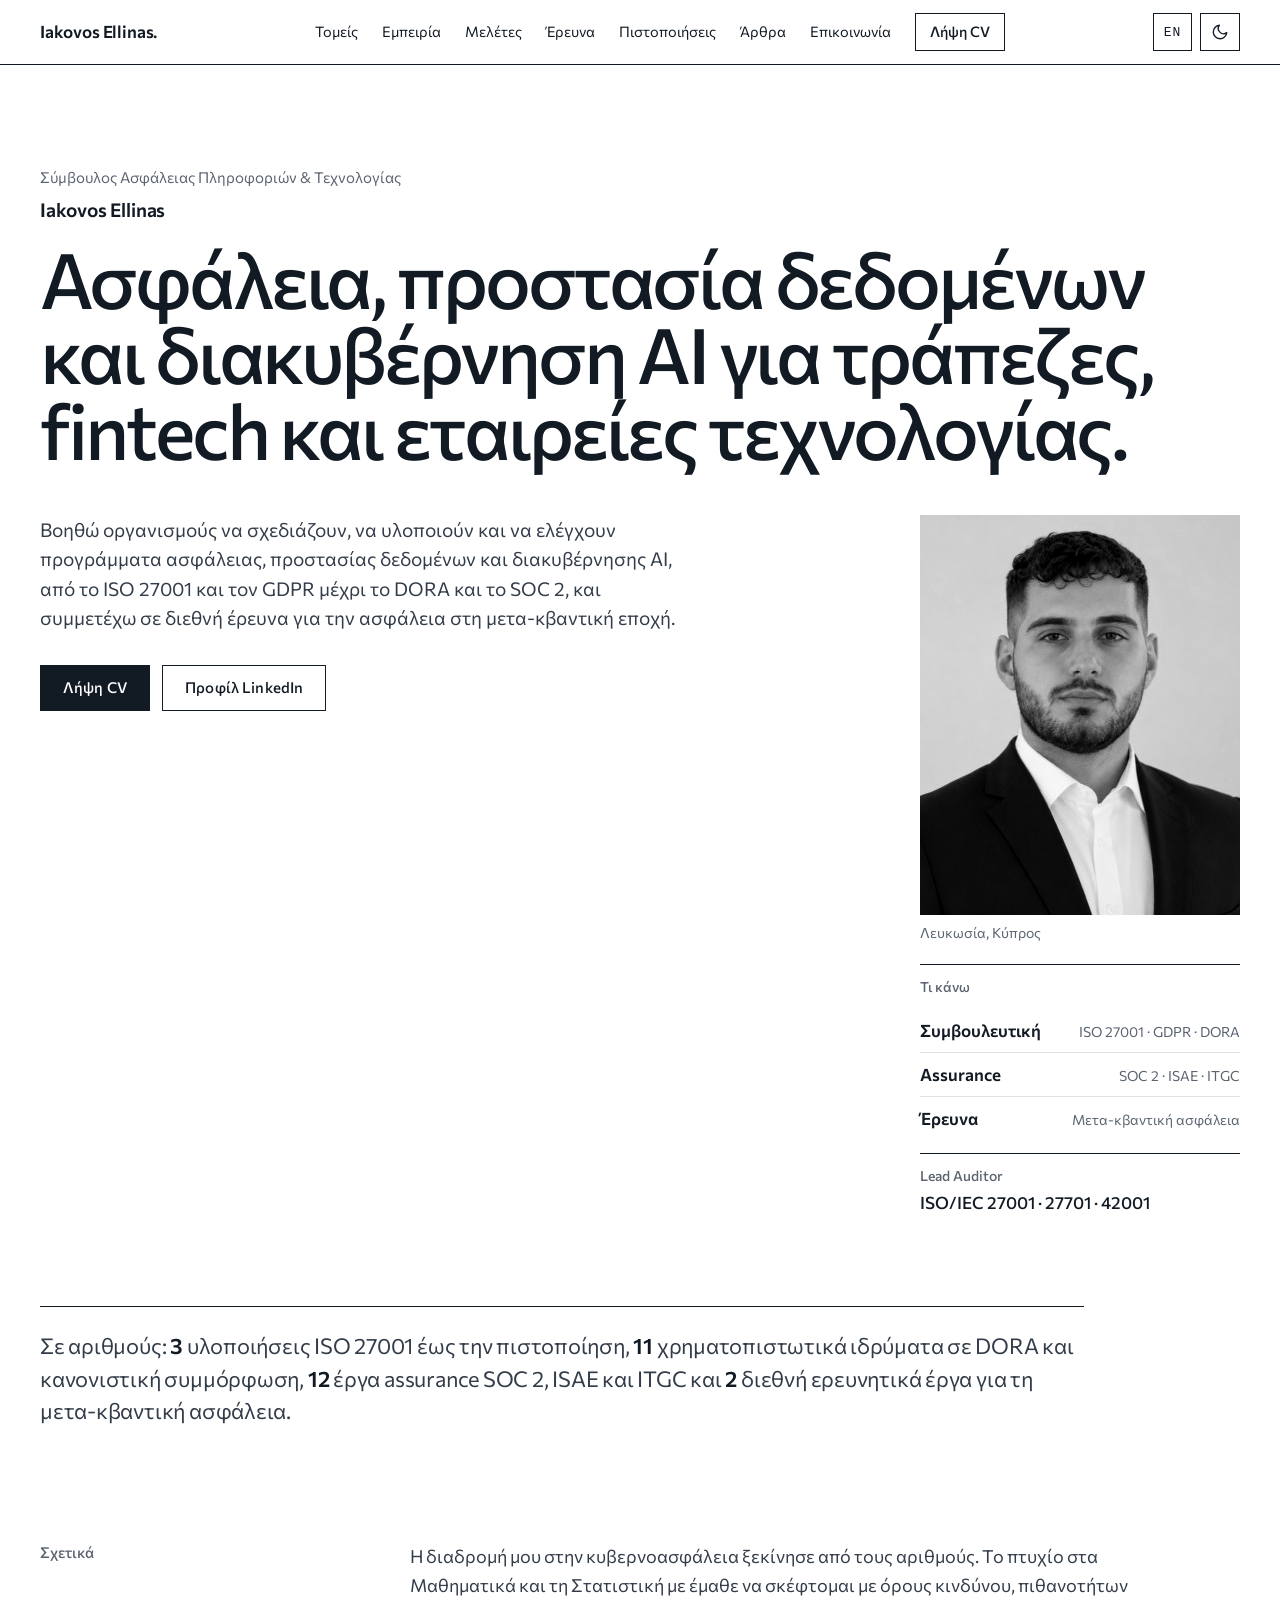
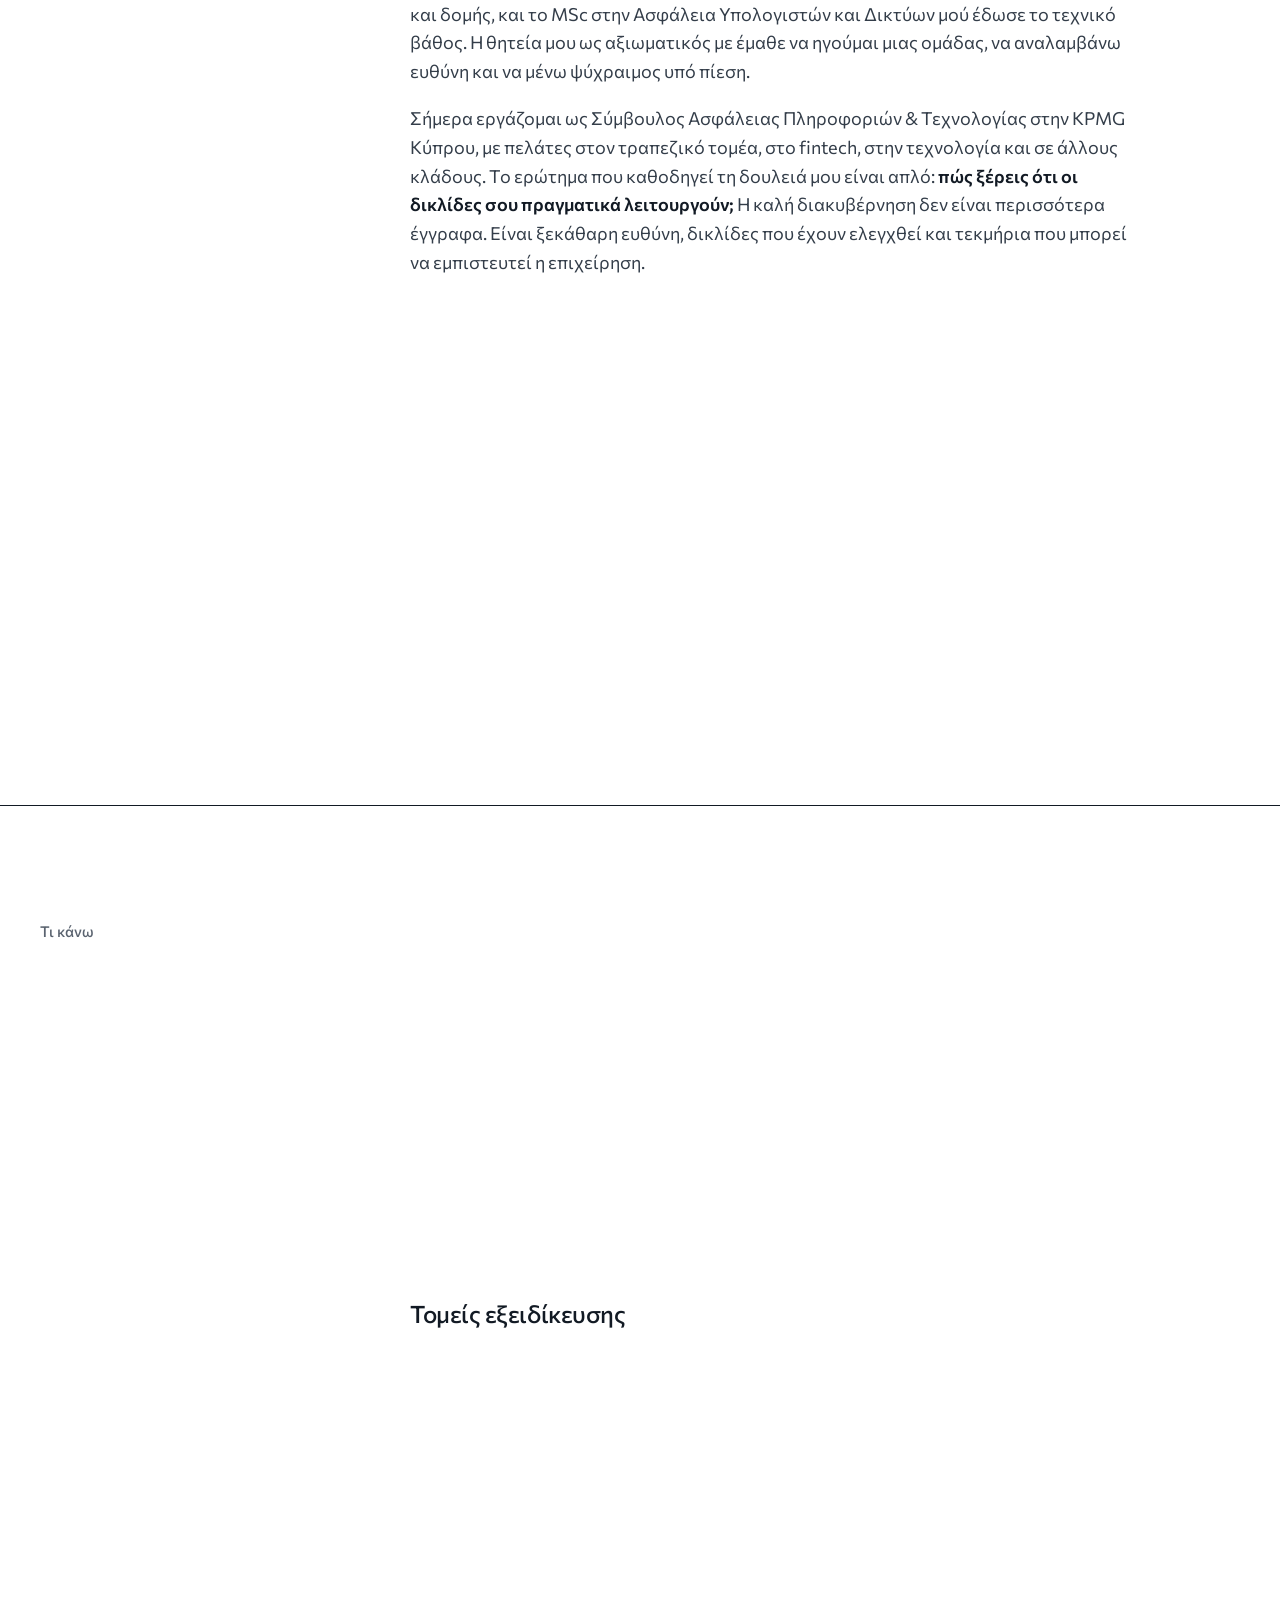
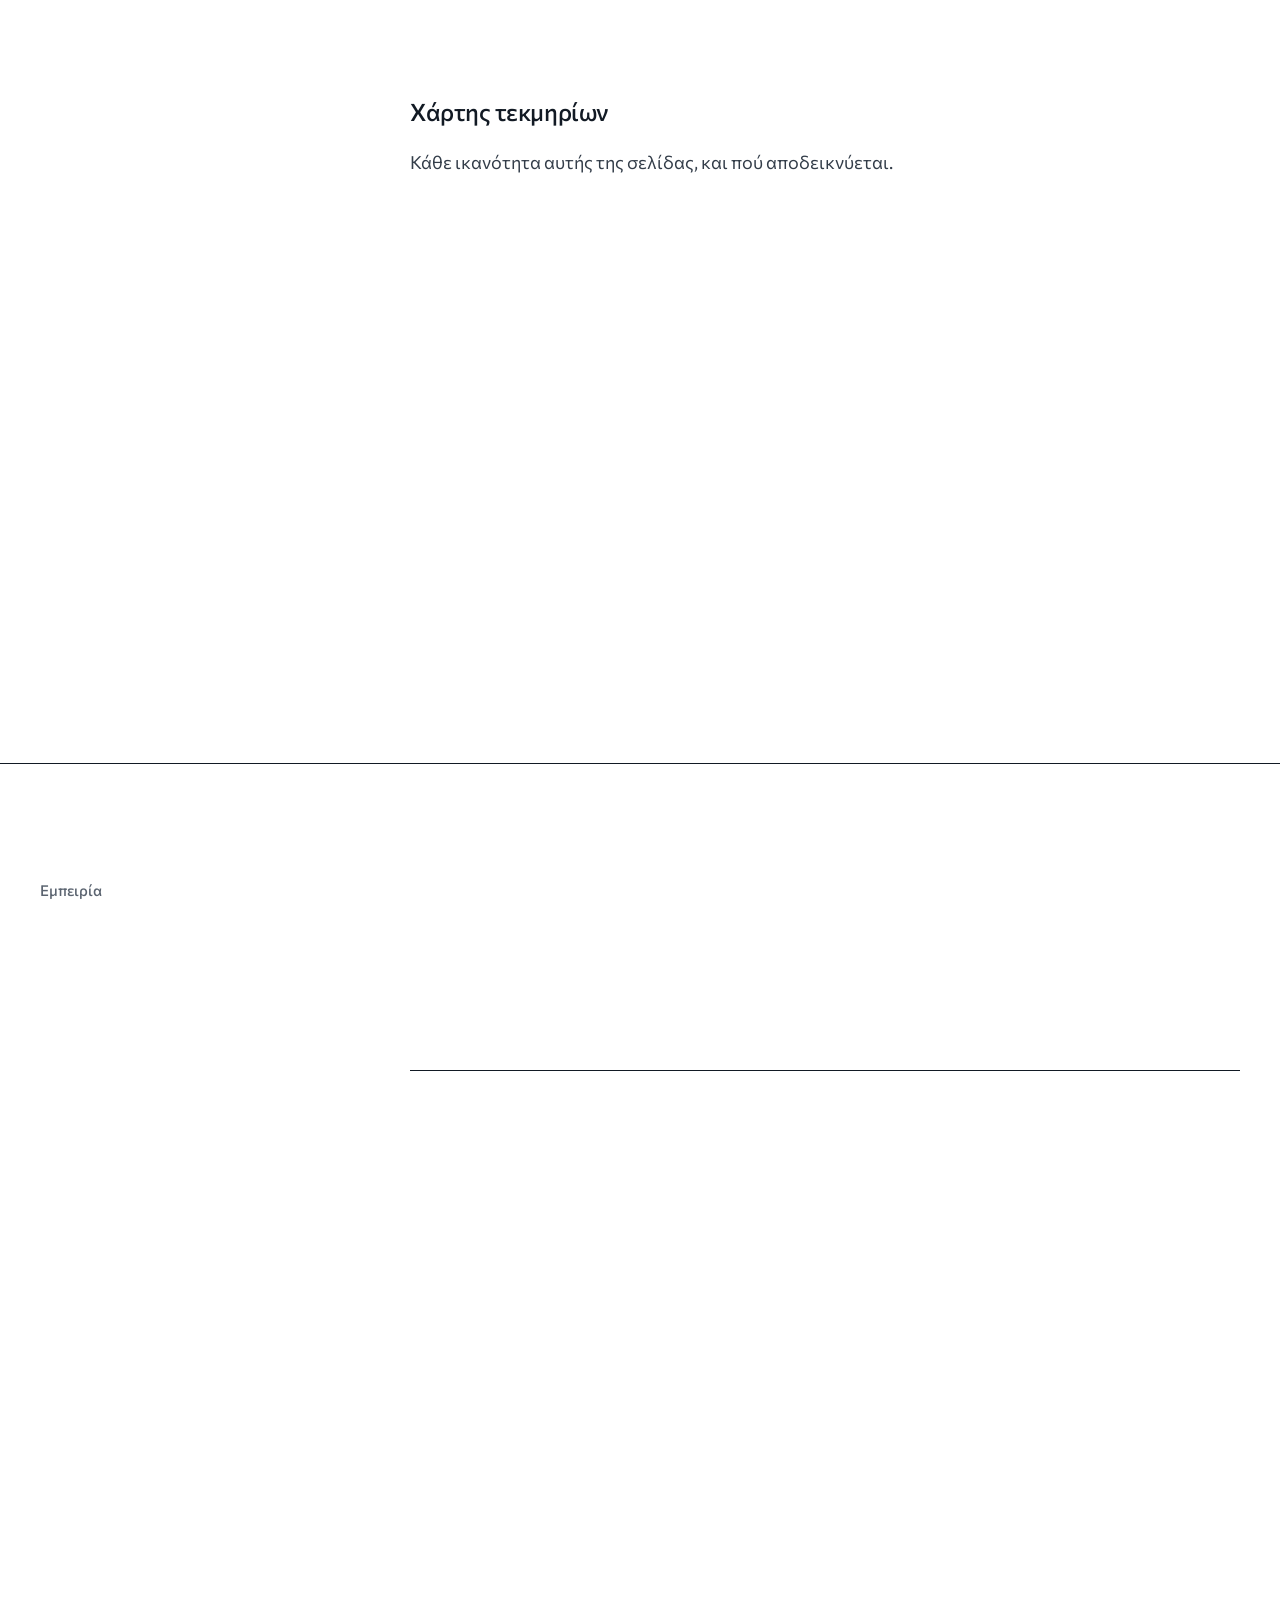
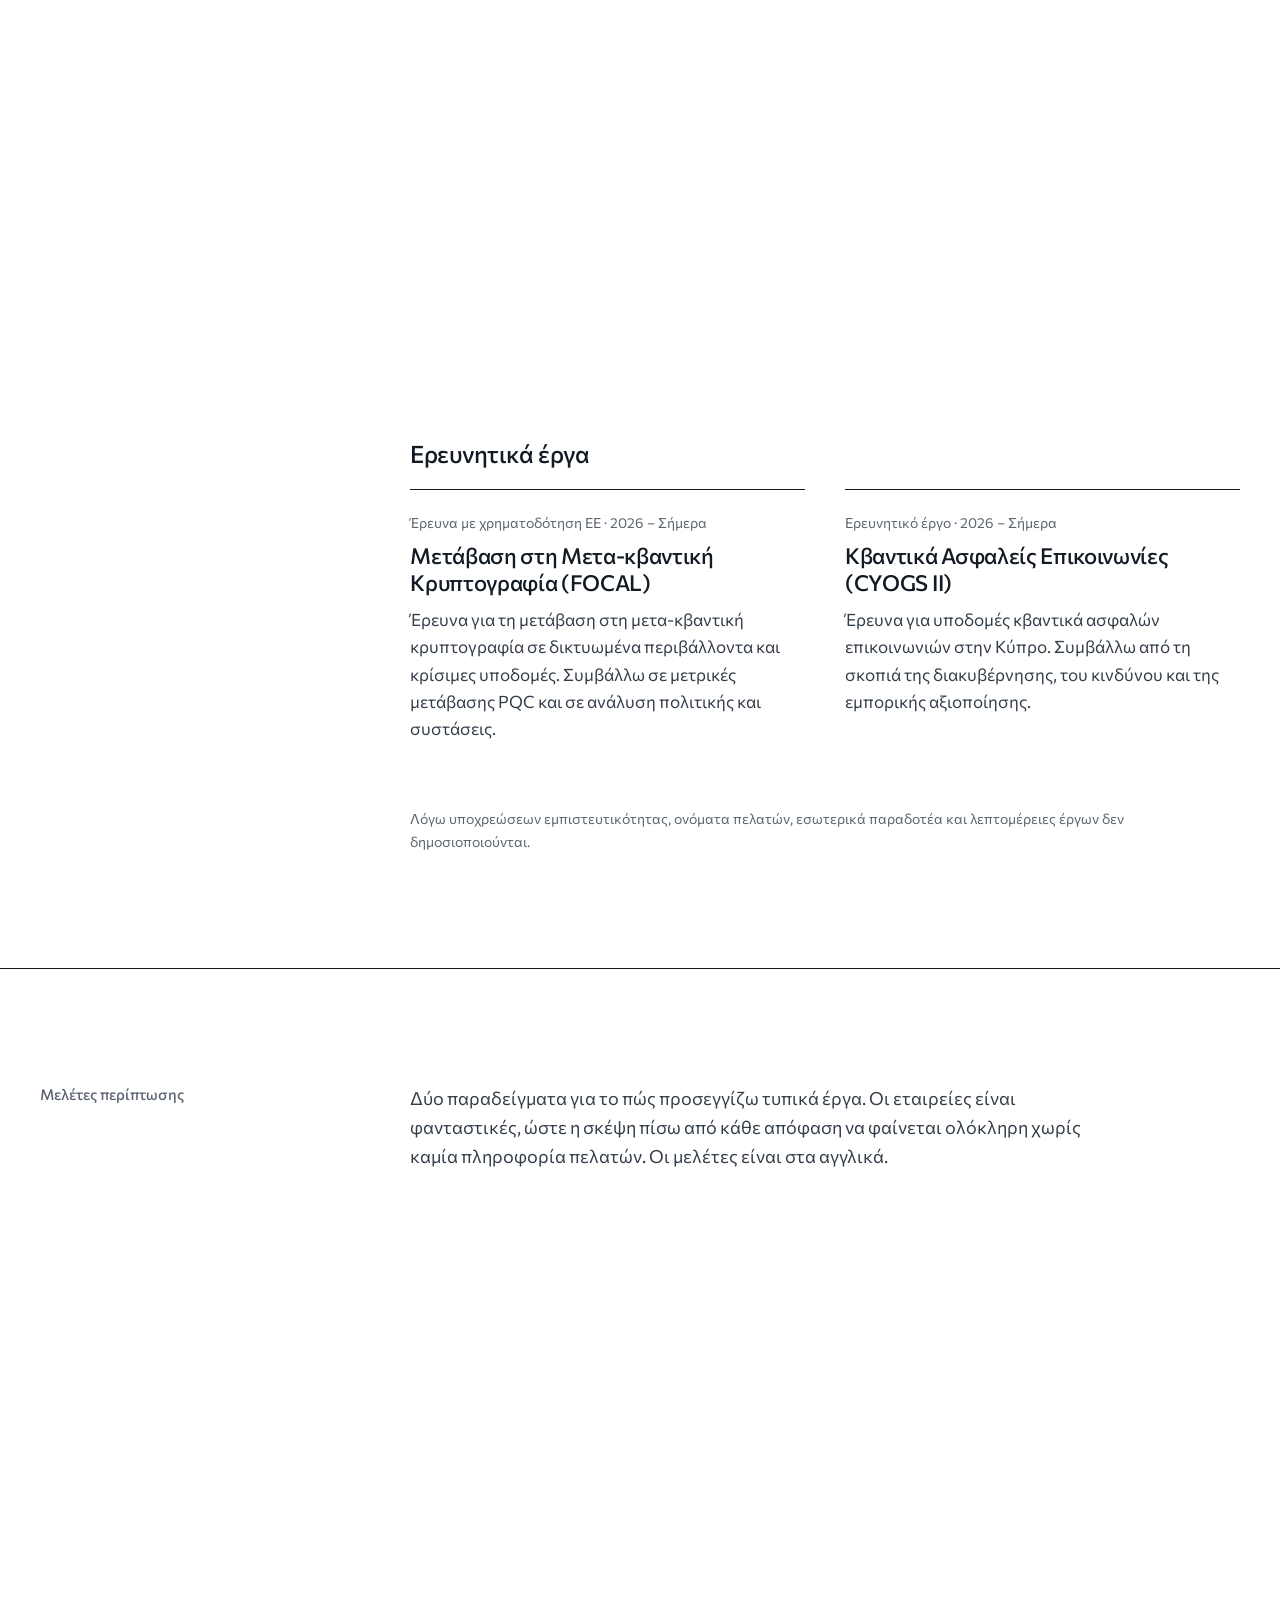
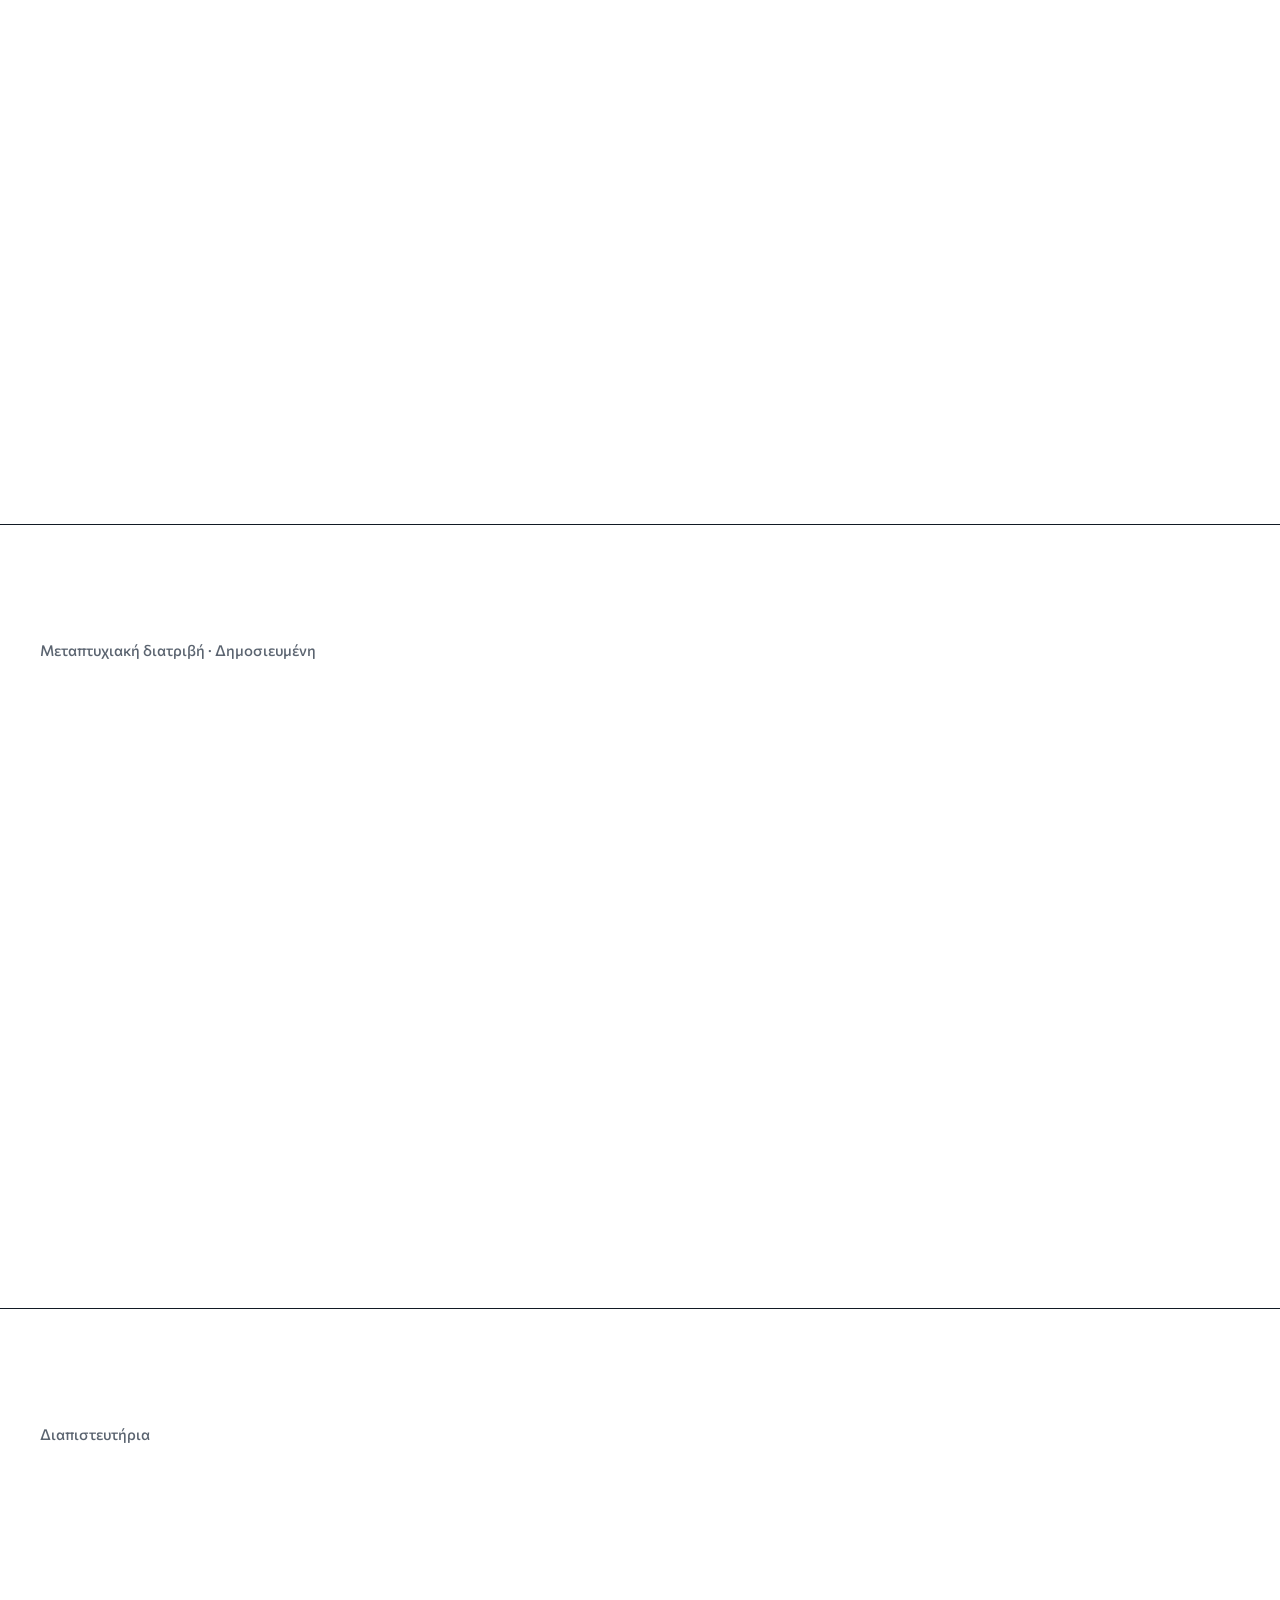
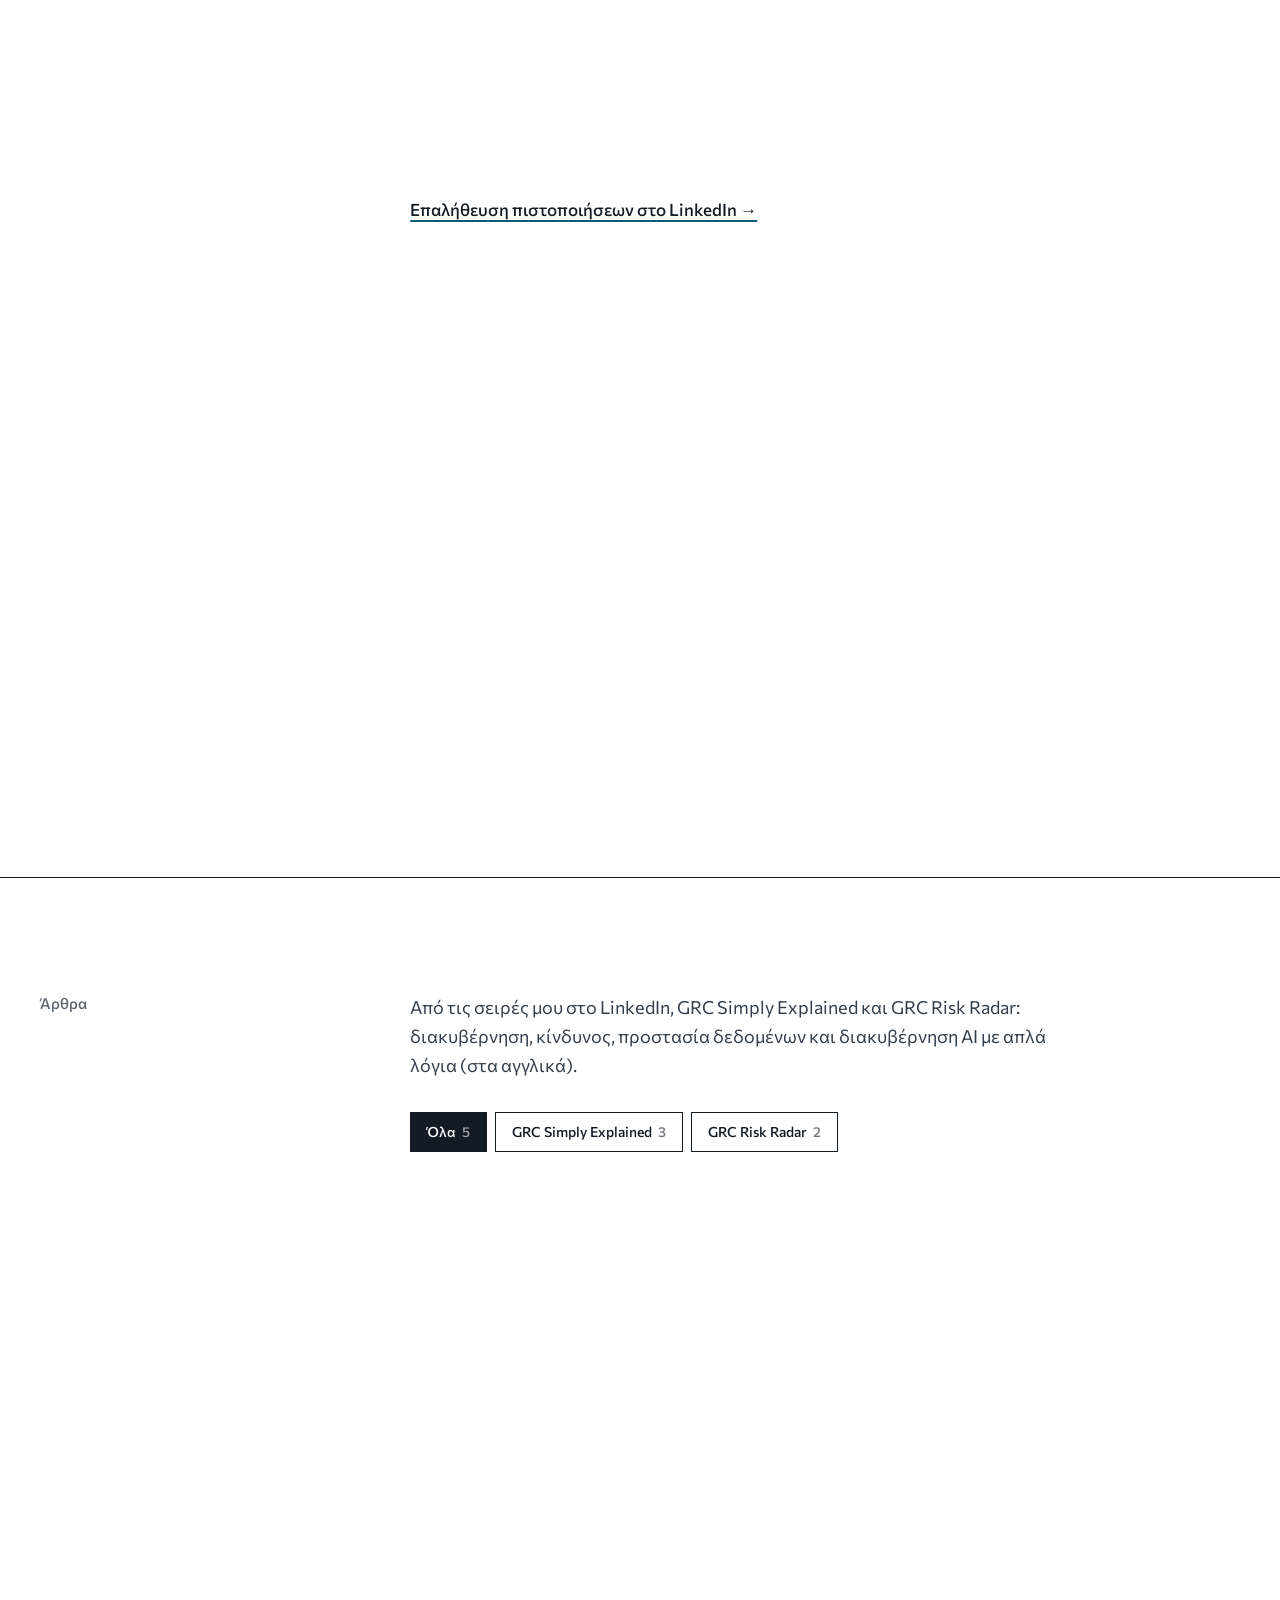
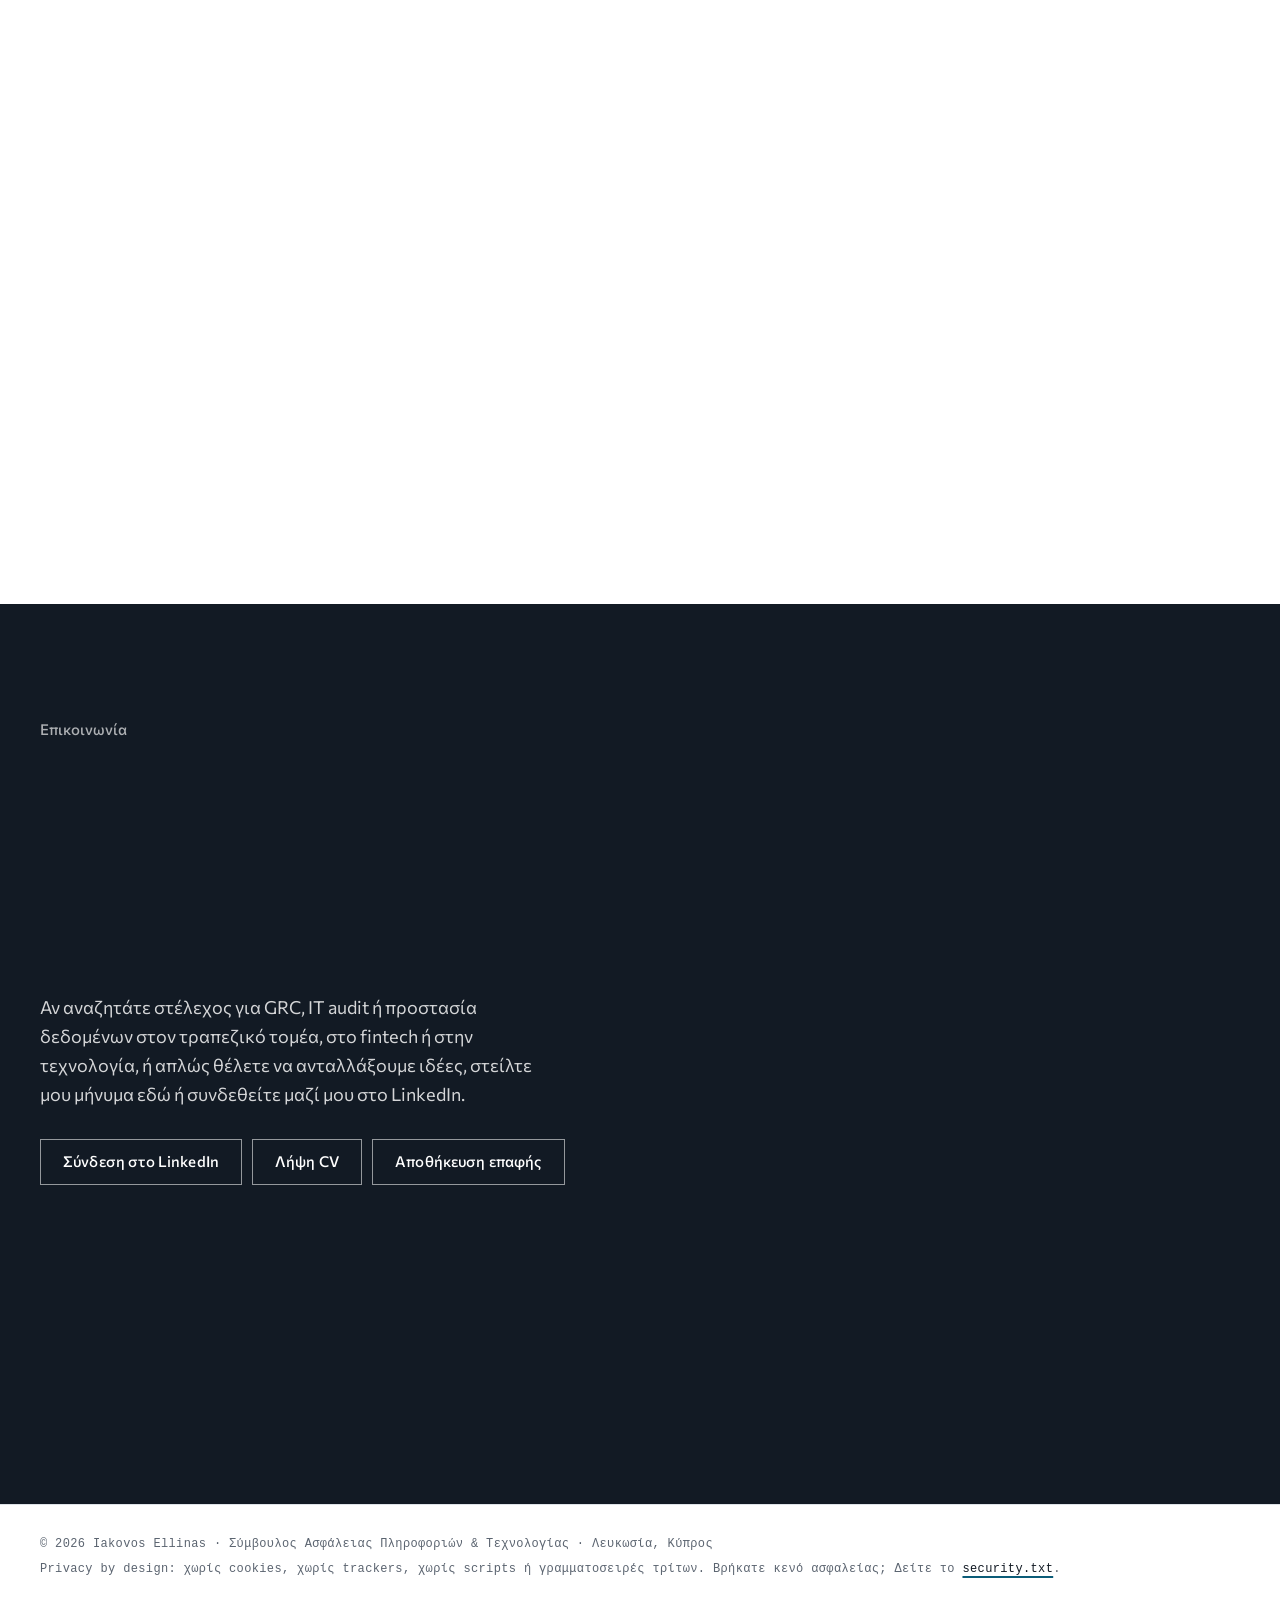
==== el/index.html @ b792b6c9 "New colours and a plainer layout White paper, blue-black ink and one petrol-blue accent replace the " ====
<!DOCTYPE html>
<html lang="el">
<head>
  <meta charset="UTF-8" />
  <meta name="viewport" content="width=device-width, initial-scale=1.0" />

  <title>Iakovos Ellinas | Σύμβουλος Ασφάλειας Πληροφοριών &amp; Τεχνολογίας</title>
  <meta name="description" content="Iakovos Ellinas, Σύμβουλος Ασφάλειας Πληροφοριών &amp; Τεχνολογίας στην KPMG Κύπρου. Συμβουλευτική, assurance και έρευνα στην ασφάλεια πληροφοριών, την προστασία δεδομένων και τη διακυβέρνηση AI, για τράπεζες, fintech και εταιρείες τεχνολογίας. Lead Auditor ISO/IEC 27001, 27701 και 42001." />

  <!-- Open Graph / LinkedIn Preview -->
  <meta property="og:title" content="Iakovos Ellinas | Σύμβουλος Ασφάλειας Πληροφοριών &amp; Τεχνολογίας" />
  <meta property="og:locale" content="el_GR" />
  <meta property="og:description" content="Συμβουλευτική, assurance και έρευνα στην ασφάλεια πληροφοριών, την προστασία δεδομένων και τη διακυβέρνηση AI, για τράπεζες, fintech και εταιρείες τεχνολογίας. Lead Auditor ISO/IEC 27001, 27701 και 42001." />
  <meta property="og:type" content="website" />
  <meta property="og:url" content="https://iakovosellinas.github.io/el/" />
  <meta property="og:image" content="https://iakovosellinas.github.io/og-image.png?v=20261115p" />
  <meta name="twitter:card" content="summary_large_image" />
  <meta name="twitter:title" content="Iakovos Ellinas | Information Security &amp; Technology Consultant" />
  <meta name="twitter:description" content="Συμβουλευτική, assurance και έρευνα στην ασφάλεια πληροφοριών, την προστασία δεδομένων και τη διακυβέρνηση AI, για τράπεζες, fintech και εταιρείες τεχνολογίας. Lead Auditor ISO/IEC 27001, 27701 και 42001." />
  <meta name="twitter:image" content="https://iakovosellinas.github.io/og-image.png?v=20261115p" />

  <link rel="icon" type="image/svg+xml" href="../favicon.svg" />
  <link rel="canonical" href="https://iakovosellinas.github.io/el/" />
  <link rel="alternate" hreflang="en" href="https://iakovosellinas.github.io/" />
  <link rel="alternate" hreflang="el" href="https://iakovosellinas.github.io/el/" />
  <link rel="alternate" hreflang="x-default" href="https://iakovosellinas.github.io/" />
  <meta name="theme-color" content="#ffffff" />
  <meta name="color-scheme" content="light dark" />
  <meta http-equiv="Content-Security-Policy" content="default-src 'self'; script-src 'self' 'sha256-tJe+7gkclHnfP4NzZt9YBlnECq33wnCZb4DhhLHqdos='; style-src 'self'; img-src 'self' data:; font-src 'self'; connect-src 'self' https://api.web3forms.com; form-action 'self'; base-uri 'self'; object-src 'none'; upgrade-insecure-requests" />
  <meta name="referrer" content="strict-origin-when-cross-origin" />

  <script type="application/ld+json">
  {
    "@context": "https://schema.org",
    "@type": "Person",
    "name": "Iakovos Ellinas",
    "jobTitle": "Information Security & Technology Consultant",
    "worksFor": { "@type": "Organization", "name": "KPMG Cyprus" },
    "address": { "@type": "PostalAddress", "addressLocality": "Nicosia", "addressCountry": "CY" },
    "alumniOf": [
      { "@type": "CollegeOrUniversity", "name": "Open University of Cyprus" },
      { "@type": "CollegeOrUniversity", "name": "University of Cyprus" }
    ],
    "description": "Συμβουλευτική, assurance και έρευνα στην ασφάλεια πληροφοριών, την προστασία δεδομένων και τη διακυβέρνηση AI, για τράπεζες, fintech και εταιρείες τεχνολογίας. Lead Auditor ISO/IEC 27001, 27701 και 42001.",
    "knowsAbout": ["Information Security", "GRC", "ISO/IEC 27001", "ISO/IEC 27701", "ISO/IEC 42001", "GDPR", "DORA", "SOC 2", "IT Audit", "AI Governance", "EU AI Act", "Post-Quantum Cryptography"],
    "hasCredential": [
      { "@type": "EducationalOccupationalCredential", "name": "ISO/IEC 27001 Lead Auditor", "credentialCategory": "certification" },
      { "@type": "EducationalOccupationalCredential", "name": "ISO/IEC 27701 Lead Auditor", "credentialCategory": "certification" },
      { "@type": "EducationalOccupationalCredential", "name": "ISO/IEC 42001 Lead Auditor", "credentialCategory": "certification" }
    ],
    "url": "https://iakovosellinas.github.io",
    "sameAs": ["https://www.linkedin.com/in/iakovosellinas"]
  }
  </script>

  <!-- Fonts are self-hosted (fonts/): no request goes to third parties -->
  <link rel="preload" href="../fonts/commissioner-latin-500-normal.woff2?v=4" as="font" type="font/woff2" crossorigin />
  <link rel="preload" href="../fonts/commissioner-greek-400-normal.woff2?v=4" as="font" type="font/woff2" crossorigin />

  <!-- Theme: saved choice, else the visitor's system setting (runs before paint, no flash) -->
  <script>
  (function () {
    var t = null;
    try { t = localStorage.getItem("theme"); } catch (e) {}
    if (t !== "light" && t !== "dark") {
      t = window.matchMedia && window.matchMedia("(prefers-color-scheme: dark)").matches ? "dark" : "light";
    }
    document.documentElement.setAttribute("data-theme", t);
  })();
  </script>

  <!-- ?v= forces browsers to load the new stylesheet instead of a cached old one -->
  <link rel="stylesheet" href="../style.css?v=20261115p" />
</head>

<body>
  <a class="skip-link" href="#main">Μετάβαση στο περιεχόμενο</a>

  <header class="site-header">
    <nav class="navbar">
      <a href="#home" class="logo">Iakovos Ellinas<span>.</span></a>

      <ul class="nav-links">
        <li><a href="#expertise">Τομείς</a></li>
        <li><a href="#experience">Εμπειρία</a></li>
        <li><a href="#case-studies">Μελέτες</a></li>
        <li><a href="#research">Έρευνα</a></li>
        <li><a href="#certifications">Πιστοποιήσεις</a></li>
        <li><a href="#insights">Άρθρα</a></li>
        <li><a href="#contact">Επικοινωνία</a></li>
        <li><a href="../Iakovos_Ellinas_CV.pdf?v=20261108" class="nav-cta" target="_blank" rel="noopener">Λήψη CV</a></li>
      </ul>

      <div class="nav-actions">
        <a class="lang-switch" href="../" hreflang="en" lang="en" title="English">EN</a>
        <button type="button" class="theme-toggle" aria-label="Σκούρο θέμα" title="Φωτεινό / σκούρο θέμα" data-label-dark="Σκούρο θέμα" data-label-light="Φωτεινό θέμα">
          <svg class="icon-moon" viewBox="0 0 24 24" aria-hidden="true"><path d="M21 12.8A9 9 0 1 1 11.2 3a7 7 0 0 0 9.8 9.8z"/></svg>
          <svg class="icon-sun" viewBox="0 0 24 24" aria-hidden="true"><circle cx="12" cy="12" r="4.2"/><path d="M12 2v2.2M12 19.8V22M4.9 4.9l1.6 1.6M17.5 17.5l1.6 1.6M2 12h2.2M19.8 12H22M4.9 19.1l1.6-1.6M17.5 6.5l1.6-1.6"/></svg>
        </button>
        <button type="button" class="menu-toggle" aria-label="Άνοιγμα μενού" aria-expanded="false">
          <span></span>
          <span></span>
          <span></span>
        </button>
      </div>
    </nav>
  </header>

  <main id="main">
    <!-- HERO -->
    <section id="home" class="hero">
      <div class="container">
        <div class="hero-inner">
          <div class="hero-content">
            <p class="eyebrow"><span class="dot"></span>Σύμβουλος Ασφάλειας Πληροφοριών &amp; Τεχνολογίας</p>
            <h1>Iakovos Ellinas</h1>
            <p class="hero-lead">
            Ασφάλεια, προστασία δεδομένων και διακυβέρνηση AI για τράπεζες, fintech και εταιρείες τεχνολογίας.
          </p>
            <p class="hero-text">
            Βοηθώ οργανισμούς να σχεδιάζουν, να υλοποιούν και να ελέγχουν προγράμματα ασφάλειας, προστασίας δεδομένων και διακυβέρνησης AI, από το ISO 27001 και τον GDPR μέχρι το DORA και το SOC 2, και συμμετέχω σε διεθνή έρευνα για την ασφάλεια στη μετα-κβαντική εποχή.
          </p>
            <div class="hero-buttons">
            <a href="../Iakovos_Ellinas_CV.pdf?v=20261108" class="btn btn-primary" target="_blank" rel="noopener">Λήψη CV</a>
            <a href="https://www.linkedin.com/in/iakovosellinas" class="btn btn-ghost" target="_blank" rel="noopener">Προφίλ LinkedIn</a>
          </div>
          </div>
          <div class="hero-side">
            <figure class="exhibit">
              <div class="avatar-wrap">
                <img src="../profile.jpg" alt="Iakovos Ellinas" class="avatar" width="400" height="400" decoding="async" />
            <span class="avatar avatar-fallback" aria-hidden="true">IE</span>
              </div>
              <figcaption>Λευκωσία, Κύπρος</figcaption>
            </figure>
            <aside class="cred-panel" aria-label="Τι κάνω">
          <p class="cred-title">Τι κάνω</p>
          <ul class="cred-list">
            <li><span class="cred-std">Συμβουλευτική</span><span class="cred-area">ISO 27001 · GDPR · DORA</span></li>
            <li><span class="cred-std">Assurance</span><span class="cred-area">SOC 2 · ISAE · ITGC</span></li>
            <li><span class="cred-std">Έρευνα</span><span class="cred-area">Μετα-κβαντική ασφάλεια</span></li>
          </ul>
          <div class="cred-la">
            <p class="cred-title">Lead Auditor</p>
            <p class="cred-la-std">ISO/IEC 27001 · 27701 · 42001</p>
          </div>
        </aside>
          </div>
        </div>
        <p class="facts">Σε αριθμούς: <strong>3</strong> υλοποιήσεις ISO 27001 έως την πιστοποίηση, <strong>11</strong> χρηματοπιστωτικά ιδρύματα σε DORA και κανονιστική συμμόρφωση, <strong>12</strong> έργα assurance SOC 2, ISAE και ITGC και <strong>2</strong> διεθνή ερευνητικά έργα για τη μετα-κβαντική ασφάλεια.</p>
      </div>
    </section>

    <!-- ABOUT -->
    <section id="about" class="section">
      <div class="container about-grid">
        <div>
          <div class="sec-head"><p class="section-label"><span class="num">01</span>Σχετικά</p>
          <h2>Από τους αριθμούς στη διακυβέρνηση</h2></div>
          <p>
            Η διαδρομή μου στην κυβερνοασφάλεια ξεκίνησε από τους αριθμούς. Το πτυχίο στα Μαθηματικά και τη Στατιστική με έμαθε να σκέφτομαι με όρους κινδύνου, πιθανοτήτων και δομής, και το MSc στην Ασφάλεια Υπολογιστών και Δικτύων μού έδωσε το τεχνικό βάθος. Η θητεία μου ως αξιωματικός με έμαθε να ηγούμαι μιας ομάδας, να αναλαμβάνω ευθύνη και να μένω ψύχραιμος υπό πίεση.
          </p>
          <p>
            Σήμερα εργάζομαι ως Σύμβουλος Ασφάλειας Πληροφοριών &amp; Τεχνολογίας στην KPMG Κύπρου, με πελάτες στον τραπεζικό τομέα, στο fintech, στην τεχνολογία και σε άλλους κλάδους. Το ερώτημα που καθοδηγεί τη δουλειά μου είναι απλό: <strong>πώς ξέρεις ότι οι δικλίδες σου πραγματικά λειτουργούν;</strong> Η καλή διακυβέρνηση δεν είναι περισσότερα έγγραφα. Είναι ξεκάθαρη ευθύνη, δικλίδες που έχουν ελεγχθεί και τεκμήρια που μπορεί να εμπιστευτεί η επιχείρηση.
          </p>
        </div>

        <figure class="record" aria-label="Σύνοψη προφίλ">
          <dl class="record-body">
            <div><dt>Κάτοχος</dt><dd>Iakovos Ellinas</dd></div>
            <div><dt>Ρόλος</dt><dd>Σύμβουλος Ασφάλειας Πληροφοριών &amp; Τεχνολογίας, KPMG Κύπρου</dd></div>
            <div><dt>Πεδίο</dt><dd>ISO 27001 · ISO 27701 · ISO 42001 · DORA · GDPR · SOC 2</dd></div>
            <div><dt>Εργασία</dt><dd>Συμβουλευτική · Assurance · Έρευνα</dd></div>
            <div><dt>Ιστορικό</dt><dd>3 υλοποιήσεις ISO 27001 · 11 χρηματοπιστωτικά ιδρύματα · 12 έργα assurance · 2 ερευνητικά έργα</dd></div>
            <div><dt>Σπουδές</dt><dd>MSc Ασφάλεια Υπολογιστών και Δικτύων (9.25/10) · BSc Μαθηματικά και Στατιστική</dd></div>
            <div><dt>Τοποθεσία</dt><dd>Λευκωσία, Κύπρος · δια ζώσης ή εξ αποστάσεως στην ΕΕ</dd></div>
            <div><dt>Γλώσσες</dt><dd>Ελληνικά (μητρική) · Αγγλικά (B2) · Γαλλικά (B1)</dd></div>
          </dl>
        </figure>
      </div>
    </section>


    <!-- EXPERTISE -->
    <section id="expertise" class="section section-alt">
      <div class="container">
        <div class="sec-head"><p class="section-label"><span class="num">02</span>Τι κάνω</p>
        <h2>Συμβουλευτική, assurance και έρευνα</h2></div>

        <div class="modes" data-label="Τρόποι δουλειάς">
          <article class="mode">
            <p class="mode-num">01 / Συμβουλευτική</p>
            <h3>Σχεδιασμός και υλοποίηση</h3>
            <p>Προγράμματα ασφάλειας και προστασίας δεδομένων στα μέτρα της επιχείρησης: υλοποιήσεις ISO 27001 και GDPR, πολιτικές και διαδικασίες, μητρώα κινδύνων, και ετοιμότητα για το DORA και τις εποπτικές απαιτήσεις των χρηματοπιστωτικών ιδρυμάτων.</p>
            <p class="mode-out">Αποτέλεσμα: ένα πρόγραμμα που λειτουργεί, έτοιμο για πιστοποίηση ή εποπτικό έλεγχο.</p>
          </article>
          <article class="mode">
            <p class="mode-num">02 / Assurance</p>
            <h3>Έλεγχος και αναφορά</h3>
            <p>Ανεξάρτητος έλεγχος για το αν οι δικλίδες πραγματικά λειτουργούν: SOC 2, ISAE 3000/3402 και γενικές δικλίδες IT (ITGC), έλεγχοι ασφάλειας cloud και τρίτων παρόχων.</p>
            <p class="mode-out">Αποτέλεσμα: ευρήματα και εκθέσεις στα οποία μπορούν να βασιστούν πελάτες, ελεγκτές και εποπτικές αρχές.</p>
          </article>
          <article class="mode">
            <p class="mode-num">03 / Έρευνα</p>
            <h3>Ό,τι έρχεται μετά</h3>
            <p>Συμμετοχή σε δύο διεθνή ερευνητικά έργα για τη μετάβαση στη μετα-κβαντική κρυπτογραφία και τις κβαντικά ασφαλείς επικοινωνίες, και δημοσιευμένη μεταπτυχιακή έρευνα για την AI και τη διαφάνεια του GDPR.</p>
            <p class="mode-out">Αποτέλεσμα: πρακτική καθοδήγηση για κινδύνους που μόλις αρχίζουν να εμφανίζονται.</p>
          </article>
        </div>

        <h3 class="sub-h">Τομείς εξειδίκευσης</h3>
        <div class="grid-4">
          <article class="card pillar">
            <div class="pillar-icon" aria-hidden="true">
              <svg viewBox="0 0 24 24"><path d="M12 2 4 5v6c0 5 3.4 9.4 8 11 4.6-1.6 8-6 8-11V5l-8-3z"/><path d="m8.5 12 2.5 2.5 4.5-5"/></svg>
            </div>
            <h4>GRC &amp; ISMS</h4>
            <p>Υλοποίηση ISO 27001, πολιτικές και διαδικασίες ασφάλειας, μητρώα κινδύνων και σχεδιασμός δικλίδων.</p>
          </article>
          <article class="card pillar">
            <div class="pillar-icon" aria-hidden="true">
              <svg viewBox="0 0 24 24"><path d="M9 3h6l1 2h3v16H5V5h3l1-2z"/><path d="m9 13 2 2 4-4"/></svg>
            </div>
            <h4>Audit &amp; Assurance</h4>
            <p>SOC 2, ISAE 3000/3402 και γενικές δικλίδες IT: έλεγχος δικλίδων, εξέταση τεκμηρίων και αναφορά.</p>
          </article>
          <article class="card pillar">
            <div class="pillar-icon" aria-hidden="true">
              <svg viewBox="0 0 24 24"><rect x="5" y="10" width="14" height="11" rx="2"/><path d="M8 10V7a4 4 0 0 1 8 0v3"/><circle cx="12" cy="15.5" r="1.5"/></svg>
            </div>
            <h4>Προστασία Δεδομένων &amp; Διακυβέρνηση AI</h4>
            <p>Προγράμματα GDPR, συστήματα διαχείρισης ISO 27701 και ISO 42001, ετοιμότητα για τον Κανονισμό για την AI (EU AI Act).</p>
          </article>
          <article class="card pillar">
            <div class="pillar-icon" aria-hidden="true">
              <svg viewBox="0 0 24 24"><path d="M3 21h18"/><path d="M5 21V10M10 21V10M14 21V10M19 21V10"/><path d="M2 10 12 3l10 7z"/></svg>
            </div>
            <h4>Κανονιστικό Πλαίσιο Χρηματοπιστωτικών</h4>
            <p>DORA, PSD2, CRD VI, SWIFT CSCF και απαιτήσεις της Κεντρικής Τράπεζας της Κύπρου.</p>
          </article>
        </div>

        <h3 class="sub-h" id="evidence">Χάρτης τεκμηρίων</h3>
        <p class="section-intro ev-intro">Κάθε ικανότητα αυτής της σελίδας, και πού αποδεικνύεται.</p>
        <div class="ev-wrap" data-pick="Διαλέξτε ικανότητα" data-for="Τεκμήρια για">
          <table class="ev-table">
            <caption class="sr-only">Ικανότητες και τα τεκμήρια που τις στηρίζουν</caption>
            <thead><tr><th scope="col">Ικανότητα</th><th scope="col">Πιστοποίηση</th><th scope="col">Επαγγελματική εμπειρία</th><th scope="col">Δημοσιευμένη δουλειά</th></tr></thead>
            <tbody>
              <tr><th scope="row">ISO 27001 &amp; ISMS</th><td data-label="Πιστοποίηση">ISO/IEC 27001 Lead Auditor (TÜV AUSTRIA)</td><td data-label="Επαγγελματική εμπειρία">3 υλοποιήσεις, 3 πελάτες έως την πιστοποίηση, 20+ πολιτικές</td><td data-label="Δημοσιευμένη δουλειά"><a href="../case-studies/iso-27001-implementation.html">Μελέτη: ISO 27001 σε εταιρεία SaaS</a> · <a href="https://www.linkedin.com/feed/update/urn:li:activity:7476245719029452801/" target="_blank" rel="noopener">GRC Simply Explained #3</a></td></tr>
              <tr><th scope="row">Προστασία δεδομένων &amp; GDPR</th><td data-label="Πιστοποίηση">ISO/IEC 27701 Lead Auditor (Mastermind Assurance)</td><td data-label="Επαγγελματική εμπειρία">Προγράμματα GDPR: αξιολογήσεις κενών, πολιτικές και διαδικασίες</td><td data-label="Δημοσιευμένη δουλειά"><a href="https://kypseli.ouc.ac.cy/entities/theses/2e19e883-4192-4420-a08a-af963757eb36" target="_blank" rel="noopener">Δημοσιευμένη διατριβή για τη διαφάνεια του GDPR</a> · <a href="https://www.linkedin.com/feed/update/urn:li:activity:7468636923163541504/" target="_blank" rel="noopener">GRC Simply Explained #1</a></td></tr>
              <tr><th scope="row">Διακυβέρνηση AI</th><td data-label="Πιστοποίηση">ISO/IEC 42001 Lead Auditor (BSI)</td><td data-label="Επαγγελματική εμπειρία">Μεταπτυχιακή έρευνα για πολιτικές απορρήτου από AI</td><td data-label="Δημοσιευμένη δουλειά"><a href="https://www.linkedin.com/feed/update/urn:li:activity:7471165964768833536/" target="_blank" rel="noopener">GRC Simply Explained #2</a> · <a href="https://www.linkedin.com/feed/update/urn:li:activity:7468636923163541504/" target="_blank" rel="noopener">#1</a></td></tr>
              <tr><th scope="row">Έλεγχος &amp; assurance</th><td data-label="Πιστοποίηση">Τρεις πιστοποιήσεις ISO Lead Auditor</td><td data-label="Επαγγελματική εμπειρία">12 έργα SOC 2, ISAE και ITGC, 10+ εκθέσεις assurance</td><td data-label="Δημοσιευμένη δουλειά"><a href="https://www.linkedin.com/feed/update/urn:li:activity:7476245719029452801/" target="_blank" rel="noopener">GRC Simply Explained #3</a></td></tr>
              <tr><th scope="row">DORA &amp; χρηματοπιστωτικό πλαίσιο</th><td data-label="Πιστοποίηση"><span class="ev-none" aria-label="κανένα">—</span></td><td data-label="Επαγγελματική εμπειρία">11 χρηματοπιστωτικά ιδρύματα σε DORA, PSD2, CRD VI, SWIFT CSCF</td><td data-label="Δημοσιευμένη δουλειά"><a href="../case-studies/dora-third-party-risk.html">Μελέτη: DORA και τρίτοι πάροχοι ICT</a></td></tr>
              <tr><th scope="row">Κίνδυνος τρίτων &amp; cloud</th><td data-label="Πιστοποίηση"><span class="ev-none" aria-label="κανένα">—</span></td><td data-label="Επαγγελματική εμπειρία">Έλεγχοι ασφάλειας cloud και τρίτων παρόχων</td><td data-label="Δημοσιευμένη δουλειά"><a href="https://www.linkedin.com/feed/update/urn:li:activity:7477650898479992832/" target="_blank" rel="noopener">GRC Risk Radar #1</a> · <a href="https://www.linkedin.com/feed/update/urn:li:activity:7527271626665631744/" target="_blank" rel="noopener">#2</a> · <a href="../case-studies/dora-third-party-risk.html">Μελέτη DORA</a></td></tr>
              <tr><th scope="row">Αναφορά κυβερνοκινδύνου</th><td data-label="Πιστοποίηση">XM Cyber: Risk Reporting to the Board · Exposure Management</td><td data-label="Επαγγελματική εμπειρία">Ευρήματα και αξιολογήσεις κινδύνου προς τη διοίκηση πελατών</td><td data-label="Δημοσιευμένη δουλειά"><span class="ev-none" aria-label="κανένα">—</span></td></tr>
              <tr><th scope="row">Μετα-κβαντική ασφάλεια</th><td data-label="Πιστοποίηση"><span class="ev-none" aria-label="κανένα">—</span></td><td data-label="Επαγγελματική εμπειρία">2 διεθνή ερευνητικά έργα (μετάβαση σε PQC, κβαντικά ασφαλείς επικοινωνίες)</td><td data-label="Δημοσιευμένη δουλειά"><span class="ev-none" aria-label="κανένα">—</span></td></tr>
            </tbody>
          </table>
        </div>
      </div>
    </section>

    <!-- EXPERIENCE -->
    <section id="experience" class="section">
      <div class="container">
        <div class="sec-head"><p class="section-label"><span class="num">03</span>Εμπειρία</p>
        <h2>Επαγγελματική εμπειρία</h2></div>

        <ol class="path" aria-label="Ορόσημα πορείας">
          <li><span class="path-date">2019</span><span class="path-text">Αξιωματικός Εφεδρείας, Εθνική Φρουρά</span></li>
          <li><span class="path-date">2024</span><span class="path-text">BSc Μαθηματικά &amp; Στατιστική</span></li>
          <li><span class="path-date">Φεβ 2025</span><span class="path-text">Ένταξη στην KPMG Κύπρου</span></li>
          <li><span class="path-date">Ιαν 2026</span><span class="path-text">ISO 27001 Lead Auditor</span></li>
          <li><span class="path-date">Μάι 2026</span><span class="path-text">MSc Ασφάλεια Υπολογιστών &amp; Δικτύων, 9.25/10</span></li>
          <li><span class="path-date">Ιούλ 2026</span><span class="path-text">ISO 27701 Lead Auditor</span></li>
          <li class="path-now"><span class="path-date">Αύγ 2026</span><span class="path-text">ISO 42001 Lead Auditor</span></li>
        </ol>

        <div class="timeline">
          <article class="tl-item">
            <div class="tl-meta">
              <p class="tl-date">Φεβ 2025 – Σήμερα</p>
              <p class="tl-place">Λευκωσία, Κύπρος</p>
            </div>
            <div class="tl-body">
              <h3>Σύμβουλος Ασφάλειας Πληροφοριών &amp; Τεχνολογίας</h3>
              <p class="tl-org">KPMG Κύπρου · Technology Consulting</p>
              <p class="tl-intro">Πελάτες σε χρηματοπιστωτικές υπηρεσίες, fintech, νομικές υπηρεσίες, τεχνολογία και πολυεθνικούς ομίλους.</p>
              <ul>
                <li>Ολοκλήρωσα <strong>3 έργα υλοποίησης ISO/IEC 27001</strong>, συντάσσοντας <strong>20+ πολιτικές και διαδικασίες ασφάλειας</strong> και μητρώα κινδύνων, οδηγώντας <strong>3 πελάτες έως την πιστοποίηση</strong>.</li>
                <li>Υποστήριξα <strong>11 χρηματοπιστωτικά ιδρύματα</strong> στην υλοποίηση του DORA και σε ελέγχους κανονιστικής συμμόρφωσης για PSD2, CRD VI, SWIFT CSCF και την Κεντρική Τράπεζα της Κύπρου.</li>
                <li>Πραγματοποίησα έλεγχο δικλίδων και εξέταση τεκμηρίων σε <strong>12 έργα SOC 2, ISAE 3000/3402 και ITGC</strong>, συμβάλλοντας στην έκδοση <strong>10+ εκθέσεων assurance</strong>.</li>
                <li>Υλοποίησα προγράμματα GDPR, από αξιολογήσεις κενών συμμόρφωσης έως πολιτικές και διαδικασίες προστασίας δεδομένων.</li>
                <li>Διενήργησα ελέγχους ασφάλειας cloud και τρίτων παρόχων· παρουσίασα ευρήματα, αξιολογήσεις κινδύνου και πίνακες συμμόρφωσης στη διοίκηση των πελατών.</li>
                <li>Ενεργή συμμετοχή σε <strong>2 διεθνή ερευνητικά έργα</strong> για τη μετα-κβαντική κρυπτογραφία και τις κβαντικά ασφαλείς επικοινωνίες.</li>
              </ul>
            </div>
          </article>

          <article class="tl-item">
            <div class="tl-meta">
              <p class="tl-date">Ιούλ 2019 – Σήμερα</p>
              <p class="tl-place">Κύπρος</p>
            </div>
            <div class="tl-body">
              <h3>Υπολοχαγός (Εφεδρείας)</h3>
              <p class="tl-org">Εθνική Φρουρά</p>
              <p>Εκπαίδευση αξιωματικού στην Κρήτη· ενεργός θητεία Ιούλ 2019 – Σεπ 2020, με διοίκηση μονάδας 30 στρατιωτών. Έκτοτε αξιωματικός εφεδρείας.</p>
            </div>
          </article>
        </div>

        <h3 class="sub-h">Ερευνητικά έργα</h3>
        <div class="grid-2">
          <article class="card">
            <p class="card-tag">Έρευνα με χρηματοδότηση ΕΕ · 2026 – Σήμερα</p>
            <h4>Μετάβαση στη Μετα-κβαντική Κρυπτογραφία (FOCAL)</h4>
            <p>Έρευνα για τη μετάβαση στη μετα-κβαντική κρυπτογραφία σε δικτυωμένα περιβάλλοντα και κρίσιμες υποδομές. Συμβάλλω σε μετρικές μετάβασης PQC και σε ανάλυση πολιτικής και συστάσεις.</p>
          </article>
          <article class="card">
            <p class="card-tag">Ερευνητικό έργο · 2026 – Σήμερα</p>
            <h4>Κβαντικά Ασφαλείς Επικοινωνίες (CYOGS II)</h4>
            <p>Έρευνα για υποδομές κβαντικά ασφαλών επικοινωνιών στην Κύπρο. Συμβάλλω από τη σκοπιά της διακυβέρνησης, του κινδύνου και της εμπορικής αξιοποίησης.</p>
          </article>
        </div>

        <p class="note">Λόγω υποχρεώσεων εμπιστευτικότητας, ονόματα πελατών, εσωτερικά παραδοτέα και λεπτομέρειες έργων δεν δημοσιοποιούνται.</p>
      </div>
    </section>

    <!-- CASE STUDIES -->
    <section id="case-studies" class="section section-alt">
      <div class="container">
        <div class="sec-head"><p class="section-label"><span class="num">04</span>Μελέτες περίπτωσης</p>
        <h2>Δείγματα δουλειάς</h2></div>
        <p class="section-intro">Δύο παραδείγματα για το πώς προσεγγίζω τυπικά έργα. Οι εταιρείες είναι φανταστικές, ώστε η σκέψη πίσω από κάθε απόφαση να φαίνεται ολόκληρη χωρίς καμία πληροφορία πελατών. Οι μελέτες είναι στα αγγλικά.</p>
        <div class="grid-2">
          <a class="card case-card" href="../case-studies/iso-27001-implementation.html">
            <p class="card-tag">ISO/IEC 27001 · Εταιρεία SaaS</p>
            <h4>Πιστοποίηση ISO 27001 για εταιρεία SaaS, χωρίς να πνιγεί στα χαρτιά</h4>
            <p>Καθορισμός πεδίου, αξιολόγηση κινδύνων με σενάρια, Statement of Applicability με βάση τους κινδύνους και τεκμήρια που μένουν επίκαιρα μετά την πιστοποίηση.</p>
            <div class="case-dec"><p class="case-dec-h">Βασικές αποφάσεις</p><ol><li>Πεδίο του ISMS γύρω από το προϊόν, όχι όλη την εταιρεία</li><li>Αξιολόγηση κινδύνων με σενάρια αντί για τεράστιο μητρώο assets</li><li>Κάθε απόφαση του Annex A τεκμηριώνεται από την αξιολόγηση κινδύνων</li></ol></div>
            <p class="case-card-foot"><span class="case-flag">Δείγμα δουλειάς · φανταστική εταιρεία</span><span class="insight-link">Η μελέτη (στα αγγλικά) &rarr;</span></p>
          </a>
          <a class="card case-card" href="../case-studies/dora-third-party-risk.html">
            <p class="card-tag">DORA · Εταιρεία πληρωμών</p>
            <h4>60 πάροχοι ICT υπό έλεγχο για το DORA</h4>
            <p>Μητρώο πληροφοριών, κρίσιμες ή σημαντικές λειτουργίες, κενά συμβάσεων βάσει Άρθρου 30, κίνδυνος συγκέντρωσης και δοκιμασμένες στρατηγικές εξόδου.</p>
            <div class="case-dec"><p class="case-dec-h">Βασικές αποφάσεις</p><ol><li>Απογραφή από τις πληρωμές, όχι από τη μνήμη</li><li>Αφετηρία οι κρίσιμες ή σημαντικές λειτουργίες, όχι οι πάροχοι</li><li>Διόρθωση συμβάσεων κατά προτεραιότητα, με προσθήκες αντί για επαναδιαπραγμάτευση</li></ol></div>
            <p class="case-card-foot"><span class="case-flag">Δείγμα δουλειάς · φανταστική εταιρεία</span><span class="insight-link">Η μελέτη (στα αγγλικά) &rarr;</span></p>
          </a>
        </div>
      </div>
    </section>

    <!-- RESEARCH -->
    <section id="research" class="section">
      <div class="container">
        <div class="sec-head"><p class="section-label"><span class="num">05</span>Μεταπτυχιακή διατριβή · Δημοσιευμένη</p>
        <h2>Έρευνα</h2></div>

        <article class="showcase">
          <div class="showcase-visual" aria-hidden="true">
            <div class="doc">
              <div class="doc-bar"><span></span><span></span><span></span><em>privacy-policy_ai-draft.docx</em></div>
              <div class="doc-body">
                <p class="doc-title">Privacy Policy · AI-generated draft</p>
                <ul class="doc-checks">
                  <li class="ok">Identity of the controller <b>Art. 13(1)(a)</b></li>
                  <li class="ok">Purposes and legal basis <b>Art. 13(1)(c)</b></li>
                  <li class="warn">Retention period: vague wording <b>Art. 13(2)(a)</b></li>
                  <li class="warn">Recipients: generic categories <b>Art. 13(1)(e)</b></li>
                  <li class="ok">Data subject rights <b>Art. 13(2)(b)</b></li>
                </ul>
              </div>
            </div>
            <p class="showcase-caption">Δημιουργία · Αξιολόγηση · Έλεγχος</p>
          </div>

          <div class="showcase-main">
            <div class="showcase-top">
              <p class="card-tag">Μεταπτυχιακή διατριβή · Ανοικτό Πανεπιστήμιο Κύπρου · Μάιος 2026</p>
              <span class="pill-live"><i></i>Δημοσιευμένη</span>
            </div>
            <h3>Evaluation of the Quality of Privacy Policy Templates Generated by AI</h3>
            <p>
              Μπορούν τα εργαλεία AI να δημιουργήσουν πολιτικές απορρήτου που όχι μόνο ευθυγραμμίζονται τυπικά με τον GDPR, αλλά είναι και σαφείς, πλήρεις και κατανοητές;
            </p>
            <div class="tags">
              <span>GDPR Άρθ. 12–14</span><span>Κατευθυντήριες γραμμές EDPB</span><span>Διαφάνεια</span><span>Διακυβέρνηση AI</span>
            </div>

            <details class="inside">
              <summary>Μέσα στην έρευνα</summary>
              <div class="inside-body">
                <p><strong>Εργαλεία:</strong> ChatGPT, Copilot, Gemini και εξειδικευμένοι generators πολιτικών απορρήτου.</p>
                <p><strong>Μέθοδος:</strong> κάθε πολιτική αξιολογήθηκε με βάση τα Άρθρα 12–14 του GDPR και τις κατευθυντήριες γραμμές του EDPB για τη διαφάνεια, σε τρία σενάρια: ηλεκτρονικό κατάστημα, εφαρμογή υγείας και εκπαιδευτική πλατφόρμα.</p>
                <p><strong>Εύρημα:</strong> η AI μπορεί να δώσει ένα καλό πρώτο σχέδιο, ειδικά με καλά δομημένα prompts, αλλά μπορεί να δημιουργήσει ψευδαίσθηση νομικής πληρότητας ενώ βασίζεται σε αόριστες ή γενικόλογες διατυπώσεις. Ο ανθρώπινος νομικός έλεγχος και η λογοδοσία του υπευθύνου επεξεργασίας παραμένουν απαραίτητα.</p>
              </div>
            </details>

            <a href="https://kypseli.ouc.ac.cy/entities/theses/2e19e883-4192-4420-a08a-af963757eb36" class="btn btn-primary showcase-btn" target="_blank" rel="noopener">Διαβάστε τη διατριβή</a>
          </div>
        </article>
      </div>
    </section>

    <!-- CERTIFICATIONS -->
    <section id="certifications" class="section section-alt">
      <div class="container">
        <div class="sec-head"><p class="section-label"><span class="num">06</span>Διαπιστευτήρια</p>
        <h2>Πιστοποιήσεις</h2></div>

        <div class="grid-3">
          <article class="card cert cert-lead">
            <p class="cert-badge">Lead Auditor</p>
            <h4>ISO/IEC 42001:2023</h4>
            <p class="cert-name">Σύστημα Διαχείρισης AI</p>
            <p class="cert-meta">BSI Training Academy · Αύγ 2026</p>
            <p class="cert-id">ID ENR-02040918</p>
          </article>
          <article class="card cert cert-lead">
            <p class="cert-badge">Lead Auditor</p>
            <h4>ISO/IEC 27701:2025</h4>
            <p class="cert-name">Σύστημα Διαχείρισης Πληροφοριών Απορρήτου</p>
            <p class="cert-meta">Mastermind Assurance · Ιούλ 2026</p>
            <p class="cert-id">ID oufglzyovj</p>
          </article>
          <article class="card cert cert-lead">
            <p class="cert-badge">Lead Auditor</p>
            <h4>ISO/IEC 27001:2022</h4>
            <p class="cert-name">Σύστημα Διαχείρισης Ασφάλειας Πληροφοριών</p>
            <p class="cert-meta">TÜV AUSTRIA · Ιαν 2026</p>
            <p class="cert-id">No 2026/469</p>
          </article>
        </div>

        <div class="grid-2 cert-small">
          <article class="card cert">
            <h4>Exposure Management Certification</h4>
            <p class="cert-meta">XM Cyber · Απρ 2026 · ID arpybjhuug</p>
          </article>
          <article class="card cert">
            <h4>Risk Reporting to the Board for Modern CISOs</h4>
            <p class="cert-meta">XM Cyber · Φεβ 2026 · ID ikvctzrawn</p>
          </article>
        </div>

        <p class="more-link"><a href="https://www.linkedin.com/in/iakovosellinas/details/certifications/" target="_blank" rel="noopener">Επαλήθευση πιστοποιήσεων στο LinkedIn →</a></p>
      </div>
    </section>


    <!-- TESTIMONIAL -->
    <section class="section testimonial-section">
      <div class="container">
        <figure class="testimonial">
          <p class="section-label">Σύσταση</p>
          <blockquote>
            &ldquo;His strong analytical skills, attention to detail, and collaborative approach make him a trusted professional and an excellent colleague to work with.&rdquo;
          </blockquote>
          <figcaption>Επικεφαλής Εσωτερικού Ελέγχου, πελάτης από τον τραπεζικό τομέα</figcaption>
          <p class="more-link"><a href="https://www.linkedin.com/in/iakovosellinas/details/recommendations/" target="_blank" rel="noopener">Η πλήρης σύσταση στο LinkedIn &rarr;</a></p>
        </figure>
      </div>
    </section>

    <!-- INSIGHTS -->
    <section id="insights" class="section section-alt">
      <div class="container">
        <div class="sec-head"><p class="section-label"><span class="num">07</span>Άρθρα</p>
        <h2>Γράφοντας για το GRC</h2></div>
        <p class="section-intro">Από τις σειρές μου στο LinkedIn, GRC Simply Explained και GRC Risk Radar: διακυβέρνηση, κίνδυνος, προστασία δεδομένων και διακυβέρνηση AI με απλά λόγια (στα αγγλικά).</p>

        <div class="filters" role="group" aria-label="Φιλτράρισμα άρθρων ανά σειρά" hidden><button type="button" class="chip" data-filter="all" aria-pressed="true">Όλα</button><button type="button" class="chip" data-filter="se" aria-pressed="false">GRC Simply Explained</button><button type="button" class="chip" data-filter="rr" aria-pressed="false">GRC Risk Radar</button></div>

        <div class="grid-2">
          <a data-series="se" class="card insight insight-top" href="https://www.linkedin.com/feed/update/urn:li:activity:7476245719029452801/" target="_blank" rel="noopener">
            <div class="cover" aria-hidden="true"><span class="cover-series">GRC Simply Explained</span><span class="cover-num">#3</span>
              <div class="cover-art art-four"><span>SOC</span><span>COSO</span><span>COBIT</span><span>ISO 27001</span></div></div>
            <p class="card-tag">GRC Simply Explained #3 &middot; 12.000+ προβολές</p>
            <h4>SOC, COSO, COBIT and ISO 27001</h4>
            <p>Τέσσερις έννοιες που συχνά μπερδεύονται, και το ερώτημα που τις ενώνει: πώς ξέρεις ότι οι δικλίδες σου λειτουργούν;</p>
            <span class="insight-link">Ανάγνωση στο LinkedIn &rarr;</span>
          </a>
          <a data-series="rr" class="card insight" href="https://www.linkedin.com/feed/update/urn:li:activity:7527271626665631744/" target="_blank" rel="noopener">
            <div class="cover cover-radar" aria-hidden="true"><span class="cover-series">GRC Risk Radar</span><span class="cover-num">#2</span>
              <div class="cover-art art-flow"><span>Mail · Teams · Files</span><i></i><span class="hl">1 provider</span></div></div>
            <p class="card-tag">GRC Risk Radar #2</p>
            <h4>Microsoft 365 Outage: One Provider, Everyone's Problem</h4>
            <p>Η διακοπή του Microsoft 365 τον Νοέμβριο του 2026 δείχνει στην πράξη τον κίνδυνο συγκέντρωσης, και τι περιμένουν ISO 27001, NIS2 και DORA από τον σχεδιασμό συνέχειας όταν πέφτει ένας πάροχος.</p>
            <span class="insight-link">Ανάγνωση στο LinkedIn &rarr;</span>
          </a>
          <a data-series="se" class="card insight" href="https://www.linkedin.com/feed/update/urn:li:activity:7471165964768833536/" target="_blank" rel="noopener">
            <div class="cover" aria-hidden="true"><span class="cover-series">GRC Simply Explained</span><span class="cover-num">#2</span>
              <div class="cover-art art-flow"><span>Claim</span><i></i><span class="hl">Evidence</span></div></div>
            <p class="card-tag">GRC Simply Explained #2</p>
            <h4>AI Governance Needs Evidence</h4>
            <p>Η υπεύθυνη AI δεν αποδεικνύεται με μια δήλωση. Αποδεικνύεται με απογραφή, αξιολόγηση κινδύνου, σαφή ευθύνη, ανθρώπινη εποπτεία και παρακολούθηση.</p>
            <span class="insight-link">Ανάγνωση στο LinkedIn &rarr;</span>
          </a>
          <a data-series="se" class="card insight" href="https://www.linkedin.com/feed/update/urn:li:activity:7468636923163541504/" target="_blank" rel="noopener">
            <div class="cover" aria-hidden="true"><span class="cover-series">GRC Simply Explained</span><span class="cover-num">#1</span>
              <div class="cover-art art-venn"><span>GDPR</span><span class="hl">EU AI Act</span></div></div>
            <p class="card-tag">GRC Simply Explained #1</p>
            <h4>GDPR vs EU AI Act</h4>
            <p>Σε τι διαφέρουν τα δύο πλαίσια, και γιατί η προστασία δεδομένων και η διακυβέρνηση AI πρέπει να λειτουργούν μαζί όταν η AI επεξεργάζεται προσωπικά δεδομένα.</p>
            <span class="insight-link">Ανάγνωση στο LinkedIn &rarr;</span>
          </a>
          <a data-series="rr" class="card insight" href="https://www.linkedin.com/feed/update/urn:li:activity:7477650898479992832/" target="_blank" rel="noopener">
            <div class="cover cover-radar" aria-hidden="true"><span class="cover-series">GRC Risk Radar</span><span class="cover-num">#1</span>
              <div class="cover-art art-radar"><i></i><i></i><i></i><b></b></div></div>
            <p class="card-tag">GRC Risk Radar #1</p>
            <h4>When Supplier Risk Becomes Business Risk</h4>
            <p>Μια διαρροή δεδομένων από προμηθευτή σε ένα παγκόσμιο βιομηχανικό οικοσύστημα, και οι δικλίδες που μειώνουν την πιθανότητα και τον αντίκτυπο περιστατικών από τρίτους.</p>
            <span class="insight-link">Ανάγνωση στο LinkedIn &rarr;</span>
          </a>
        </div>
      </div>
    </section>

    <!-- CONTACT -->
    <section id="contact" class="section contact">
      <div class="container contact-inner">
        <div class="contact-copy">
          <div class="sec-head"><p class="section-label"><span class="num">08</span>Επικοινωνία</p>
          <h2>Ας μιλήσουμε για ασφάλεια, προστασία δεδομένων και διακυβέρνηση AI</h2></div>
          <p>Αν αναζητάτε στέλεχος για GRC, IT audit ή προστασία δεδομένων στον τραπεζικό τομέα, στο fintech ή στην τεχνολογία, ή απλώς θέλετε να ανταλλάξουμε ιδέες, στείλτε μου μήνυμα εδώ ή συνδεθείτε μαζί μου στο LinkedIn.</p>
          <div class="contact-buttons">
            <a href="https://www.linkedin.com/in/iakovosellinas" class="btn btn-ghost" target="_blank" rel="noopener">Σύνδεση στο LinkedIn</a>
            <a href="../Iakovos_Ellinas_CV.pdf?v=20261108" class="btn btn-ghost" target="_blank" rel="noopener">Λήψη CV</a>
            <a href="../Iakovos_Ellinas.vcf" class="btn btn-ghost" download>Αποθήκευση επαφής</a>
          </div>
        </div>

        <form class="contact-form" id="contact-form" novalidate data-msg-invalid="Συμπληρώστε όνομα, έγκυρο email και μήνυμα." data-msg-mailto="Η εφαρμογή email σας θα ανοίξει με το μήνυμα έτοιμο για αποστολή." data-msg-sent="Ευχαριστώ, το μήνυμά σας στάλθηκε. Θα απαντήσω σύντομα." data-msg-error="Κάτι πήγε στραβά. Δοκιμάστε ξανά ή επικοινωνήστε μαζί μου στο LinkedIn." data-msg-subject="Επικοινωνία από το site: ">
          <div class="field">
            <label for="cf-name">Ονοματεπώνυμο</label>
            <input id="cf-name" name="name" type="text" autocomplete="name" placeholder="Το όνομά σας" required />
          </div>
          <div class="field">
            <label for="cf-email">Email</label>
            <input id="cf-email" name="email" type="email" autocomplete="email" placeholder="you@company.com" required />
          </div>
          <div class="field">
            <label for="cf-company">Εταιρεία <span class="opt">(προαιρετικό)</span></label>
            <input id="cf-company" name="company" type="text" autocomplete="organization" placeholder="Εταιρεία ή οργανισμός" />
          </div>
          <div class="field">
            <label for="cf-message">Μήνυμα</label>
            <textarea id="cf-message" name="message" rows="5" placeholder="Για τι θα θέλατε να μιλήσουμε;" required></textarea>
          </div>
          <!-- spam trap: real visitors never see or fill this -->
          <div class="hp" aria-hidden="true"><label for="cf-website">Website</label><input id="cf-website" name="website" type="text" tabindex="-1" autocomplete="off" /></div>
          <button type="submit" class="btn btn-primary">Αποστολή μηνύματος</button>
          <p class="form-status" role="status" aria-live="polite"></p>
          <p class="form-privacy">Το όνομα, το email και το μήνυμά σας χρησιμοποιούνται μόνο για να σας απαντήσω. Δεν κοινοποιούνται, δεν χρησιμοποιούνται για marketing και δεν διατηρούνται περισσότερο από όσο χρειάζεται για την επικοινωνία μας. Το site δεν χρησιμοποιεί cookies ούτε εργαλεία παρακολούθησης.<span class="w3f-note" hidden> Τα μηνύματα φτάνουν στο email μου μέσω της υπηρεσίας Web3Forms, η οποία τα προωθεί χωρίς να τα αποθηκεύει (οι διακομιστές της βρίσκονται στις ΗΠΑ).</span></p>
        </form>
      </div>
    </section>
  </main>

  <footer>
    <p>© 2026 Iakovos Ellinas · Σύμβουλος Ασφάλειας Πληροφοριών &amp; Τεχνολογίας · Λευκωσία, Κύπρος</p>
    <p class="footer-trust">Privacy by design: χωρίς cookies, χωρίς trackers, χωρίς scripts ή γραμματοσειρές τρίτων. Βρήκατε κενό ασφαλείας; Δείτε το <a href="/.well-known/security.txt">security.txt</a>.</p>
  </footer>

  <script src="../site.js?v=20261115p" defer></script>
</body>
</html>
---- style.css ----
/* =========================================================
   Iakovos Ellinas · "Statement" theme
   Swiss, report-like layout: white paper, blue-black ink, one
   petrol-blue accent, a grotesk for everything, monospaced labels,
   ruled rows instead of cards. Section headings stay pinned
   in a left column while their content scrolls.
   All fonts are self-hosted (fonts/). No third-party requests.
   ========================================================= */

/* ---------- Fonts ---------- */
@font-face { font-family: "Statement Sans"; font-style: normal; font-weight: 400; font-display: swap;
  src: url("fonts/commissioner-latin-400-normal.woff2?v=4") format("woff2");
  unicode-range: U+0000-00FF,U+0131,U+0152-0153,U+02BB-02BC,U+02C6,U+02DA,U+02DC,U+0304,U+0308,U+0329,U+2000-206F,U+20AC,U+2122,U+2191,U+2193,U+2212,U+2215,U+FEFF,U+FFFD; }
@font-face { font-family: "Statement Sans"; font-style: normal; font-weight: 400; font-display: swap;
  src: url("fonts/commissioner-latin-ext-400-normal.woff2?v=4") format("woff2");
  unicode-range: U+0100-02BA,U+02BD-02C5,U+02C7-02CC,U+02CE-02D7,U+02DD-02FF,U+1E00-1E9F,U+20A0-20AB,U+20AD-20C0,U+2113,U+2C60-2C7F,U+A720-A7FF; }
@font-face { font-family: "Statement Sans"; font-style: normal; font-weight: 400; font-display: swap;
  src: url("fonts/commissioner-greek-400-normal.woff2?v=4") format("woff2");
  unicode-range: U+0370-0377,U+037A-037F,U+0384-038A,U+038C,U+038E-03A1,U+03A3-03FF; }
@font-face { font-family: "Statement Sans"; font-style: normal; font-weight: 500; font-display: swap;
  src: url("fonts/commissioner-latin-500-normal.woff2?v=4") format("woff2");
  unicode-range: U+0000-00FF,U+0131,U+0152-0153,U+02BB-02BC,U+02C6,U+02DA,U+02DC,U+0304,U+0308,U+0329,U+2000-206F,U+20AC,U+2122,U+2191,U+2193,U+2212,U+2215,U+FEFF,U+FFFD; }
@font-face { font-family: "Statement Sans"; font-style: normal; font-weight: 500; font-display: swap;
  src: url("fonts/commissioner-latin-ext-500-normal.woff2?v=4") format("woff2");
  unicode-range: U+0100-02BA,U+02BD-02C5,U+02C7-02CC,U+02CE-02D7,U+02DD-02FF,U+1E00-1E9F,U+20A0-20AB,U+20AD-20C0,U+2113,U+2C60-2C7F,U+A720-A7FF; }
@font-face { font-family: "Statement Sans"; font-style: normal; font-weight: 500; font-display: swap;
  src: url("fonts/commissioner-greek-500-normal.woff2?v=4") format("woff2");
  unicode-range: U+0370-0377,U+037A-037F,U+0384-038A,U+038C,U+038E-03A1,U+03A3-03FF; }
@font-face { font-family: "Statement Sans"; font-style: normal; font-weight: 600; font-display: swap;
  src: url("fonts/commissioner-latin-600-normal.woff2?v=4") format("woff2");
  unicode-range: U+0000-00FF,U+0131,U+0152-0153,U+02BB-02BC,U+02C6,U+02DA,U+02DC,U+0304,U+0308,U+0329,U+2000-206F,U+20AC,U+2122,U+2191,U+2193,U+2212,U+2215,U+FEFF,U+FFFD; }
@font-face { font-family: "Statement Sans"; font-style: normal; font-weight: 600; font-display: swap;
  src: url("fonts/commissioner-latin-ext-600-normal.woff2?v=4") format("woff2");
  unicode-range: U+0100-02BA,U+02BD-02C5,U+02C7-02CC,U+02CE-02D7,U+02DD-02FF,U+1E00-1E9F,U+20A0-20AB,U+20AD-20C0,U+2113,U+2C60-2C7F,U+A720-A7FF; }
@font-face { font-family: "Statement Sans"; font-style: normal; font-weight: 600; font-display: swap;
  src: url("fonts/commissioner-greek-600-normal.woff2?v=4") format("woff2");
  unicode-range: U+0370-0377,U+037A-037F,U+0384-038A,U+038C,U+038E-03A1,U+03A3-03FF; }
@font-face { font-family: "Statement Mono"; font-style: normal; font-weight: 400; font-display: swap;
  src: url("fonts/jetbrains-mono-latin-400-normal.woff2?v=4") format("woff2");
  unicode-range: U+0000-00FF,U+0131,U+0152-0153,U+02BB-02BC,U+02C6,U+02DA,U+02DC,U+0304,U+0308,U+0329,U+2000-206F,U+20AC,U+2122,U+2191,U+2193,U+2212,U+2215,U+FEFF,U+FFFD; }
@font-face { font-family: "Statement Mono"; font-style: normal; font-weight: 400; font-display: swap;
  src: url("fonts/jetbrains-mono-latin-ext-400-normal.woff2?v=4") format("woff2");
  unicode-range: U+0100-02BA,U+02BD-02C5,U+02C7-02CC,U+02CE-02D7,U+02DD-02FF,U+1E00-1E9F,U+20A0-20AB,U+20AD-20C0,U+2113,U+2C60-2C7F,U+A720-A7FF; }
@font-face { font-family: "Statement Mono"; font-style: normal; font-weight: 400; font-display: swap;
  src: url("fonts/jetbrains-mono-greek-400-normal.woff2?v=4") format("woff2");
  unicode-range: U+0370-0377,U+037A-037F,U+0384-038A,U+038C,U+038E-03A1,U+03A3-03FF; }
@font-face { font-family: "Statement Mono"; font-style: normal; font-weight: 500; font-display: swap;
  src: url("fonts/jetbrains-mono-latin-500-normal.woff2?v=4") format("woff2");
  unicode-range: U+0000-00FF,U+0131,U+0152-0153,U+02BB-02BC,U+02C6,U+02DA,U+02DC,U+0304,U+0308,U+0329,U+2000-206F,U+20AC,U+2122,U+2191,U+2193,U+2212,U+2215,U+FEFF,U+FFFD; }
@font-face { font-family: "Statement Mono"; font-style: normal; font-weight: 500; font-display: swap;
  src: url("fonts/jetbrains-mono-latin-ext-500-normal.woff2?v=4") format("woff2");
  unicode-range: U+0100-02BA,U+02BD-02C5,U+02C7-02CC,U+02CE-02D7,U+02DD-02FF,U+1E00-1E9F,U+20A0-20AB,U+20AD-20C0,U+2113,U+2C60-2C7F,U+A720-A7FF; }
@font-face { font-family: "Statement Mono"; font-style: normal; font-weight: 500; font-display: swap;
  src: url("fonts/jetbrains-mono-greek-500-normal.woff2?v=4") format("woff2");
  unicode-range: U+0370-0377,U+037A-037F,U+0384-038A,U+038C,U+038E-03A1,U+03A3-03FF; }

/* ---------- Colours ---------- */
:root {
  --paper: #ffffff;
  --paper-2: #f2f4f6;
  --card: #ffffff;
  --ink: #121a24;         /* blue-black */
  --ink-2: #333d49;
  --muted: #5b6470;
  --line: #dde2e7;
  --accent: #0b5c78;      /* petrol blue */
  --link: #121a24;
  --ok: #1f6b4a;
  --warn: #9a3412;
  --warn-bg: rgba(154, 52, 18, 0.06);
  --on-ink: #ffffff;
  --shadow: none;

  --sans: "Statement Sans", "Segoe UI", Arial, sans-serif;
  --serif: "Statement Sans", "Segoe UI", Arial, sans-serif;
  --mono: "Statement Mono", ui-monospace, Menlo, Consolas, monospace;

  --wrap: 1320px;
  --pad: 40px;
  --header-h: 64px;
  color-scheme: light;
}

[data-theme="dark"] {
  --paper: #0e141b;
  --paper-2: #151d26;
  --card: #151d26;
  --ink: #e6ebf0;
  --ink-2: #c3ccd5;
  --muted: #8f9aa6;
  --line: #27313c;
  --accent: #6cc0dc;
  --link: #e6ebf0;
  --ok: #7cc39b;
  --warn: #f0a07a;
  --warn-bg: rgba(240, 160, 122, 0.08);
  --on-ink: #0e141b;
  --shadow: none;
  color-scheme: dark;
}

/* ---------- Base ---------- */
*, *::before, *::after { box-sizing: border-box; }
html { scroll-behavior: smooth; scroll-padding-top: calc(var(--header-h) + 12px); -webkit-text-size-adjust: 100%; }
body {
  margin: 0;
  background: var(--paper);
  color: var(--ink);
  font-family: var(--sans);
  font-size: 17px;
  line-height: 1.65;
  -webkit-font-smoothing: antialiased;
  text-rendering: optimizeLegibility;
  transition: background-color 0.25s ease, color 0.25s ease;
}
h1, h2, h3, h4 { font-family: var(--serif); font-weight: 500; color: var(--ink); margin: 0; line-height: 1.15; letter-spacing: -0.01em; }
p, ul, ol, dl, dd, figure, blockquote { margin: 0; }
img { max-width: 100%; display: block; }
a { color: var(--link); text-underline-offset: 3px; text-decoration-thickness: 1px; }
a:hover { color: var(--accent); }
strong { font-weight: 600; }
::selection { background: var(--accent); color: var(--on-ink); }
:focus-visible { outline: 2px solid var(--accent); outline-offset: 3px; }

.container { max-width: var(--wrap); margin: 0 auto; padding: 0 var(--pad); }
.sr-only { position: absolute; width: 1px; height: 1px; padding: 0; margin: -1px; overflow: hidden; clip: rect(0 0 0 0); white-space: nowrap; border: 0; }
.skip-link { position: absolute; left: 12px; top: -60px; z-index: 200; background: var(--ink); color: var(--on-ink); padding: 10px 16px; font-weight: 600; text-decoration: none; }
.skip-link:focus { top: 12px; color: var(--on-ink); }

/* ---------- Buttons ---------- */
.btn {
  display: inline-flex; align-items: center; justify-content: center; gap: 8px;
  min-height: 48px; padding: 0 24px;
  font: 600 15px/1 var(--sans); letter-spacing: 0.01em;
  text-decoration: none; cursor: pointer;
  border: 1px solid var(--ink); border-radius: 0;
  transition: background-color 0.2s ease, color 0.2s ease, border-color 0.2s ease, transform 0.2s ease;
}
.btn-primary { background: var(--ink); color: var(--on-ink); }
.btn-primary:hover { background: var(--accent); border-color: var(--accent); color: var(--on-ink); }
.btn-ghost { background: transparent; color: var(--ink); }
.btn-ghost:hover { background: var(--ink); color: var(--on-ink); }
.btn:active { transform: translateY(1px); }
.btn[disabled] { opacity: 0.55; cursor: wait; }

/* ---------- Header ---------- */
.site-header {
  position: sticky; top: 0; z-index: 100;
  background: color-mix(in srgb, var(--paper) 94%, transparent);
  border-bottom: 1px solid var(--ink);
  -webkit-backdrop-filter: saturate(1.2) blur(8px); backdrop-filter: saturate(1.2) blur(8px);
}
@supports not (background: color-mix(in srgb, red 50%, blue)) { .site-header { background: var(--paper); } }
.navbar {
  max-width: 1280px; margin: 0 auto; padding: 0 var(--pad);
  min-height: var(--header-h);
  display: flex; align-items: center; justify-content: space-between; gap: 20px;
}
.logo { display: inline-flex; align-items: baseline; gap: 10px; text-decoration: none; color: var(--ink); font-family: var(--serif); font-size: 21px; font-weight: 500; white-space: nowrap; }
.logo::before { content: "IE"; font-family: var(--mono); font-size: 12px; letter-spacing: 0.08em; color: var(--on-ink); background: var(--accent); padding: 3px 6px 2px; transform: translateY(-2px); }
.logo span { display: none; }
.logo:hover { color: var(--ink); }

.nav-links { list-style: none; margin: 0; padding: 0; display: flex; align-items: center; gap: 4px; }
.nav-links a { display: inline-flex; align-items: center; min-height: 44px; padding: 0 11px; color: var(--ink); text-decoration: none; font-size: 15px; position: relative; }
.nav-links a::after { content: ""; position: absolute; left: 11px; right: 11px; bottom: 9px; height: 2px; background: var(--accent); transform: scaleX(0); transform-origin: left; transition: transform 0.25s ease; }
.nav-links a:hover::after, .nav-links a.is-active::after { transform: scaleX(1); }
.nav-links a.is-active { color: var(--accent); }
.nav-links .nav-cta { margin-left: 10px; background: var(--ink); color: var(--on-ink); padding: 0 16px; font-weight: 600; }
.nav-links .nav-cta::after { display: none; }
.nav-links .nav-cta:hover { background: var(--accent); color: var(--on-ink); }

.nav-actions { display: flex; align-items: center; gap: 8px; }
.lang-switch, .theme-toggle, .menu-toggle, .case-back {
  display: inline-flex; align-items: center; justify-content: center; gap: 8px;
  min-width: 44px; min-height: 44px; padding: 0 10px;
  border: 1px solid var(--line); background: transparent; color: var(--ink);
  font: 500 13px/1 var(--mono); letter-spacing: 0.06em; text-decoration: none; cursor: pointer;
  transition: border-color 0.2s ease, color 0.2s ease;
}
.lang-switch:hover, .theme-toggle:hover, .menu-toggle:hover, .case-back:hover { border-color: var(--ink); color: var(--accent); }
.case-back { padding: 0 14px; letter-spacing: 0.02em; white-space: nowrap; }
.theme-toggle svg { width: 18px; height: 18px; fill: none; stroke: currentColor; stroke-width: 1.8; stroke-linecap: round; stroke-linejoin: round; }
.theme-toggle .icon-sun { display: none; }
[data-theme="dark"] .theme-toggle .icon-sun { display: block; }
[data-theme="dark"] .theme-toggle .icon-moon { display: none; }
.menu-toggle { display: none; flex-direction: column; gap: 5px; padding: 0; width: 44px; }
.menu-toggle span { display: block; width: 20px; height: 2px; background: currentColor; transition: transform 0.25s ease, opacity 0.2s ease; }
.menu-toggle.active span:nth-child(1) { transform: translateY(7px) rotate(45deg); }
.menu-toggle.active span:nth-child(2) { opacity: 0; }
.menu-toggle.active span:nth-child(3) { transform: translateY(-7px) rotate(-45deg); }

@media (max-width: 1120px) {
  .menu-toggle { display: inline-flex; }
  .nav-links {
    position: absolute; left: 0; right: 0; top: 100%;
    flex-direction: column; align-items: stretch; gap: 0;
    background: var(--paper); border-bottom: 1px solid var(--ink);
    padding: 8px var(--pad) 20px;
    max-height: calc(100vh - var(--header-h)); overflow-y: auto;
    visibility: hidden; opacity: 0; transform: translateY(-8px);
    transition: opacity 0.2s ease, transform 0.2s ease, visibility 0s linear 0.2s;
  }
  .nav-links.open { visibility: visible; opacity: 1; transform: none; transition: opacity 0.2s ease, transform 0.2s ease; }
  .nav-links li { border-bottom: 1px solid var(--line); }
  .nav-links li:last-child { border-bottom: 0; padding-top: 14px; }
  .nav-links a { min-height: 52px; padding: 0; font-size: 17px; }
  .nav-links a::after { left: 0; right: auto; width: 28px; bottom: 12px; }
  .nav-links .nav-cta { margin: 0; justify-content: center; }
}

/* ---------- Hero ---------- */
.hero { padding: 36px 0 0; }
.file-strip {
  display: flex; flex-wrap: wrap; gap: 6px 28px;
  padding: 0 0 14px; margin-bottom: 44px; border-bottom: 1px solid var(--line);
  font: 400 12px/1.5 var(--mono); letter-spacing: 0.09em; text-transform: uppercase; color: var(--muted);
}
.file-strip b { color: var(--ink); font-weight: 500; }
.file-strip .live b { color: var(--ok); }
.file-strip .live b::before { content: ""; display: inline-block; width: 7px; height: 7px; border-radius: 50%; background: var(--ok); margin-right: 7px; transform: translateY(-1px); box-shadow: 0 0 0 3px color-mix(in srgb, var(--ok) 22%, transparent); }

.hero-inner { display: grid; grid-template-columns: minmax(0, 1fr) 320px; gap: 64px; align-items: start; }
.hero-content { display: flex; flex-direction: column; gap: 24px; min-width: 0; }
.eyebrow { display: inline-flex; align-items: center; gap: 10px; font: 500 13px/1.4 var(--mono); letter-spacing: 0.1em; text-transform: uppercase; color: var(--accent); }
.eyebrow .dot { width: 18px; height: 1px; background: var(--accent); display: inline-block; }
.hero h1 { font-size: clamp(54px, 8.6vw, 116px); line-height: 0.92; letter-spacing: -0.035em; }
.hero-lead { font-family: var(--serif); font-size: clamp(23px, 2.5vw, 31px); line-height: 1.25; color: var(--ink); max-width: 760px; }
.hero-text { color: var(--ink-2); max-width: 660px; font-size: 18px; }
.hero-buttons { display: flex; flex-wrap: wrap; gap: 12px; padding-top: 4px; }

.hero-side { display: flex; flex-direction: column; gap: 18px; }
.exhibit { background: var(--card); border: 1px solid var(--line); padding: 10px; box-shadow: var(--shadow); position: relative; }
.exhibit::before { content: ""; position: absolute; top: -9px; left: 50%; width: 64px; height: 18px; transform: translateX(-50%) rotate(-2deg); background: color-mix(in srgb, var(--paper-2) 80%, transparent); border: 1px solid var(--line); }
.avatar-wrap { position: relative; aspect-ratio: 1 / 1; background: var(--paper-2); overflow: hidden; }
.avatar { width: 100%; height: 100%; object-fit: cover; filter: grayscale(1) contrast(1.06); transition: filter 0.6s ease; }
.exhibit:hover .avatar { filter: grayscale(0.15) contrast(1.02); }
.avatar-fallback { display: none; position: absolute; inset: 0; align-items: center; justify-content: center; font: 500 64px/1 var(--serif); color: var(--muted); }
.exhibit figcaption { display: flex; justify-content: space-between; gap: 10px; padding-top: 9px; font: 400 11px/1.4 var(--mono); letter-spacing: 0.08em; text-transform: uppercase; color: var(--muted); }

.cred-panel { border: 1px dashed var(--muted); padding: 18px 20px; display: flex; flex-direction: column; gap: 12px; }
.cred-title { font: 500 11px/1.4 var(--mono); letter-spacing: 0.12em; text-transform: uppercase; color: var(--accent); }
.cred-list { list-style: none; padding: 0; margin: 0; display: flex; flex-direction: column; }
.cred-list li { display: flex; justify-content: space-between; align-items: baseline; gap: 12px; padding: 8px 0; border-bottom: 1px solid var(--line); }
.cred-list li:last-child { border-bottom: 0; }
.cred-std { font-weight: 600; }
.cred-area { font: 400 12px/1.4 var(--mono); color: var(--muted); text-align: right; }
.cred-la { border-top: 1px solid var(--ink); padding-top: 12px; display: flex; flex-direction: column; gap: 4px; }
.cred-la-std { font-family: var(--serif); font-size: 19px; }

.stats { display: grid; grid-template-columns: repeat(4, minmax(0, 1fr)); margin-top: 64px; border-top: 1px solid var(--ink); border-bottom: 1px solid var(--line); }
.stat { display: flex; flex-direction: column; gap: 8px; padding: 24px 24px 26px 0; }
.stat + .stat { padding-left: 24px; border-left: 1px solid var(--line); }
.stat-num { font: 500 clamp(48px, 6vw, 76px)/0.95 var(--serif); letter-spacing: -0.03em; color: var(--ink); }
.stat-num::after { content: ""; display: inline-block; width: 9px; height: 9px; background: var(--accent); margin-left: 6px; vertical-align: top; transform: translateY(10px); }
.stat-label { font-size: 14px; line-height: 1.45; color: var(--muted); max-width: 230px; }

/* ---------- Sections ---------- */
main { display: block; }
.section { padding: 104px 0; position: relative; }
.section-alt { background: var(--paper-2); }
.section-label { display: flex; align-items: center; gap: 12px; font: 500 12px/1.4 var(--mono); letter-spacing: 0.12em; text-transform: uppercase; color: var(--accent); margin-bottom: 14px; }
.section-label .num { color: var(--ink); }
.section-label .num::before { content: "§ "; color: var(--accent); }
.section-label::after { content: ""; flex: 1; height: 1px; background: var(--line); max-width: 240px; }
.section h2 { font-size: clamp(34px, 4.4vw, 52px); letter-spacing: -0.025em; margin-bottom: 28px; max-width: 860px; }
.section-intro { color: var(--muted); max-width: 720px; margin: -10px 0 36px; font-size: 18px; }
.sub-h { font-size: 26px; margin: 72px 0 24px; display: flex; align-items: baseline; gap: 14px; }
.sub-h::before { content: ""; width: 22px; height: 2px; background: var(--accent); transform: translateY(-7px); flex: none; }
.note { margin-top: 32px; font-size: 14px; color: var(--muted); display: flex; flex-wrap: wrap; align-items: center; gap: 12px; }
.redact { display: inline-flex; gap: 6px; }
.redact i { display: inline-block; height: 12px; background: var(--ink); border-radius: 1px; }
.redact i:nth-child(1) { width: 68px; } .redact i:nth-child(2) { width: 44px; } .redact i:nth-child(3) { width: 86px; }

.grid-2 { display: grid; grid-template-columns: repeat(2, minmax(0, 1fr)); gap: 24px; }
.grid-3 { display: grid; grid-template-columns: repeat(3, minmax(0, 1fr)); gap: 24px; }
.grid-4 { display: grid; grid-template-columns: repeat(4, minmax(0, 1fr)); gap: 20px; }

.card {
  background: var(--card); border: 1px solid var(--line); padding: 28px;
  display: flex; flex-direction: column; gap: 10px; position: relative;
  transition: border-color 0.2s ease, transform 0.25s ease, box-shadow 0.25s ease;
}
.card h4 { font-size: 22px; line-height: 1.2; }
.card p { color: var(--ink-2); }
.card-tag { font: 400 12px/1.5 var(--mono); letter-spacing: 0.06em; text-transform: uppercase; color: var(--muted) !important; }
a.card { text-decoration: none; color: var(--ink); }
a.card:hover { border-color: var(--ink); transform: translateY(-3px); box-shadow: var(--shadow); color: var(--ink); }

/* ---------- About ---------- */
.about-grid { display: grid; grid-template-columns: minmax(0, 1.15fr) minmax(0, 1fr); gap: 64px; align-items: start; }
.about-grid > div > p { font-size: 18px; color: var(--ink-2); margin-bottom: 18px; }
.about-grid > div > p strong { font-family: var(--serif); font-weight: 500; color: var(--ink); background: linear-gradient(transparent 62%, color-mix(in srgb, var(--accent) 18%, transparent) 62%); }

.record { background: var(--card); border: 1px solid var(--ink); box-shadow: var(--shadow); }
.record-bar { display: flex; justify-content: space-between; align-items: center; gap: 12px; background: var(--ink); color: var(--on-ink); padding: 11px 18px; font: 500 12px/1.4 var(--mono); letter-spacing: 0.1em; }
.record-status { display: inline-flex; align-items: center; gap: 8px; text-transform: uppercase; }
.record-status i { width: 8px; height: 8px; border-radius: 50%; background: #5fd08c; box-shadow: 0 0 0 3px rgba(95, 208, 140, 0.25); }
.record-body { padding: 6px 18px; }
.record-body > div { display: grid; grid-template-columns: 112px minmax(0, 1fr); gap: 14px; padding: 11px 0; border-bottom: 1px dashed var(--line); }
.record-body > div:last-child { border-bottom: 0; }
.record-body dt { font: 400 11px/1.9 var(--mono); letter-spacing: 0.1em; text-transform: uppercase; color: var(--muted); }
.record-body dd { font-size: 15px; line-height: 1.5; }
.record-foot { display: flex; justify-content: space-between; padding: 10px 18px; border-top: 1px solid var(--ink); font: 400 11px/1.4 var(--mono); letter-spacing: 0.08em; text-transform: uppercase; color: var(--muted); }

/* ---------- Ways of working (tabs when JS runs) ---------- */
.modes { display: grid; grid-template-columns: repeat(3, minmax(0, 1fr)); gap: 24px; }
.mode { background: var(--card); border: 1px solid var(--line); border-top: 3px solid var(--ink); padding: 28px; display: flex; flex-direction: column; gap: 12px; }
.mode-num { font: 500 12px/1.4 var(--mono); letter-spacing: 0.1em; text-transform: uppercase; color: var(--accent); }
.mode h3 { font-size: 28px; }
.mode p { color: var(--ink-2); }
.mode-out { margin-top: auto; padding-top: 14px; border-top: 1px dashed var(--line); font-weight: 600; color: var(--ink) !important; }

.mode-tabs { display: flex; gap: 0; border-bottom: 1px solid var(--ink); overflow-x: auto; scrollbar-width: none; }
.mode-tabs::-webkit-scrollbar { display: none; }
.mode-tab {
  flex: 0 0 auto; display: inline-flex; align-items: baseline; gap: 10px;
  min-height: 56px; padding: 14px 26px 12px; margin-bottom: -1px;
  background: transparent; border: 1px solid transparent; border-bottom: 0;
  font: 500 22px/1.1 var(--serif); color: var(--muted); cursor: pointer;
  transition: color 0.2s ease, background-color 0.2s ease;
}
.mode-tab small { font: 500 11px/1 var(--mono); letter-spacing: 0.1em; color: var(--accent); }
.mode-tab:hover { color: var(--ink); }
.mode-tab[aria-selected="true"] { color: var(--ink); background: var(--card); border-color: var(--ink); border-bottom: 1px solid var(--card); }
.modes.is-tabs { display: block; }
.modes.is-tabs .mode { border: 1px solid var(--ink); border-top: 0; padding: 40px; display: grid; grid-template-columns: minmax(0, 1.4fr) minmax(0, 1fr); gap: 12px 48px; animation: tabIn 0.35s ease; }
.modes.is-tabs .mode[hidden] { display: none; }
.modes.is-tabs .mode > * { grid-column: 1; }
.modes.is-tabs .mode .mode-num { display: none; }
.modes.is-tabs .mode h3 { font-size: 36px; }
.modes.is-tabs .mode p:not(.mode-out) { font-size: 18px; }
.modes.is-tabs .mode .mode-out { grid-column: 2; grid-row: 1 / span 3; align-self: start; margin: 0; padding: 22px 24px; border: 1px dashed var(--muted); font-family: var(--serif); font-weight: 500; font-size: 21px; line-height: 1.35; }
@keyframes tabIn { from { opacity: 0; transform: translateY(6px); } to { opacity: 1; transform: none; } }

/* ---------- Areas ---------- */
.pillar { padding: 26px 24px; }
.pillar-icon { width: 46px; height: 46px; display: inline-flex; align-items: center; justify-content: center; border: 1px solid var(--ink); color: var(--accent); margin-bottom: 8px; }
.pillar-icon svg { width: 22px; height: 22px; fill: none; stroke: currentColor; stroke-width: 1.6; stroke-linecap: round; stroke-linejoin: round; }
.pillar h4 { font-size: 20px; }
.pillar p { font-size: 15px; }

/* ---------- Evidence map / explorer ---------- */
.ev-intro { margin-top: -12px; }
.ev-wrap { overflow-x: auto; border: 1px solid var(--ink); background: var(--card); }
.ev-table { width: 100%; min-width: 820px; border-collapse: collapse; font-size: 15px; }
.ev-table thead th { text-align: left; font: 500 11px/1.4 var(--mono); letter-spacing: 0.1em; text-transform: uppercase; color: var(--on-ink); background: var(--ink); padding: 12px 16px; }
.ev-table tbody th, .ev-table td { text-align: left; vertical-align: top; padding: 14px 16px; border-bottom: 1px solid var(--line); }
.ev-table tbody th { font-family: var(--serif); font-weight: 500; font-size: 17px; white-space: nowrap; }
.ev-table tbody tr:hover { background: var(--paper-2); }
.ev-none { color: var(--muted); }

.ev-explorer { display: grid; grid-template-columns: 320px minmax(0, 1fr); border: 1px solid var(--ink); background: var(--card); }
.ev-explorer[hidden] { display: none; }
.ev-caps { display: flex; flex-direction: column; border-right: 1px solid var(--ink); }
.ev-cap {
  display: flex; align-items: center; justify-content: space-between; gap: 12px;
  min-height: 52px; padding: 12px 18px; text-align: left;
  background: transparent; border: 0; border-bottom: 1px solid var(--line);
  font: 500 16px/1.3 var(--serif); color: var(--ink); cursor: pointer;
  transition: background-color 0.2s ease, color 0.2s ease;
}
.ev-cap:last-child { border-bottom: 0; }
.ev-cap::after { content: "→"; font-family: var(--mono); font-size: 14px; color: var(--muted); transition: transform 0.2s ease; }
.ev-cap:hover { background: var(--paper-2); }
.ev-cap[aria-selected="true"] { background: var(--ink); color: var(--on-ink); }
.ev-cap[aria-selected="true"]::after { color: var(--on-ink); transform: translateX(3px); }
.ev-detail { padding: 34px 38px; display: flex; flex-direction: column; gap: 26px; }
.ev-detail.is-new { animation: tabIn 0.3s ease; }
.ev-list { margin: 0; display: flex; flex-direction: column; gap: 18px; }
.ev-detail h4 { font-size: 30px; padding-bottom: 16px; border-bottom: 1px solid var(--line); display: flex; justify-content: space-between; align-items: baseline; gap: 12px; flex-wrap: wrap; }
.ev-detail h4 small { font: 500 11px/1 var(--mono); letter-spacing: 0.1em; text-transform: uppercase; color: var(--accent); }
.ev-row { display: grid; grid-template-columns: 170px minmax(0, 1fr); gap: 18px; }
.ev-row dt { font: 400 11px/1.9 var(--mono); letter-spacing: 0.1em; text-transform: uppercase; color: var(--muted); }
.ev-row dd { font-size: 18px; line-height: 1.5; }
.ev-row dd::before { content: "✓"; display: inline-block; width: 22px; color: var(--ok); font-family: var(--mono); }
.ev-row dd.is-none::before { content: "–"; color: var(--muted); }
.ev-row dd.is-none { color: var(--muted); }
.has-explorer .ev-wrap { display: none; }

/* ---------- Experience ---------- */
.path { list-style: none; padding: 0; margin: 0 0 64px; display: grid; grid-template-columns: repeat(7, minmax(0, 1fr)); gap: 14px; position: relative; }
.path::before { content: ""; position: absolute; left: 0; right: 0; top: 6px; height: 1px; background: var(--ink); }
.path li { position: relative; display: flex; flex-direction: column; gap: 6px; padding-top: 26px; font-size: 14px; line-height: 1.4; }
.path li::before { content: ""; position: absolute; top: 0; left: 0; width: 13px; height: 13px; border-radius: 50%; background: var(--paper); border: 2px solid var(--ink); }
.path li.path-now::before { background: var(--accent); border-color: var(--accent); box-shadow: 0 0 0 4px color-mix(in srgb, var(--accent) 22%, transparent); }
.path-date { font: 500 12px/1.3 var(--mono); letter-spacing: 0.06em; text-transform: uppercase; color: var(--accent); }
.path-text { color: var(--ink-2); }

.timeline { display: flex; flex-direction: column; border-top: 1px solid var(--ink); }
.tl-item { display: grid; grid-template-columns: 220px minmax(0, 1fr); gap: 40px; padding: 36px 0; border-bottom: 1px solid var(--line); }
.tl-meta { display: flex; flex-direction: column; gap: 4px; }
.tl-date { font: 500 13px/1.5 var(--mono); color: var(--ink); }
.tl-place { font: 400 12px/1.5 var(--mono); color: var(--muted); text-transform: uppercase; letter-spacing: 0.06em; }
.tl-body { display: flex; flex-direction: column; gap: 8px; }
.tl-body h3 { font-size: 28px; }
.tl-org { font: 500 13px/1.5 var(--mono); letter-spacing: 0.04em; color: var(--accent); }
.tl-intro { color: var(--muted); }
.tl-body > p { color: var(--ink-2); }
.tl-body ul { margin: 10px 0 0; padding: 0; list-style: none; display: flex; flex-direction: column; gap: 10px; }
.tl-body li { position: relative; padding-left: 26px; color: var(--ink-2); }
.tl-body li::before { content: ""; position: absolute; left: 0; top: 0.72em; width: 12px; height: 1px; background: var(--accent); }
.tl-body li strong { color: var(--ink); }

/* ---------- Case studies ---------- */
.case-card { padding: 34px; gap: 14px; }
.case-card h4 { font-size: 27px; }
.case-dec { border-top: 1px dashed var(--line); padding-top: 16px; margin-top: 4px; }
.case-dec-h { font: 500 11px/1.4 var(--mono); letter-spacing: 0.1em; text-transform: uppercase; color: var(--muted); margin-bottom: 10px; }
.case-dec ol { margin: 0; padding: 0; list-style: none; counter-reset: dec; display: flex; flex-direction: column; gap: 8px; }
.case-dec li { counter-increment: dec; display: grid; grid-template-columns: 34px minmax(0, 1fr); font-size: 15px; color: var(--ink-2); }
.case-dec li::before { content: "D" counter(dec); font: 500 12px/1.9 var(--mono); color: var(--accent); }
.case-card-foot { margin-top: auto; padding-top: 16px; display: flex; justify-content: space-between; align-items: center; gap: 10px; flex-wrap: wrap; }
.case-flag { font: 500 11px/1 var(--mono); letter-spacing: 0.1em; text-transform: uppercase; color: var(--accent); border: 1px solid var(--accent); padding: 6px 8px; transform: rotate(-2deg); }
.insight-link { font-weight: 600; font-size: 15px; color: var(--link); }
a.card:hover .insight-link { color: var(--accent); }

/* ---------- Research showcase ---------- */
.showcase { display: grid; grid-template-columns: minmax(0, 0.9fr) minmax(0, 1.1fr); gap: 64px; align-items: start; }
.showcase-visual { position: relative; padding: 16px 0 0 16px; }
.showcase-visual::before { content: ""; position: absolute; inset: 0 16px 16px 0; border: 1px solid var(--line); background: var(--paper-2); transform: rotate(-2deg); }
.doc { position: relative; background: var(--card); border: 1px solid var(--ink); box-shadow: var(--shadow); }
.doc-bar { display: flex; align-items: center; gap: 6px; padding: 10px 14px; border-bottom: 1px solid var(--line); }
.doc-bar span { width: 9px; height: 9px; border-radius: 50%; background: var(--line); }
.doc-bar em { font: 400 11px/1 var(--mono); font-style: normal; color: var(--muted); margin-left: 8px; overflow: hidden; text-overflow: ellipsis; white-space: nowrap; }
.doc-body { padding: 24px; }
.doc-title { font: 500 19px/1.3 var(--serif); margin-bottom: 14px; }
.doc-checks { list-style: none; padding: 0; margin: 0; display: flex; flex-direction: column; gap: 8px; }
.doc-checks li { display: flex; justify-content: space-between; gap: 12px; padding: 9px 12px; font-size: 14px; border-left: 3px solid var(--ok); background: color-mix(in srgb, var(--ok) 6%, transparent); }
.doc-checks li.warn { border-left-color: var(--warn); background: var(--warn-bg); }
.doc-checks b { font: 400 11px/1.9 var(--mono); color: var(--muted); white-space: nowrap; }
.showcase-caption { position: relative; margin-top: 16px; font: 500 11px/1 var(--mono); letter-spacing: 0.14em; text-transform: uppercase; color: var(--muted); text-align: center; }
.showcase-main { display: flex; flex-direction: column; gap: 18px; align-items: flex-start; }
.showcase-top { display: flex; flex-wrap: wrap; align-items: center; gap: 14px; }
.pill-live { display: inline-flex; align-items: center; gap: 8px; font: 500 11px/1 var(--mono); letter-spacing: 0.12em; text-transform: uppercase; color: var(--ok); border: 1.5px solid var(--ok); padding: 6px 9px; transform: rotate(-3deg); }
.pill-live i { width: 6px; height: 6px; border-radius: 50%; background: var(--ok); }
.showcase-main h3 { font-size: clamp(28px, 3vw, 38px); line-height: 1.15; }
.showcase-main > p { font-size: 19px; color: var(--ink-2); font-style: normal; }
.tags { display: flex; flex-wrap: wrap; gap: 8px; }
.tags span { font: 400 12px/1 var(--mono); padding: 8px 10px; border: 1px solid var(--line); color: var(--ink-2); }
.inside { width: 100%; border-top: 1px solid var(--ink); border-bottom: 1px solid var(--line); }
.inside summary { cursor: pointer; list-style: none; min-height: 52px; display: flex; align-items: center; justify-content: space-between; font: 500 13px/1 var(--mono); letter-spacing: 0.08em; text-transform: uppercase; }
.inside summary::-webkit-details-marker { display: none; }
.inside summary::after { content: "+"; font: 400 22px/1 var(--mono); color: var(--accent); transition: transform 0.2s ease; }
.inside[open] summary::after { transform: rotate(45deg); }
.inside-body { padding: 4px 0 20px; display: flex; flex-direction: column; gap: 12px; color: var(--ink-2); }
.showcase-btn { margin-top: 6px; }

/* ---------- Certifications ---------- */
.cert { padding: 30px 28px; overflow: hidden; }
.cert h4 { font-size: 25px; }
.cert-badge {
  align-self: flex-start; font: 500 11px/1 var(--mono); letter-spacing: 0.14em; text-transform: uppercase;
  color: var(--accent); border: 2px solid var(--accent); padding: 7px 10px 6px; transform: rotate(-4deg); margin-bottom: 8px;
  position: relative;
}
.cert-badge::after { content: ""; position: absolute; inset: 2px; border: 1px solid var(--accent); opacity: 0.4; }
.cert-name { color: var(--ink-2); }
.cert-meta { font-size: 14px; color: var(--muted) !important; }
.cert-id { margin-top: auto; padding-top: 12px; border-top: 1px dashed var(--line); font: 400 12px/1.5 var(--mono); color: var(--muted) !important; }
.cert-lead::before { content: ""; position: absolute; right: -28px; top: -28px; width: 96px; height: 96px; border-radius: 50%; border: 1px solid var(--line); }
.cert-small { margin-top: 20px; }
.cert-small .cert { padding: 22px 24px; }
.cert-small .cert h4 { font-size: 19px; }
.more-link { margin-top: 26px; font-weight: 600; }

/* ---------- Testimonial ---------- */
.testimonial-section { padding-top: 0; }
.testimonial { border-top: 1px solid var(--ink); padding-top: 48px; display: grid; grid-template-columns: 220px minmax(0, 1fr); gap: 12px 40px; }
.testimonial > * { grid-column: 2; }
.testimonial .section-label { grid-column: 1; grid-row: 1 / span 3; align-self: start; }
.testimonial .section-label::after { display: none; }
.testimonial blockquote { font: 500 clamp(24px, 2.8vw, 36px)/1.3 var(--serif); letter-spacing: -0.015em; position: relative; }
.testimonial blockquote::before { content: "“"; position: absolute; left: -0.62em; top: -0.1em; font-size: 2.2em; line-height: 1; color: var(--accent); }
.testimonial figcaption { font: 400 13px/1.5 var(--mono); letter-spacing: 0.06em; text-transform: uppercase; color: var(--muted); }
.testimonial .more-link { margin-top: 6px; }

/* ---------- Insights ---------- */
.filters { display: flex; flex-wrap: wrap; gap: 8px; margin: -8px 0 28px; }
.filters[hidden] { display: none; }
.chip {
  min-height: 44px; padding: 0 16px; cursor: pointer;
  background: transparent; color: var(--ink); border: 1px solid var(--line);
  font: 500 13px/1 var(--mono); letter-spacing: 0.04em;
  transition: background-color 0.2s ease, color 0.2s ease, border-color 0.2s ease;
}
.chip:hover { border-color: var(--ink); }
.chip[aria-pressed="true"] { background: var(--ink); color: var(--on-ink); border-color: var(--ink); }
.chip .count { opacity: 0.6; margin-left: 6px; }

.insight { padding: 0 0 26px; overflow: hidden; }
.insight > *:not(.cover) { margin-left: 26px; margin-right: 26px; }
.insight[hidden] { display: none; }
.insight-top { grid-column: 1 / -1; }
.insight h4 { font-size: 25px; }
.insight p:not(.card-tag) { flex: 1; font-size: 15.5px; }
.insight .insight-link { margin-top: 6px; }

.cover {
  position: relative; height: 176px; margin-bottom: 18px; overflow: hidden;
  background:
    repeating-linear-gradient(0deg, transparent 0 27px, color-mix(in srgb, var(--ink) 7%, transparent) 27px 28px),
    var(--paper-2);
  border-bottom: 1px solid var(--ink);
  padding: 18px 22px; color: var(--ink);
}
.cover::before { content: ""; position: absolute; top: 0; bottom: 0; left: 64px; width: 1px; background: color-mix(in srgb, var(--accent) 35%, transparent); }
.cover-series { position: relative; display: block; padding-left: 52px; font: 500 11px/1.4 var(--mono); letter-spacing: 0.14em; text-transform: uppercase; color: var(--accent); }
.cover-num { position: relative; display: block; padding-left: 52px; font: 500 64px/1 var(--serif); letter-spacing: -0.03em; color: var(--ink); transition: color 0.2s ease; }
.insight:hover .cover-num { color: var(--accent); }
.insight-top .cover { height: 210px; }
.insight-top .cover-num { font-size: 92px; }
.cover-art { position: absolute; right: 22px; bottom: 20px; display: flex; align-items: center; gap: 8px; }
.cover-art span { white-space: nowrap; font: 500 12px/1 var(--mono); letter-spacing: 0.04em; color: var(--ink); border: 1px solid var(--ink); background: var(--card); padding: 8px 10px; }
.cover-art span.hl { background: var(--ink); color: var(--on-ink); }
.art-four { display: grid; grid-template-columns: auto auto; gap: 6px; }
.art-flow i { width: 38px; height: 1px; background: var(--ink); position: relative; }
.art-flow i::after { content: ""; position: absolute; right: -1px; top: -4px; border: 4.5px solid transparent; border-left: 7px solid var(--ink); border-right: 0; }
.art-venn { gap: 0; }
.art-venn span { width: 92px; height: 92px; border-radius: 50%; display: flex; align-items: center; justify-content: center; padding: 0; text-align: center; background: transparent; }
.art-venn span:first-child { justify-content: flex-start; padding-left: 16px; }
.art-venn span + span { margin-left: -26px; background: color-mix(in srgb, var(--accent) 16%, transparent); color: var(--ink); border-color: var(--accent); }
.art-radar { width: 112px; height: 112px; }
.art-radar i { position: absolute; border: 1px solid color-mix(in srgb, var(--ink) 45%, transparent); border-radius: 50%; inset: 0; }
.art-radar i:nth-child(2) { inset: 19px; }
.art-radar i:nth-child(3) { inset: 38px; }
.art-radar::after { content: ""; position: absolute; left: 50%; top: 50%; width: 56px; height: 1px; background: var(--accent); transform-origin: 0 50%; transform: rotate(-35deg); }
.art-radar b { position: absolute; width: 9px; height: 9px; border-radius: 50%; background: var(--accent); left: 76px; top: 26px; }

/* ---------- Contact ---------- */
.contact { background: var(--ink); color: var(--on-ink); }
.contact .section-label, .contact .section-label .num { color: color-mix(in srgb, var(--on-ink) 70%, var(--accent)); }
.contact .section-label .num::before { color: inherit; }
.contact .section-label::after { background: color-mix(in srgb, var(--on-ink) 25%, transparent); }
.contact h2 { color: var(--on-ink); }
.contact-inner { display: grid; grid-template-columns: minmax(0, 1fr) minmax(0, 1fr); gap: 72px; align-items: start; }
.contact-copy > p { font-size: 18px; color: color-mix(in srgb, var(--on-ink) 82%, transparent); max-width: 520px; }
.contact-buttons { display: flex; flex-wrap: wrap; gap: 10px; margin-top: 30px; }
.contact .btn-ghost { color: var(--on-ink); border-color: color-mix(in srgb, var(--on-ink) 55%, transparent); }
.contact .btn-ghost:hover { background: var(--on-ink); color: var(--ink); border-color: var(--on-ink); }
.contact a:not(.btn) { color: var(--on-ink); }

.contact-form { background: var(--paper); color: var(--ink); padding: 34px; display: flex; flex-direction: column; gap: 16px; position: relative; box-shadow: 0 30px 60px -30px rgba(0, 0, 0, 0.6); }
.contact-form::before { content: "FORM IE-01 · CONTACT"; position: absolute; top: -11px; left: 24px; background: var(--accent); color: #fff; font: 500 10px/1 var(--mono); letter-spacing: 0.14em; padding: 6px 8px; }
:lang(el) .contact-form::before { content: "ΕΝΤΥΠΟ IE-01 · ΕΠΙΚΟΙΝΩΝΙΑ"; }
.field { display: flex; flex-direction: column; gap: 6px; }
.field label { font: 500 11px/1.4 var(--mono); letter-spacing: 0.1em; text-transform: uppercase; color: var(--muted); }
.field .opt { text-transform: none; letter-spacing: 0; }
.field input, .field textarea {
  width: 100%; font: 400 16px/1.5 var(--sans); color: var(--ink);
  background: var(--card); border: 0; border-bottom: 1px solid var(--ink); border-radius: 0;
  padding: 12px 12px 10px; transition: background-color 0.2s ease, border-color 0.2s ease;
}
.field input::placeholder, .field textarea::placeholder { color: color-mix(in srgb, var(--muted) 75%, transparent); }
.field input:focus, .field textarea:focus { outline: none; background: var(--paper-2); border-bottom: 2px solid var(--accent); }
.field textarea { resize: vertical; min-height: 130px; }
.hp { position: absolute !important; left: -9999px !important; width: 1px; height: 1px; overflow: hidden; }
.contact-form .btn { align-self: flex-start; }
.form-status { font-size: 15px; font-weight: 600; min-height: 1px; }
.form-status.ok { color: var(--ok); }
.form-status.err { color: var(--warn); }
.form-privacy { font-size: 13px; line-height: 1.55; color: var(--muted); border-top: 1px dashed var(--line); padding-top: 14px; }

/* ---------- Footer ---------- */
footer { border-top: 1px solid var(--line); padding: 30px var(--pad) 36px; max-width: var(--wrap); margin: 0 auto; display: flex; flex-direction: column; gap: 6px; font: 400 12px/1.6 var(--mono); letter-spacing: 0.03em; color: var(--muted); }
footer a { color: var(--ink); }

/* ---------- Case study pages ---------- */
.case-hero { padding: 72px 0 72px; border-bottom: 1px solid var(--ink); }
.case-hero .container { display: flex; flex-direction: column; gap: 22px; }
.case-hero h1 { font-size: clamp(38px, 5.4vw, 68px); line-height: 1.02; letter-spacing: -0.03em; max-width: 980px; }
.case-hero .hero-lead { font-size: clamp(20px, 2vw, 25px); }
.case-disclaimer { align-self: flex-start; max-width: 760px; font-size: 14px; color: var(--ink-2); border: 1px dashed var(--accent); padding: 14px 18px; background: var(--warn-bg); }
.case-facts { display: grid; grid-template-columns: repeat(4, minmax(0, 1fr)); border-top: 1px solid var(--ink); margin-top: 10px; }
.case-facts > div { padding: 16px 18px 6px 0; }
.case-facts > div + div { padding-left: 18px; border-left: 1px solid var(--line); }
.case-facts dt { font: 400 11px/1.6 var(--mono); letter-spacing: 0.1em; text-transform: uppercase; color: var(--accent); }
.case-facts dd { font-size: 15px; line-height: 1.5; margin-top: 4px; }
.case-section { padding: 80px 0; }
.case-container { max-width: 900px; }
.case-container > p { font-size: 18px; color: var(--ink-2); margin-bottom: 16px; }
.decisions { list-style: none; padding: 0; margin: 0; counter-reset: d; display: flex; flex-direction: column; gap: 18px; }
.decision { counter-increment: d; background: var(--card); border: 1px solid var(--line); border-left: 3px solid var(--ink); padding: 26px 28px 24px 84px; position: relative; display: flex; flex-direction: column; gap: 10px; }
.decision::before { content: "D" counter(d); position: absolute; left: 24px; top: 24px; font: 500 15px/1 var(--mono); color: var(--accent); border: 1.5px solid var(--accent); padding: 7px 7px 6px; }
.decision h3 { font-size: 23px; }
.decision p { color: var(--ink-2); }
.trade { border-top: 1px dashed var(--line); padding-top: 10px; color: var(--muted) !important; font-size: 15px; }
.table-wrap { overflow-x: auto; border: 1px solid var(--ink); background: var(--card); }
.case-table { width: 100%; min-width: 640px; border-collapse: collapse; font-size: 15px; }
.case-table caption { text-align: left; padding: 12px 16px; font: 400 12px/1.4 var(--mono); color: var(--muted); caption-side: bottom; border-top: 1px solid var(--line); }
.case-table th { text-align: left; font: 500 11px/1.4 var(--mono); letter-spacing: 0.1em; text-transform: uppercase; color: var(--on-ink); background: var(--ink); padding: 12px 16px; }
.case-table td { text-align: left; vertical-align: top; padding: 13px 16px; border-bottom: 1px solid var(--line); }
.table-note { margin-top: 14px; font-size: 14px !important; color: var(--muted) !important; }
.case-list { list-style: none; padding: 0; margin: 0; display: flex; flex-direction: column; gap: 12px; }
.case-list li { position: relative; padding-left: 28px; color: var(--ink-2); }
.case-list li::before { content: "✓"; position: absolute; left: 0; top: 0; font-family: var(--mono); color: var(--ok); }
.case-takeaway { margin-top: 36px !important; font: 500 clamp(22px, 2.4vw, 28px)/1.3 var(--serif) !important; color: var(--ink) !important; border-left: 3px solid var(--accent); padding-left: 22px; }
.case-sources { margin-top: 26px; font-size: 14px !important; color: var(--muted) !important; }

/* ---------- 404 ---------- */
.notfound { min-height: 100vh; display: flex; align-items: center; padding: 60px 0; }
.notfound .container { display: flex; flex-direction: column; gap: 20px; }
.notfound .code { font: 500 13px/1 var(--mono); letter-spacing: 0.14em; color: var(--accent); border: 2px solid var(--accent); padding: 8px 10px; align-self: flex-start; transform: rotate(-3deg); }
.notfound h1 { font-size: clamp(40px, 6vw, 72px); letter-spacing: -0.03em; }
.notfound p { max-width: 620px; color: var(--ink-2); font-size: 18px; }

/* ---------- Reveal on scroll ---------- */
.reveal { transition: opacity 0.6s ease, transform 0.6s ease; }
.reveal-wait { opacity: 0; transform: translateY(14px); }
@media (prefers-reduced-motion: reduce) {
  html { scroll-behavior: auto; }
  *, *::before, *::after { transition-duration: 0.01ms !important; animation-duration: 0.01ms !important; }
  .reveal-wait { opacity: 1; transform: none; }
}

/* ---------- Responsive ---------- */
@media (max-width: 1080px) {
  .hero-inner { grid-template-columns: minmax(0, 1fr) 280px; gap: 40px; }
  .grid-4 { grid-template-columns: repeat(2, minmax(0, 1fr)); }
  .path { grid-template-columns: repeat(4, minmax(0, 1fr)); row-gap: 28px; }
  .path::before { display: none; }
  .path li { border-top: 1px solid var(--ink); }
  .path li::before { top: -7px; }
  .ev-explorer { grid-template-columns: 260px minmax(0, 1fr); }
  .showcase { gap: 40px; }
}

@media (max-width: 860px) {
  :root { --pad: 22px; --header-h: 62px; }
  body { font-size: 16.5px; }
  .section { padding: 72px 0; }
  .file-strip { margin-bottom: 30px; gap: 4px 18px; font-size: 11px; }
  .hero-inner { grid-template-columns: 1fr; gap: 36px; }
  .hero-side { display: grid; grid-template-columns: minmax(0, 1fr) minmax(0, 1fr); gap: 18px; align-items: start; }
  .stats { grid-template-columns: repeat(2, minmax(0, 1fr)); margin-top: 44px; }
  .stat:nth-child(3) { padding-left: 0; border-left: 0; }
  .stat:nth-child(n + 3) { border-top: 1px solid var(--line); }
  .about-grid, .showcase, .contact-inner { grid-template-columns: 1fr; gap: 40px; }
  .modes { grid-template-columns: 1fr; }
  .modes.is-tabs .mode { grid-template-columns: 1fr; padding: 26px 22px; }
  .modes.is-tabs .mode .mode-out { grid-column: 1; grid-row: auto; margin-top: 10px; }
  .mode-tab { padding: 14px 18px 12px; font-size: 19px; }
  .grid-2, .grid-3 { grid-template-columns: 1fr; }
  .ev-explorer { grid-template-columns: 1fr; }
  .ev-caps { flex-direction: row; overflow-x: auto; border-right: 0; border-bottom: 1px solid var(--ink); scroll-snap-type: x mandatory; scrollbar-width: thin; }
  .ev-cap { flex: 0 0 auto; scroll-snap-align: start; border-bottom: 0; border-right: 1px solid var(--line); white-space: nowrap; font-size: 15px; }
  .ev-cap::after { display: none; }
  .ev-detail { padding: 24px 22px; }
  .ev-detail h4 { font-size: 24px; }
  .ev-row { grid-template-columns: 1fr; gap: 4px; }
  .tl-item { grid-template-columns: 1fr; gap: 12px; padding: 28px 0; }
  .tl-body h3 { font-size: 24px; }
  .testimonial { grid-template-columns: 1fr; padding-top: 36px; }
  .testimonial > *, .testimonial .section-label { grid-column: 1; grid-row: auto; }
  .testimonial blockquote::before { position: static; display: block; height: 0.5em; }
  .case-facts { grid-template-columns: repeat(2, minmax(0, 1fr)); }
  .case-facts > div:nth-child(3) { padding-left: 0; border-left: 0; }
  .decision { padding: 70px 22px 22px; }
  .decision::before { left: 22px; top: 22px; }
  .contact-form { padding: 28px 22px; }
  .cover-art { transform: scale(0.88); transform-origin: right bottom; }
}

@media (max-width: 560px) {
  .hero-side { grid-template-columns: 1fr; }
  .exhibit { max-width: 320px; }
  .path { grid-template-columns: repeat(2, minmax(0, 1fr)); }
  .grid-4 { grid-template-columns: 1fr; }
  .record-body > div { grid-template-columns: 1fr; gap: 2px; }
  .hero-buttons .btn, .contact-buttons .btn { flex: 1 1 auto; }
  .navbar { gap: 10px; }
  .logo { font-size: 18px; }
  .lang-switch, .theme-toggle { min-width: 44px; padding: 0 8px; }
  .insight > *:not(.cover) { margin-left: 20px; margin-right: 20px; }
  .cover-num, .cover-series { padding-left: 46px; }
  .cover::before { left: 56px; }
  .insight-top .cover-num { font-size: 72px; }
  .art-venn span { width: 76px; height: 76px; }
  .case-facts { grid-template-columns: 1fr; }
  .case-facts > div, .case-facts > div + div { padding-left: 0; border-left: 0; border-bottom: 1px solid var(--line); }
}

@media (max-width: 560px) {
  .mode-tabs { display: grid; grid-template-columns: repeat(3, minmax(0, 1fr)); overflow: visible; }
  .mode-tab { flex-direction: column; align-items: center; gap: 4px; padding: 12px 2px 10px; font-size: clamp(13px, 3.8vw, 16px); letter-spacing: -0.01em; min-height: 60px; text-align: center; min-width: 0; overflow-wrap: anywhere; }
  .modes.is-tabs .mode h3 { font-size: 27px; }
  .modes.is-tabs .mode p:not(.mode-out) { font-size: 16.5px; }
  .modes.is-tabs .mode .mode-out { font-size: 18px; padding: 18px; }
  .ev-caps { flex-wrap: wrap; overflow: visible; gap: 6px; padding: 12px; }
  .ev-cap { border: 1px solid var(--line); min-height: 44px; padding: 8px 12px; font-size: 14px; white-space: normal; }
  .ev-cap[aria-selected="true"] { border-color: var(--ink); }
  .case-card { padding: 26px 22px; }
  .case-card h4, .insight h4 { font-size: 22px; }
  .cover-art { transform: scale(0.8); }
  .art-venn span:first-child { padding-left: 12px; }
  .case-back { padding: 0 10px; font-size: 12px; }
}

/* =========================================================
   Statement layer
   Restyles the shared components into the Statement look.
   Kept in one block so the component rules above stay readable.
   ========================================================= */

/* ---------- Type ---------- */
body { font-size: 17px; line-height: 1.6; }
h1, h2, h3, h4 { font-family: var(--sans); font-weight: 500; letter-spacing: -0.02em; line-height: 1.12; }
strong { font-weight: 600; }
a { color: var(--ink); text-decoration-color: var(--accent); text-decoration-thickness: 1.5px; text-underline-offset: 4px; }
a:hover { color: var(--accent); }

/* ---------- Header ---------- */
.site-header { background: var(--paper); -webkit-backdrop-filter: none; backdrop-filter: none; border-bottom: 1px solid var(--ink); }
@supports (background: color-mix(in srgb, red 50%, blue)) { .site-header { background: color-mix(in srgb, var(--paper) 96%, transparent); } }
.navbar { max-width: var(--wrap); }
.logo { font-family: var(--sans); font-size: 17px; font-weight: 600; letter-spacing: -0.01em; gap: 0; }
.logo::before { display: none; }
.logo span { display: inline; color: var(--accent); }
.nav-links a { font-size: 14.5px; padding: 0 10px; }
.nav-links a::after { left: 10px; right: 10px; bottom: 12px; height: 1.5px; }
.nav-links a.is-active { color: var(--ink); }
.nav-links .nav-cta { background: transparent; color: var(--ink); border: 1px solid var(--ink); font-weight: 500; padding: 0 14px; min-height: 38px; }
.nav-links .nav-cta:hover { background: var(--ink); color: var(--on-ink); }
.lang-switch, .theme-toggle, .menu-toggle, .case-back { border-color: var(--ink); min-height: 38px; min-width: 38px; }
.menu-toggle { width: 38px; }

/* ---------- Buttons ---------- */
.btn { font-family: var(--sans); font-weight: 500; min-height: 46px; padding: 0 22px; }
.btn-primary:hover { background: var(--accent); border-color: var(--accent); }

/* ---------- Hero: one large statement ---------- */
.hero { padding: 28px 0 0; }
.file-strip { margin-bottom: clamp(48px, 7vw, 96px); border-bottom: 0; padding: 0; font-size: 11.5px; gap: 6px 26px; }
.file-strip .live b::before { border-radius: 0; box-shadow: none; width: 6px; height: 6px; }
.hero-inner { grid-template-columns: minmax(0, 1fr) minmax(0, 1fr) 260px; grid-template-rows: auto auto auto auto 1fr; column-gap: 48px; row-gap: 0; align-items: start; }
.hero-content { display: contents; }
.eyebrow { grid-column: 1 / -1; grid-row: 1; color: var(--muted); font-weight: 400; font-size: 12px; }
.eyebrow .dot { display: none; }
.hero h1 { grid-column: 1 / -1; grid-row: 2; font-size: 19px; font-weight: 600; letter-spacing: -0.01em; line-height: 1.3; margin-top: 10px; }
.hero-lead {
  grid-column: 1 / -1; grid-row: 3; margin-top: 18px; max-width: 15.5em;
  font-family: var(--sans); font-weight: 500; font-size: clamp(40px, 6vw, 92px); line-height: 0.98; letter-spacing: -0.04em;
}
.hero-text { grid-column: 1 / 3; grid-row: 4; margin-top: 48px; max-width: 34em; font-size: 19px; line-height: 1.55; color: var(--ink-2); }
.hero-buttons { grid-column: 1 / 3; grid-row: 5; margin-top: 28px; }
.hero-side { grid-column: 3; grid-row: 4 / span 2; margin-top: 52px; gap: 22px; }
.exhibit { background: transparent; border: 0; padding: 0; box-shadow: none; }
.exhibit::before { display: none; }
.avatar-wrap { aspect-ratio: 4 / 5; }
.exhibit figcaption { padding-top: 8px; }
.cred-panel { border: 0; border-top: 1px solid var(--ink); padding: 12px 0 0; }
.cred-title { color: var(--muted); }
.cred-la-std { font-family: var(--sans); font-weight: 500; font-size: 17px; }

.stats { margin-top: clamp(64px, 8vw, 104px); border-bottom: 1px solid var(--ink); }
.stat { padding: 22px 22px 26px 0; }
.stat + .stat { padding-left: 22px; }
.stat-num { font-family: var(--sans); font-weight: 500; font-size: clamp(46px, 5.4vw, 76px); letter-spacing: -0.045em; }
.stat-num::after { display: none; }

/* ---------- Sections: label pinned left, content right ---------- */
.section { padding: clamp(72px, 9vw, 120px) 0; }
.section-alt { background: transparent; }
main > .section + .section:not(.contact) { border-top: 1px solid var(--ink); }
.testimonial-section { border-top: 0 !important; }
.section-label { color: var(--ink); font-weight: 500; font-size: 12px; letter-spacing: 0.08em; gap: 10px; margin-bottom: 12px; }
.section-label .num { color: var(--accent); }
.section-label .num::before { content: none; }
.section-label::after { display: none; }
.section h2 { font-size: clamp(34px, 3.6vw, 50px); letter-spacing: -0.03em; line-height: 1.04; margin-bottom: 28px; }

main > .section:not(.testimonial-section):not(.contact):not(.case-section) > .container {
  display: grid; grid-template-columns: minmax(0, 1fr) minmax(0, 2.6fr); column-gap: clamp(32px, 4vw, 72px); row-gap: 0; align-items: start;
}
main > .section:not(.testimonial-section):not(.contact):not(.case-section) > .container > * { grid-column: 2; min-width: 0; }
main > .section:not(.testimonial-section):not(.contact):not(.case-section) > .container > .sec-head,
.about-grid > div > .sec-head {
  grid-column: 1; grid-row: 1 / span 40; align-self: start;
  position: sticky; top: calc(var(--header-h) + 28px);
}
.sec-head h2 { font-size: clamp(26px, 2.3vw, 34px); line-height: 1.08; margin-bottom: 0; max-width: 12em; }
.section-intro { margin: 0 0 40px; font-size: 18px; color: var(--ink-2); max-width: 38em; }
.ev-intro { margin-top: 0; }
.sub-h { font-size: 22px; margin: 80px 0 22px; }
.sub-h::before { width: 10px; height: 10px; background: var(--accent); transform: translateY(-2px); }

/* About: text and profile record share the right column */
.about-grid > div { display: contents; }
.about-grid > div > p { grid-column: 2; font-size: 18px; max-width: 40em; margin-bottom: 18px; }
.about-grid > div > p strong { font-family: var(--sans); font-weight: 500; background: none; color: var(--accent); }
.about-grid > .record { grid-column: 2; margin-top: 30px; }
.record { background: transparent; border: 0; border-top: 1px solid var(--ink); box-shadow: none; }
.record-bar { background: transparent; color: var(--muted); padding: 10px 0; border-bottom: 1px solid var(--line); }
.record-status { color: var(--ok); }
.record-status i { border-radius: 0; box-shadow: none; background: var(--ok); width: 6px; height: 6px; }
.record-body { padding: 0; }
.record-body > div { grid-template-columns: 150px minmax(0, 1fr); border-bottom: 1px solid var(--line); }
.record-body > div:last-child { border-bottom: 1px solid var(--line); }
.record-foot { padding: 10px 0; border-top: 0; }

/* ---------- Ruled rows instead of cards ---------- */
.grid-2, .grid-3 { gap: 0 40px; }
.grid-4 { gap: 0 32px; }
.card { background: transparent; border: 0; border-top: 1px solid var(--ink); padding: 22px 0 30px; gap: 10px; }
.card h4 { font-size: 22px; letter-spacing: -0.015em; }
a.card:hover { transform: none; box-shadow: none; border-color: var(--ink); }
a.card:hover h4 { color: var(--accent); }
.card-tag { font-size: 11.5px; }

/* Ways of working */
.modes { gap: 0 32px; }
.mode { background: transparent; border: 0; border-top: 1px solid var(--ink); padding: 22px 0 28px; }
.mode-num { color: var(--accent); }
.mode h3 { font-size: 26px; }
.mode-out { border-top: 1px solid var(--line); font-weight: 500; }
.mode-tabs { border-bottom: 1px solid var(--ink); }
.mode-tab { font: 500 21px/1.1 var(--sans); letter-spacing: -0.015em; padding: 14px 28px 14px 0; margin-right: 8px; border: 0; border-bottom: 2px solid transparent; margin-bottom: -1px; }
.mode-tab small { color: var(--muted); font-weight: 400; }
.mode-tab[aria-selected="true"] { background: transparent; border: 0; border-bottom: 2px solid var(--accent); }
.mode-tab[aria-selected="true"] small { color: var(--accent); }
.modes.is-tabs .mode { border: 0; padding: 34px 0 6px; grid-template-columns: minmax(0, 1.5fr) minmax(0, 1fr); }
.modes.is-tabs .mode h3 { font-size: 32px; }
.modes.is-tabs .mode .mode-out { border: 0; border-left: 2px solid var(--accent); padding: 4px 0 4px 20px; font-family: var(--sans); font-weight: 500; font-size: 20px; line-height: 1.35; }

/* Areas of expertise */
.pillar { padding: 20px 0 26px; }
.pillar-icon { border: 0; width: auto; height: auto; justify-content: flex-start; margin-bottom: 6px; }
.pillar h4 { font-size: 19px; }

/* Evidence map */
.ev-wrap { border: 0; border-top: 1px solid var(--ink); background: transparent; }
.ev-table thead th { background: transparent; color: var(--muted); border-bottom: 1px solid var(--ink); padding-left: 0; }
.ev-table tbody th, .ev-table td { padding-left: 0; }
.ev-table tbody th { font-family: var(--sans); font-weight: 500; font-size: 16px; }
.ev-explorer { border: 0; border-top: 1px solid var(--ink); border-bottom: 1px solid var(--ink); background: transparent; grid-template-columns: 280px minmax(0, 1fr); }
.ev-caps { border-right: 1px solid var(--line); }
.ev-cap { font: 500 15.5px/1.3 var(--sans); padding: 12px 16px 12px 0; }
.ev-cap:hover { background: transparent; color: var(--accent); }
.ev-cap[aria-selected="true"] { background: transparent; color: var(--accent); }
.ev-cap[aria-selected="true"]::after { color: var(--accent); }
.ev-detail { padding: 26px 0 30px 34px; }
.ev-detail h4 { font-size: 28px; }

/* Experience */
.path::before { top: 5px; }
.path li::before { width: 11px; height: 11px; border-radius: 0; }
.path li.path-now::before { box-shadow: none; }
.tl-body h3 { font-size: 26px; }
.tl-item { grid-template-columns: 190px minmax(0, 1fr); gap: 32px; }
.tl-org { color: var(--muted); }
.note { margin-top: 36px; }

/* Case studies: meta column + body, one per row */
#case-studies .grid-2 { grid-template-columns: 1fr; }
.case-card { display: grid; grid-template-columns: 170px minmax(0, 1fr); column-gap: 32px; row-gap: 10px; padding: 26px 0 32px; }
.case-card > * { grid-column: 2; }
.case-card > .card-tag { grid-column: 1; grid-row: 1 / span 4; align-self: start; padding-top: 6px; line-height: 1.7; }
.case-card h4 { font-size: clamp(24px, 2.4vw, 31px); line-height: 1.12; letter-spacing: -0.02em; }
.case-dec { border-top: 1px solid var(--line); }
.case-flag { border: 0; padding: 0; transform: none; color: var(--muted); }
.insight-link { color: var(--ink); font-weight: 500; text-decoration: underline; text-decoration-color: var(--accent); text-decoration-thickness: 1.5px; text-underline-offset: 4px; }
a.card:hover .insight-link { color: var(--accent); }

/* Research */
.showcase { gap: 48px; grid-template-columns: minmax(0, 0.85fr) minmax(0, 1.15fr); }
.showcase-visual { padding: 0; }
.showcase-visual::before { display: none; }
.doc { background: var(--card); box-shadow: none; }
.doc-title { font-family: var(--sans); }
.pill-live { transform: none; border-width: 1px; }
.showcase-main h3 { font-size: clamp(26px, 2.6vw, 34px); letter-spacing: -0.02em; }

/* Certifications */
.cert { padding: 22px 0 26px; }
.cert h4 { font-size: 24px; }
.cert-badge { transform: none; border: 0; padding: 0; margin-bottom: 4px; letter-spacing: 0.1em; }
.cert-badge::after { display: none; }
.cert-lead::before { display: none; }
.cert-id { border-top: 1px solid var(--line); }
.cert-small { margin-top: 8px; }
.cert-small .cert { padding: 18px 0 20px; }
.more-link { font-weight: 500; }

/* Testimonial */
.testimonial { grid-template-columns: minmax(0, 1fr) minmax(0, 2.6fr); column-gap: clamp(32px, 4vw, 72px); }
.testimonial blockquote { font-family: var(--sans); font-weight: 500; font-size: clamp(26px, 3vw, 40px); letter-spacing: -0.025em; line-height: 1.18; }

/* Insights */
.chip { border-color: var(--ink); min-height: 40px; }
.cover { background: var(--paper-2); border-bottom: 1px solid var(--line); margin-bottom: 16px; }
.cover::before { display: none; }
.cover-series, .cover-num { padding-left: 0; }
.cover-num { font-family: var(--sans); font-weight: 500; letter-spacing: -0.04em; }
.cover-art span { background: var(--paper); }
.insight { padding: 0 0 26px; border-top: 0; }
.insight > *:not(.cover) { margin-left: 0; margin-right: 0; }
.insight h4 { font-size: 23px; }

/* Contact */
.contact .section-label { color: var(--on-ink); }
.contact .section-label .num { color: var(--accent); }
.contact h2, .contact .sec-head h2 { font-size: clamp(34px, 4vw, 56px); max-width: 11em; margin-bottom: 24px; }
.contact-form { background: transparent; color: var(--on-ink); padding: 0; box-shadow: none; gap: 20px; }
.contact-form::before { position: static; background: none; color: color-mix(in srgb, var(--on-ink) 60%, transparent); padding: 0; font-size: 11px; }
.contact .field label { color: color-mix(in srgb, var(--on-ink) 62%, transparent); }
.contact .field input, .contact .field textarea { background: transparent; color: var(--on-ink); border-bottom-color: color-mix(in srgb, var(--on-ink) 45%, transparent); padding-left: 0; }
.contact .field input::placeholder, .contact .field textarea::placeholder { color: color-mix(in srgb, var(--on-ink) 40%, transparent); }
.contact .field input:focus, .contact .field textarea:focus { background: transparent; border-bottom-color: var(--accent); }
.contact-form .btn-primary { background: var(--on-ink); border-color: var(--on-ink); color: var(--ink); }
.contact-form .btn-primary:hover { background: transparent; color: var(--on-ink); }
.contact .form-privacy { color: color-mix(in srgb, var(--on-ink) 60%, transparent); border-top-color: color-mix(in srgb, var(--on-ink) 25%, transparent); }
.contact .form-status.ok { color: #7cc39b; }
.contact .form-status.err { color: #f0a07a; }
[data-theme="dark"] .contact { background: #151d26; color: var(--ink); }
[data-theme="dark"] .contact h2, [data-theme="dark"] .contact .section-label { color: var(--ink); }
[data-theme="dark"] .contact-copy > p { color: var(--ink-2); }
[data-theme="dark"] .contact .btn-ghost { color: var(--ink); border-color: var(--line); }
[data-theme="dark"] .contact .btn-ghost:hover { background: var(--ink); color: var(--paper); }
[data-theme="dark"] .contact-form { color: var(--ink); }
[data-theme="dark"] .contact .field label, [data-theme="dark"] .contact .form-privacy, [data-theme="dark"] .contact-form::before { color: var(--muted); }
[data-theme="dark"] .contact .field input, [data-theme="dark"] .contact .field textarea { color: var(--ink); border-bottom-color: var(--line); }
[data-theme="dark"] .contact .field input::placeholder, [data-theme="dark"] .contact .field textarea::placeholder { color: var(--muted); }
[data-theme="dark"] .contact a:not(.btn) { color: var(--ink); }

/* Footer */
footer { max-width: var(--wrap); }

/* Case-study pages */
.case-hero { padding: 64px 0 0; }
.case-hero h1 { font-size: clamp(38px, 5.4vw, 72px); font-weight: 500; line-height: 1.02; letter-spacing: -0.035em; margin-top: 0; max-width: 16em; }
.case-hero .hero-lead { font-size: clamp(20px, 2vw, 25px); font-weight: 400; line-height: 1.4; letter-spacing: -0.01em; max-width: 38em; margin-top: 0; color: var(--ink-2); }
.notfound h1 { font-size: clamp(40px, 6vw, 80px); font-weight: 500; letter-spacing: -0.035em; line-height: 1.02; margin-top: 0; }
.case-hero h1 { font-weight: 500; letter-spacing: -0.035em; }
.case-disclaimer { border: 0; border-left: 2px solid var(--accent); background: transparent; padding: 4px 0 4px 18px; }
.decision { background: transparent; border: 0; border-top: 1px solid var(--ink); padding: 22px 0 24px 72px; }
.decision::before { left: 0; top: 24px; border: 0; padding: 0; font-size: 14px; }
.table-wrap { border: 0; border-top: 1px solid var(--ink); background: transparent; }
.case-table th { background: transparent; color: var(--muted); border-bottom: 1px solid var(--ink); padding-left: 0; }
.case-table td { padding-left: 0; }
.case-takeaway { font-family: var(--sans) !important; }

/* 404 */
.notfound .code { transform: none; border-width: 1px; }

/* ---------- Responsive ---------- */
@media (max-width: 1080px) {
  .hero-inner { grid-template-columns: minmax(0, 1fr) 240px; }
  .hero-text, .hero-buttons { grid-column: 1; }
  .hero-side { grid-column: 2; }
}
@media (max-width: 860px) {
  .file-strip { margin-bottom: 40px; }
  .hero-inner { grid-template-columns: 1fr; }
  .hero-lead { font-size: clamp(36px, 10.5vw, 56px); max-width: none; }
  .hero-text, .hero-buttons, .hero-side { grid-column: 1; grid-row: auto; }
  .hero-text { margin-top: 28px; }
  .hero-side { margin-top: 40px; display: grid; grid-template-columns: minmax(0, 0.8fr) minmax(0, 1fr); gap: 18px; }
  .stats { margin-top: 56px; }
  main > .section:not(.testimonial-section):not(.contact):not(.case-section) > .container { grid-template-columns: 1fr; }
  main > .section:not(.testimonial-section):not(.contact):not(.case-section) > .container > *,
  main > .section:not(.testimonial-section):not(.contact):not(.case-section) > .container > .sec-head,
  .about-grid > div > .sec-head, .about-grid > div > p, .about-grid > .record { grid-column: 1; grid-row: auto; position: static; }
  .sec-head { margin-bottom: 26px; }
  .sec-head h2 { font-size: clamp(30px, 8vw, 40px); max-width: none; }
  .testimonial { grid-template-columns: 1fr; }
  .ev-explorer { grid-template-columns: 1fr; }
  .ev-caps { border-right: 0; }
  .ev-detail { padding: 22px 0 26px; }
  .case-card { grid-template-columns: 1fr; }
  .case-card > .card-tag { grid-column: 1; grid-row: auto; padding-top: 0; }
  .case-card > * { grid-column: 1; }
  .tl-item { grid-template-columns: 1fr; gap: 10px; }
  .modes.is-tabs .mode { grid-template-columns: 1fr; padding: 26px 0 4px; }
  .mode-tab { padding: 14px 18px 12px 0; }
  .contact-form { padding: 0; }
  .decision { padding: 54px 0 22px; }
  .decision::before { top: 22px; }
}
@media (max-width: 560px) {
  .hero-side { grid-template-columns: 1fr 1fr; }
  .exhibit { max-width: none; }
  .case-card { padding: 22px 0 28px; }
  .mode-tab { padding: 12px 2px 10px; margin-right: 0; }
  .ev-caps { padding: 12px 0; }
  .ev-cap { padding: 8px 12px; }
  .ev-cap[aria-selected="true"] { border-color: var(--accent); }
  .record-body > div { grid-template-columns: 1fr; }
  .hero-side { grid-template-columns: minmax(0, 0.85fr) minmax(0, 1.15fr); }
  .cred-list li { flex-direction: column; align-items: flex-start; gap: 2px; }
  .cred-area { text-align: left; }
  .exhibit figcaption { flex-direction: column; gap: 2px; }
}

/* =========================================================
   Plain layer
   Fewer devices: labels are ordinary text, monospaced type only
   for dates and IDs, no numbered sections, no decorative marks.
   ========================================================= */

/* Labels: ordinary sentence-case text */
.eyebrow, .section-label, .card-tag, .cred-title, .mode-num, .record-body dt, .ev-row dt,
.ev-table thead th, .case-table th, .field label, .case-dec-h, .cert-badge, .tl-place,
.exhibit figcaption, .testimonial figcaption, .showcase-caption, .case-facts dt, .ev-detail h4 small,
.cover-series, .contact-form::before, .chip, .case-flag, .inside summary, .tags span, .tl-org, .cred-area {
  font-family: var(--sans) !important; text-transform: none !important; letter-spacing: 0 !important;
}
.eyebrow { font-size: 15px; font-weight: 400; color: var(--muted); }
.section-label { font-size: 15px; font-weight: 500; color: var(--muted); margin-bottom: 8px; }
.section-label .num { display: none; }
.card-tag { font-size: 14px; color: var(--muted) !important; }
.cred-title { font-size: 14px; font-weight: 500; color: var(--muted); }
.cred-area { font-size: 14px; }
.mode-num { font-size: 14px; color: var(--muted); }
.record-body dt, .ev-row dt { font-size: 14px; line-height: 1.6; color: var(--muted); }
.ev-table thead th, .case-table th { font-size: 14px; font-weight: 500; }
.field label { font-size: 14px; font-weight: 500; }
.case-dec-h { font-size: 14px; font-weight: 500; }
.cert-badge { font-size: 14px; font-weight: 500; color: var(--accent); }
.tl-place, .tl-org { font-size: 14px; }
.exhibit figcaption, .testimonial figcaption { font-size: 14px; color: var(--muted); }
.case-facts dt { font-size: 14px; font-weight: 500; color: var(--muted); }
.chip { font-size: 14px; }
.tags span { font-size: 13.5px; }
.inside summary { font-size: 16px; font-weight: 500; }
.case-flag { font-size: 14px; }
.contact-form::before { display: none; }
.mode-tab small { display: none; }
.ev-detail h4 small { font-size: 14px; color: var(--muted); }

/* No decorative marks */
.logo span { color: inherit; }
.sub-h::before { display: none; }
.sub-h { font-size: 24px; }
.testimonial blockquote::before { display: none; }
.pillar-icon { display: none; }
.doc-bar span { display: none; }
.doc-bar em { margin-left: 0; }
.pill-live { border: 0; padding: 0; font-family: var(--sans); text-transform: none; letter-spacing: 0; font-size: 14px; }
.pill-live i { display: none; }
.about-grid > div > p strong { color: var(--ink); font-weight: 600; }
.path li::before { width: 9px; height: 9px; top: 1px; }
.path::before { top: 5px; }

/* Hero: larger photo, facts as a sentence */
.hero { padding-top: clamp(56px, 8vw, 104px); }
.hero-inner { grid-template-columns: minmax(0, 1fr) minmax(0, 1fr) 320px; }
.hero-side { margin-top: 48px; }
.facts {
  margin-top: clamp(56px, 7vw, 96px); padding-top: 22px; border-top: 1px solid var(--ink);
  font-size: clamp(19px, 1.7vw, 23px); line-height: 1.5; letter-spacing: -0.01em; color: var(--ink-2); max-width: 48em;
}
.facts strong { color: var(--ink); font-weight: 600; }

/* Insights: a plain reading list, no drawn covers */
.cover { display: none; }
#insights .grid-2 { grid-template-columns: 1fr; }
.insight { display: grid; grid-template-columns: 220px minmax(0, 1fr); column-gap: 32px; row-gap: 6px; padding: 22px 0 26px; border-top: 1px solid var(--line); }
.insight:first-child { border-top: 1px solid var(--ink); }
.insight > * { grid-column: 2; }
.insight > .card-tag { grid-column: 1; grid-row: 1 / span 3; padding-top: 4px; }
.insight h4 { font-size: 22px; }
.insight-top { grid-column: auto; }

/* Contact headline in the light colour, accent kept quiet */
.contact .section-label { color: color-mix(in srgb, var(--on-ink) 65%, transparent); }

@media (max-width: 1080px) {
  .hero-inner { grid-template-columns: minmax(0, 1fr) 260px; }
}
@media (max-width: 860px) {
  .hero-inner { grid-template-columns: 1fr; }
  .hero-side { grid-template-columns: 1fr; max-width: 420px; }
  .insight { grid-template-columns: 1fr; }
  .insight > .card-tag { grid-column: 2; grid-row: auto; }
  .insight > * , .insight > .card-tag { grid-column: 1; }
}
@media (max-width: 560px) {
  .hero-side { grid-template-columns: 1fr; }
  .cred-list li { flex-direction: row; align-items: baseline; }
  .cred-area { text-align: right; }
}

/* ---------- Print ---------- */
@media print {
  :root, [data-theme="dark"] { --paper: #fff; --paper-2: #fff; --card: #fff; --ink: #000; --ink-2: #222; --muted: #444; --line: #bbb; --accent: #0b5c78; --link: #000; --on-ink: #fff; --shadow: none; }
  body { font-size: 11pt; background: #fff; }
  .site-header, .skip-link, .menu-toggle, .theme-toggle, .lang-switch, .hero-buttons, .contact-buttons, .contact-form, .filters, .ev-explorer, .mode-tabs, .showcase-btn, .more-link, .insight-link, .cover, .showcase-visual, .exhibit::before { display: none !important; }
  .sec-head, .about-grid > div > .sec-head { position: static !important; }
  .has-explorer .ev-wrap { display: block !important; }
  .modes.is-tabs { display: grid !important; grid-template-columns: 1fr; }
  .modes.is-tabs .mode, .modes.is-tabs .mode[hidden] { display: block !important; border: 1px solid #000; }
  .insight[hidden] { display: flex !important; }
  .section, .case-section { padding: 18pt 0; break-inside: auto; }
  .section-alt { background: #fff; }
  .card, .record, .decision, .tl-item, .cert { break-inside: avoid; box-shadow: none; }
  .contact { background: #fff; color: #000; }
  .contact h2, .contact-copy > p { color: #000; }
  .reveal-wait { opacity: 1 !important; transform: none !important; }
  a { color: #000; text-decoration: underline; }
  footer { border-top: 1px solid #000; }
}
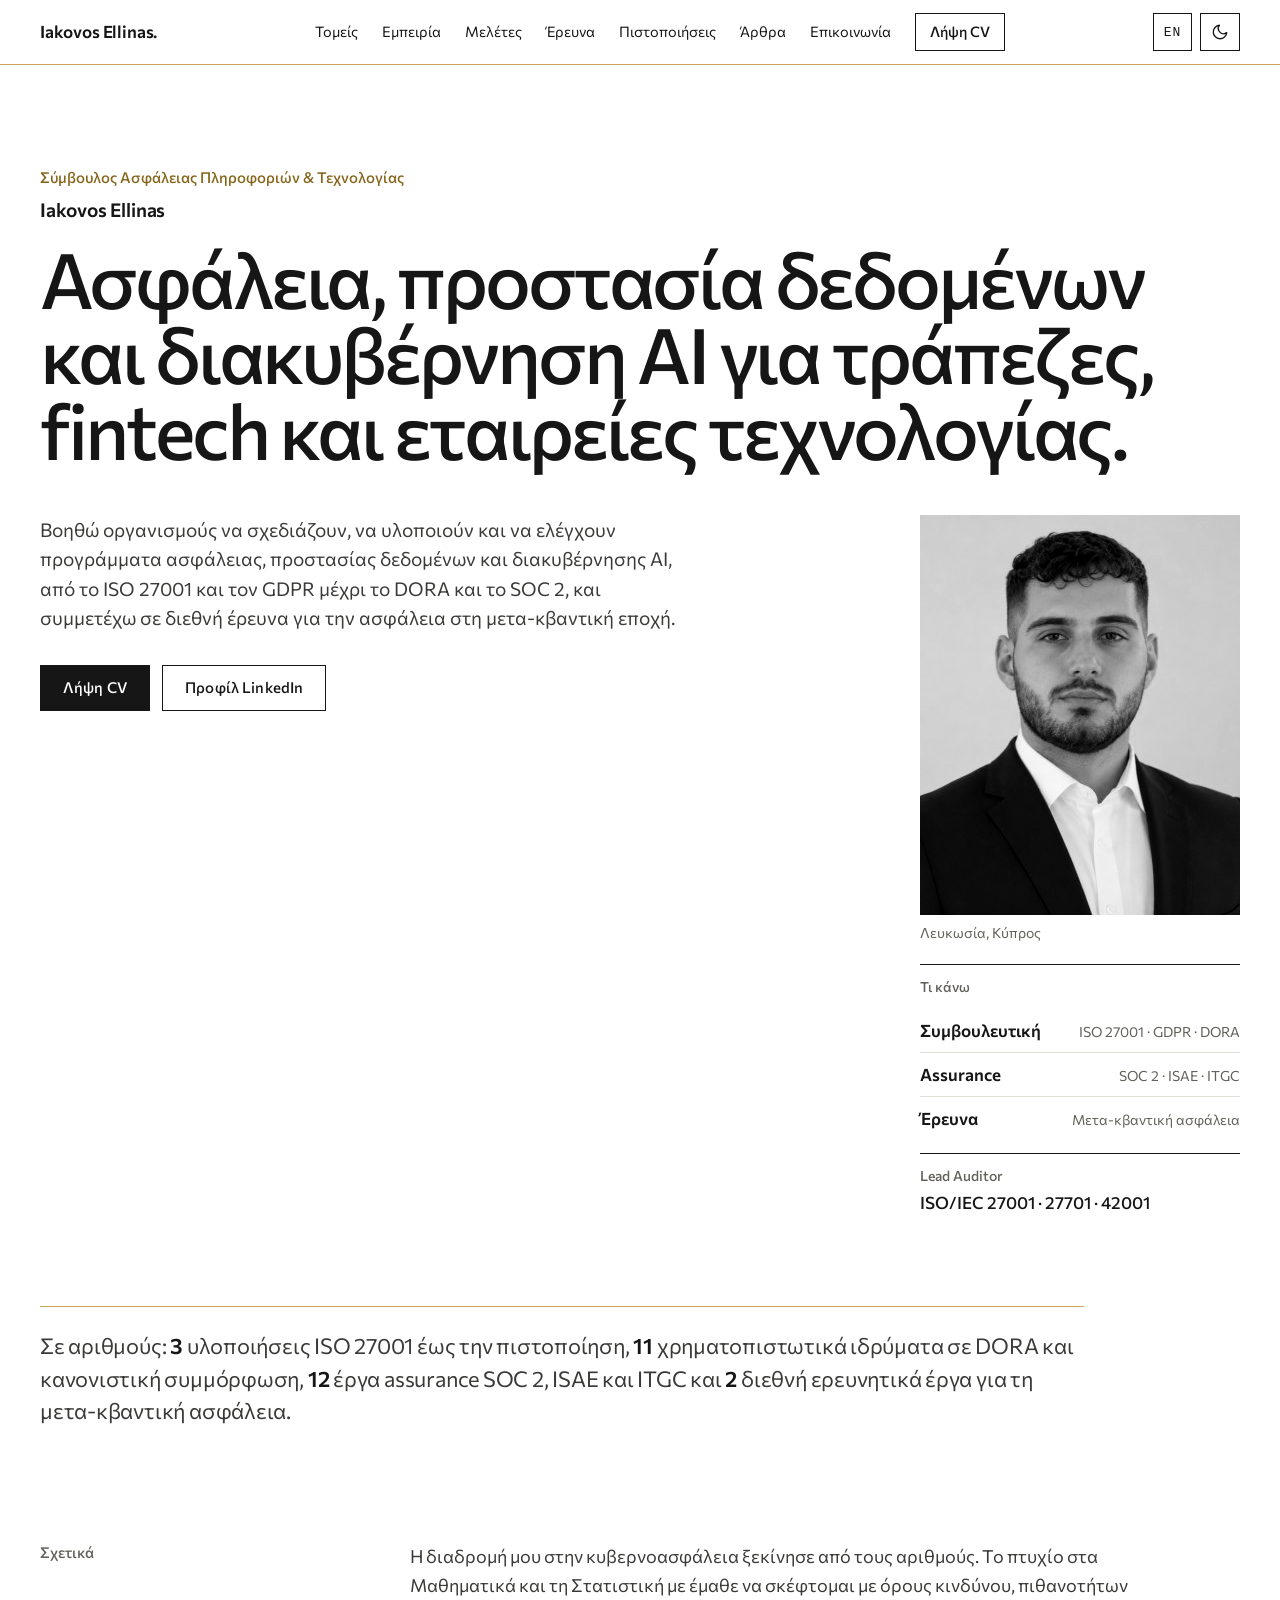
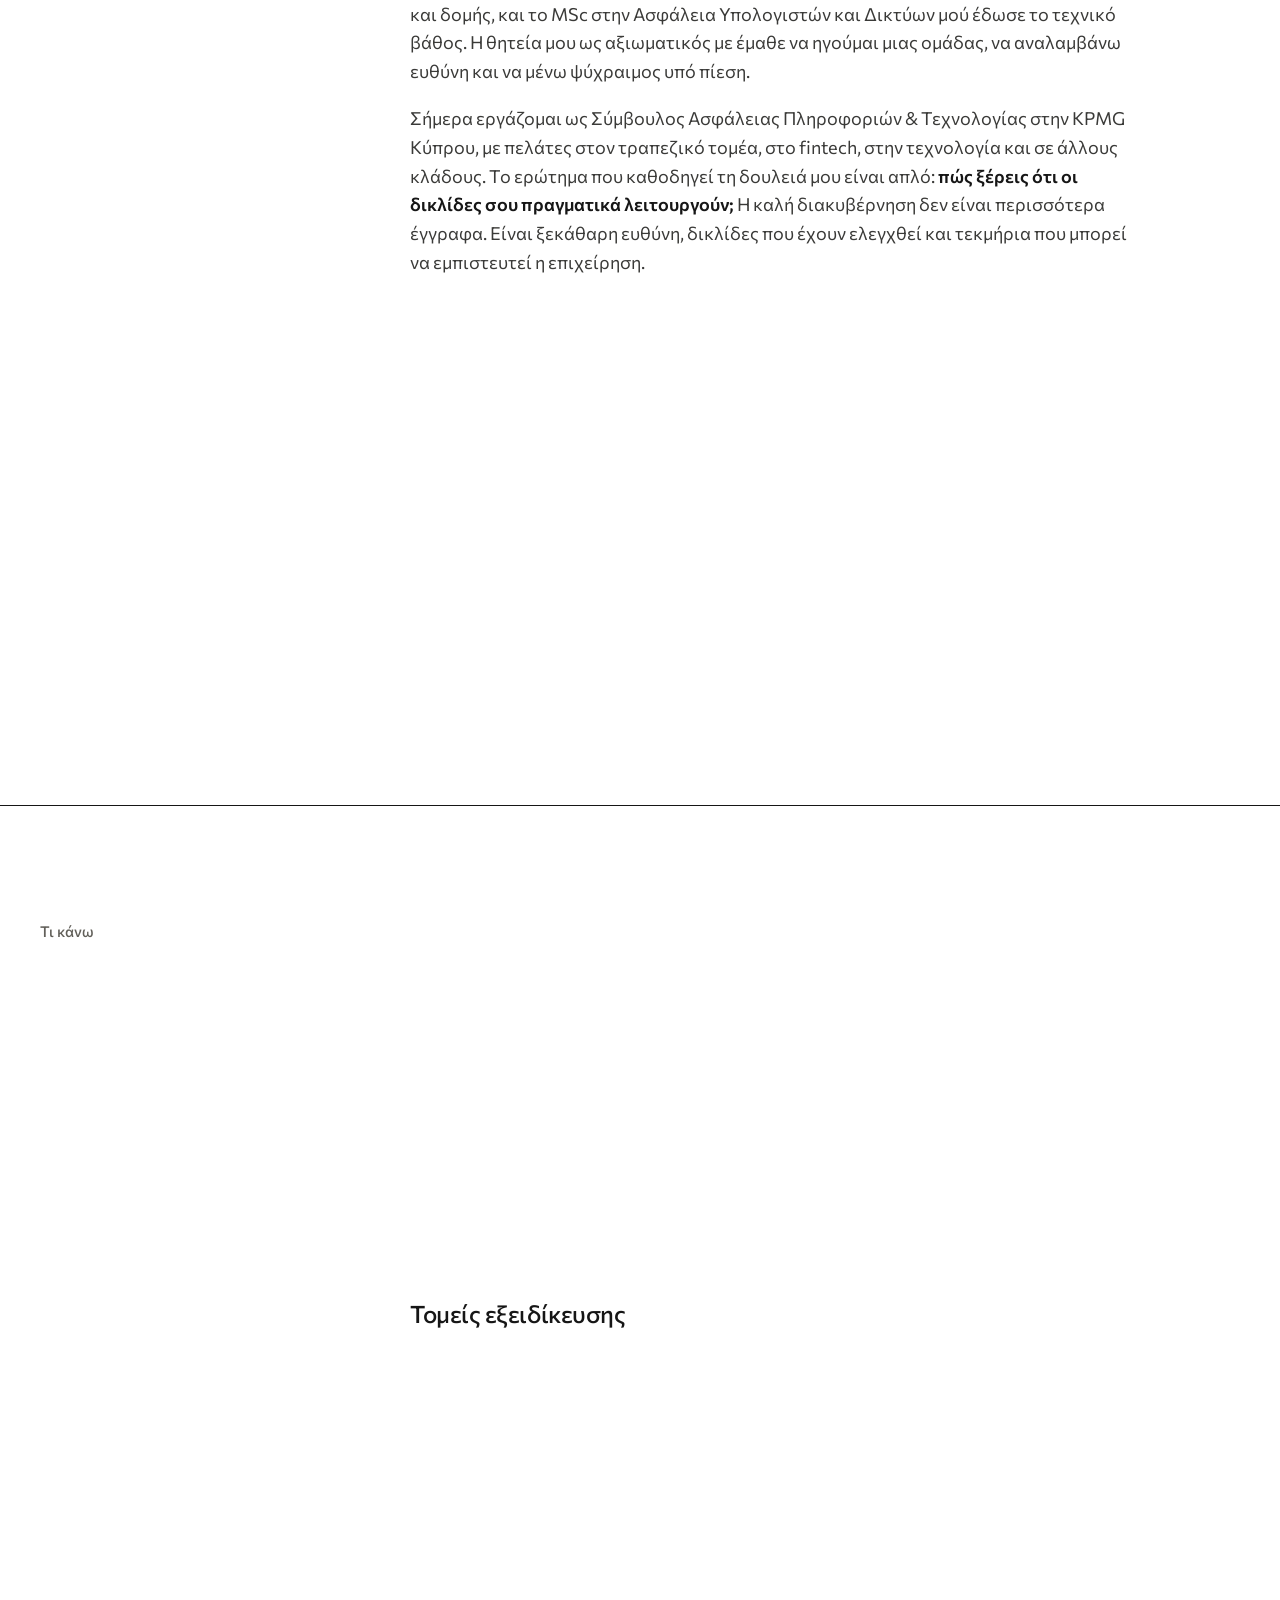
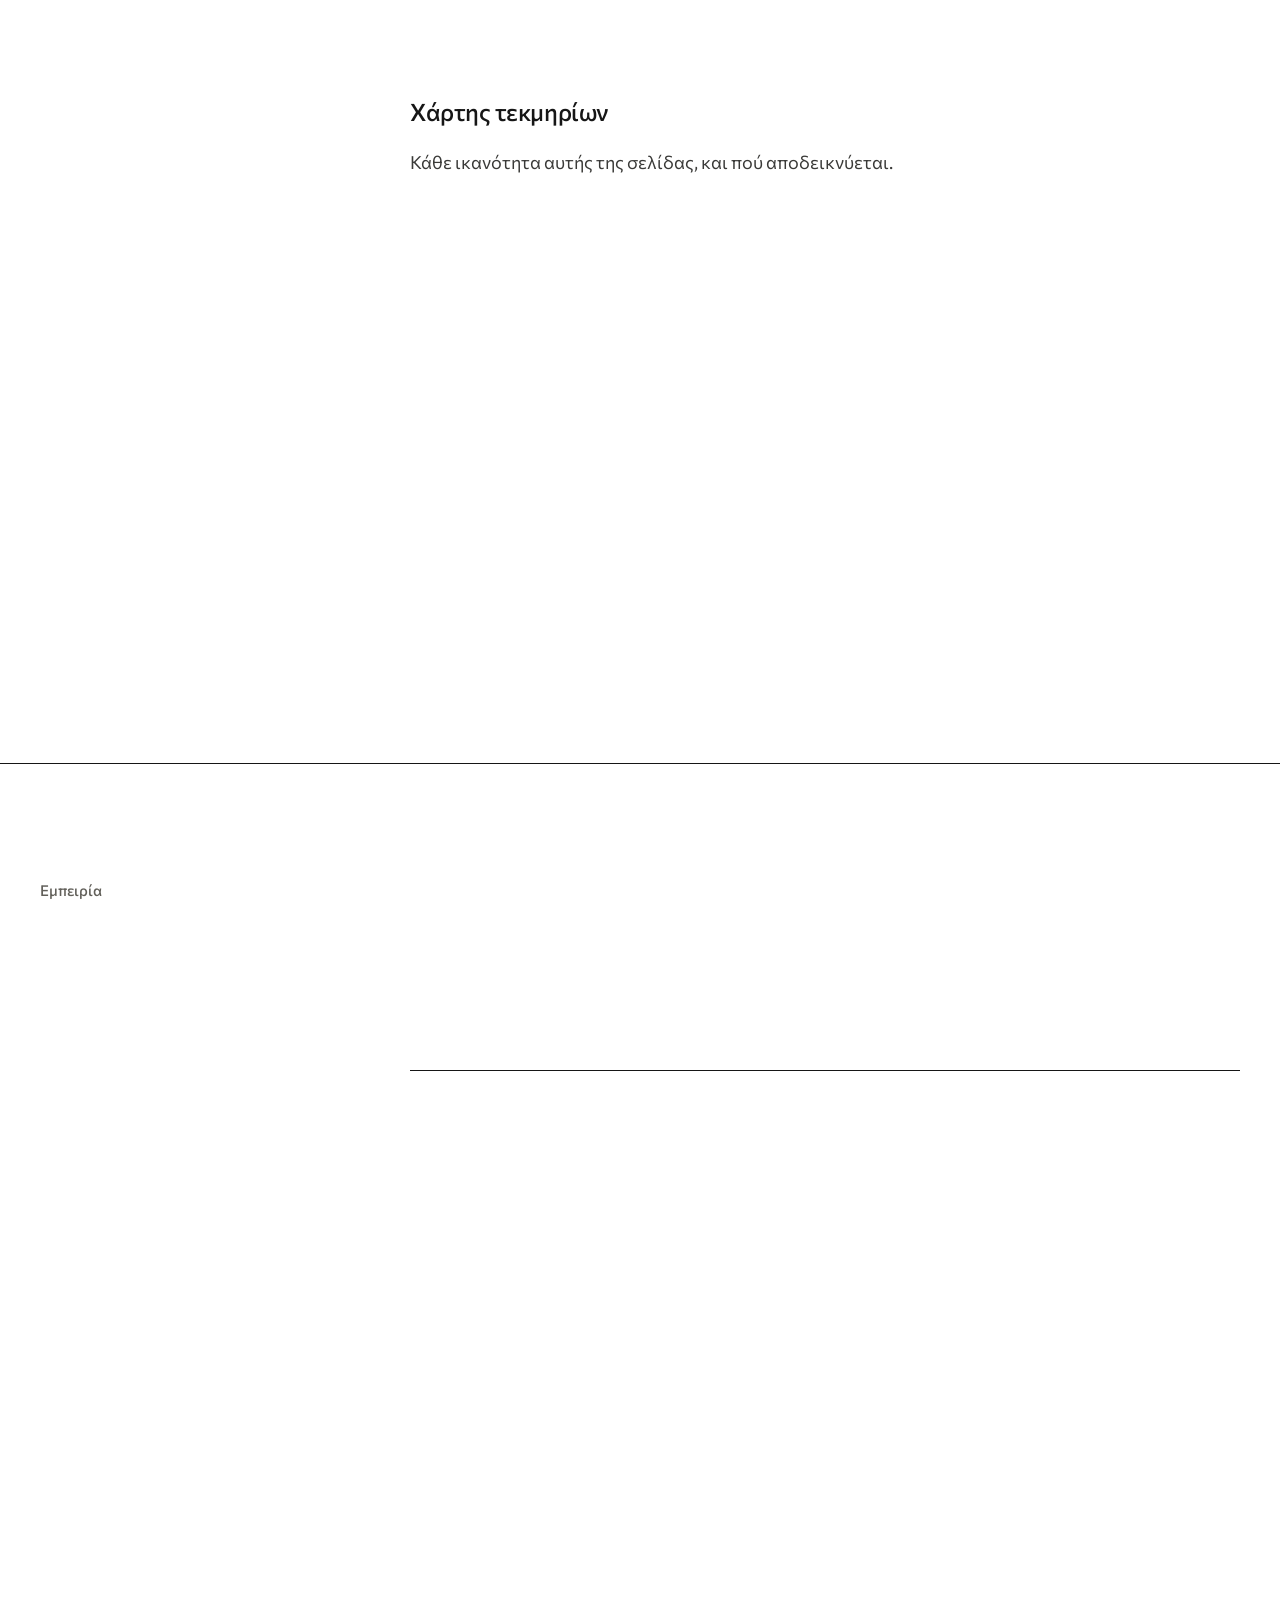
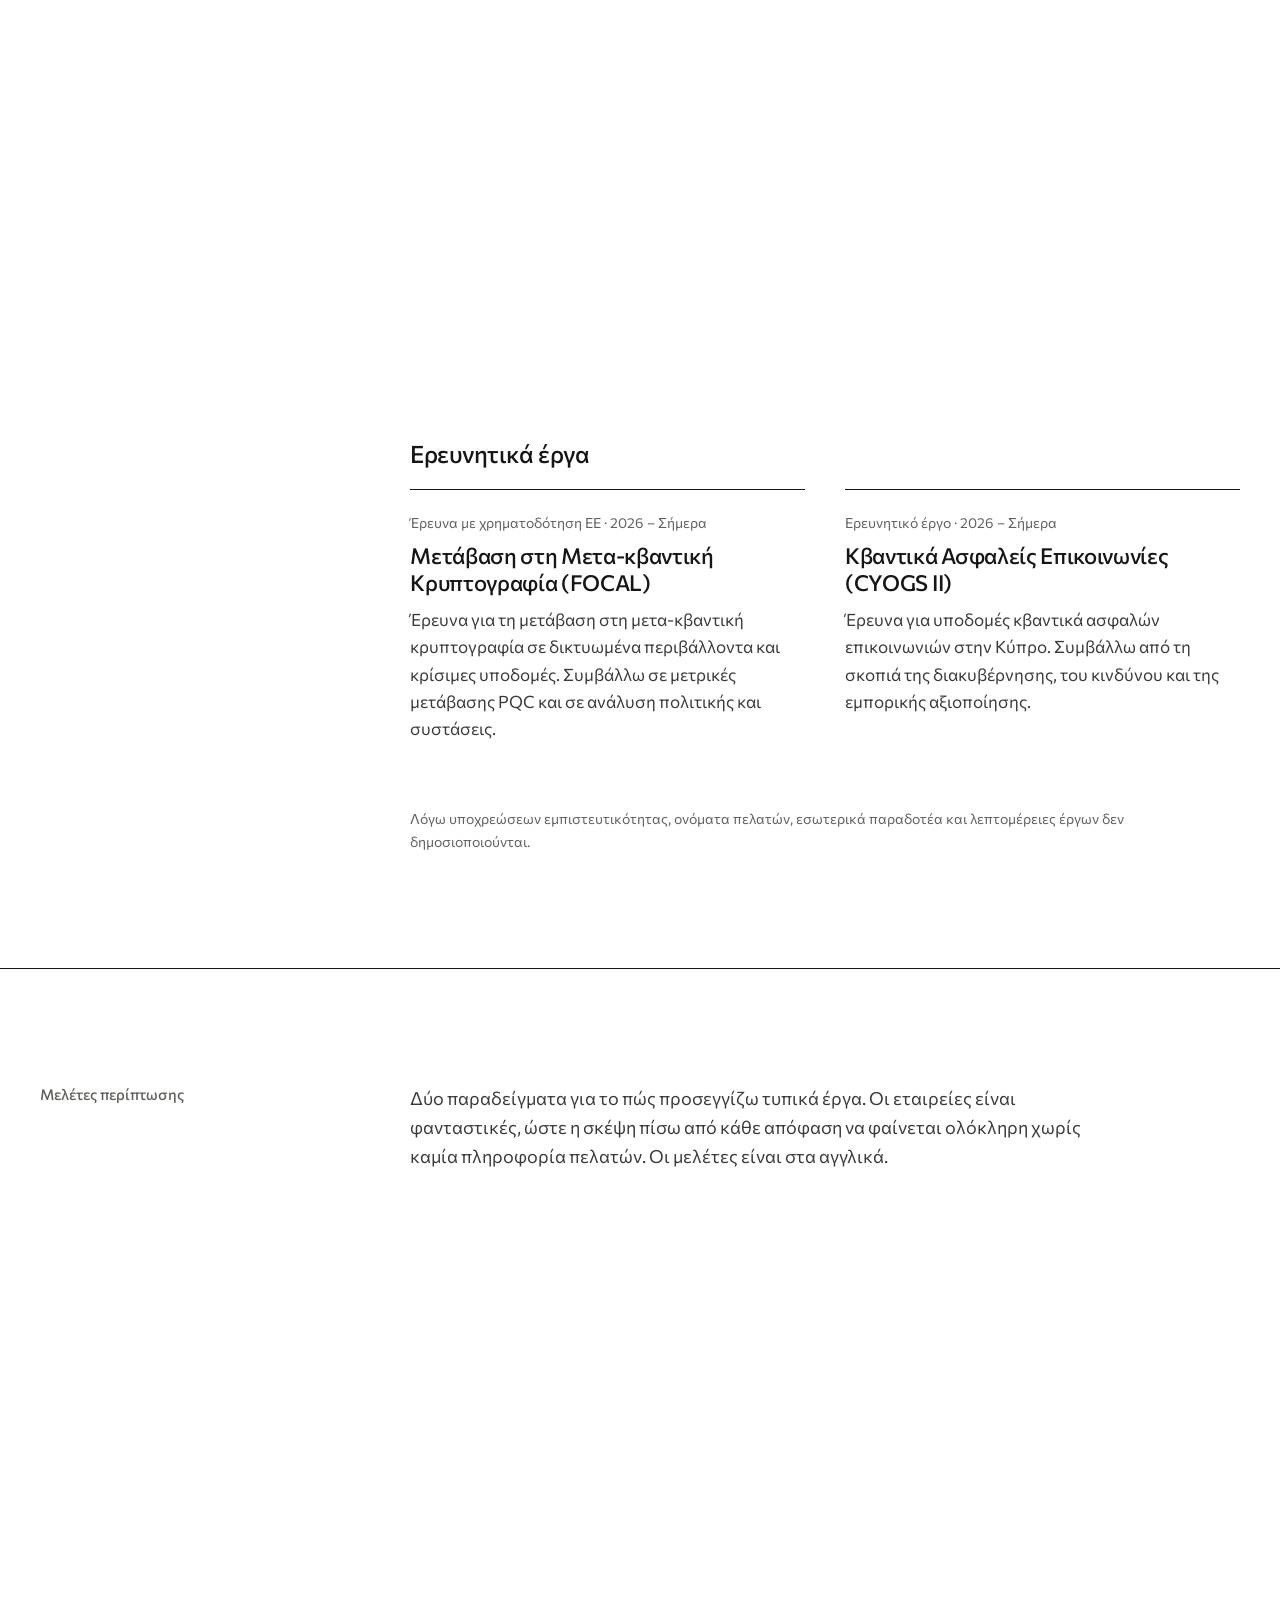
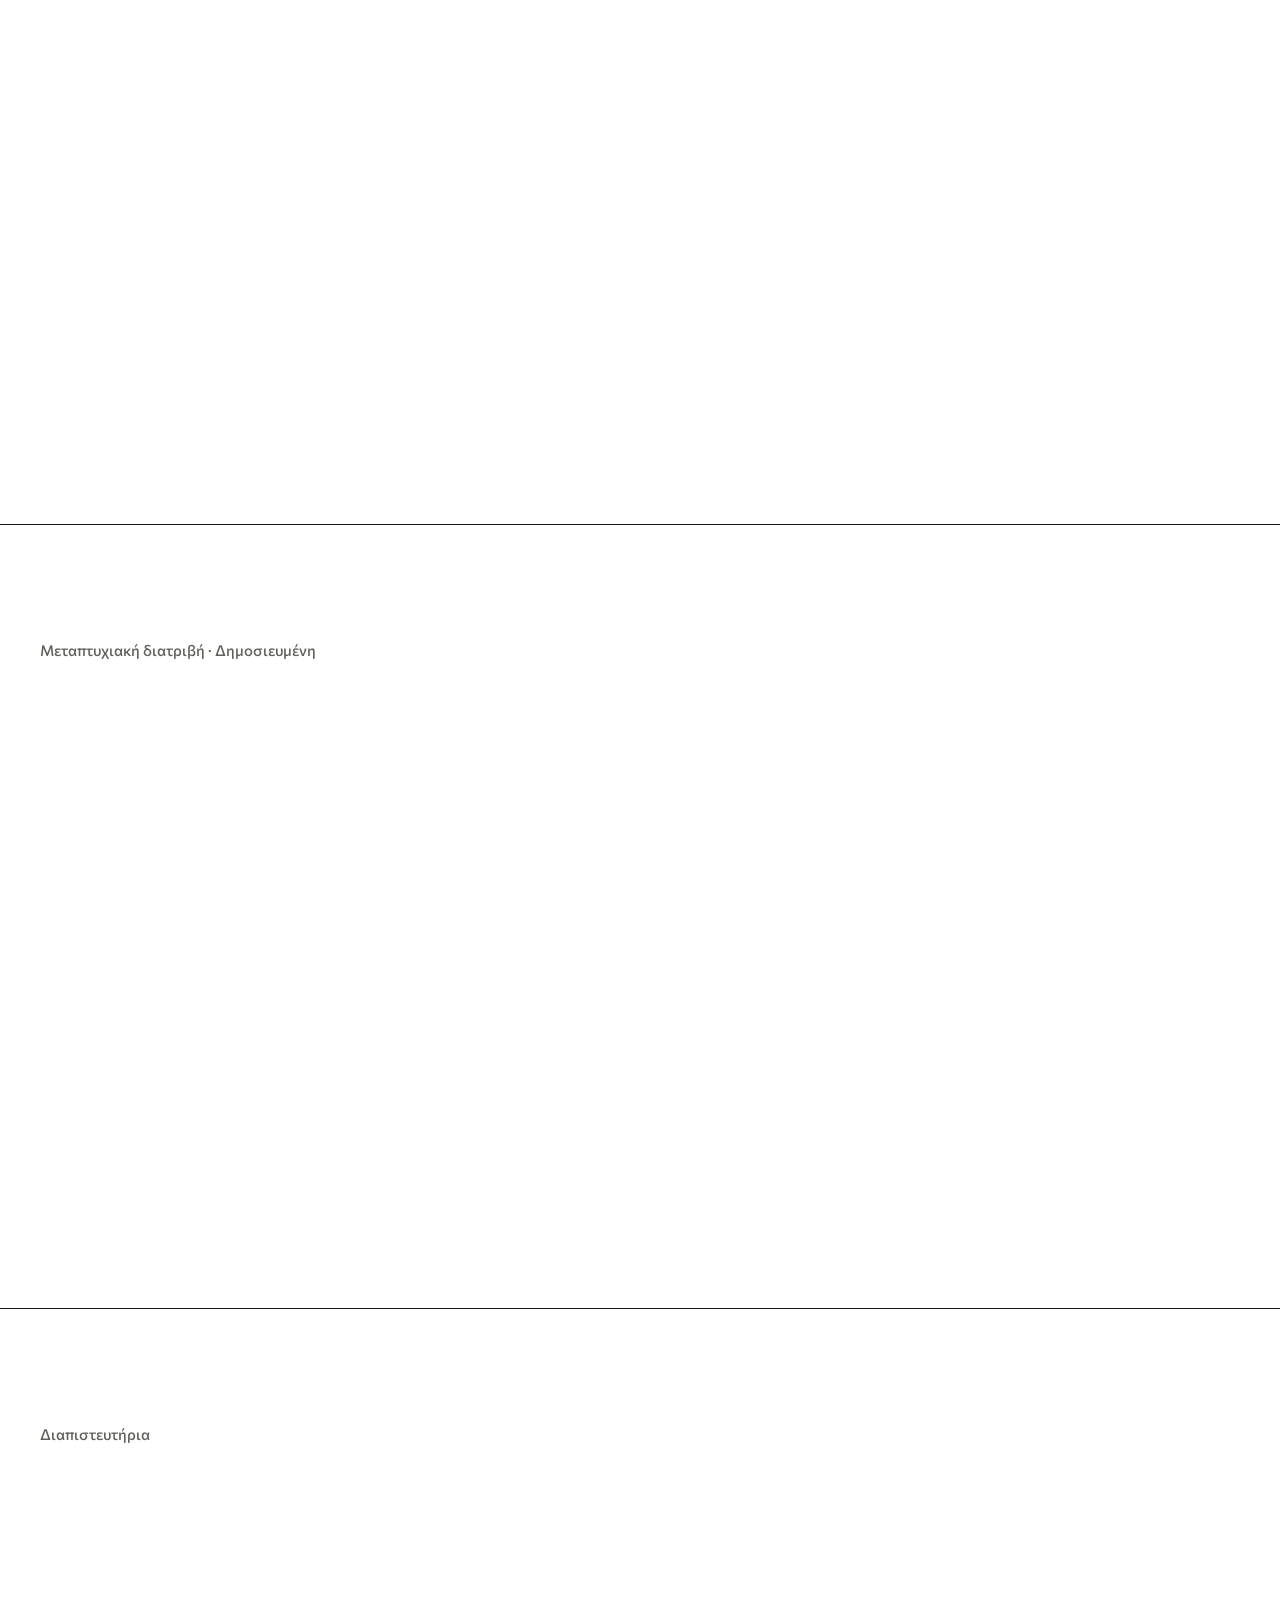
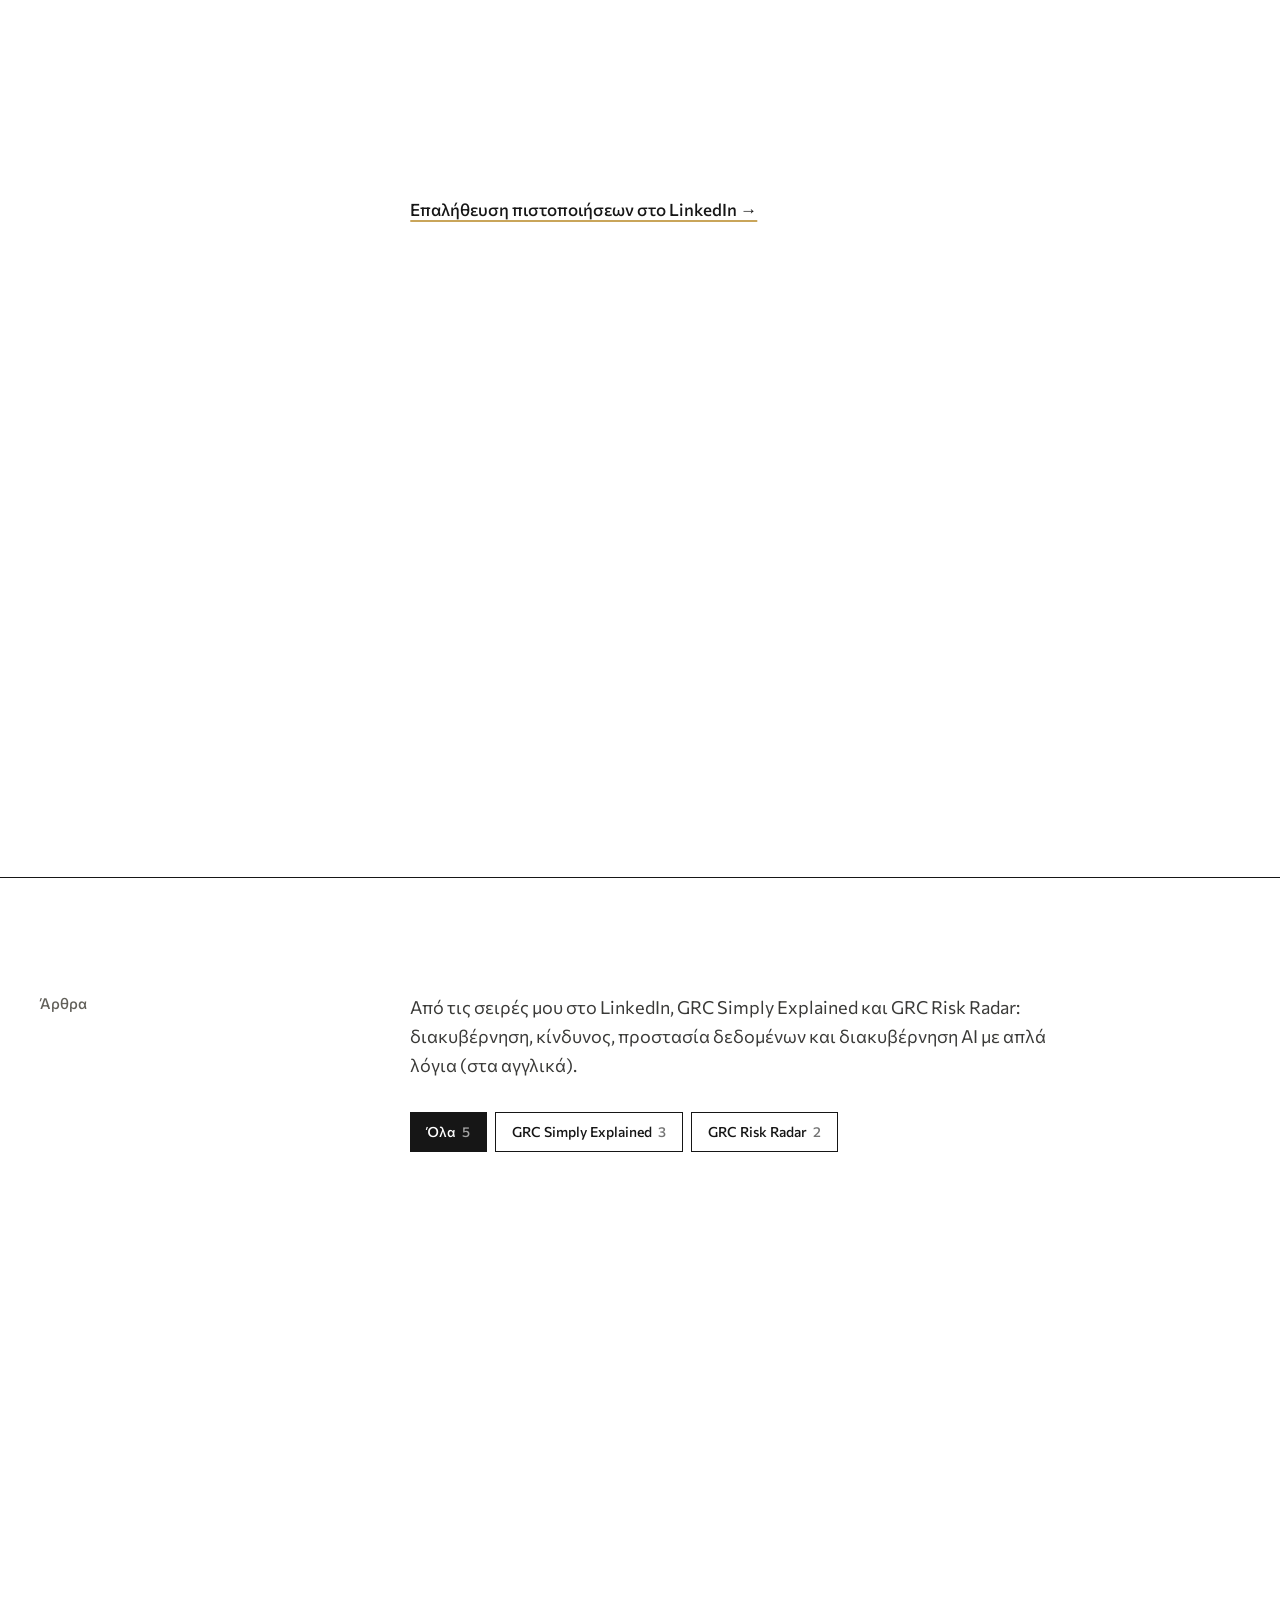
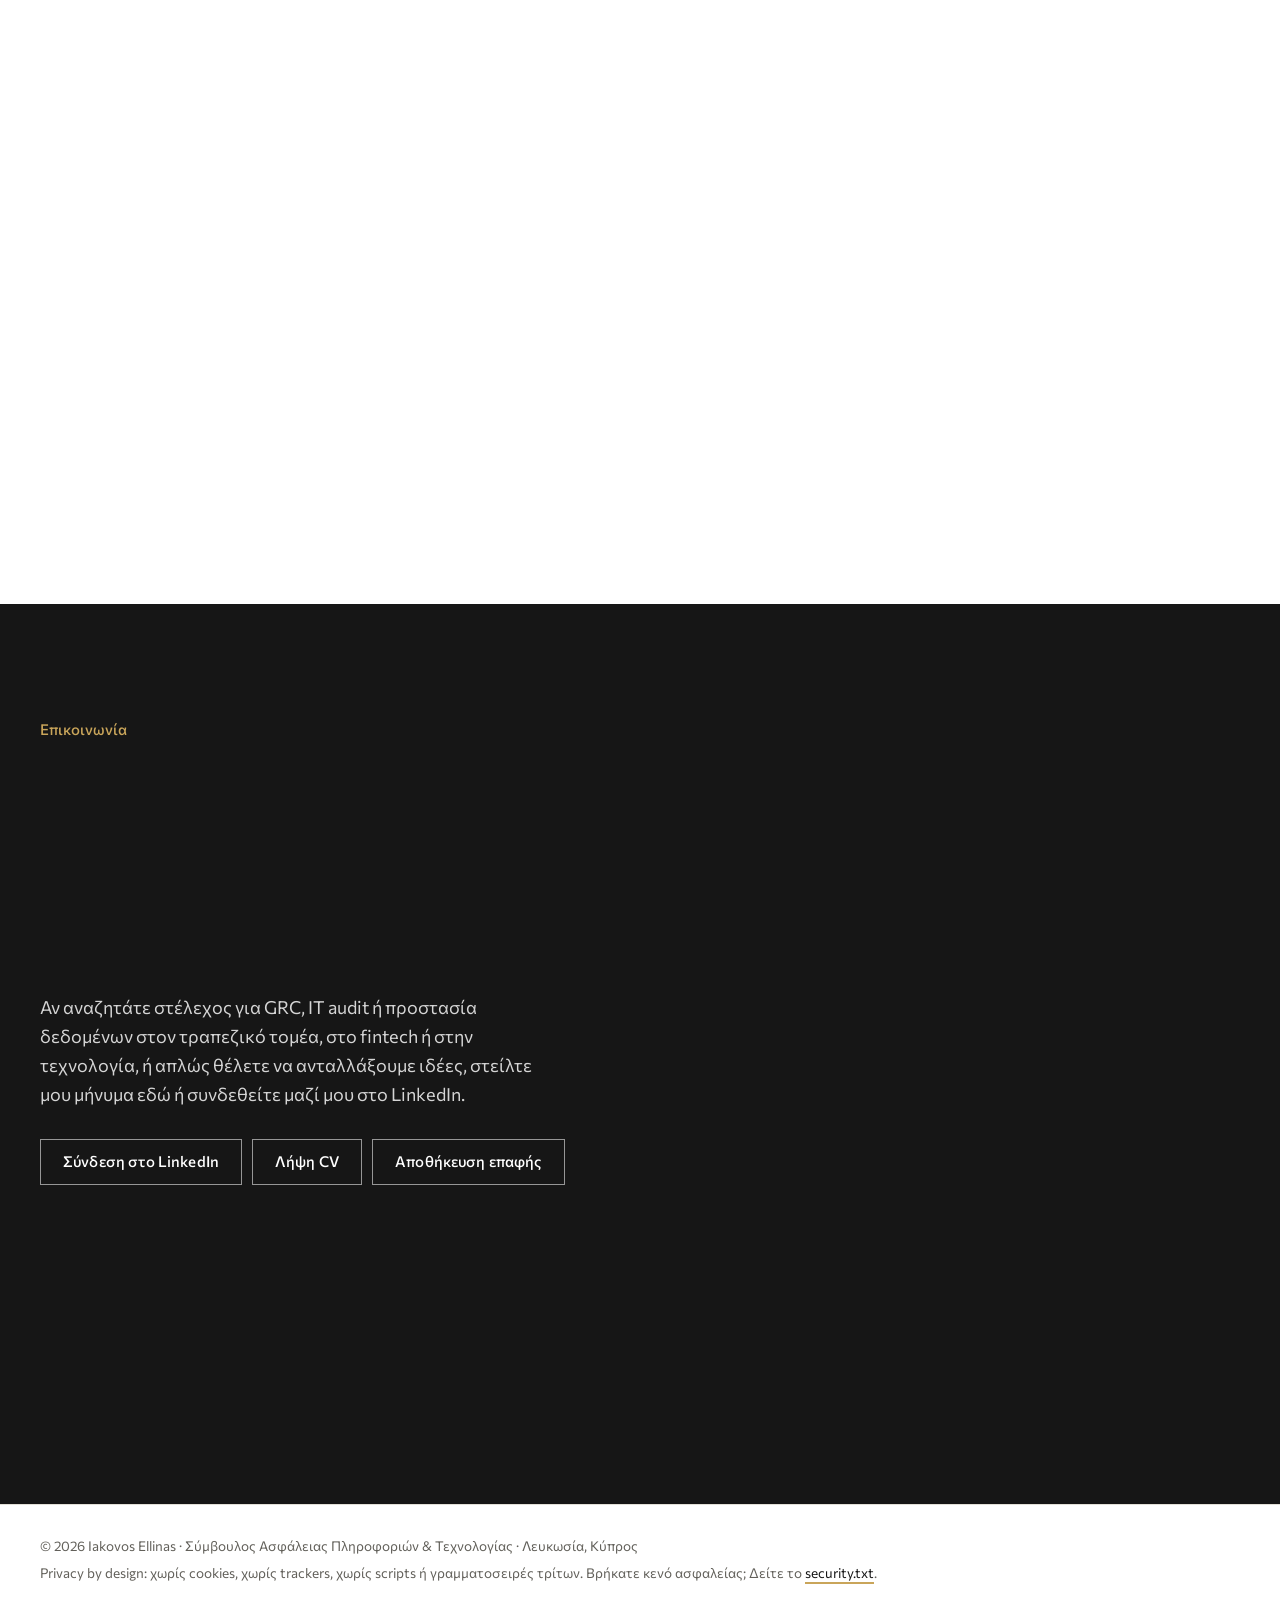
==== commit 97d99dcb: "Gold on white, black in dark mode Black ink on white with a gold accent (deep gold for text, brighte" ====
--- a/el/index.html
+++ b/el/index.html
@@ -13,11 +13,11 @@
   <meta property="og:description" content="Συμβουλευτική, assurance και έρευνα στην ασφάλεια πληροφοριών, την προστασία δεδομένων και τη διακυβέρνηση AI, για τράπεζες, fintech και εταιρείες τεχνολογίας. Lead Auditor ISO/IEC 27001, 27701 και 42001." />
   <meta property="og:type" content="website" />
   <meta property="og:url" content="https://iakovosellinas.github.io/el/" />
-  <meta property="og:image" content="https://iakovosellinas.github.io/og-image.png?v=20261115p" />
+  <meta property="og:image" content="https://iakovosellinas.github.io/og-image.png?v=20261115g" />
   <meta name="twitter:card" content="summary_large_image" />
   <meta name="twitter:title" content="Iakovos Ellinas | Information Security &amp; Technology Consultant" />
   <meta name="twitter:description" content="Συμβουλευτική, assurance και έρευνα στην ασφάλεια πληροφοριών, την προστασία δεδομένων και τη διακυβέρνηση AI, για τράπεζες, fintech και εταιρείες τεχνολογίας. Lead Auditor ISO/IEC 27001, 27701 και 42001." />
-  <meta name="twitter:image" content="https://iakovosellinas.github.io/og-image.png?v=20261115p" />
+  <meta name="twitter:image" content="https://iakovosellinas.github.io/og-image.png?v=20261115g" />
 
   <link rel="icon" type="image/svg+xml" href="../favicon.svg" />
   <link rel="canonical" href="https://iakovosellinas.github.io/el/" />
@@ -70,7 +70,7 @@
   </script>
 
   <!-- ?v= forces browsers to load the new stylesheet instead of a cached old one -->
-  <link rel="stylesheet" href="../style.css?v=20261115p" />
+  <link rel="stylesheet" href="../style.css?v=20261115g" />
 </head>
 
 <body>
@@ -566,6 +566,6 @@
     <p class="footer-trust">Privacy by design: χωρίς cookies, χωρίς trackers, χωρίς scripts ή γραμματοσειρές τρίτων. Βρήκατε κενό ασφαλείας; Δείτε το <a href="/.well-known/security.txt">security.txt</a>.</p>
   </footer>
 
-  <script src="../site.js?v=20261115p" defer></script>
+  <script src="../site.js?v=20261115g" defer></script>
 </body>
 </html>
--- a/style.css
+++ b/style.css
@@ -1,7 +1,7 @@
 /* =========================================================
    Iakovos Ellinas · "Statement" theme
-   Swiss, report-like layout: white paper, blue-black ink, one
-   petrol-blue accent, a grotesk for everything, monospaced labels,
+   Swiss, report-like layout: white paper, black ink, one
+   gold accent (black paper in dark mode), a grotesk for everything, monospaced labels,
    ruled rows instead of cards. Section headings stay pinned
    in a left column while their content scrolls.
    All fonts are self-hosted (fonts/). No third-party requests.
@@ -57,15 +57,16 @@
 /* ---------- Colours ---------- */
 :root {
   --paper: #ffffff;
-  --paper-2: #f2f4f6;
+  --paper-2: #f5f4f0;
   --card: #ffffff;
-  --ink: #121a24;         /* blue-black */
-  --ink-2: #333d49;
-  --muted: #5b6470;
-  --line: #dde2e7;
-  --accent: #0b5c78;      /* petrol blue */
-  --link: #121a24;
-  --ok: #1f6b4a;
+  --ink: #161616;
+  --ink-2: #3a3a38;
+  --muted: #62605a;
+  --line: #e2dfd7;
+  --accent: #86651b;      /* deep gold, readable on white */
+  --gold: #c9a55a;        /* bright gold for rules and dark surfaces */
+  --link: #161616;
+  --ok: #2f6b45;
   --warn: #9a3412;
   --warn-bg: rgba(154, 52, 18, 0.06);
   --on-ink: #ffffff;
@@ -82,19 +83,20 @@
 }
 
 [data-theme="dark"] {
-  --paper: #0e141b;
-  --paper-2: #151d26;
-  --card: #151d26;
-  --ink: #e6ebf0;
-  --ink-2: #c3ccd5;
-  --muted: #8f9aa6;
-  --line: #27313c;
-  --accent: #6cc0dc;
-  --link: #e6ebf0;
+  --paper: #0a0a0a;
+  --paper-2: #141414;
+  --card: #141414;
+  --ink: #ededea;
+  --ink-2: #c9c8c3;
+  --muted: #94928b;
+  --line: #2a2926;
+  --accent: #c9a55a;
+  --gold: #c9a55a;
+  --link: #ededea;
   --ok: #7cc39b;
   --warn: #f0a07a;
   --warn-bg: rgba(240, 160, 122, 0.08);
-  --on-ink: #0e141b;
+  --on-ink: #0a0a0a;
   --shadow: none;
   color-scheme: dark;
 }
@@ -906,12 +908,12 @@
 .contact .field input, .contact .field textarea { background: transparent; color: var(--on-ink); border-bottom-color: color-mix(in srgb, var(--on-ink) 45%, transparent); padding-left: 0; }
 .contact .field input::placeholder, .contact .field textarea::placeholder { color: color-mix(in srgb, var(--on-ink) 40%, transparent); }
 .contact .field input:focus, .contact .field textarea:focus { background: transparent; border-bottom-color: var(--accent); }
-.contact-form .btn-primary { background: var(--on-ink); border-color: var(--on-ink); color: var(--ink); }
-.contact-form .btn-primary:hover { background: transparent; color: var(--on-ink); }
+.contact-form .btn-primary { background: var(--gold); border-color: var(--gold); color: #0a0a0a; }
+.contact-form .btn-primary:hover { background: transparent; color: var(--gold); }
 .contact .form-privacy { color: color-mix(in srgb, var(--on-ink) 60%, transparent); border-top-color: color-mix(in srgb, var(--on-ink) 25%, transparent); }
 .contact .form-status.ok { color: #7cc39b; }
 .contact .form-status.err { color: #f0a07a; }
-[data-theme="dark"] .contact { background: #151d26; color: var(--ink); }
+[data-theme="dark"] .contact { background: #141414; color: var(--ink); }
 [data-theme="dark"] .contact h2, [data-theme="dark"] .contact .section-label { color: var(--ink); }
 [data-theme="dark"] .contact-copy > p { color: var(--ink-2); }
 [data-theme="dark"] .contact .btn-ghost { color: var(--ink); border-color: var(--line); }
@@ -1080,9 +1082,24 @@
   .cred-area { text-align: right; }
 }
 
+/* Gold details */
+.facts { border-top-color: var(--gold); }
+.contact .section-label { color: var(--gold); }
+.mode-tab[aria-selected="true"] { border-bottom-color: var(--gold); }
+.modes.is-tabs .mode .mode-out { border-left-color: var(--gold); }
+.path li.path-now::before { background: var(--gold); border-color: var(--gold); }
+.case-disclaimer { border-left-color: var(--gold); }
+a, .insight-link { text-decoration-color: var(--gold); }
+::selection { background: var(--gold); color: #0a0a0a; }
+.site-header { border-bottom-color: var(--gold); }
+.eyebrow { color: var(--accent); font-weight: 500; }
+.btn-primary:hover { background: var(--gold); border-color: var(--gold); color: #0a0a0a; }
+.nav-links .nav-cta:hover { background: var(--gold); border-color: var(--gold); color: #0a0a0a; }
+footer { font-family: var(--sans); font-size: 13.5px; letter-spacing: 0; }
+
 /* ---------- Print ---------- */
 @media print {
-  :root, [data-theme="dark"] { --paper: #fff; --paper-2: #fff; --card: #fff; --ink: #000; --ink-2: #222; --muted: #444; --line: #bbb; --accent: #0b5c78; --link: #000; --on-ink: #fff; --shadow: none; }
+  :root, [data-theme="dark"] { --paper: #fff; --paper-2: #fff; --card: #fff; --ink: #000; --ink-2: #222; --muted: #444; --line: #bbb; --accent: #86651b; --link: #000; --on-ink: #fff; --shadow: none; }
   body { font-size: 11pt; background: #fff; }
   .site-header, .skip-link, .menu-toggle, .theme-toggle, .lang-switch, .hero-buttons, .contact-buttons, .contact-form, .filters, .ev-explorer, .mode-tabs, .showcase-btn, .more-link, .insight-link, .cover, .showcase-visual, .exhibit::before { display: none !important; }
   .sec-head, .about-grid > div > .sec-head { position: static !important; }
@@ -1099,3 +1116,4 @@
   a { color: #000; text-decoration: underline; }
   footer { border-top: 1px solid #000; }
 }
+
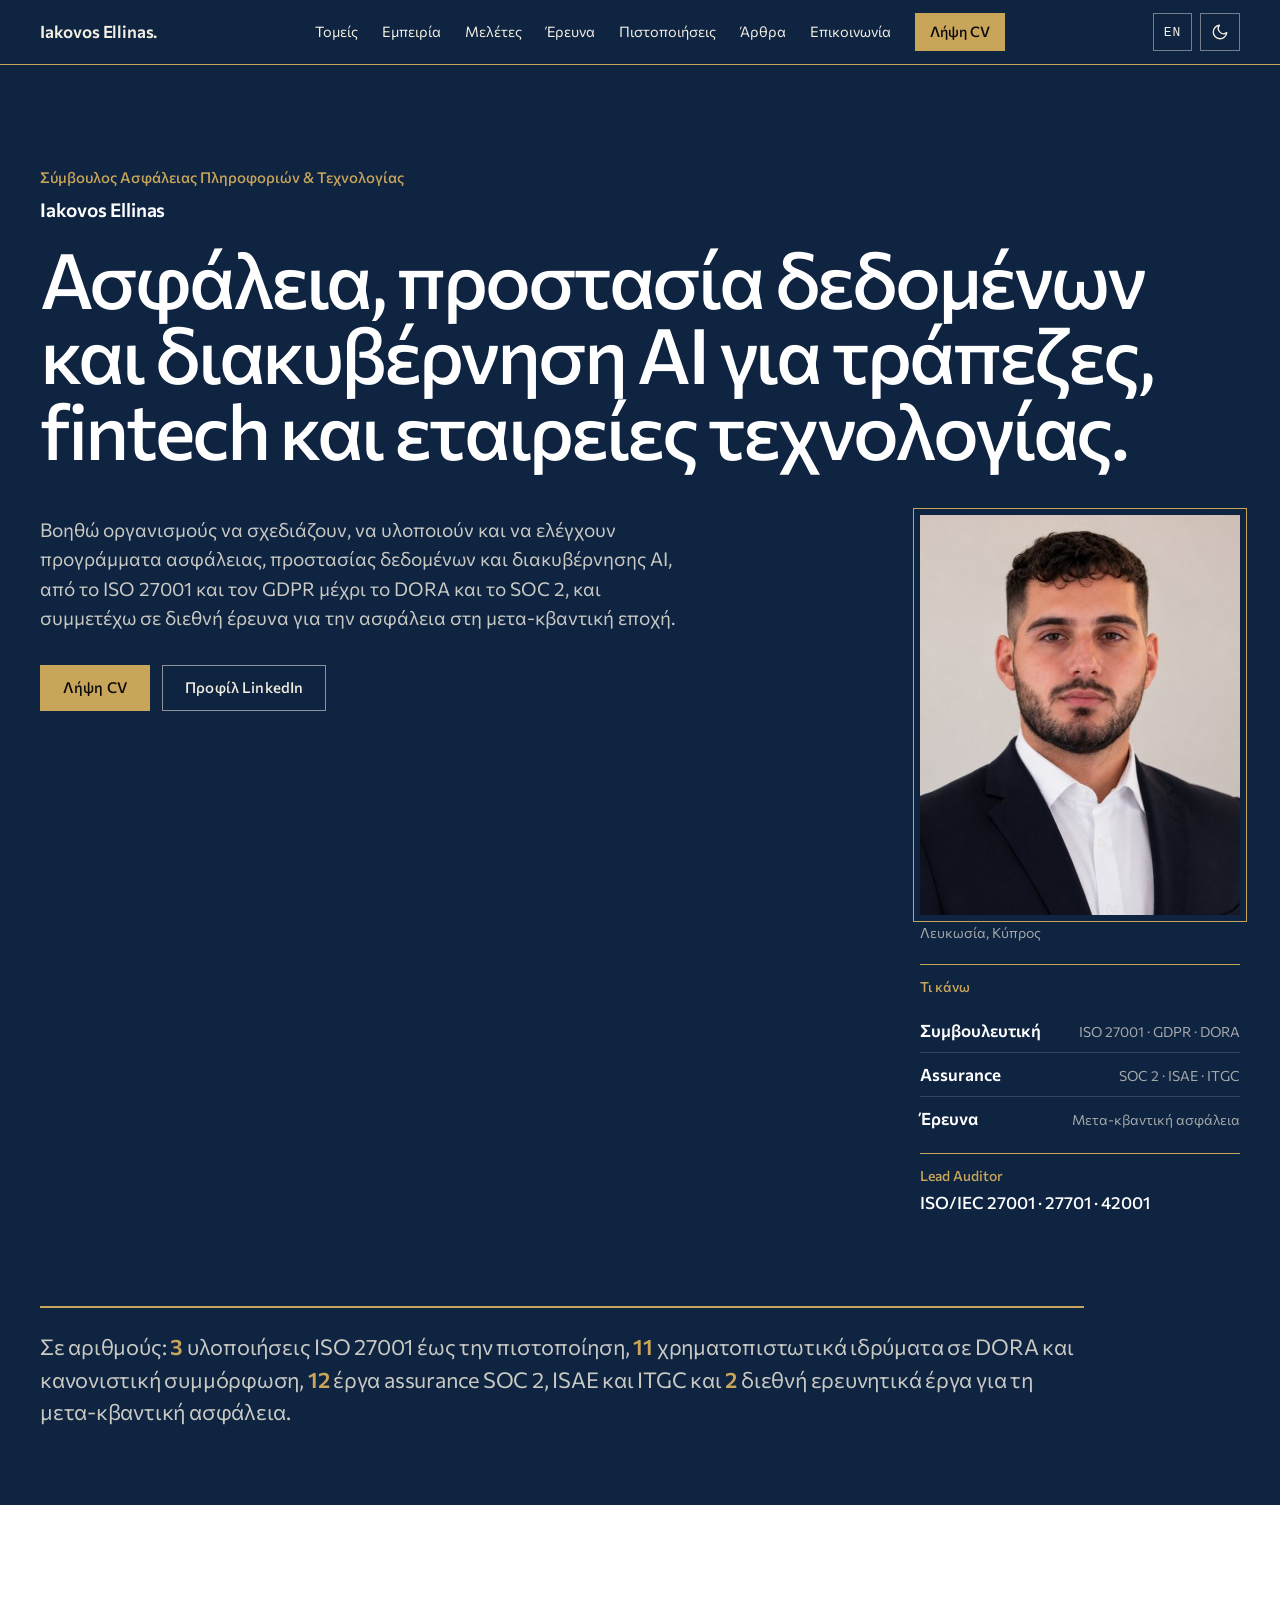
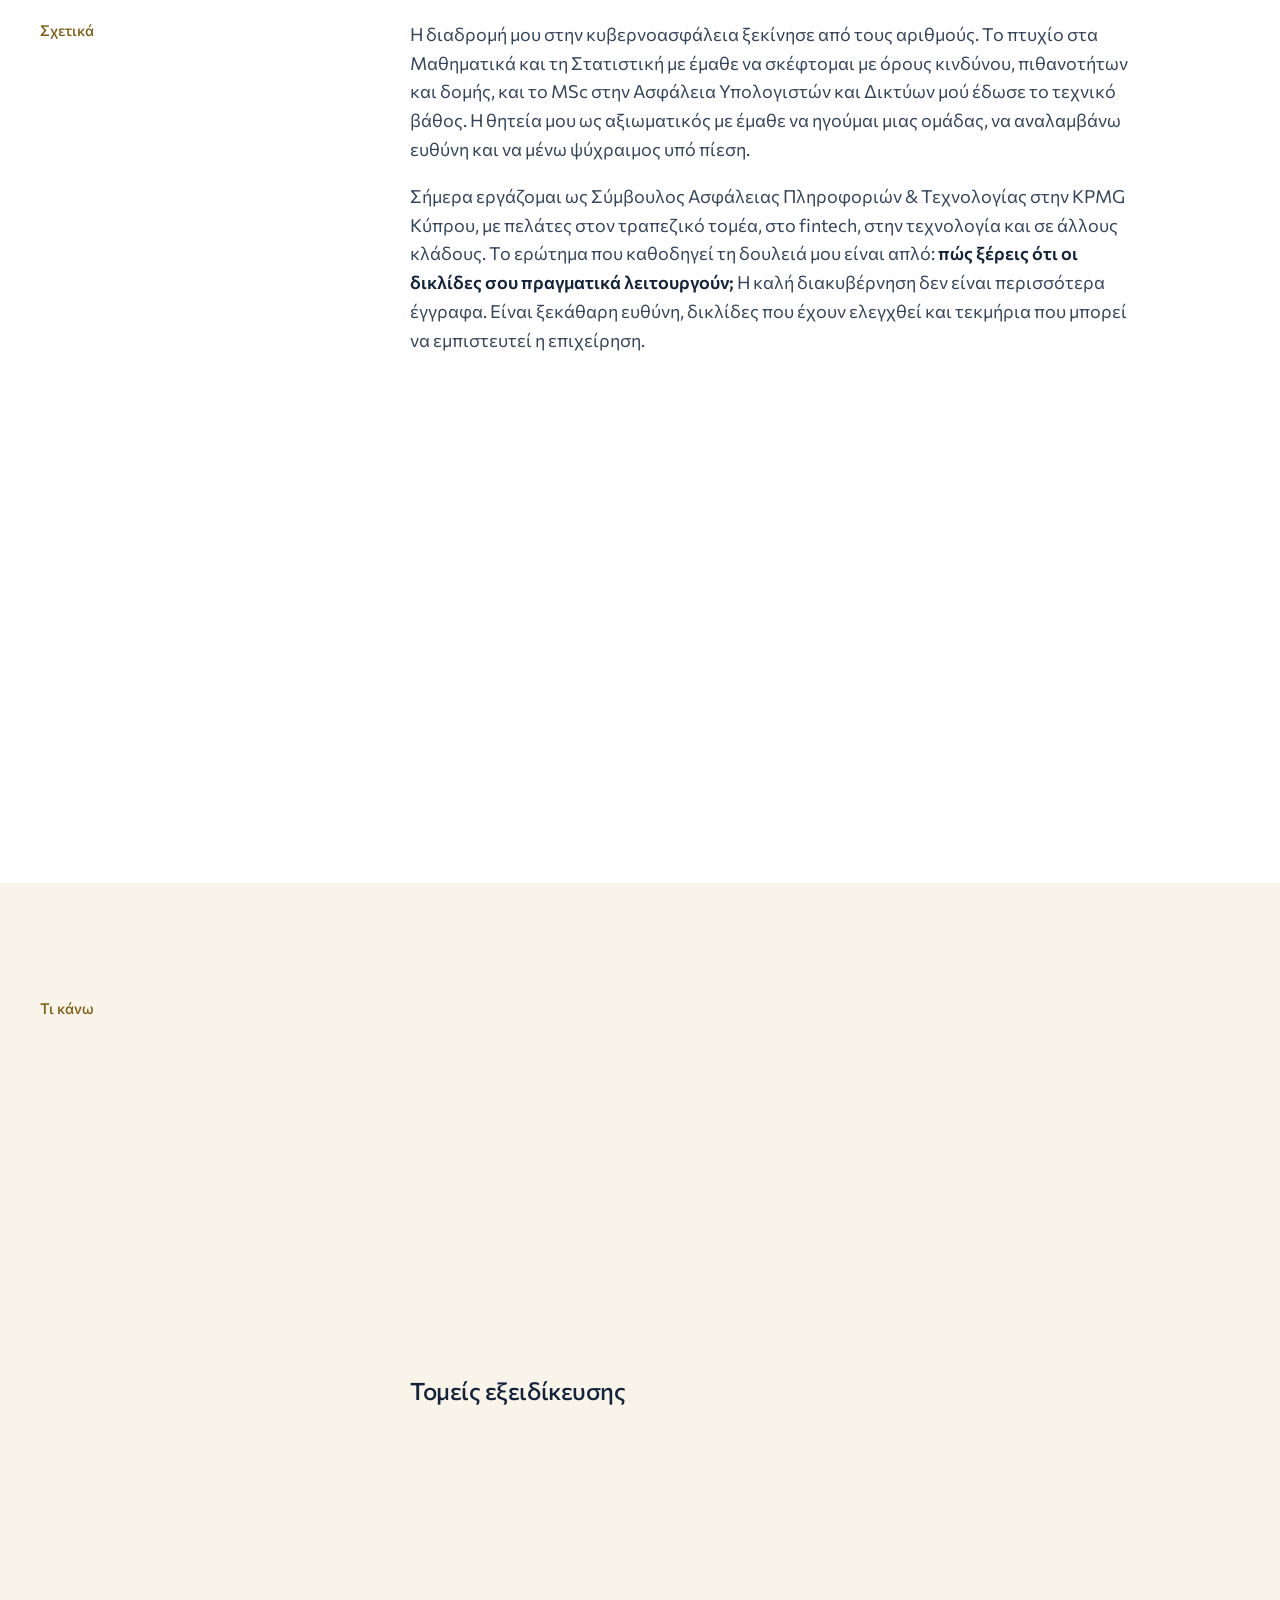
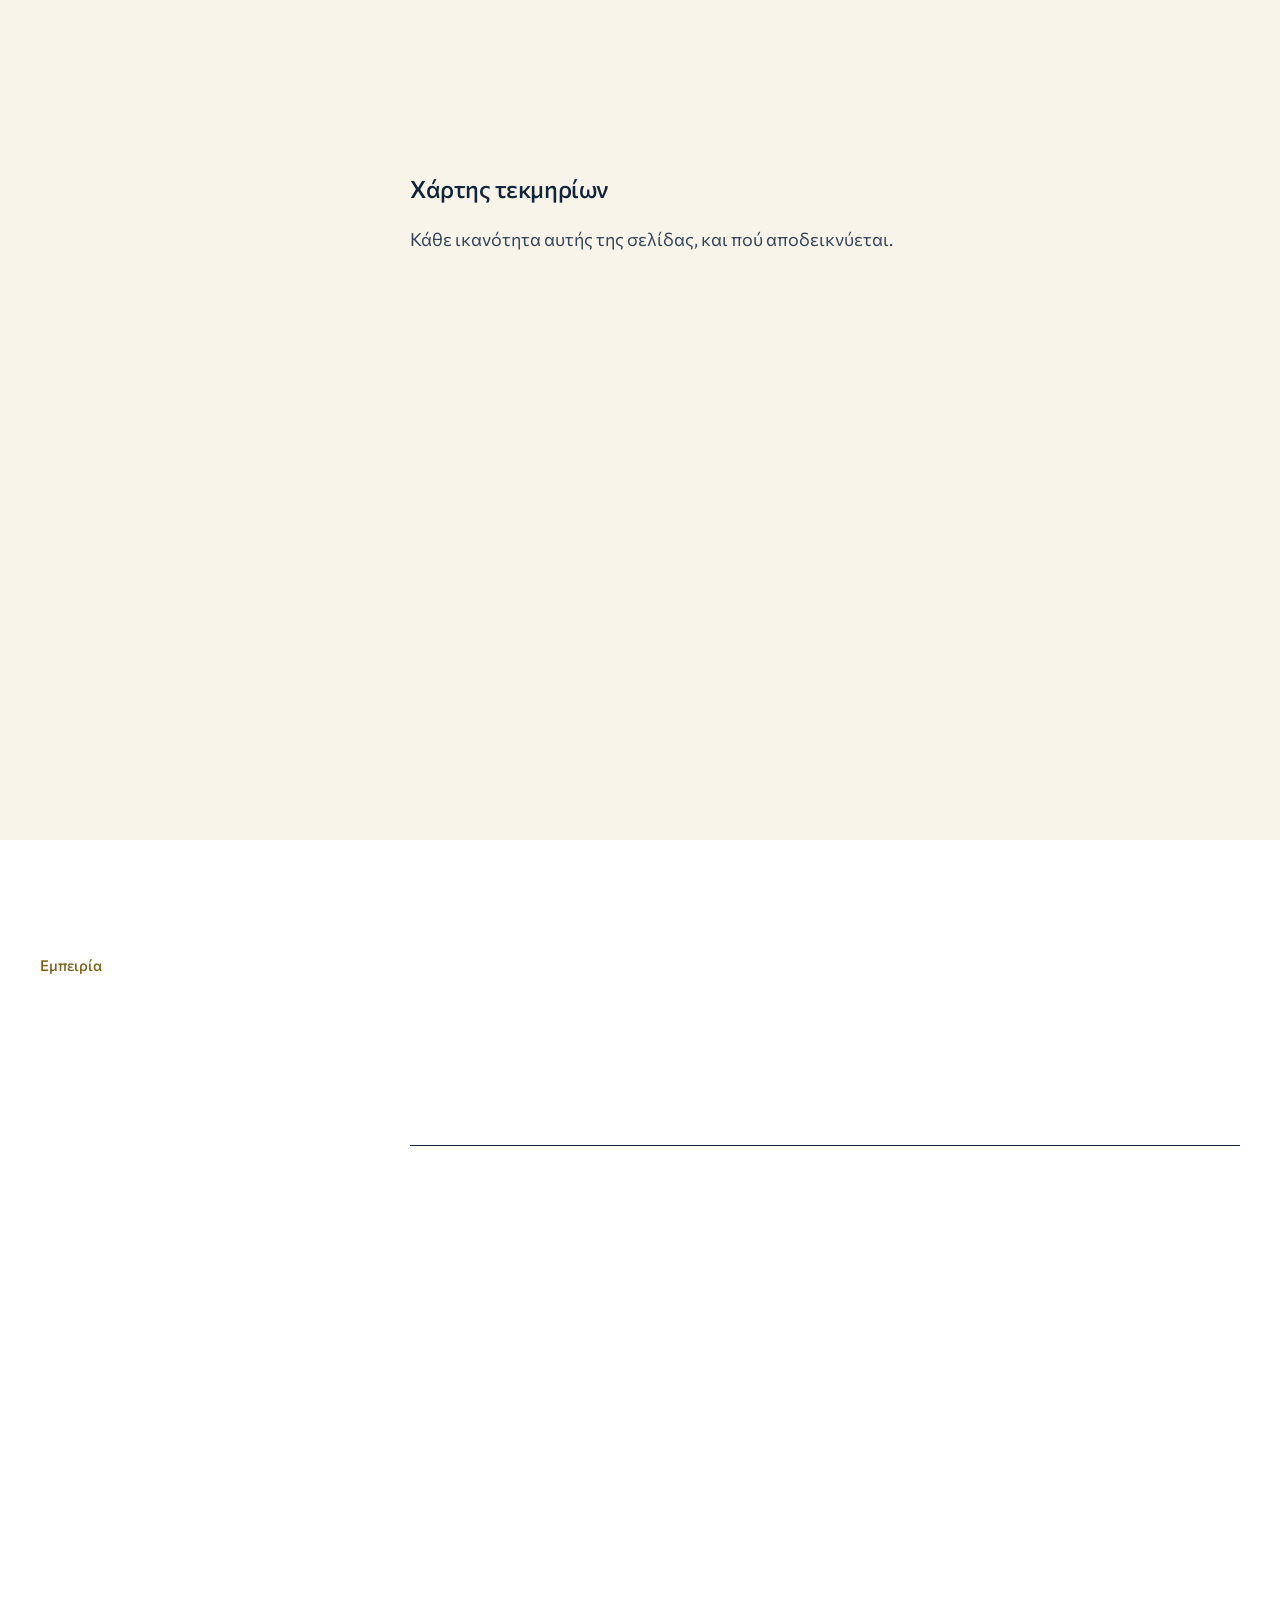
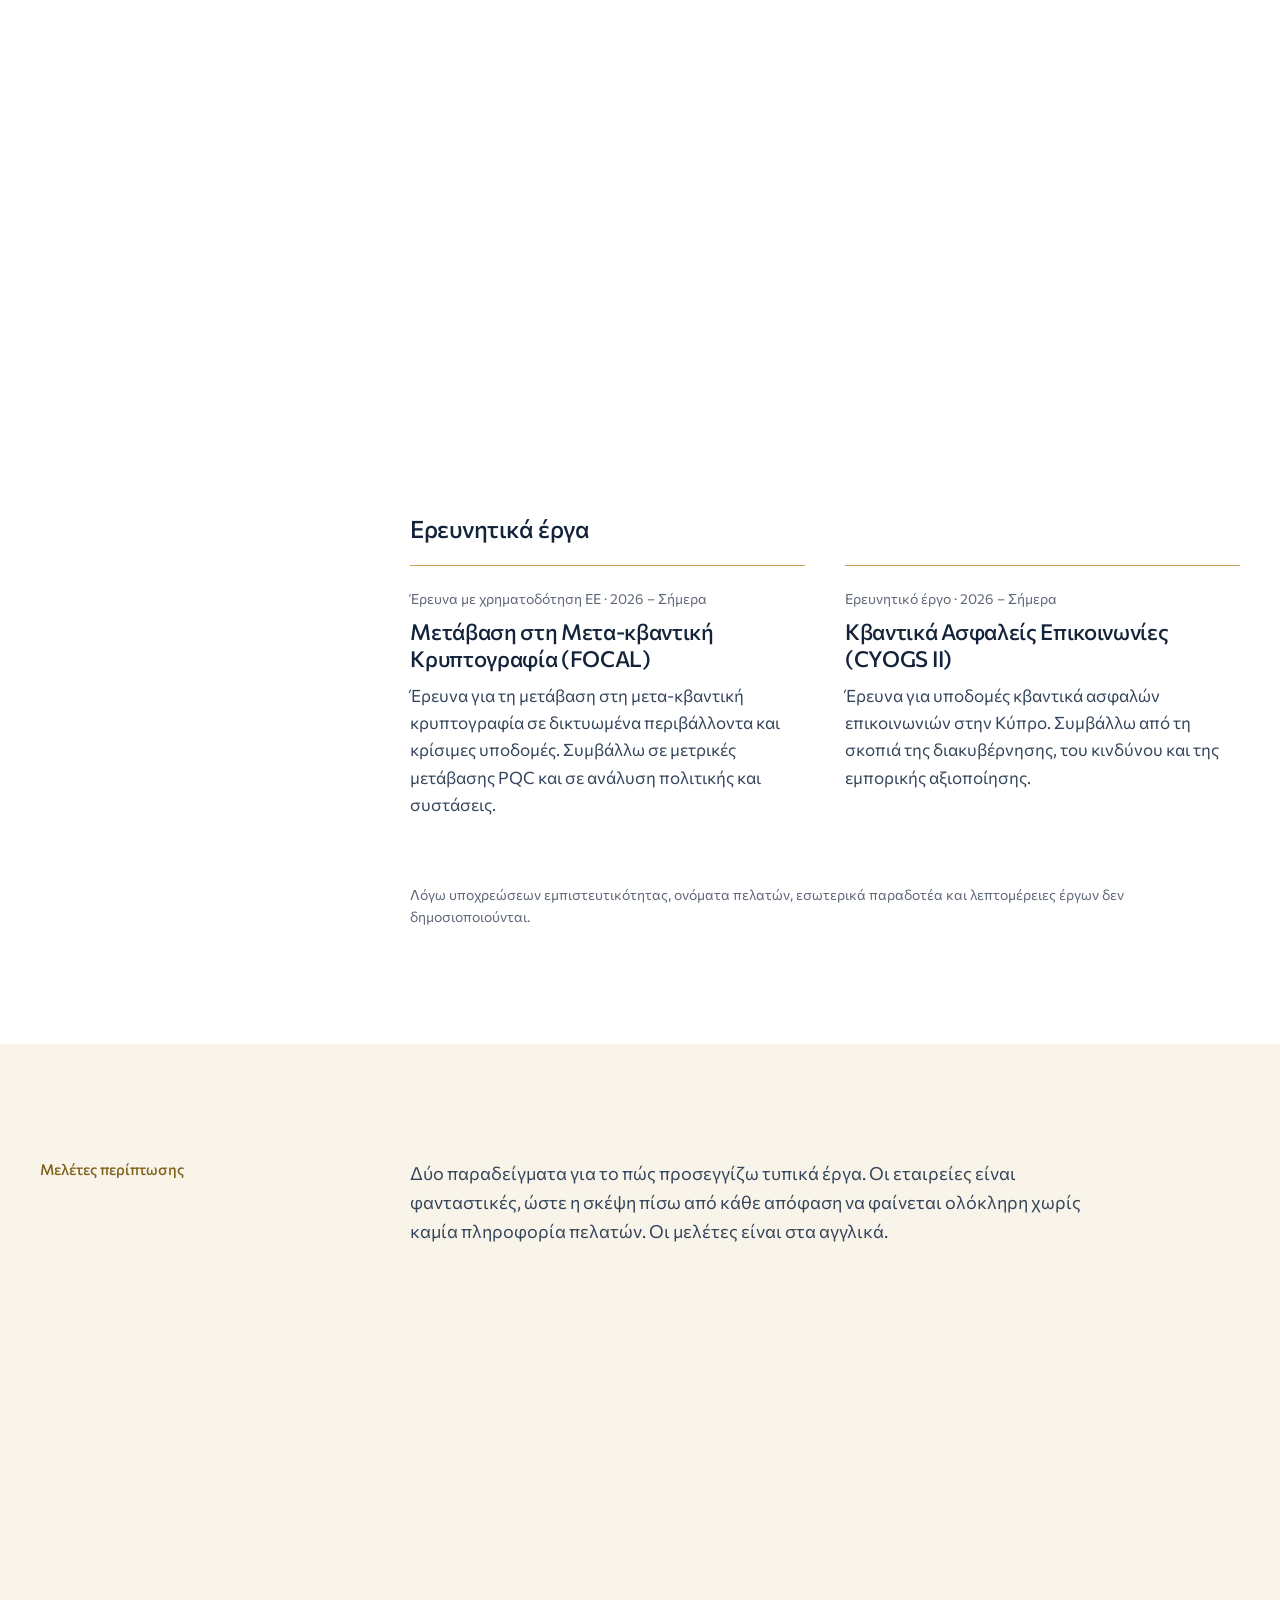
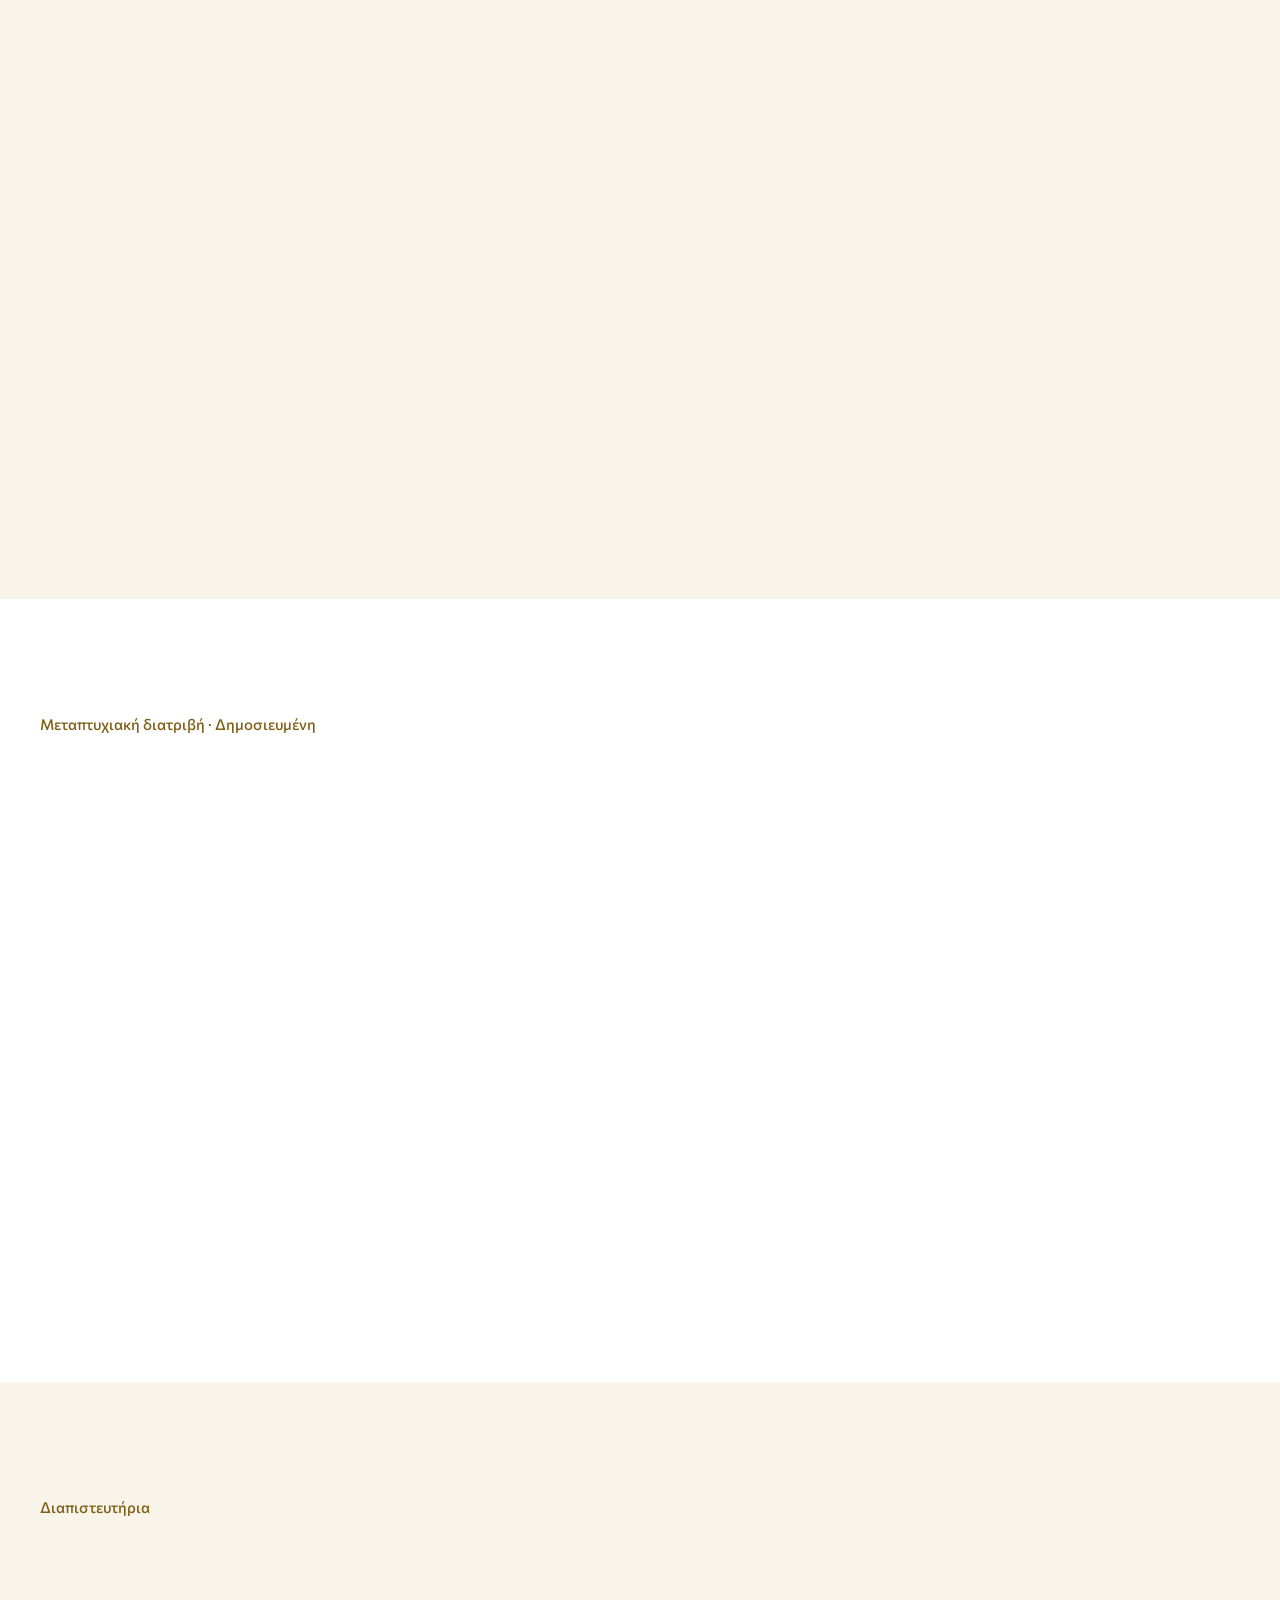
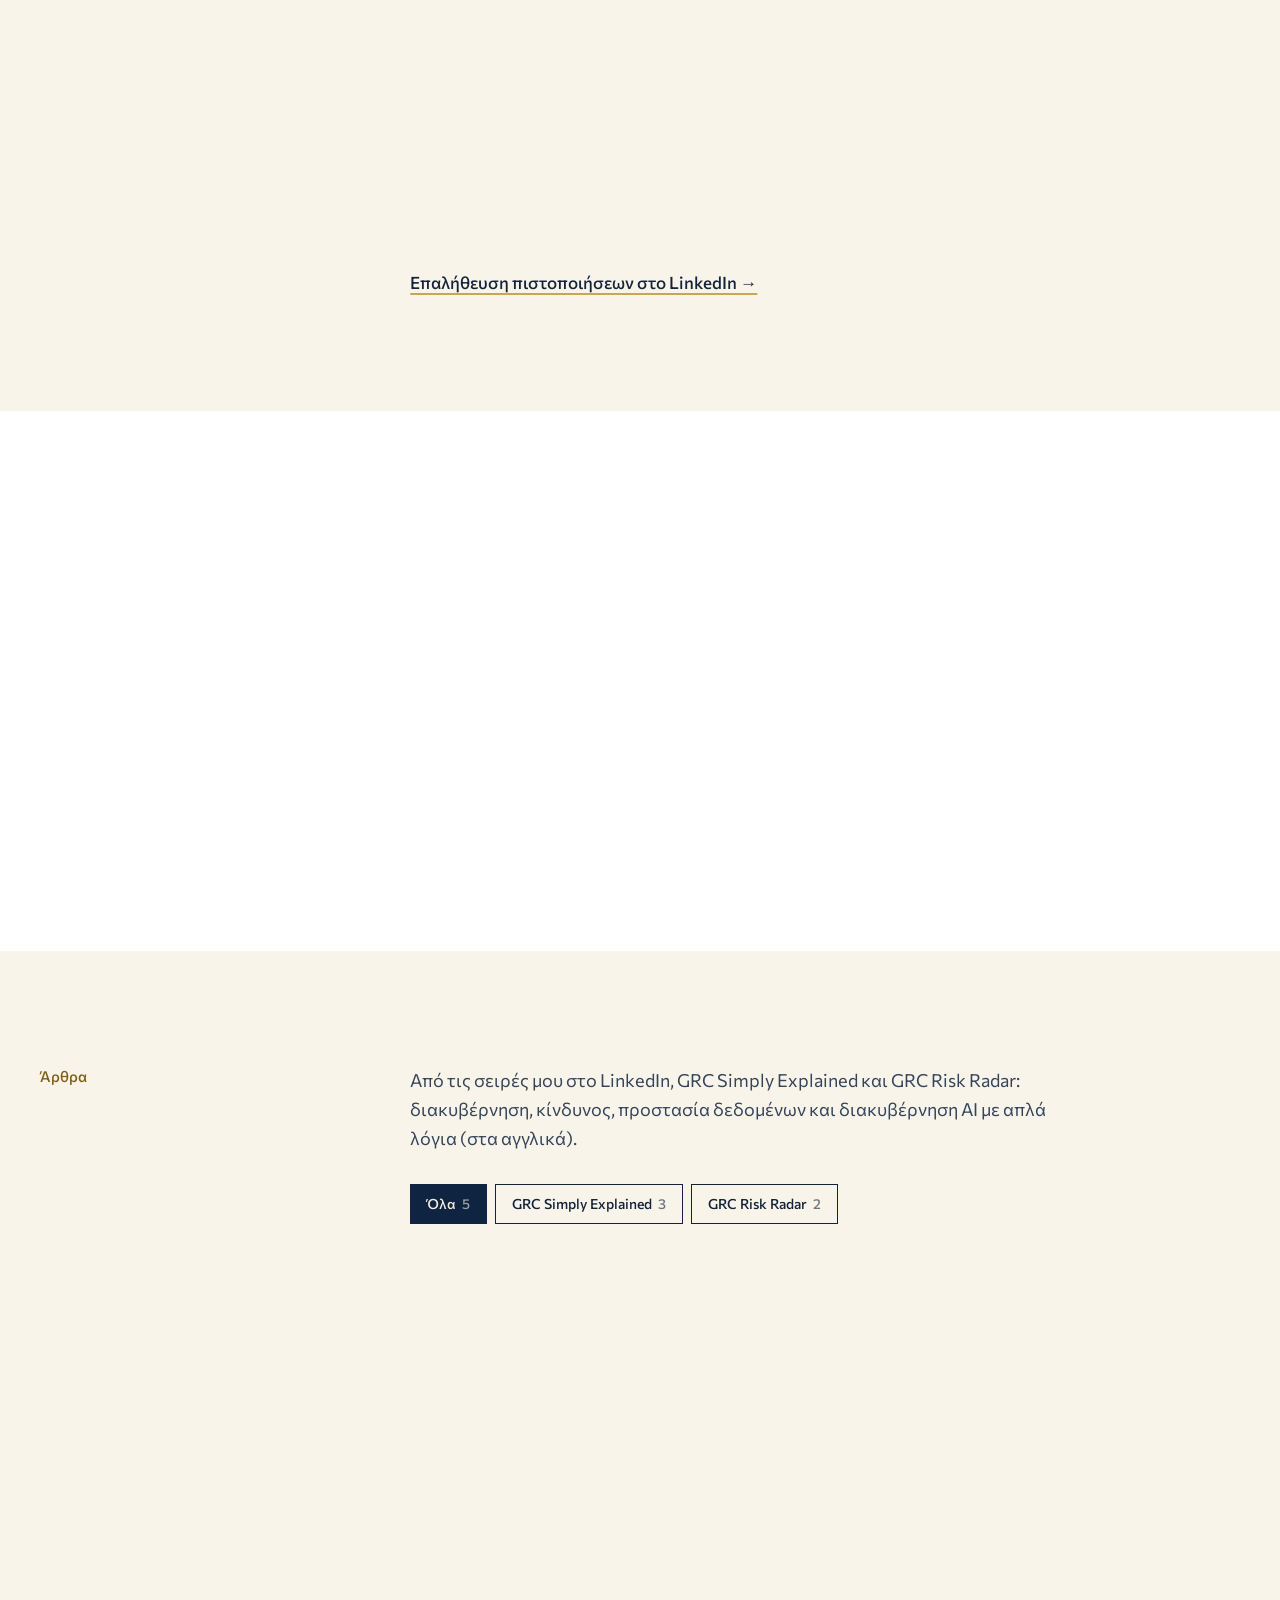
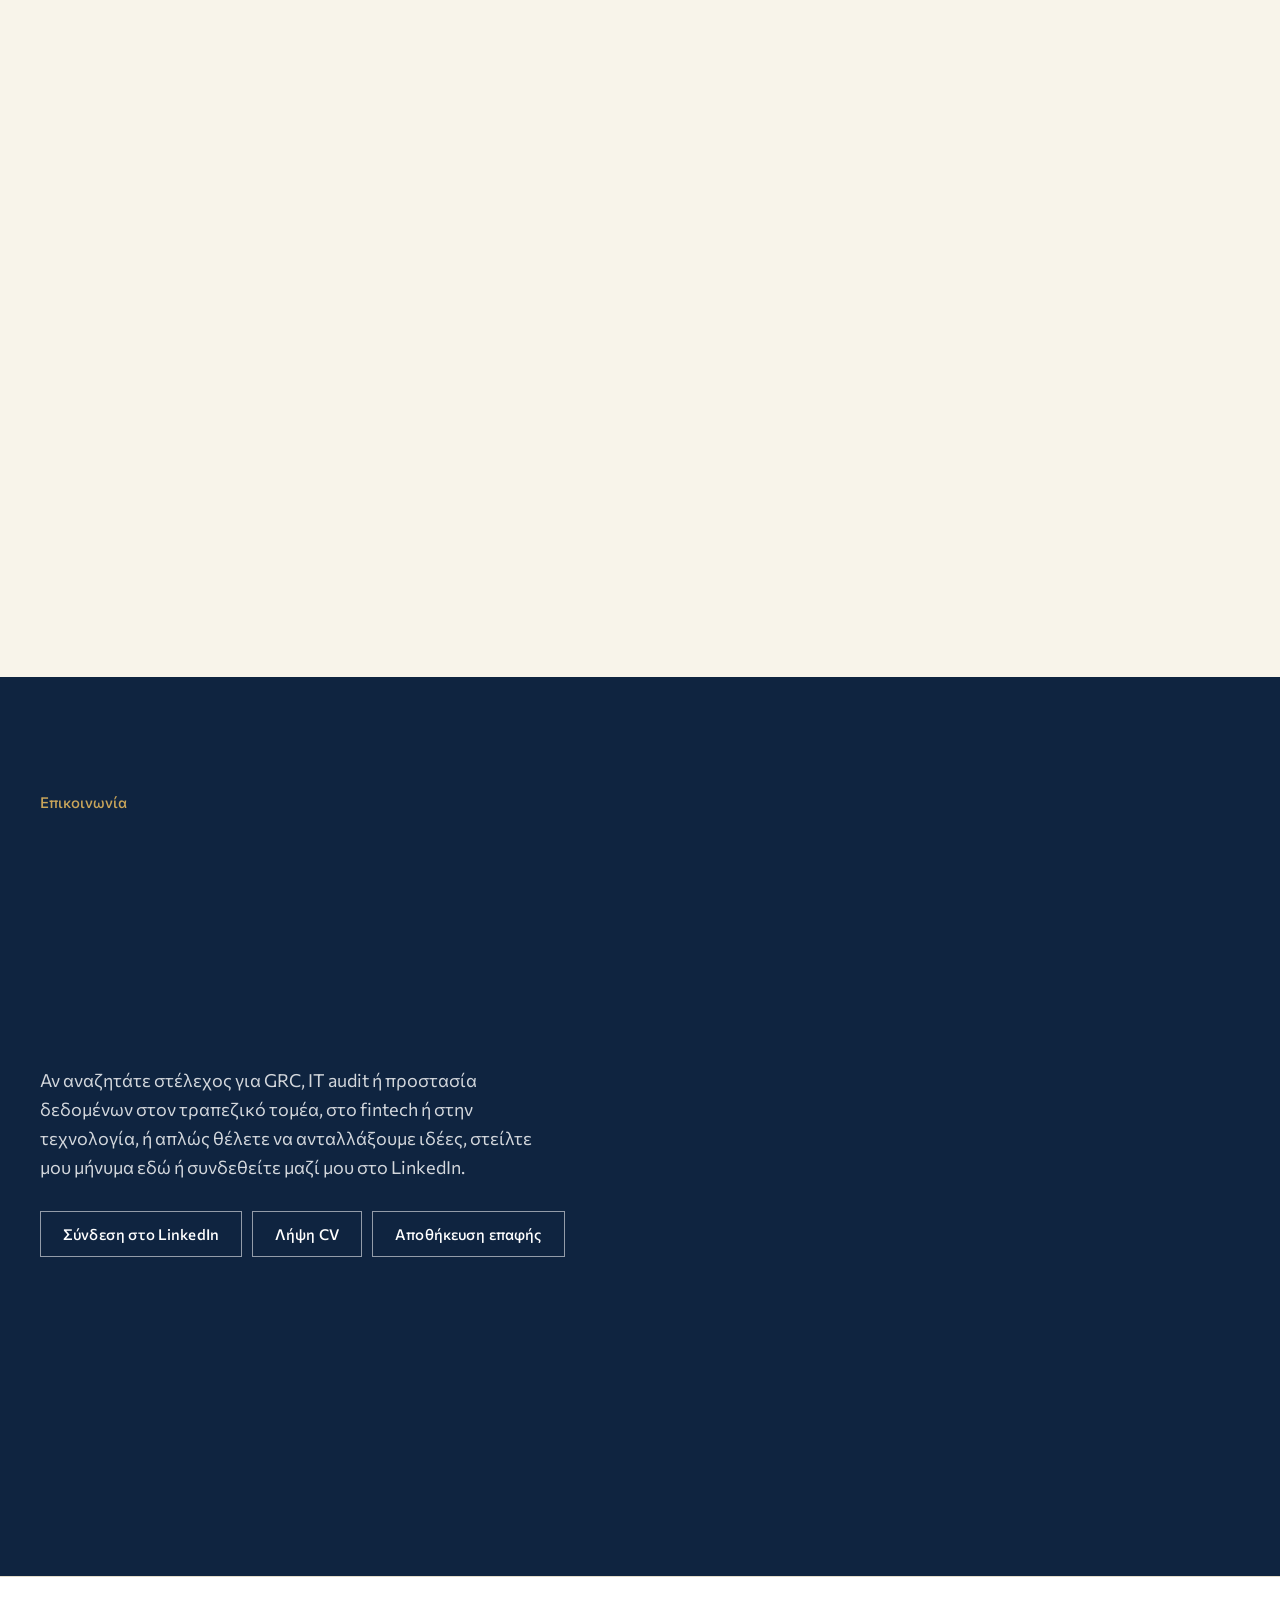
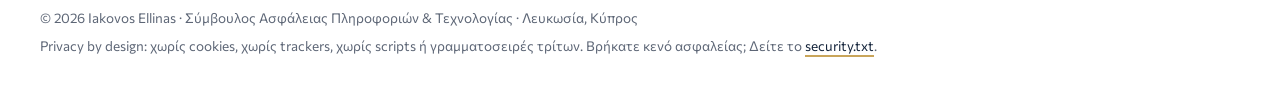
==== commit a7e54e04: "Navy, ivory and gold colour scheme Navy header, hero and contact with gold details, ivory bands for " ====
--- a/el/index.html
+++ b/el/index.html
@@ -13,18 +13,18 @@
   <meta property="og:description" content="Συμβουλευτική, assurance και έρευνα στην ασφάλεια πληροφοριών, την προστασία δεδομένων και τη διακυβέρνηση AI, για τράπεζες, fintech και εταιρείες τεχνολογίας. Lead Auditor ISO/IEC 27001, 27701 και 42001." />
   <meta property="og:type" content="website" />
   <meta property="og:url" content="https://iakovosellinas.github.io/el/" />
-  <meta property="og:image" content="https://iakovosellinas.github.io/og-image.png?v=20261115g" />
+  <meta property="og:image" content="https://iakovosellinas.github.io/og-image.png?v=20261115n" />
   <meta name="twitter:card" content="summary_large_image" />
   <meta name="twitter:title" content="Iakovos Ellinas | Information Security &amp; Technology Consultant" />
   <meta name="twitter:description" content="Συμβουλευτική, assurance και έρευνα στην ασφάλεια πληροφοριών, την προστασία δεδομένων και τη διακυβέρνηση AI, για τράπεζες, fintech και εταιρείες τεχνολογίας. Lead Auditor ISO/IEC 27001, 27701 και 42001." />
-  <meta name="twitter:image" content="https://iakovosellinas.github.io/og-image.png?v=20261115g" />
+  <meta name="twitter:image" content="https://iakovosellinas.github.io/og-image.png?v=20261115n" />
 
   <link rel="icon" type="image/svg+xml" href="../favicon.svg" />
   <link rel="canonical" href="https://iakovosellinas.github.io/el/" />
   <link rel="alternate" hreflang="en" href="https://iakovosellinas.github.io/" />
   <link rel="alternate" hreflang="el" href="https://iakovosellinas.github.io/el/" />
   <link rel="alternate" hreflang="x-default" href="https://iakovosellinas.github.io/" />
-  <meta name="theme-color" content="#ffffff" />
+  <meta name="theme-color" content="#0f2440" />
   <meta name="color-scheme" content="light dark" />
   <meta http-equiv="Content-Security-Policy" content="default-src 'self'; script-src 'self' 'sha256-tJe+7gkclHnfP4NzZt9YBlnECq33wnCZb4DhhLHqdos='; style-src 'self'; img-src 'self' data:; font-src 'self'; connect-src 'self' https://api.web3forms.com; form-action 'self'; base-uri 'self'; object-src 'none'; upgrade-insecure-requests" />
   <meta name="referrer" content="strict-origin-when-cross-origin" />
@@ -70,7 +70,7 @@
   </script>
 
   <!-- ?v= forces browsers to load the new stylesheet instead of a cached old one -->
-  <link rel="stylesheet" href="../style.css?v=20261115g" />
+  <link rel="stylesheet" href="../style.css?v=20261115n" />
 </head>
 
 <body>
@@ -566,6 +566,6 @@
     <p class="footer-trust">Privacy by design: χωρίς cookies, χωρίς trackers, χωρίς scripts ή γραμματοσειρές τρίτων. Βρήκατε κενό ασφαλείας; Δείτε το <a href="/.well-known/security.txt">security.txt</a>.</p>
   </footer>
 
-  <script src="../site.js?v=20261115g" defer></script>
+  <script src="../site.js?v=20261115n" defer></script>
 </body>
 </html>
--- a/style.css
+++ b/style.css
@@ -59,11 +59,13 @@
   --paper: #ffffff;
   --paper-2: #f5f4f0;
   --card: #ffffff;
-  --ink: #161616;
-  --ink-2: #3a3a38;
-  --muted: #62605a;
-  --line: #e2dfd7;
-  --accent: #86651b;      /* deep gold, readable on white */
+  --ink: #13233a;         /* navy ink */
+  --ink-2: #34445a;
+  --muted: #5d6676;
+  --line: #e3dccb;
+  --navy: #0f2440;
+  --tint: #f8f4ea;        /* ivory */
+  --accent: #7f5f17;      /* deep gold, readable on white and ivory */
   --gold: #c9a55a;        /* bright gold for rules and dark surfaces */
   --link: #161616;
   --ok: #2f6b45;
@@ -93,6 +95,8 @@
   --accent: #c9a55a;
   --gold: #c9a55a;
   --link: #ededea;
+  --navy: #111111;
+  --tint: #121212;
   --ok: #7cc39b;
   --warn: #f0a07a;
   --warn-bg: rgba(240, 160, 122, 0.08);
@@ -1091,11 +1095,73 @@
 .case-disclaimer { border-left-color: var(--gold); }
 a, .insight-link { text-decoration-color: var(--gold); }
 ::selection { background: var(--gold); color: #0a0a0a; }
-.site-header { border-bottom-color: var(--gold); }
-.eyebrow { color: var(--accent); font-weight: 500; }
+.eyebrow { font-weight: 500; }
 .btn-primary:hover { background: var(--gold); border-color: var(--gold); color: #0a0a0a; }
 .nav-links .nav-cta:hover { background: var(--gold); border-color: var(--gold); color: #0a0a0a; }
 footer { font-family: var(--sans); font-size: 13.5px; letter-spacing: 0; }
+
+
+/* ---------- Colour: navy, ivory and gold ---------- */
+.site-header { background: var(--navy) !important; border-bottom: 1px solid var(--gold); }
+.site-header .logo, .site-header .nav-links a, .site-header .lang-switch, .site-header .theme-toggle, .site-header .menu-toggle { color: #f3eee2; }
+.site-header .lang-switch, .site-header .theme-toggle, .site-header .menu-toggle { border-color: rgba(243, 238, 226, 0.45); }
+.site-header .lang-switch:hover, .site-header .theme-toggle:hover, .site-header .menu-toggle:hover { color: var(--gold); border-color: var(--gold); }
+.site-header .nav-links a.is-active, .site-header .nav-links a:hover { color: var(--gold); }
+.site-header .nav-links a::after { background: var(--gold); }
+.site-header .nav-links .nav-cta { color: #0a0a0a; background: var(--gold); border-color: var(--gold); }
+.site-header .nav-links .nav-cta:hover { background: #f3eee2; border-color: #f3eee2; color: #0a0a0a; }
+@media (max-width: 1120px) { .site-header .nav-links { background: var(--navy); border-bottom-color: var(--gold); } .site-header .nav-links li { border-bottom-color: rgba(243, 238, 226, 0.15); } }
+
+.hero { background: var(--navy); color: #f3eee2; padding-bottom: clamp(48px, 6vw, 80px); }
+.hero h1, .hero .hero-lead, .hero .cred-std, .hero .cred-la-std { color: #ffffff; }
+.hero .eyebrow, .hero .cred-title { color: var(--gold); }
+.hero .hero-text, .hero .facts { color: rgba(243, 238, 226, 0.82); }
+.hero .facts strong { color: var(--gold); }
+.hero .facts, .hero .cred-panel, .hero .cred-la { border-top-color: var(--gold); }
+.hero .cred-list li { border-bottom-color: rgba(243, 238, 226, 0.16); }
+.hero .cred-area, .hero .exhibit figcaption { color: rgba(243, 238, 226, 0.65); }
+.hero .btn-primary { background: var(--gold); border-color: var(--gold); color: #0a0a0a; }
+.hero .btn-primary:hover { background: #f3eee2; border-color: #f3eee2; }
+.hero .btn-ghost { color: #f3eee2; border-color: rgba(243, 238, 226, 0.55); }
+.hero .btn-ghost:hover { background: #f3eee2; color: var(--navy); border-color: #f3eee2; }
+.avatar { filter: none; }
+.exhibit:hover .avatar { filter: none; }
+.avatar-wrap { outline: 1px solid var(--gold); outline-offset: 6px; }
+
+.section-alt { background: var(--tint); }
+main > .section + .section:not(.contact) { border-top: 0; }
+.section-label { color: var(--accent); }
+.sec-head h2 { color: var(--navy); }
+[data-theme="dark"] .sec-head h2 { color: var(--ink); }
+.card { border-top-color: var(--gold); }
+.case-card > .card-tag, .insight > .card-tag { color: var(--accent) !important; }
+.facts { border-top-width: 2px; }
+.ev-cap[aria-selected="true"] { color: var(--accent); box-shadow: inset 3px 0 0 var(--gold); padding-left: 14px; }
+.ev-row dd::before { color: var(--accent); }
+.chip[aria-pressed="true"] { background: var(--navy); border-color: var(--navy); color: #f3eee2; }
+.btn-primary { background: var(--navy); border-color: var(--navy); }
+.testimonial { border-top: 2px solid var(--gold); }
+.testimonial blockquote { color: var(--navy); }
+[data-theme="dark"] .testimonial blockquote { color: var(--ink); }
+
+.contact { background: var(--navy) !important; color: #f3eee2; }
+[data-theme="dark"] .contact h2, [data-theme="dark"] .contact .sec-head h2 { color: #ffffff; }
+.contact h2, .contact .sec-head h2 { color: #ffffff; }
+footer { color: var(--muted); }
+
+[data-theme="dark"] .hero, [data-theme="dark"] .site-header, [data-theme="dark"] .contact { background: #111111 !important; }
+[data-theme="dark"] .chip[aria-pressed="true"] { background: var(--gold); border-color: var(--gold); color: #0a0a0a; }
+[data-theme="dark"] .btn-primary { background: var(--gold); border-color: var(--gold); color: #0a0a0a; }
+
+.hero .case-disclaimer { color: rgba(243, 238, 226, 0.8); }
+.hero .case-facts { border-top-color: var(--gold); }
+.hero .case-facts dt { color: var(--gold); }
+.hero .case-facts dd { color: #f3eee2; }
+.hero .case-facts > div + div { border-left-color: rgba(243, 238, 226, 0.2); }
+.site-header .case-back { color: #f3eee2; border-color: rgba(243, 238, 226, 0.45); }
+.site-header .case-back:hover { color: var(--gold); border-color: var(--gold); }
+.notfound p { color: rgba(243, 238, 226, 0.82); }
+.notfound .code { color: var(--gold); border-color: var(--gold); }
 
 /* ---------- Print ---------- */
 @media print {
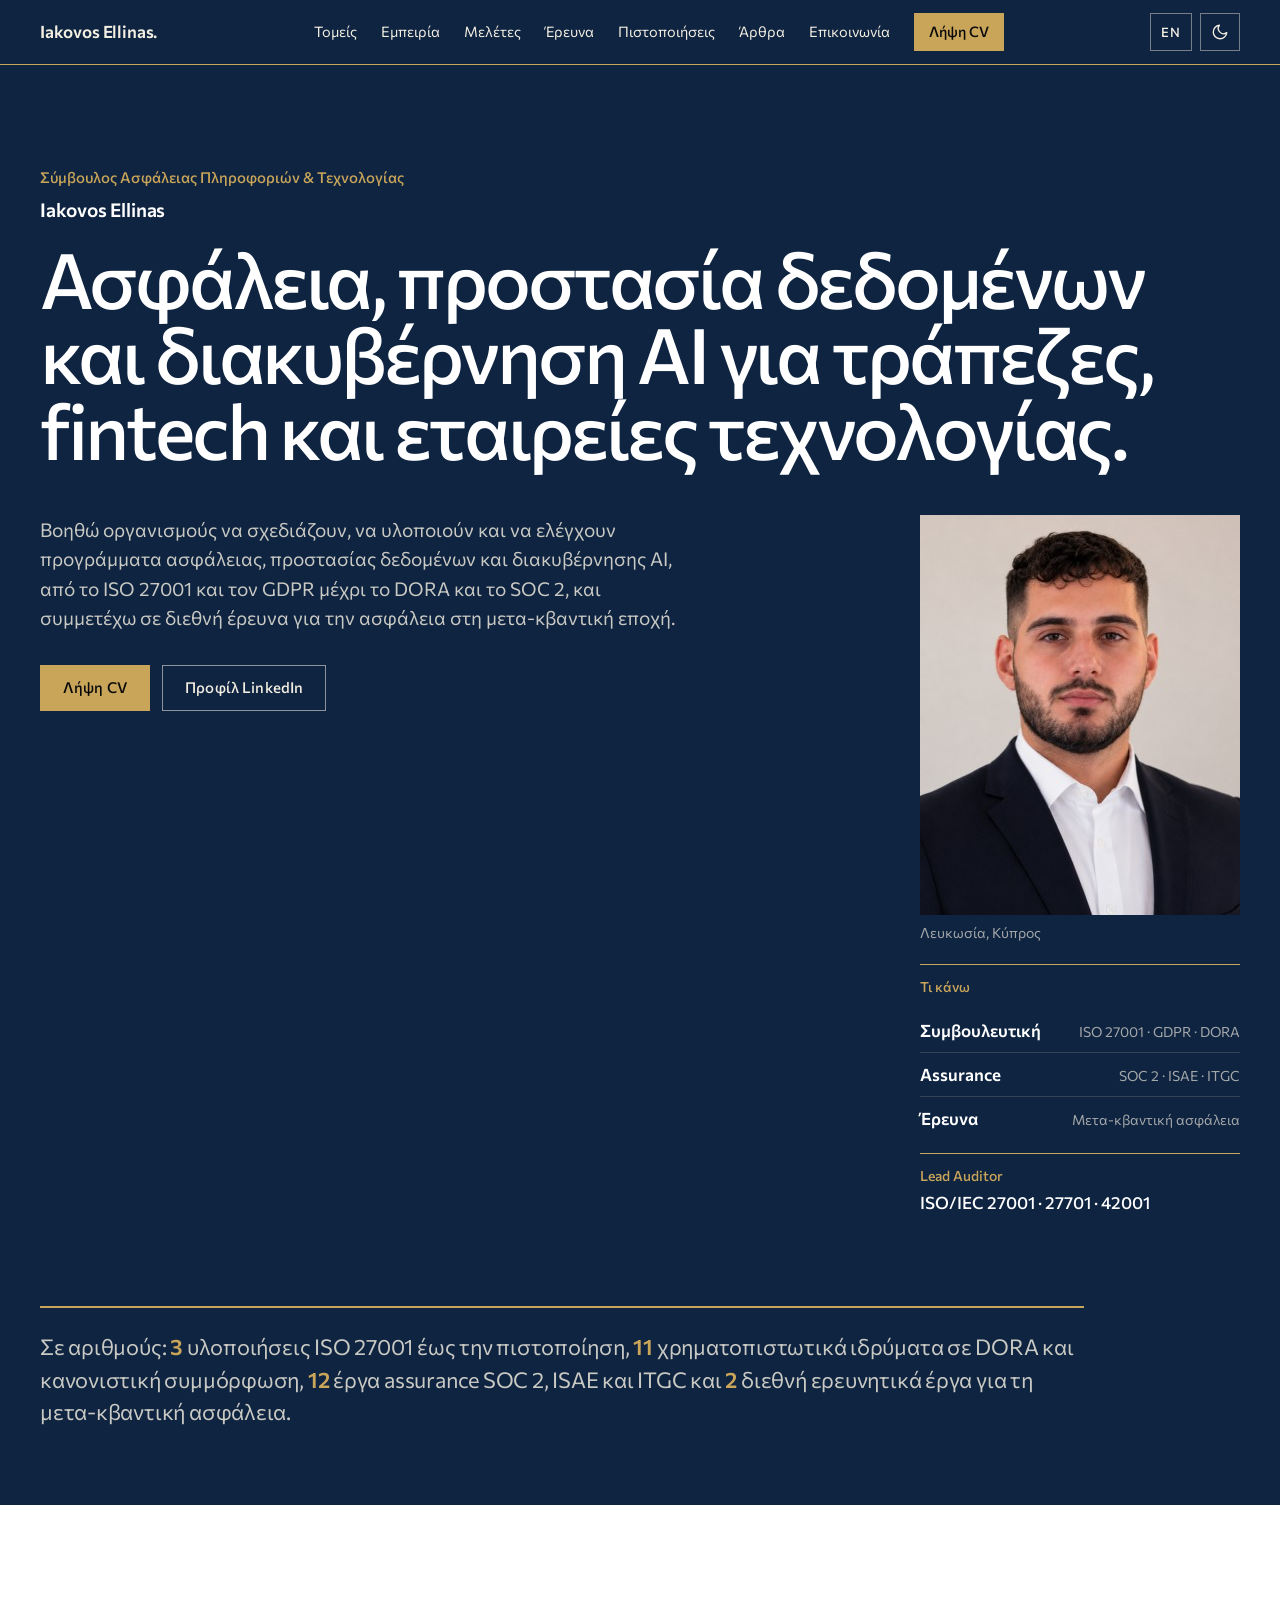
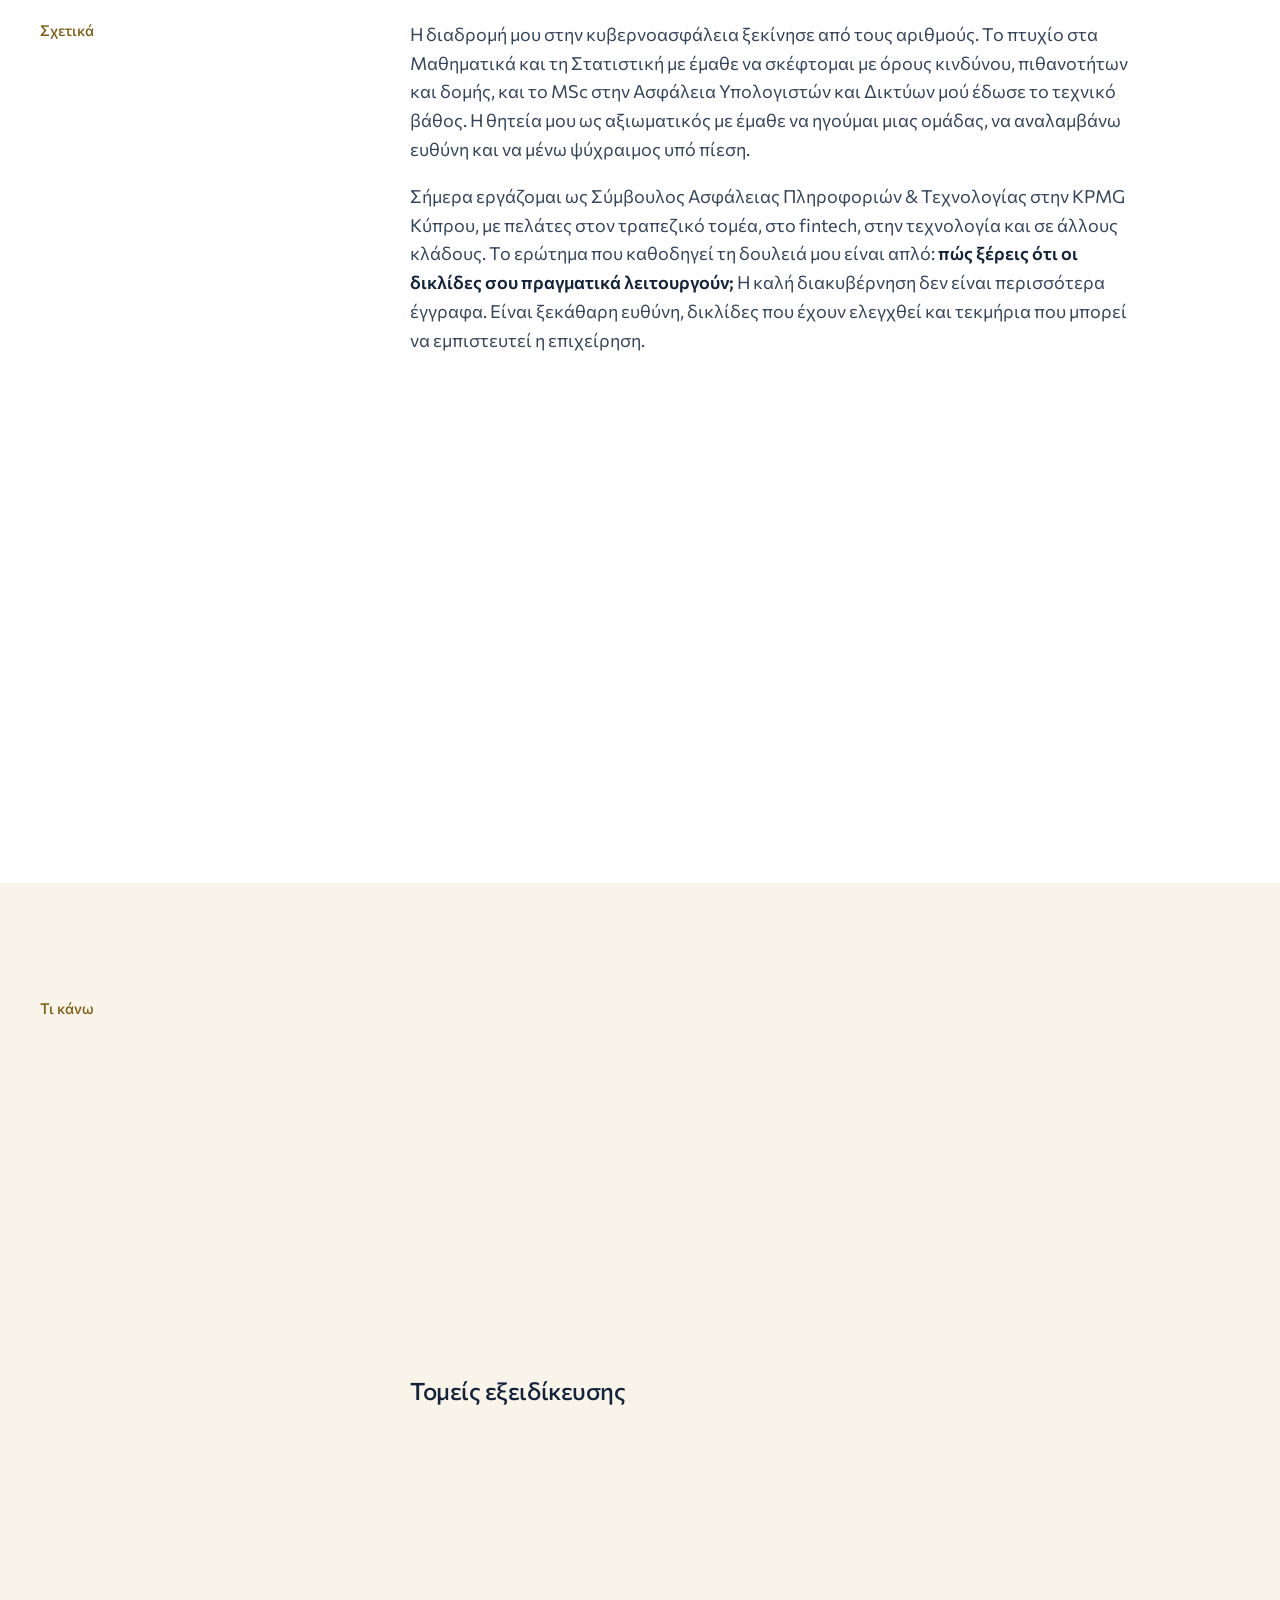
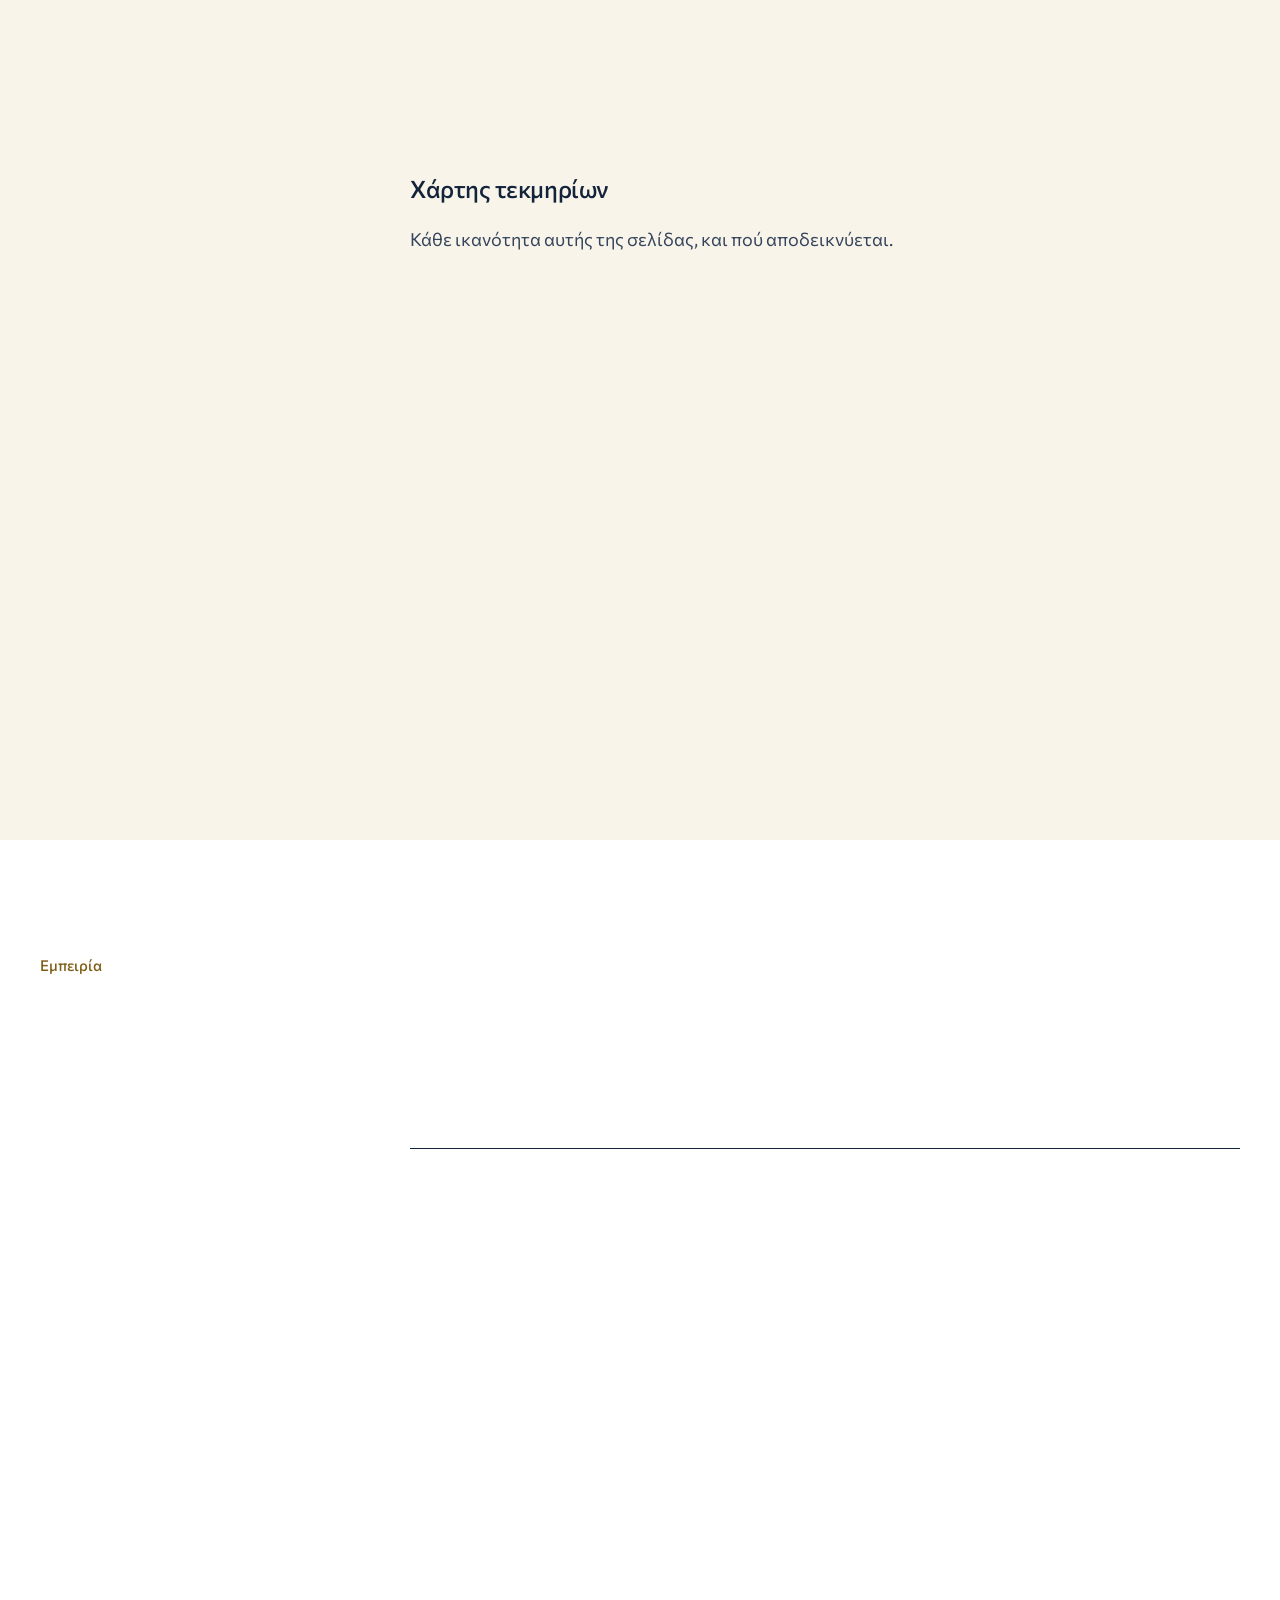
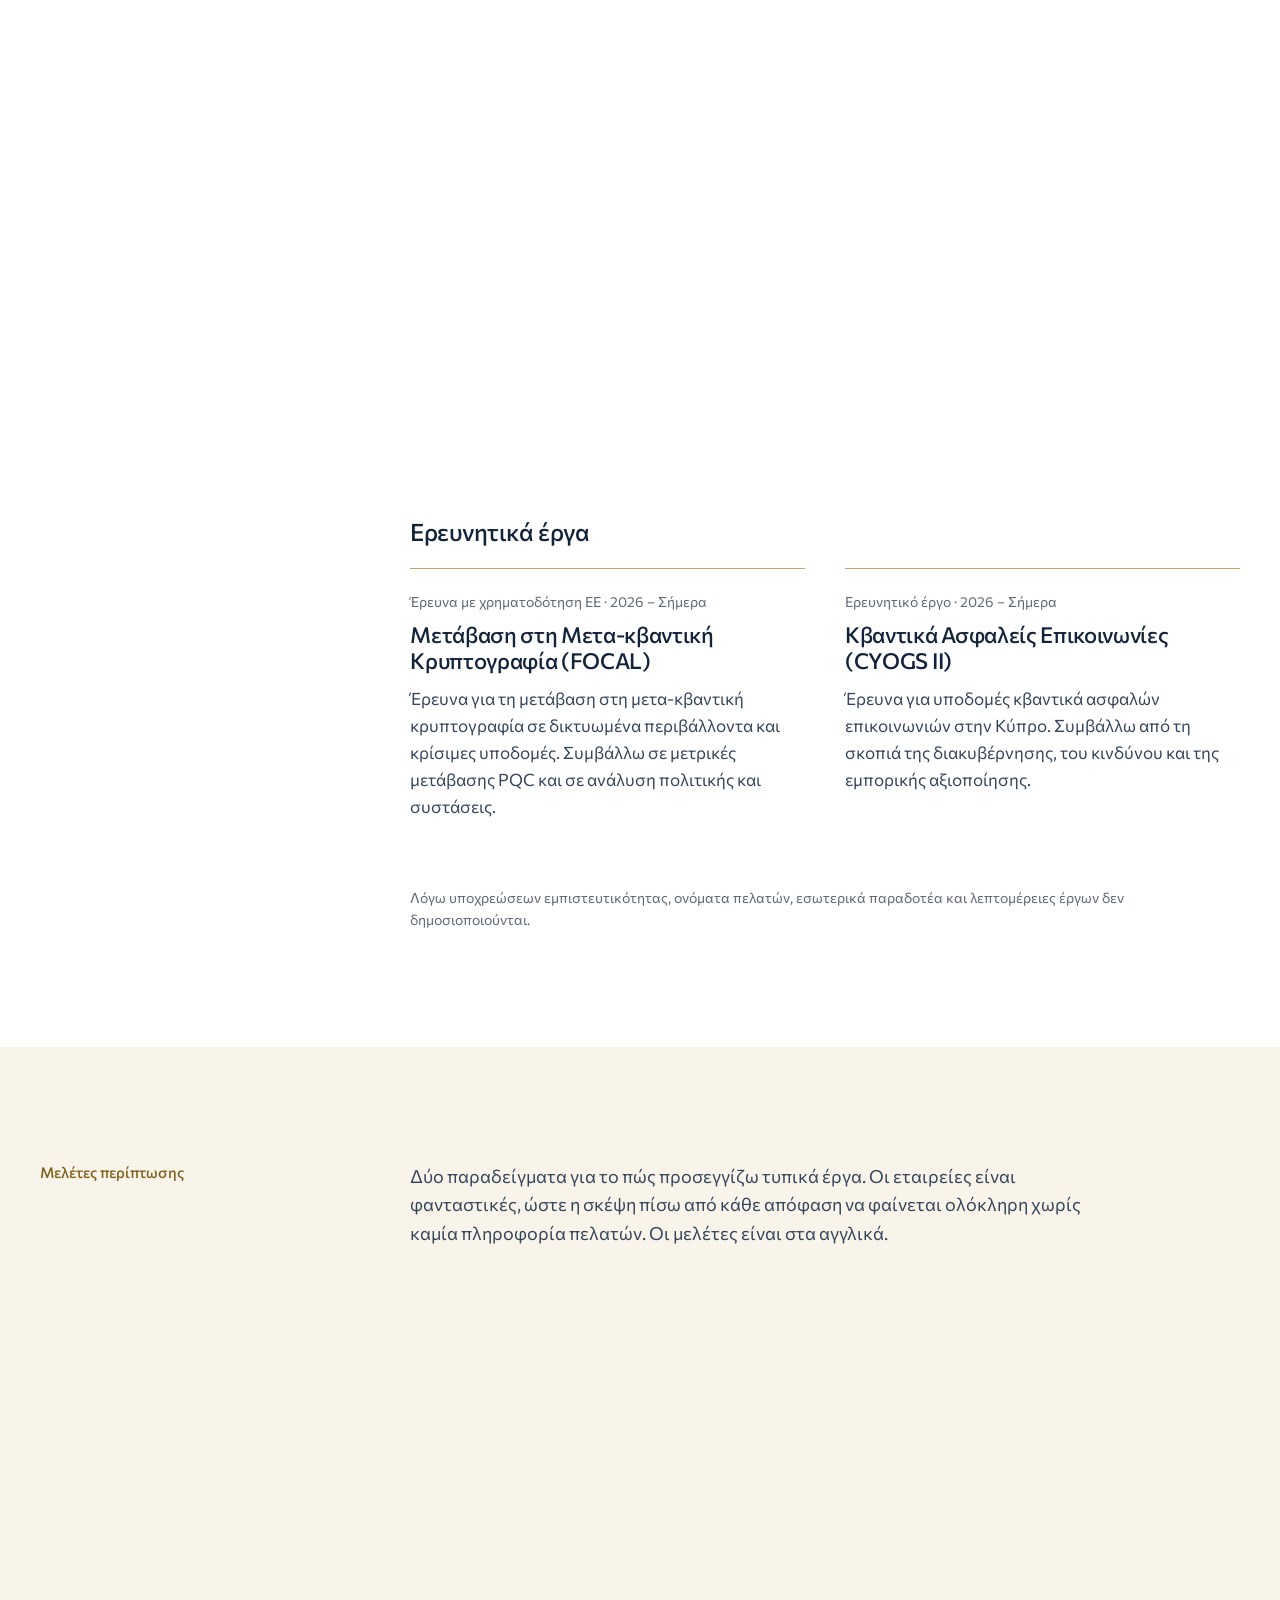
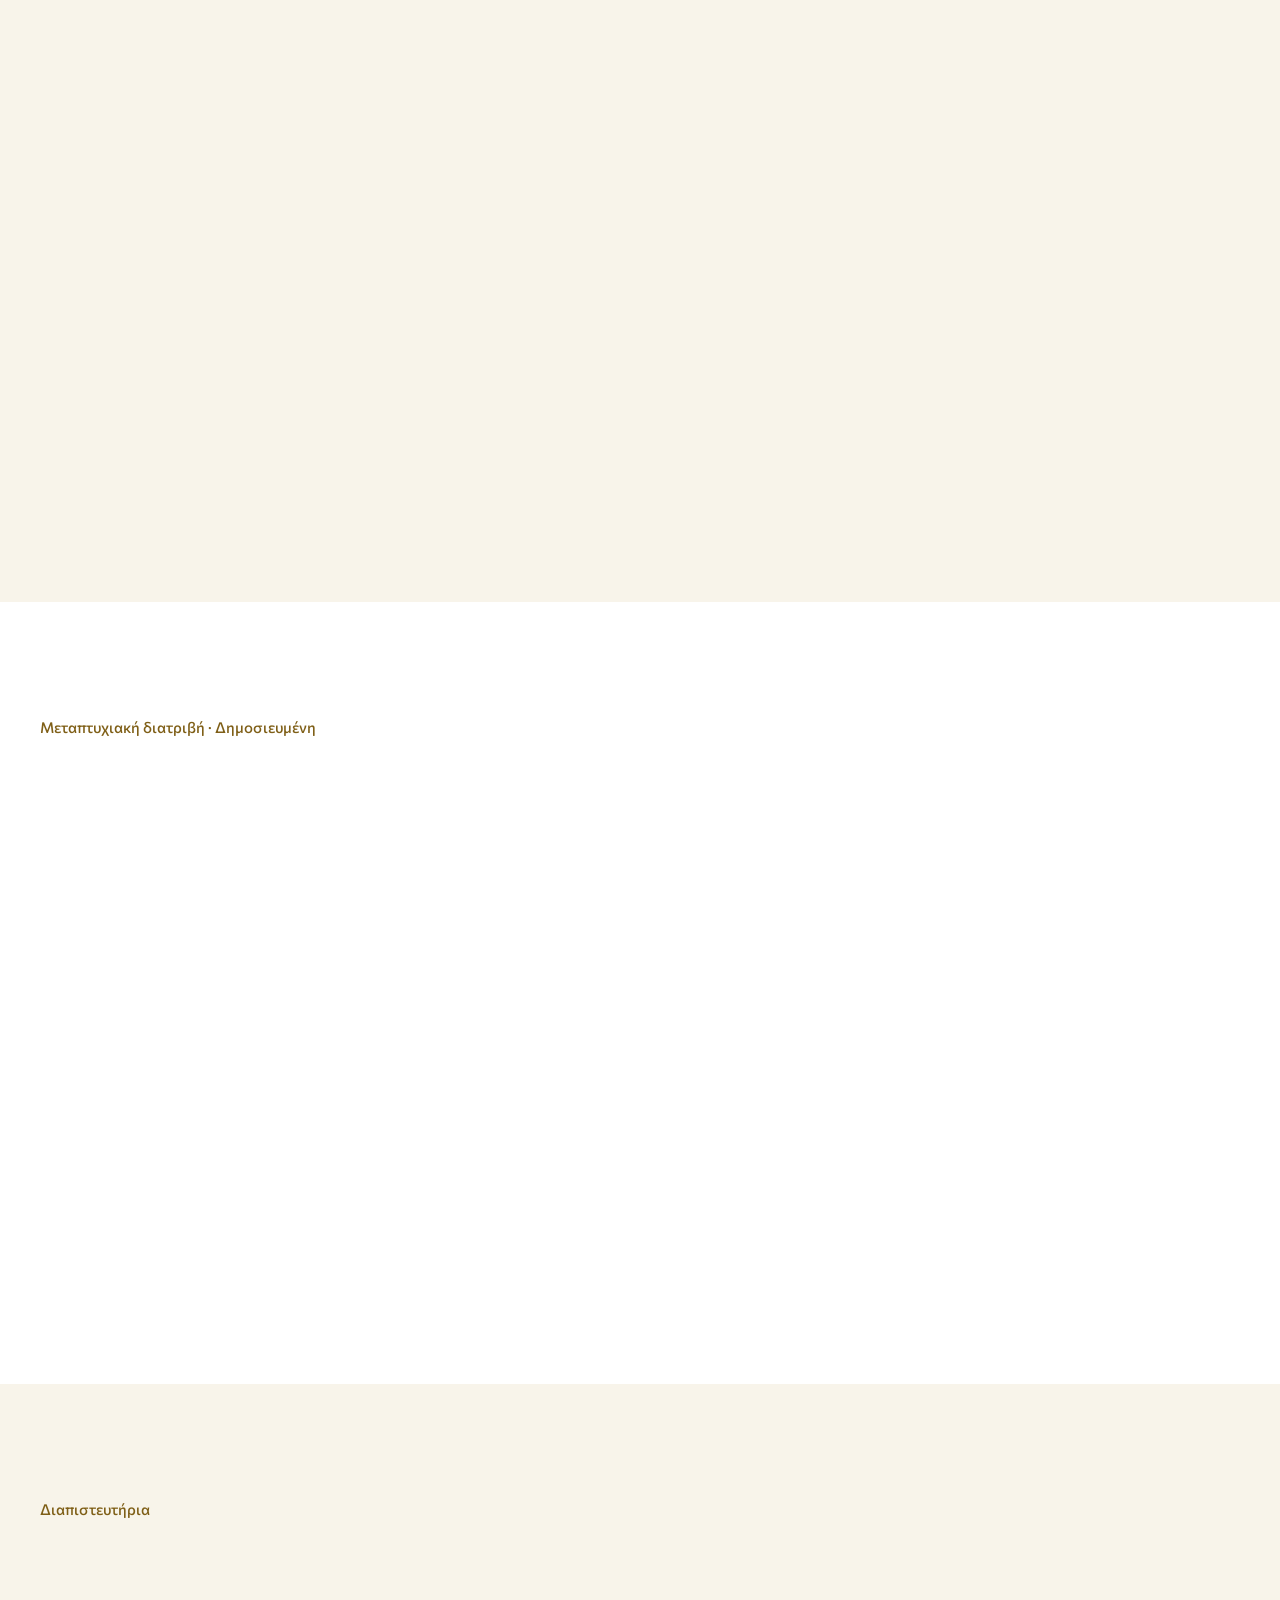
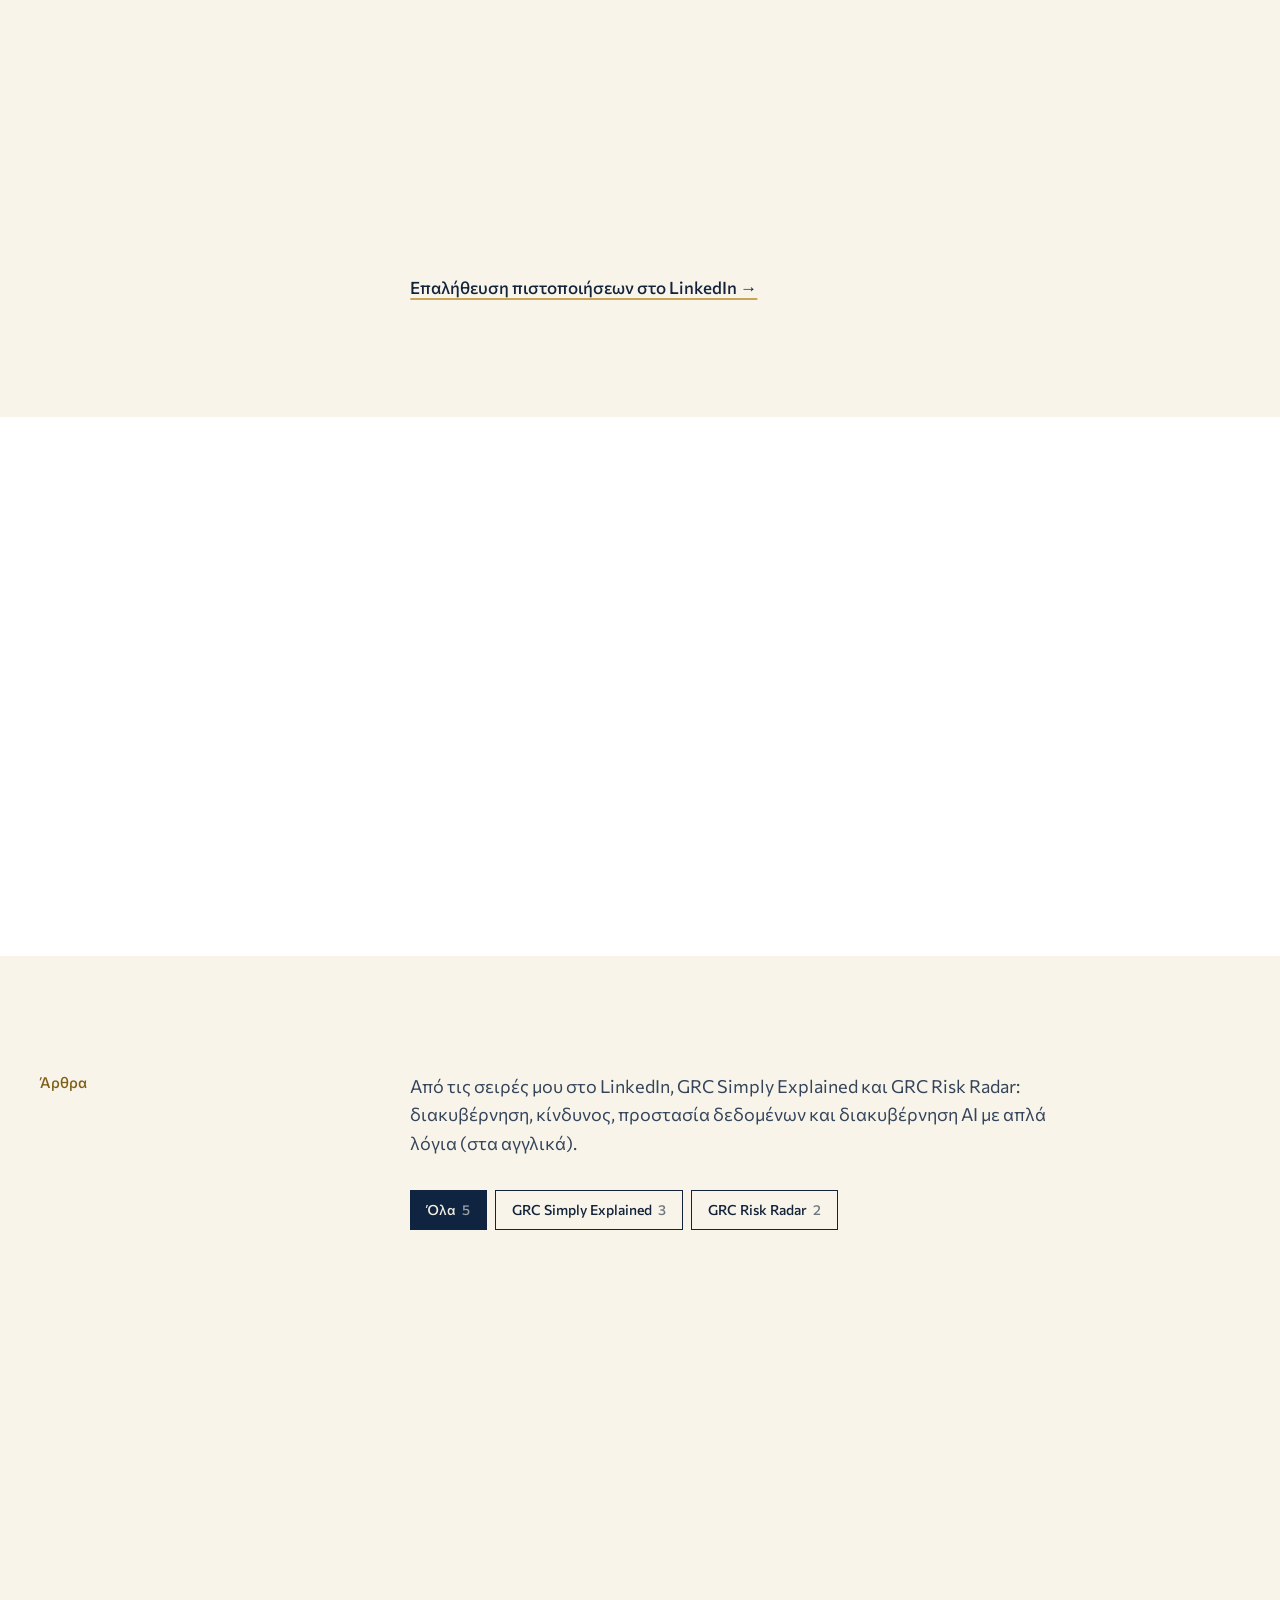
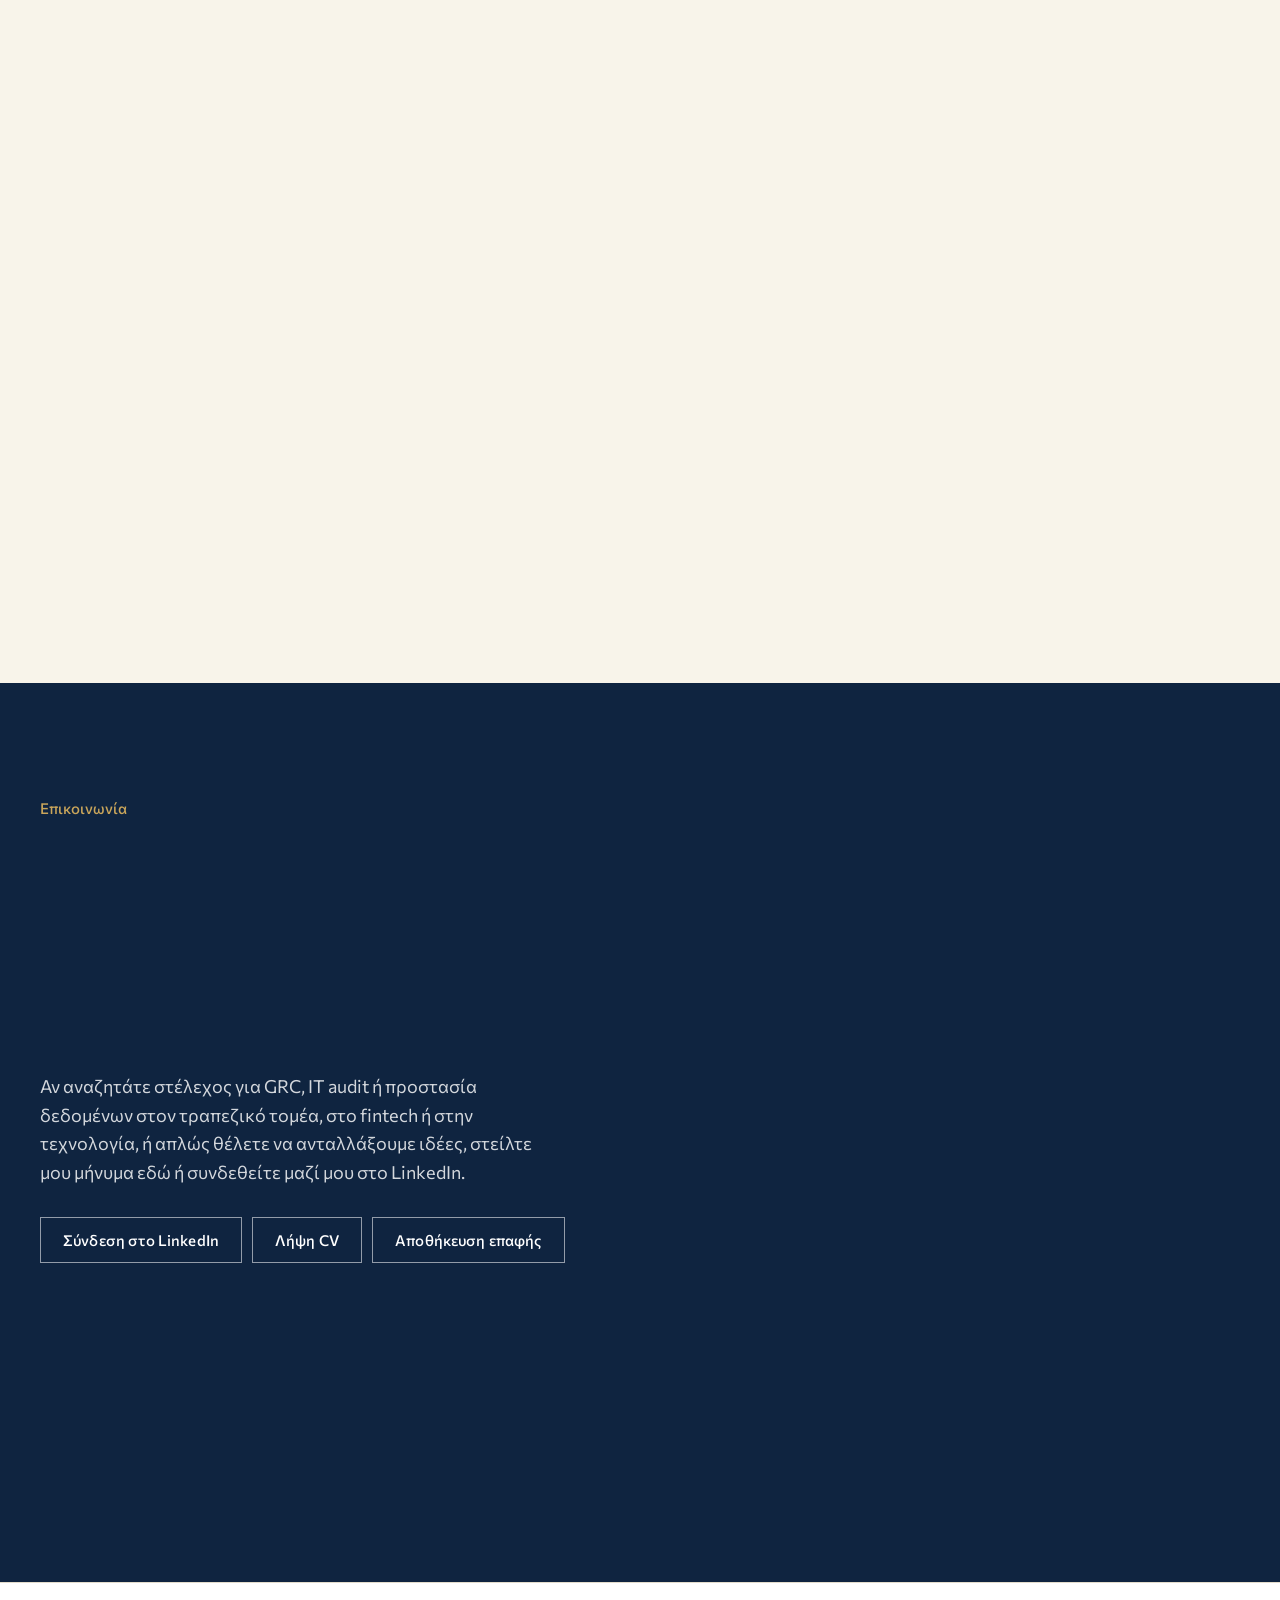
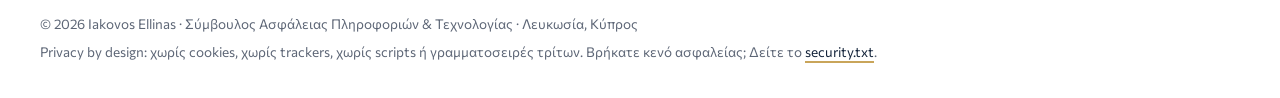
==== commit 3540a6cc: "Simpler: no pinned headings, no photo frame, no monospace Section headings scroll with their content" ====
--- a/el/index.html
+++ b/el/index.html
@@ -70,7 +70,7 @@
   </script>
 
   <!-- ?v= forces browsers to load the new stylesheet instead of a cached old one -->
-  <link rel="stylesheet" href="../style.css?v=20261115n" />
+  <link rel="stylesheet" href="../style.css?v=20261115q" />
 </head>
 
 <body>
@@ -566,6 +566,6 @@
     <p class="footer-trust">Privacy by design: χωρίς cookies, χωρίς trackers, χωρίς scripts ή γραμματοσειρές τρίτων. Βρήκατε κενό ασφαλείας; Δείτε το <a href="/.well-known/security.txt">security.txt</a>.</p>
   </footer>
 
-  <script src="../site.js?v=20261115n" defer></script>
+  <script src="../site.js?v=20261115q" defer></script>
 </body>
 </html>
--- a/style.css
+++ b/style.css
@@ -34,24 +34,6 @@
   unicode-range: U+0100-02BA,U+02BD-02C5,U+02C7-02CC,U+02CE-02D7,U+02DD-02FF,U+1E00-1E9F,U+20A0-20AB,U+20AD-20C0,U+2113,U+2C60-2C7F,U+A720-A7FF; }
 @font-face { font-family: "Statement Sans"; font-style: normal; font-weight: 600; font-display: swap;
   src: url("fonts/commissioner-greek-600-normal.woff2?v=4") format("woff2");
-  unicode-range: U+0370-0377,U+037A-037F,U+0384-038A,U+038C,U+038E-03A1,U+03A3-03FF; }
-@font-face { font-family: "Statement Mono"; font-style: normal; font-weight: 400; font-display: swap;
-  src: url("fonts/jetbrains-mono-latin-400-normal.woff2?v=4") format("woff2");
-  unicode-range: U+0000-00FF,U+0131,U+0152-0153,U+02BB-02BC,U+02C6,U+02DA,U+02DC,U+0304,U+0308,U+0329,U+2000-206F,U+20AC,U+2122,U+2191,U+2193,U+2212,U+2215,U+FEFF,U+FFFD; }
-@font-face { font-family: "Statement Mono"; font-style: normal; font-weight: 400; font-display: swap;
-  src: url("fonts/jetbrains-mono-latin-ext-400-normal.woff2?v=4") format("woff2");
-  unicode-range: U+0100-02BA,U+02BD-02C5,U+02C7-02CC,U+02CE-02D7,U+02DD-02FF,U+1E00-1E9F,U+20A0-20AB,U+20AD-20C0,U+2113,U+2C60-2C7F,U+A720-A7FF; }
-@font-face { font-family: "Statement Mono"; font-style: normal; font-weight: 400; font-display: swap;
-  src: url("fonts/jetbrains-mono-greek-400-normal.woff2?v=4") format("woff2");
-  unicode-range: U+0370-0377,U+037A-037F,U+0384-038A,U+038C,U+038E-03A1,U+03A3-03FF; }
-@font-face { font-family: "Statement Mono"; font-style: normal; font-weight: 500; font-display: swap;
-  src: url("fonts/jetbrains-mono-latin-500-normal.woff2?v=4") format("woff2");
-  unicode-range: U+0000-00FF,U+0131,U+0152-0153,U+02BB-02BC,U+02C6,U+02DA,U+02DC,U+0304,U+0308,U+0329,U+2000-206F,U+20AC,U+2122,U+2191,U+2193,U+2212,U+2215,U+FEFF,U+FFFD; }
-@font-face { font-family: "Statement Mono"; font-style: normal; font-weight: 500; font-display: swap;
-  src: url("fonts/jetbrains-mono-latin-ext-500-normal.woff2?v=4") format("woff2");
-  unicode-range: U+0100-02BA,U+02BD-02C5,U+02C7-02CC,U+02CE-02D7,U+02DD-02FF,U+1E00-1E9F,U+20A0-20AB,U+20AD-20C0,U+2113,U+2C60-2C7F,U+A720-A7FF; }
-@font-face { font-family: "Statement Mono"; font-style: normal; font-weight: 500; font-display: swap;
-  src: url("fonts/jetbrains-mono-greek-500-normal.woff2?v=4") format("woff2");
   unicode-range: U+0370-0377,U+037A-037F,U+0384-038A,U+038C,U+038E-03A1,U+03A3-03FF; }
 
 /* ---------- Colours ---------- */
@@ -1163,6 +1145,17 @@
 .notfound p { color: rgba(243, 238, 226, 0.82); }
 .notfound .code { color: var(--gold); border-color: var(--gold); }
 
+
+/* ---------- Simpler: no sticky headings, no photo frame, no monospace ---------- */
+main > .section:not(.testimonial-section):not(.contact):not(.case-section) > .container > .sec-head,
+.about-grid > div > .sec-head { position: static; }
+.avatar-wrap { outline: 0; }
+:root, [data-theme="dark"] { --mono: var(--sans); }
+.path-date, .tl-date, .cert-id, .doc-checks b, .doc-bar em, footer, .case-facts dt, .ev-table, .chip { letter-spacing: 0 !important; text-transform: none !important; }
+.path-date { font-size: 14px; font-weight: 600; }
+.tl-date { font-size: 15px; font-weight: 600; }
+.cert-id { font-size: 14px; }
+
 /* ---------- Print ---------- */
 @media print {
   :root, [data-theme="dark"] { --paper: #fff; --paper-2: #fff; --card: #fff; --ink: #000; --ink-2: #222; --muted: #444; --line: #bbb; --accent: #86651b; --link: #000; --on-ink: #fff; --shadow: none; }
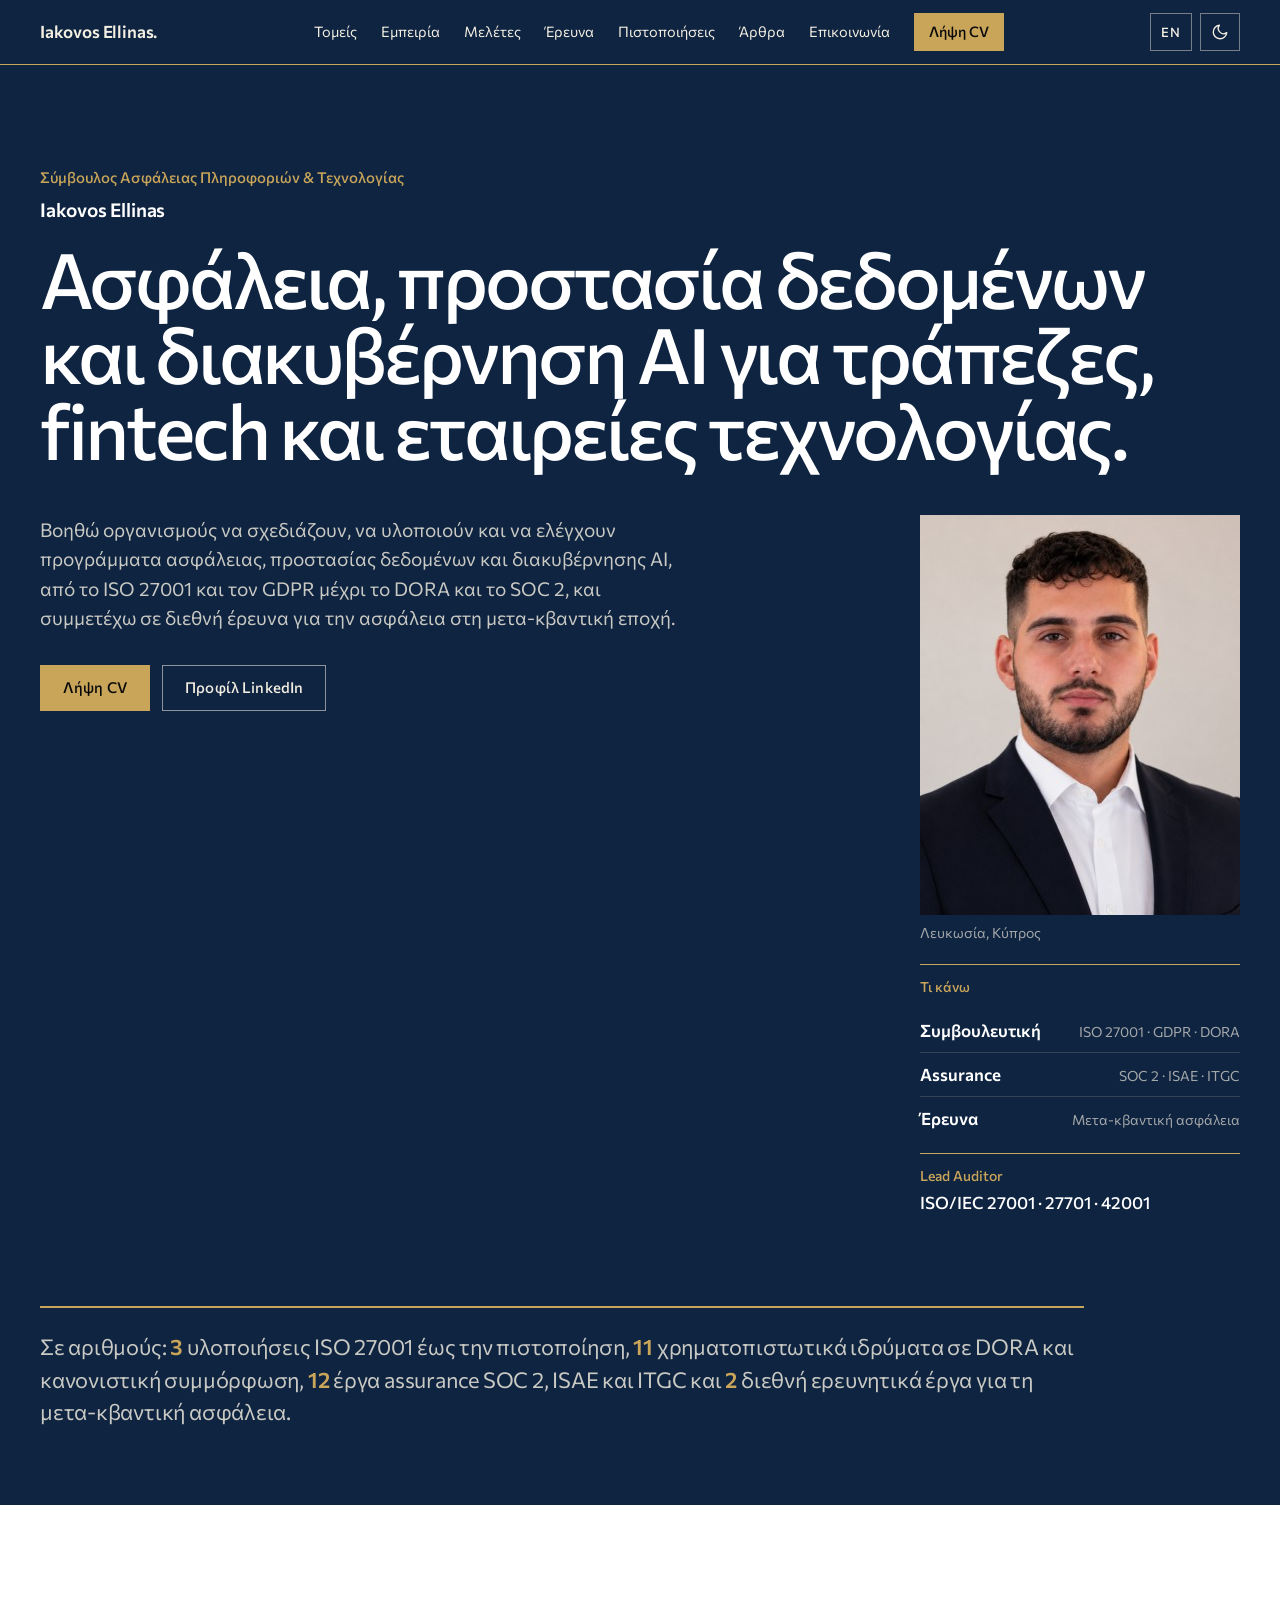
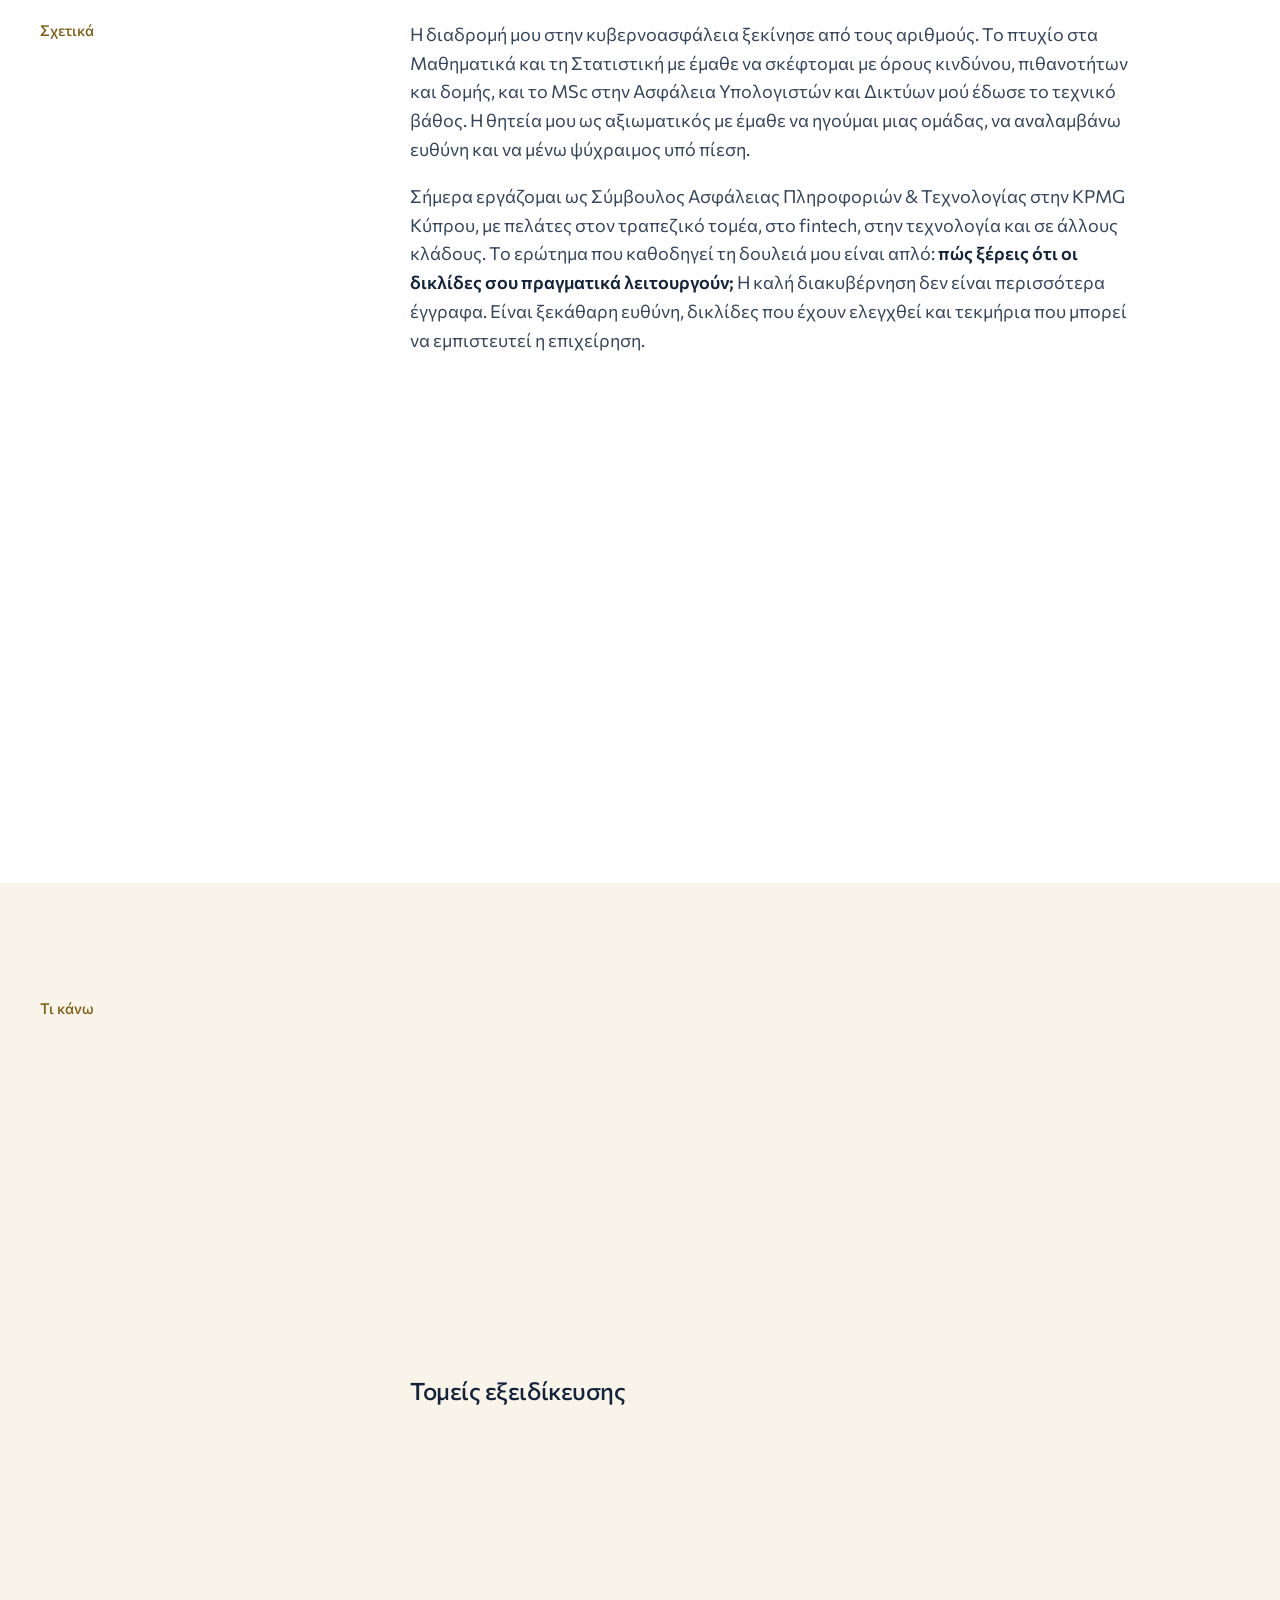
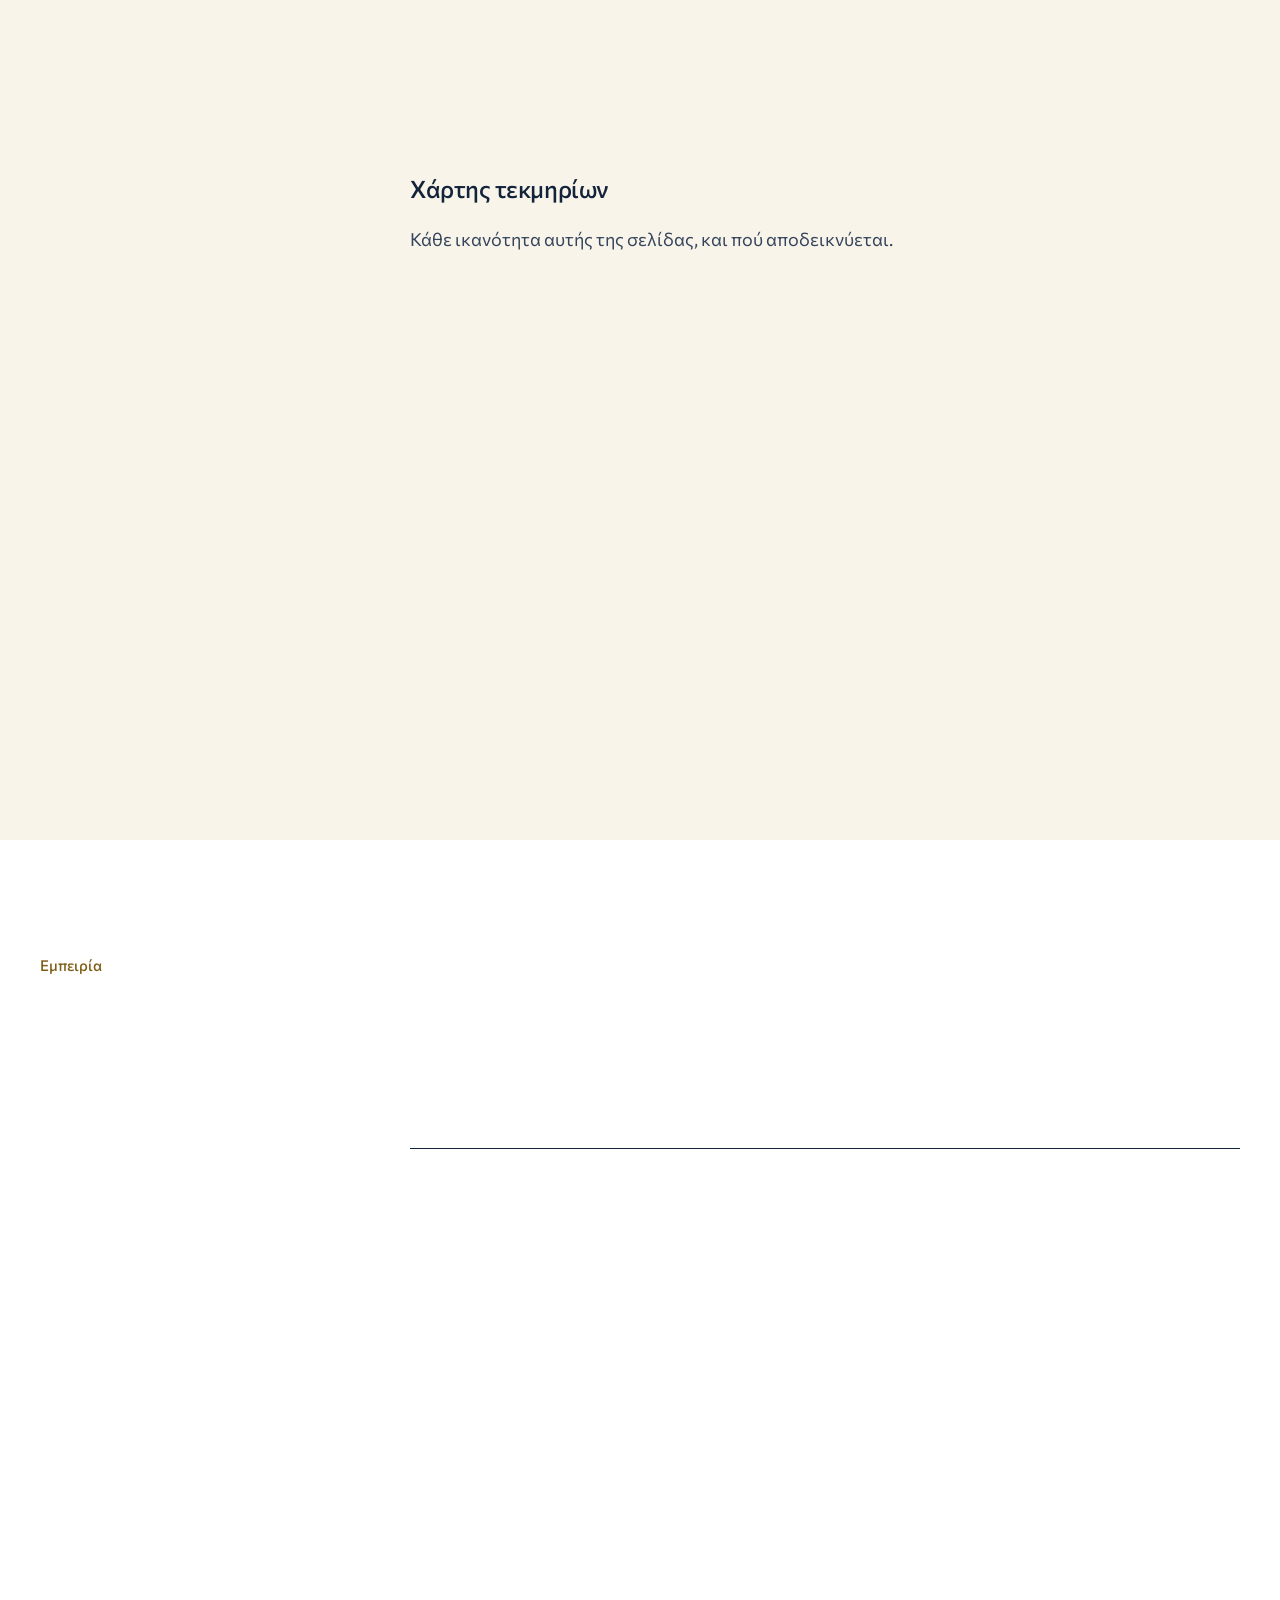
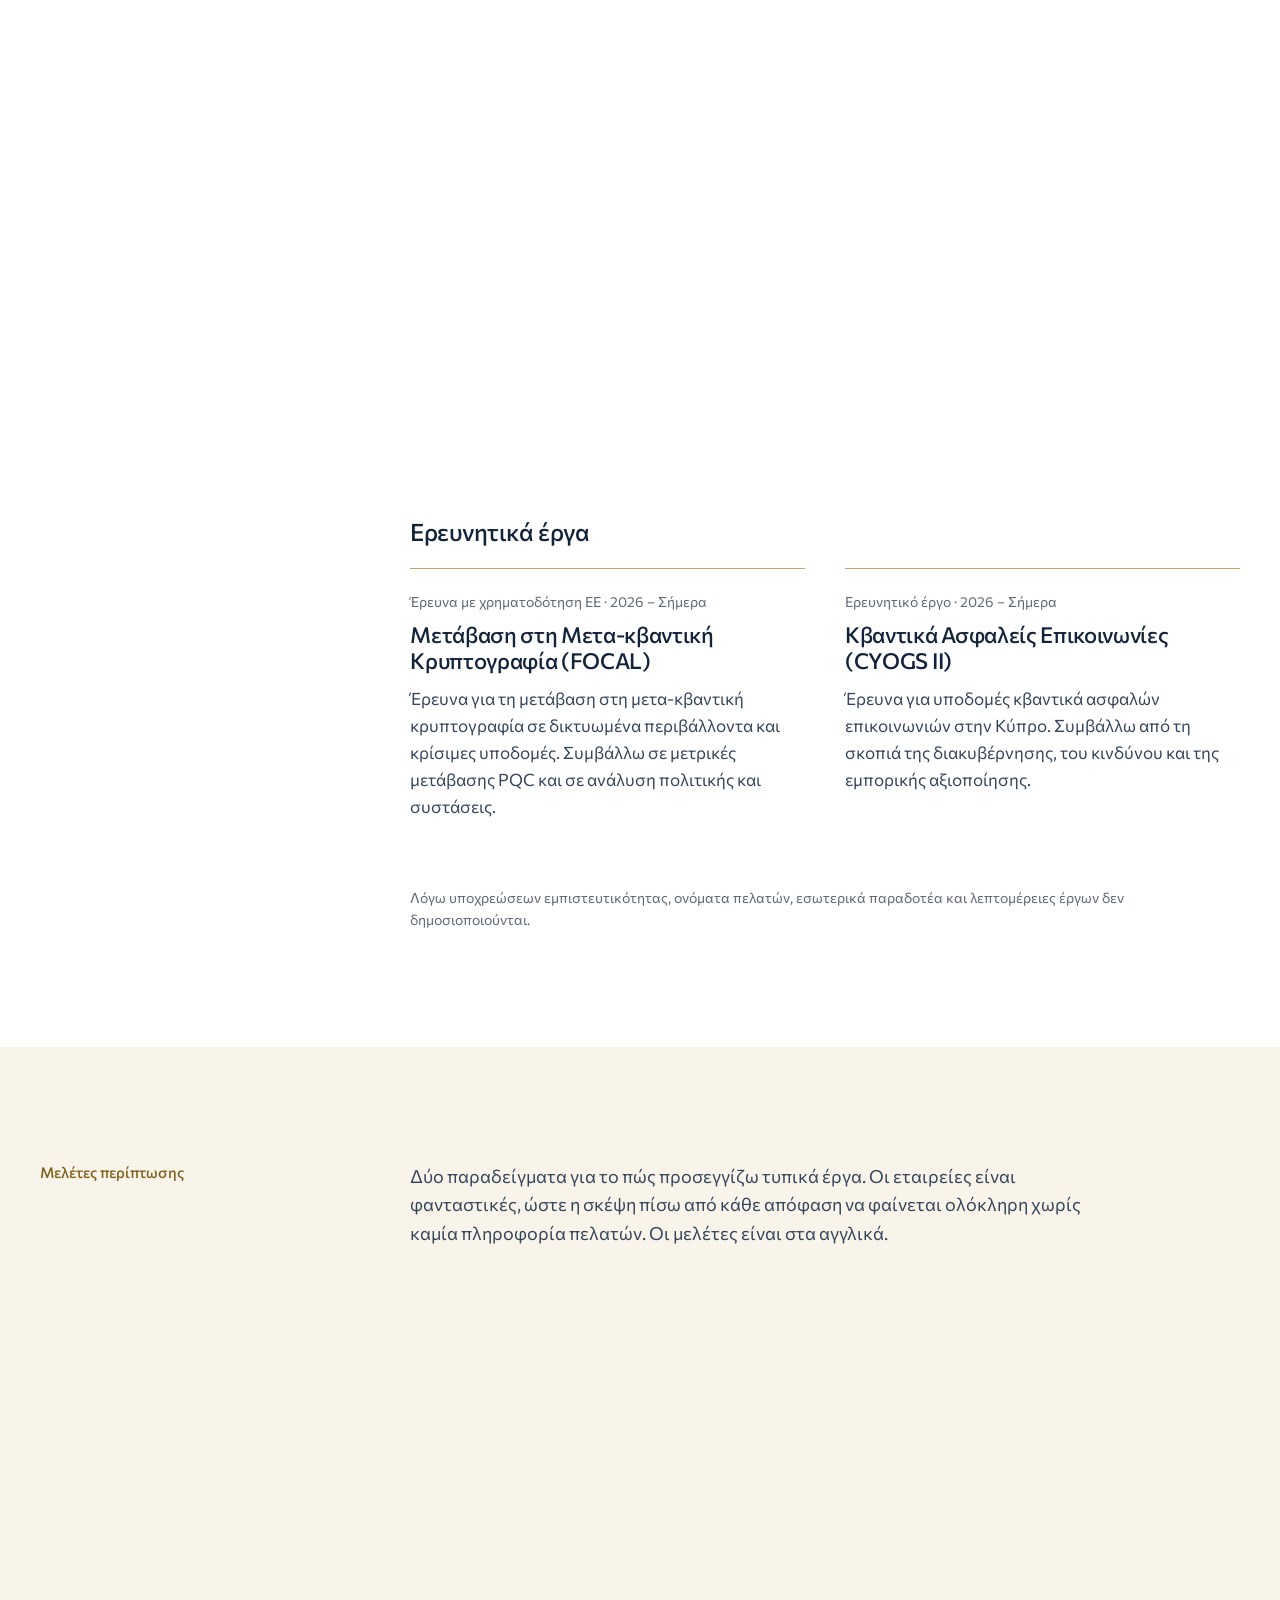
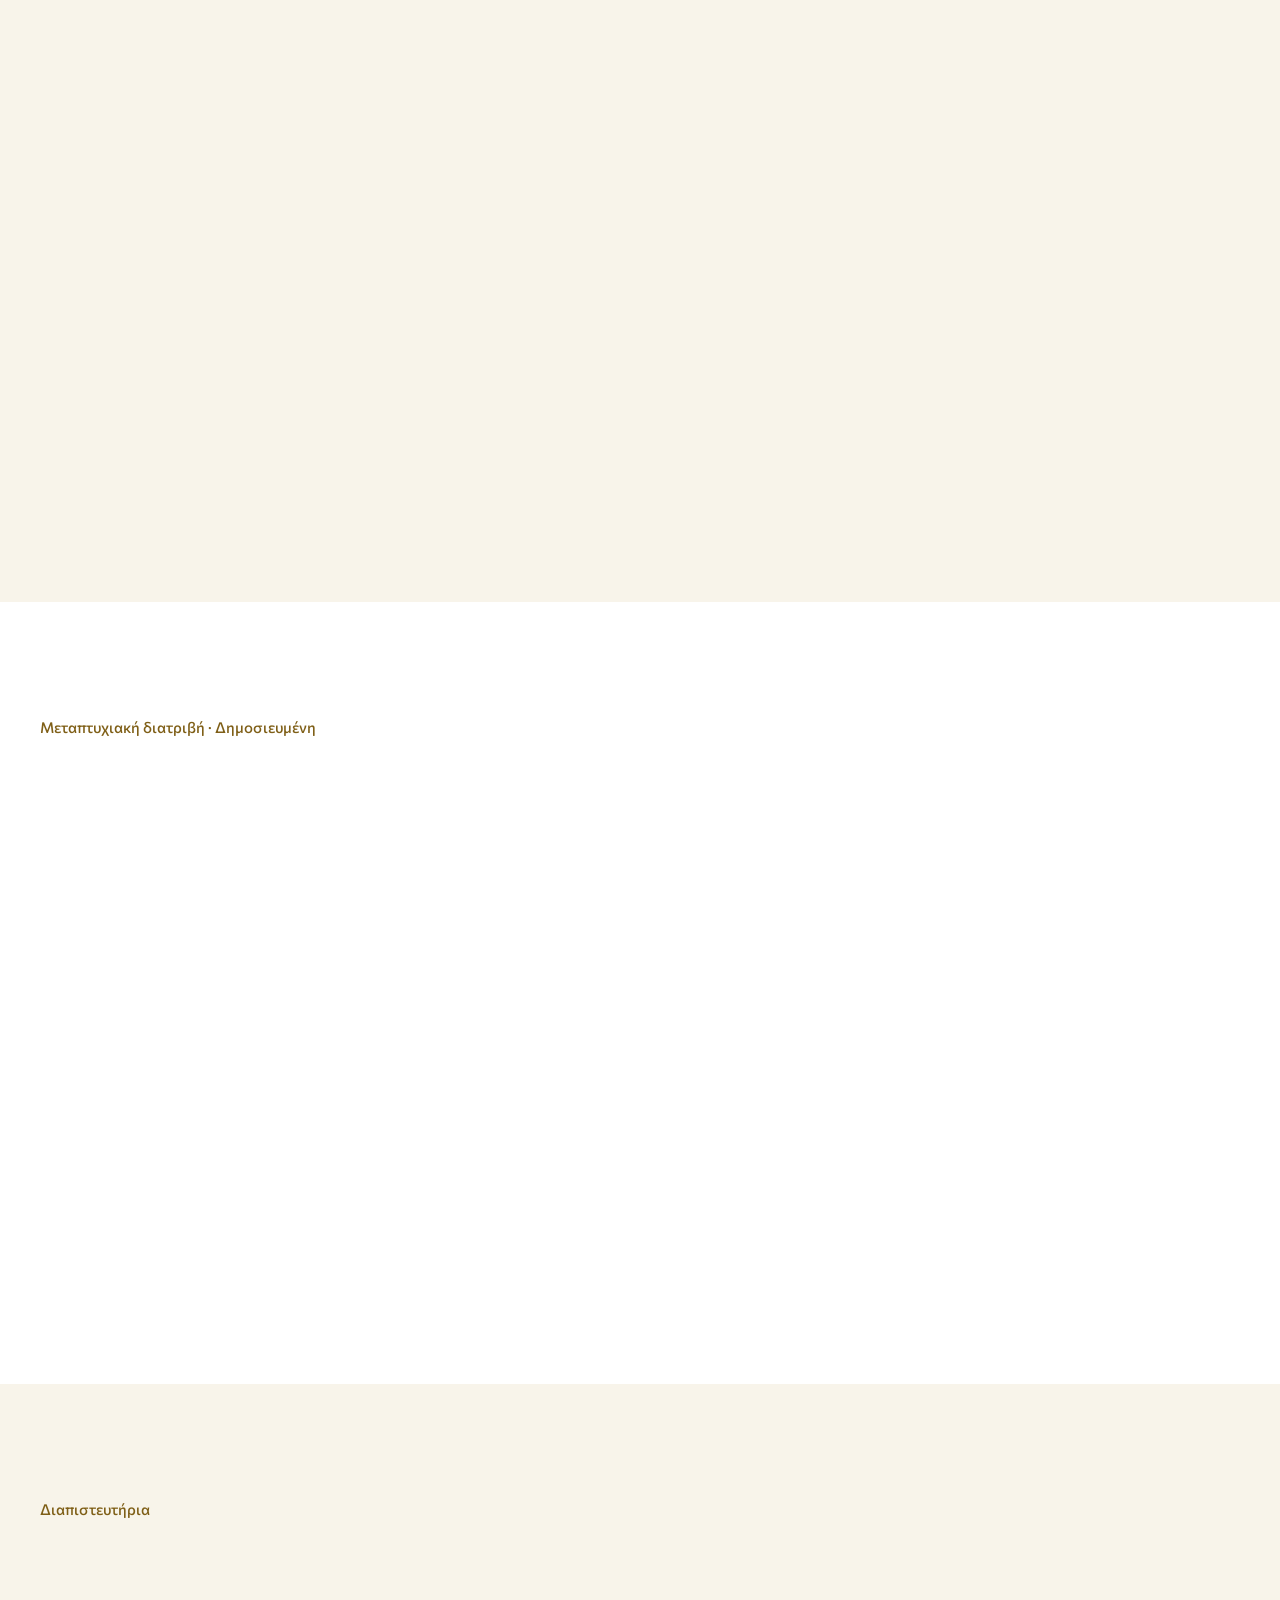
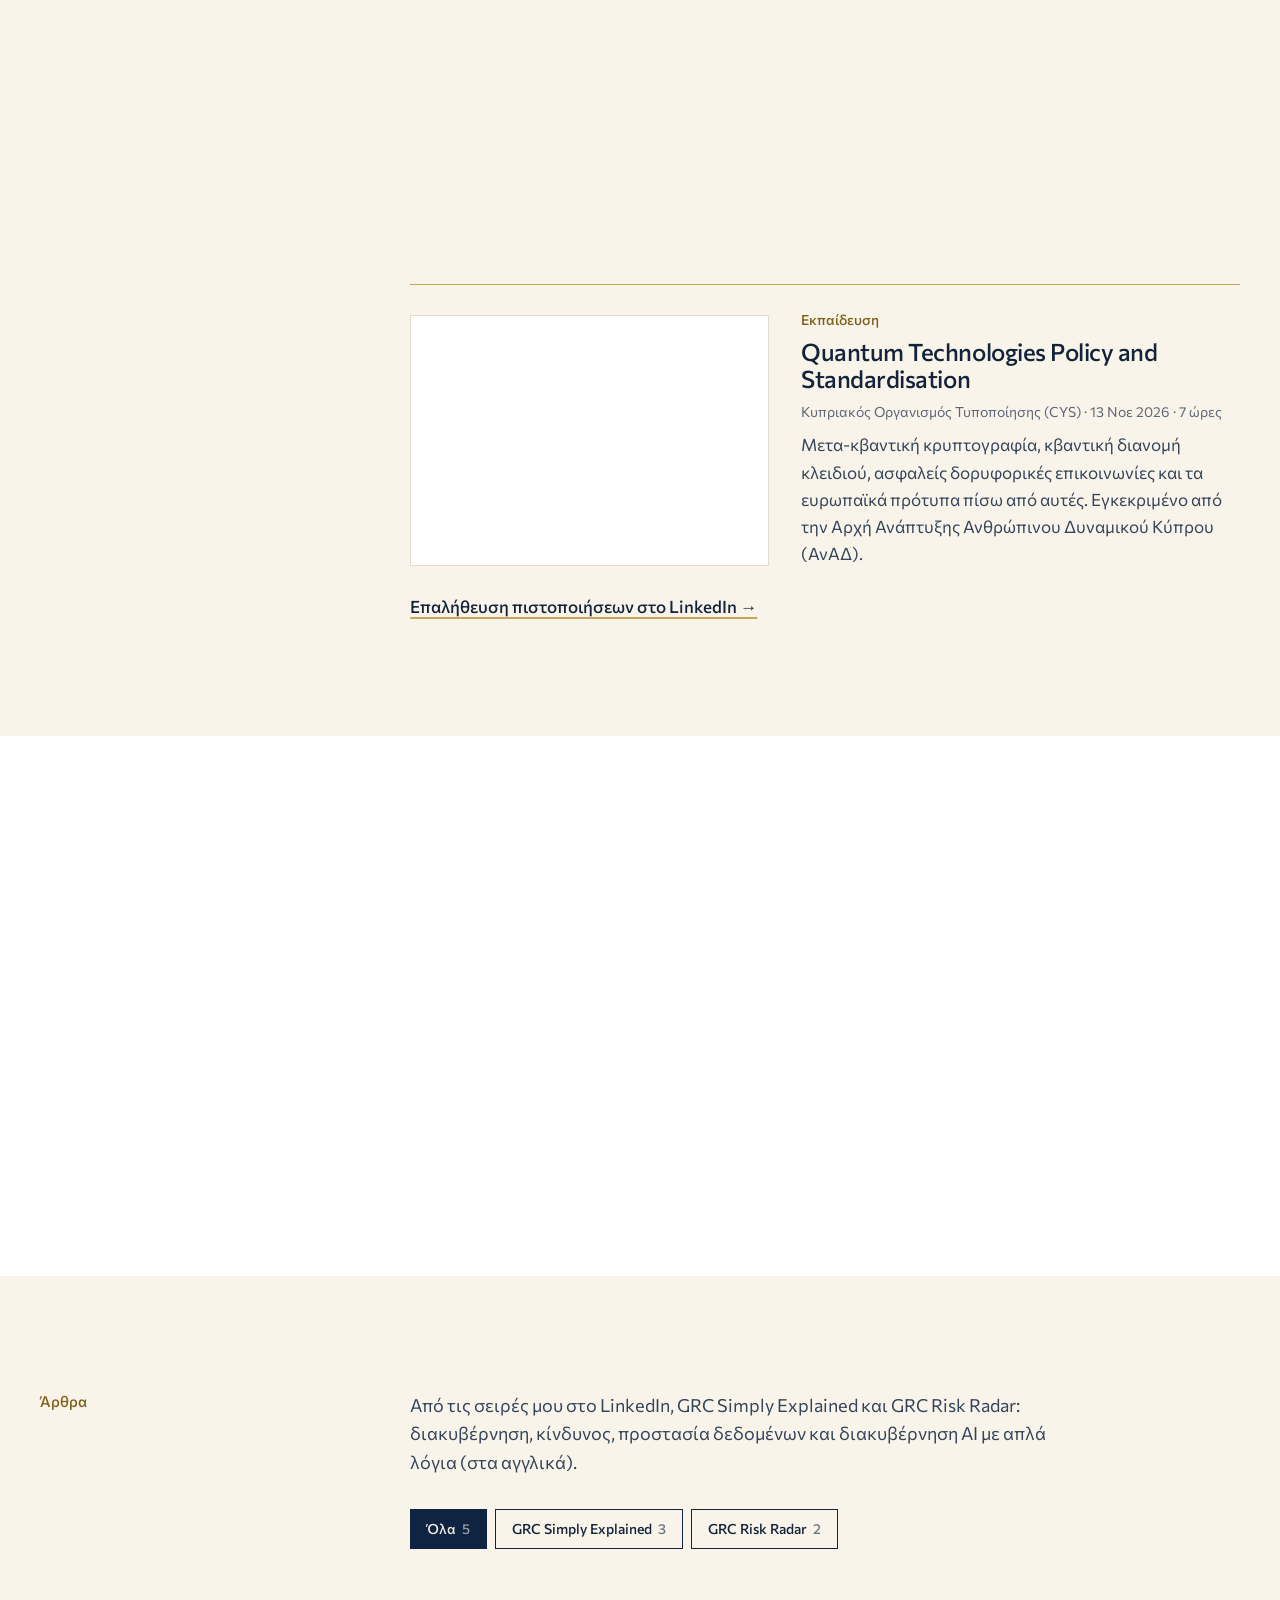
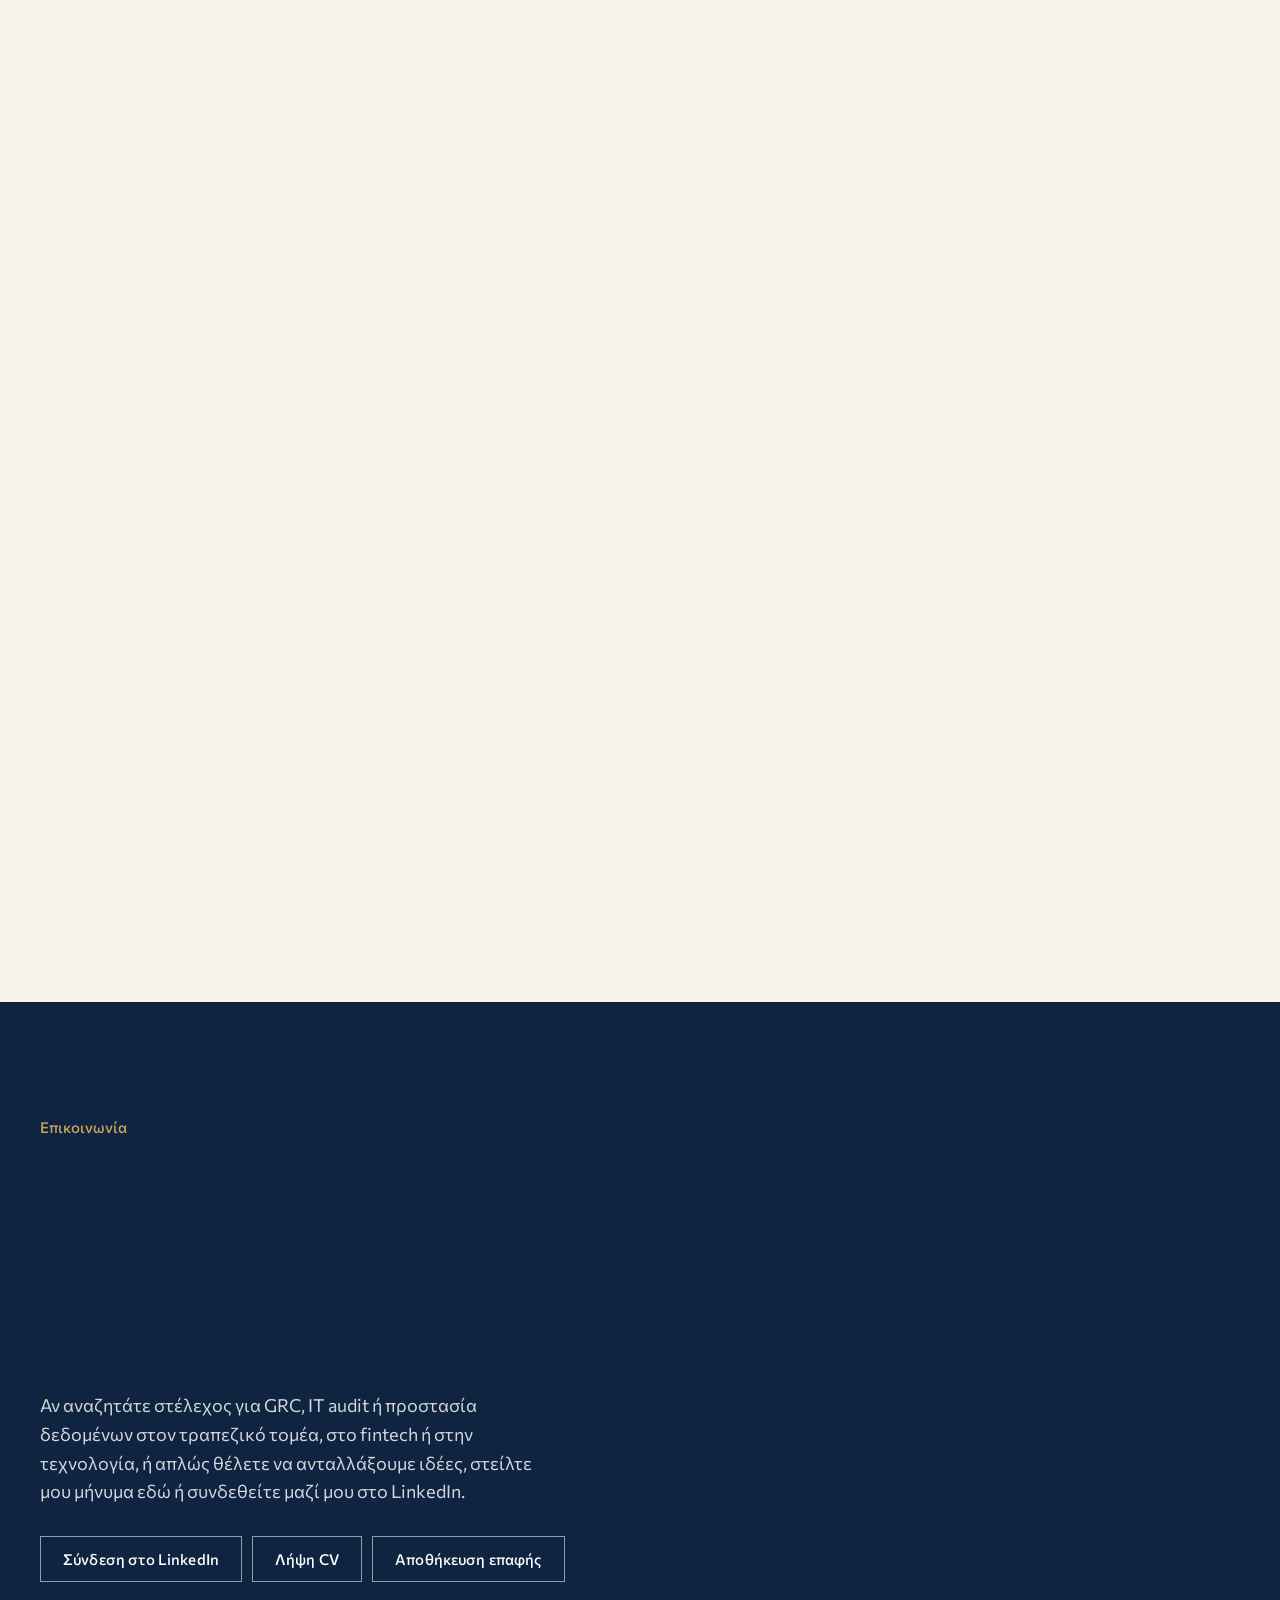
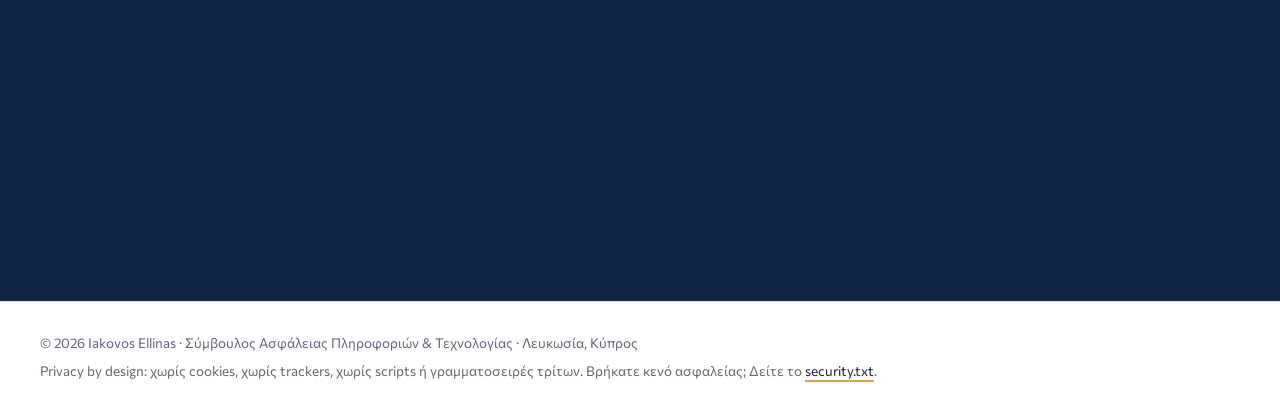
==== commit 8aa6323b: "Add the CYS Quantum Technologies certificate The certificate from the Cyprus Organisation for Standa" ====
--- a/el/index.html
+++ b/el/index.html
@@ -70,7 +70,7 @@
   </script>
 
   <!-- ?v= forces browsers to load the new stylesheet instead of a cached old one -->
-  <link rel="stylesheet" href="../style.css?v=20261115q" />
+  <link rel="stylesheet" href="../style.css?v=20261115c" />
 </head>
 
 <body>
@@ -254,7 +254,7 @@
               <tr><th scope="row">DORA &amp; χρηματοπιστωτικό πλαίσιο</th><td data-label="Πιστοποίηση"><span class="ev-none" aria-label="κανένα">—</span></td><td data-label="Επαγγελματική εμπειρία">11 χρηματοπιστωτικά ιδρύματα σε DORA, PSD2, CRD VI, SWIFT CSCF</td><td data-label="Δημοσιευμένη δουλειά"><a href="../case-studies/dora-third-party-risk.html">Μελέτη: DORA και τρίτοι πάροχοι ICT</a></td></tr>
               <tr><th scope="row">Κίνδυνος τρίτων &amp; cloud</th><td data-label="Πιστοποίηση"><span class="ev-none" aria-label="κανένα">—</span></td><td data-label="Επαγγελματική εμπειρία">Έλεγχοι ασφάλειας cloud και τρίτων παρόχων</td><td data-label="Δημοσιευμένη δουλειά"><a href="https://www.linkedin.com/feed/update/urn:li:activity:7477650898479992832/" target="_blank" rel="noopener">GRC Risk Radar #1</a> · <a href="https://www.linkedin.com/feed/update/urn:li:activity:7527271626665631744/" target="_blank" rel="noopener">#2</a> · <a href="../case-studies/dora-third-party-risk.html">Μελέτη DORA</a></td></tr>
               <tr><th scope="row">Αναφορά κυβερνοκινδύνου</th><td data-label="Πιστοποίηση">XM Cyber: Risk Reporting to the Board · Exposure Management</td><td data-label="Επαγγελματική εμπειρία">Ευρήματα και αξιολογήσεις κινδύνου προς τη διοίκηση πελατών</td><td data-label="Δημοσιευμένη δουλειά"><span class="ev-none" aria-label="κανένα">—</span></td></tr>
-              <tr><th scope="row">Μετα-κβαντική ασφάλεια</th><td data-label="Πιστοποίηση"><span class="ev-none" aria-label="κανένα">—</span></td><td data-label="Επαγγελματική εμπειρία">2 διεθνή ερευνητικά έργα (μετάβαση σε PQC, κβαντικά ασφαλείς επικοινωνίες)</td><td data-label="Δημοσιευμένη δουλειά"><span class="ev-none" aria-label="κανένα">—</span></td></tr>
+              <tr><th scope="row">Μετα-κβαντική ασφάλεια</th><td data-label="Πιστοποίηση">Quantum Technologies Policy and Standardisation (CYS, 2026)</td><td data-label="Επαγγελματική εμπειρία">2 διεθνή ερευνητικά έργα (μετάβαση σε PQC, κβαντικά ασφαλείς επικοινωνίες)</td><td data-label="Δημοσιευμένη δουλειά"><span class="ev-none" aria-label="κανένα">—</span></td></tr>
             </tbody>
           </table>
         </div>
@@ -447,6 +447,8 @@
           </article>
         </div>
 
+        <figure class="cert-doc"><img src="../cys-quantum-certificate.jpg?v=1" alt="Βεβαίωση παρακολούθησης του σεμιναρίου Quantum Technologies Policy and Standardisation, Κυπριακός Οργανισμός Τυποποίησης, 13 Νοεμβρίου 2026" width="1000" height="697" loading="lazy" decoding="async" /><figcaption><p class="cert-badge">Εκπαίδευση</p><h4>Quantum Technologies Policy and Standardisation</h4><p class="cert-meta">Κυπριακός Οργανισμός Τυποποίησης (CYS) · 13 Νοε 2026 · 7 ώρες</p><p class="cert-name">Μετα-κβαντική κρυπτογραφία, κβαντική διανομή κλειδιού, ασφαλείς δορυφορικές επικοινωνίες και τα ευρωπαϊκά πρότυπα πίσω από αυτές. Εγκεκριμένο από την Αρχή Ανάπτυξης Ανθρώπινου Δυναμικού Κύπρου (ΑνΑΔ).</p></figcaption></figure>
+
         <p class="more-link"><a href="https://www.linkedin.com/in/iakovosellinas/details/certifications/" target="_blank" rel="noopener">Επαλήθευση πιστοποιήσεων στο LinkedIn →</a></p>
       </div>
     </section>
--- a/style.css
+++ b/style.css
@@ -1156,6 +1156,15 @@
 .tl-date { font-size: 15px; font-weight: 600; }
 .cert-id { font-size: 14px; }
 
+
+/* Training certificate */
+.cert-doc { display: grid; grid-template-columns: minmax(0, 0.9fr) minmax(0, 1.1fr); gap: 32px; align-items: center; margin-top: 36px; padding-top: 28px; border-top: 1px solid var(--gold); }
+.cert-doc img { width: 100%; height: auto; border: 1px solid var(--line); background: #fff; }
+.cert-doc figcaption { display: flex; flex-direction: column; gap: 8px; }
+.cert-doc h4 { font-size: 24px; }
+.cert-doc .cert-name { color: var(--ink-2); }
+@media (max-width: 860px) { .cert-doc { grid-template-columns: 1fr; gap: 20px; } }
+
 /* ---------- Print ---------- */
 @media print {
   :root, [data-theme="dark"] { --paper: #fff; --paper-2: #fff; --card: #fff; --ink: #000; --ink-2: #222; --muted: #444; --line: #bbb; --accent: #86651b; --link: #000; --on-ink: #fff; --shadow: none; }
@@ -1168,7 +1177,7 @@
   .insight[hidden] { display: flex !important; }
   .section, .case-section { padding: 18pt 0; break-inside: auto; }
   .section-alt { background: #fff; }
-  .card, .record, .decision, .tl-item, .cert { break-inside: avoid; box-shadow: none; }
+  .card, .record, .decision, .tl-item, .cert, .cert-doc { break-inside: avoid; box-shadow: none; }
   .contact { background: #fff; color: #000; }
   .contact h2, .contact-copy > p { color: #000; }
   .reveal-wait { opacity: 1 !important; transform: none !important; }
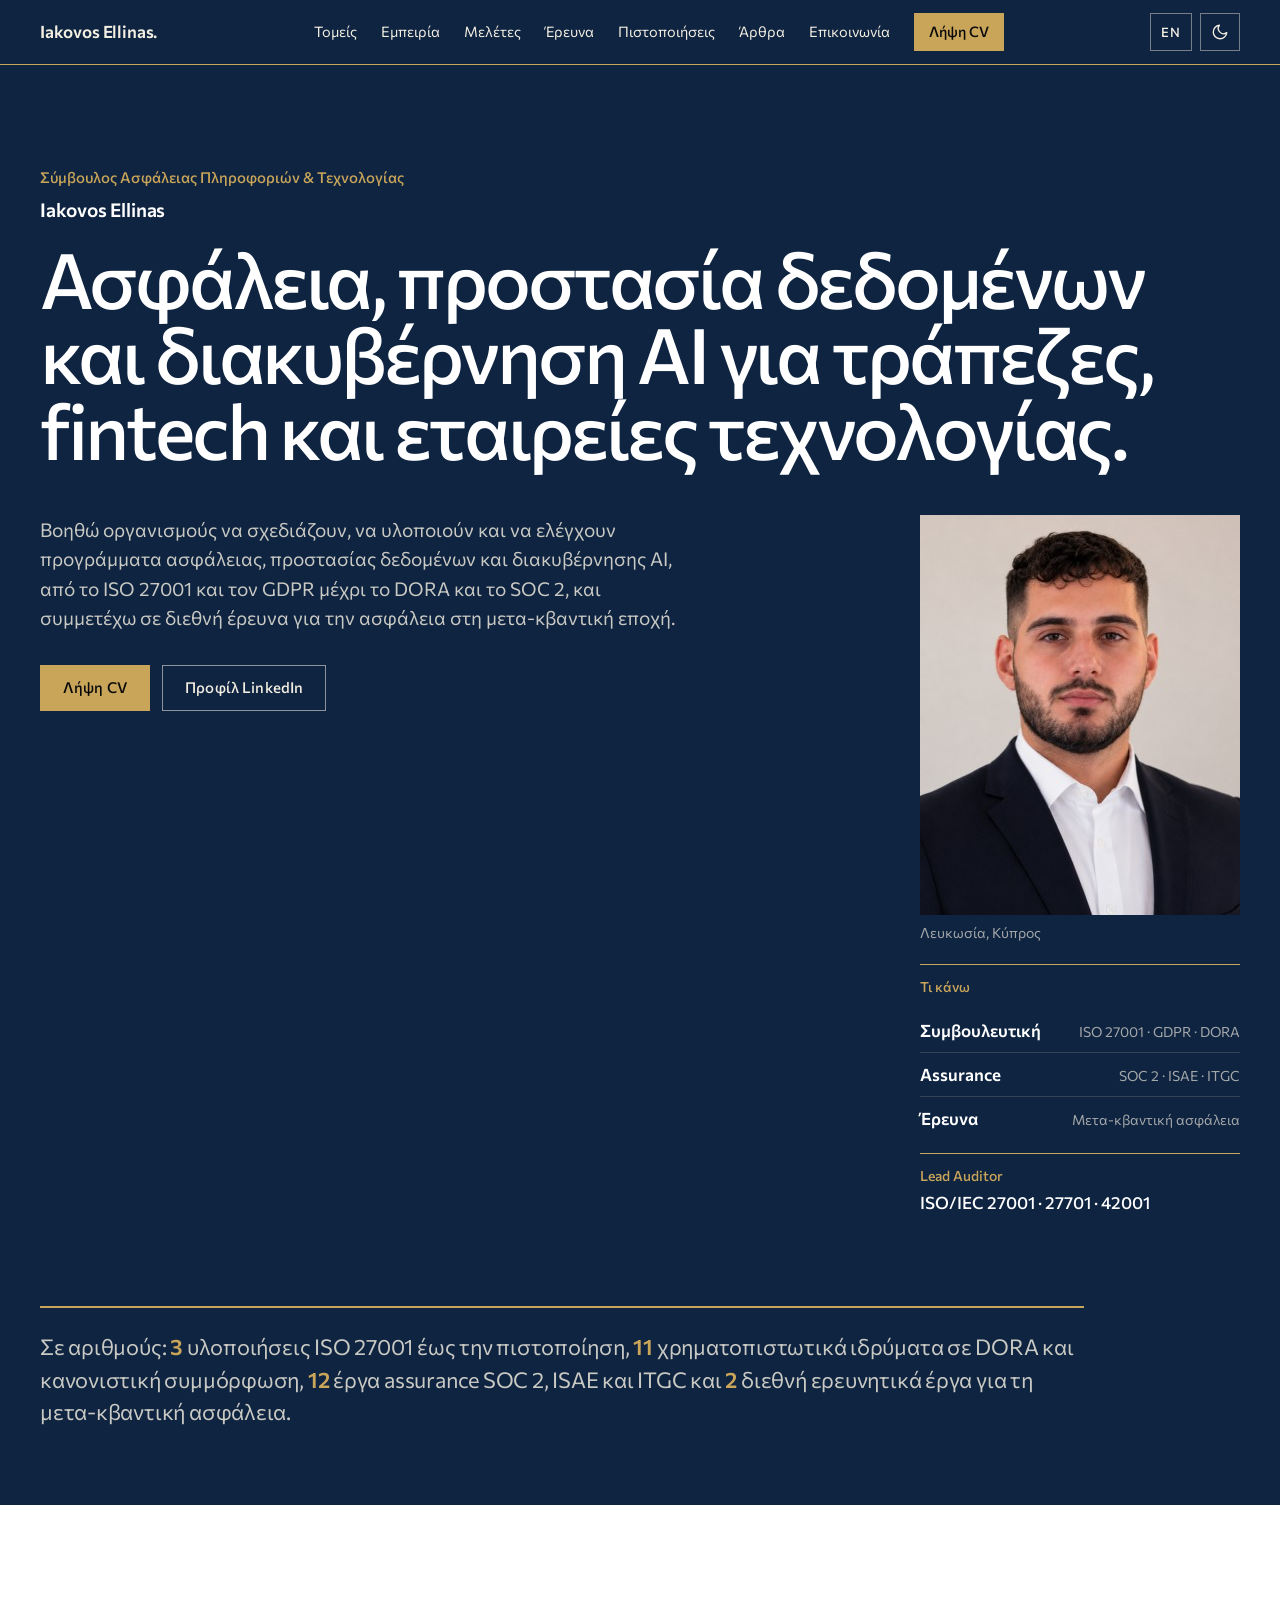
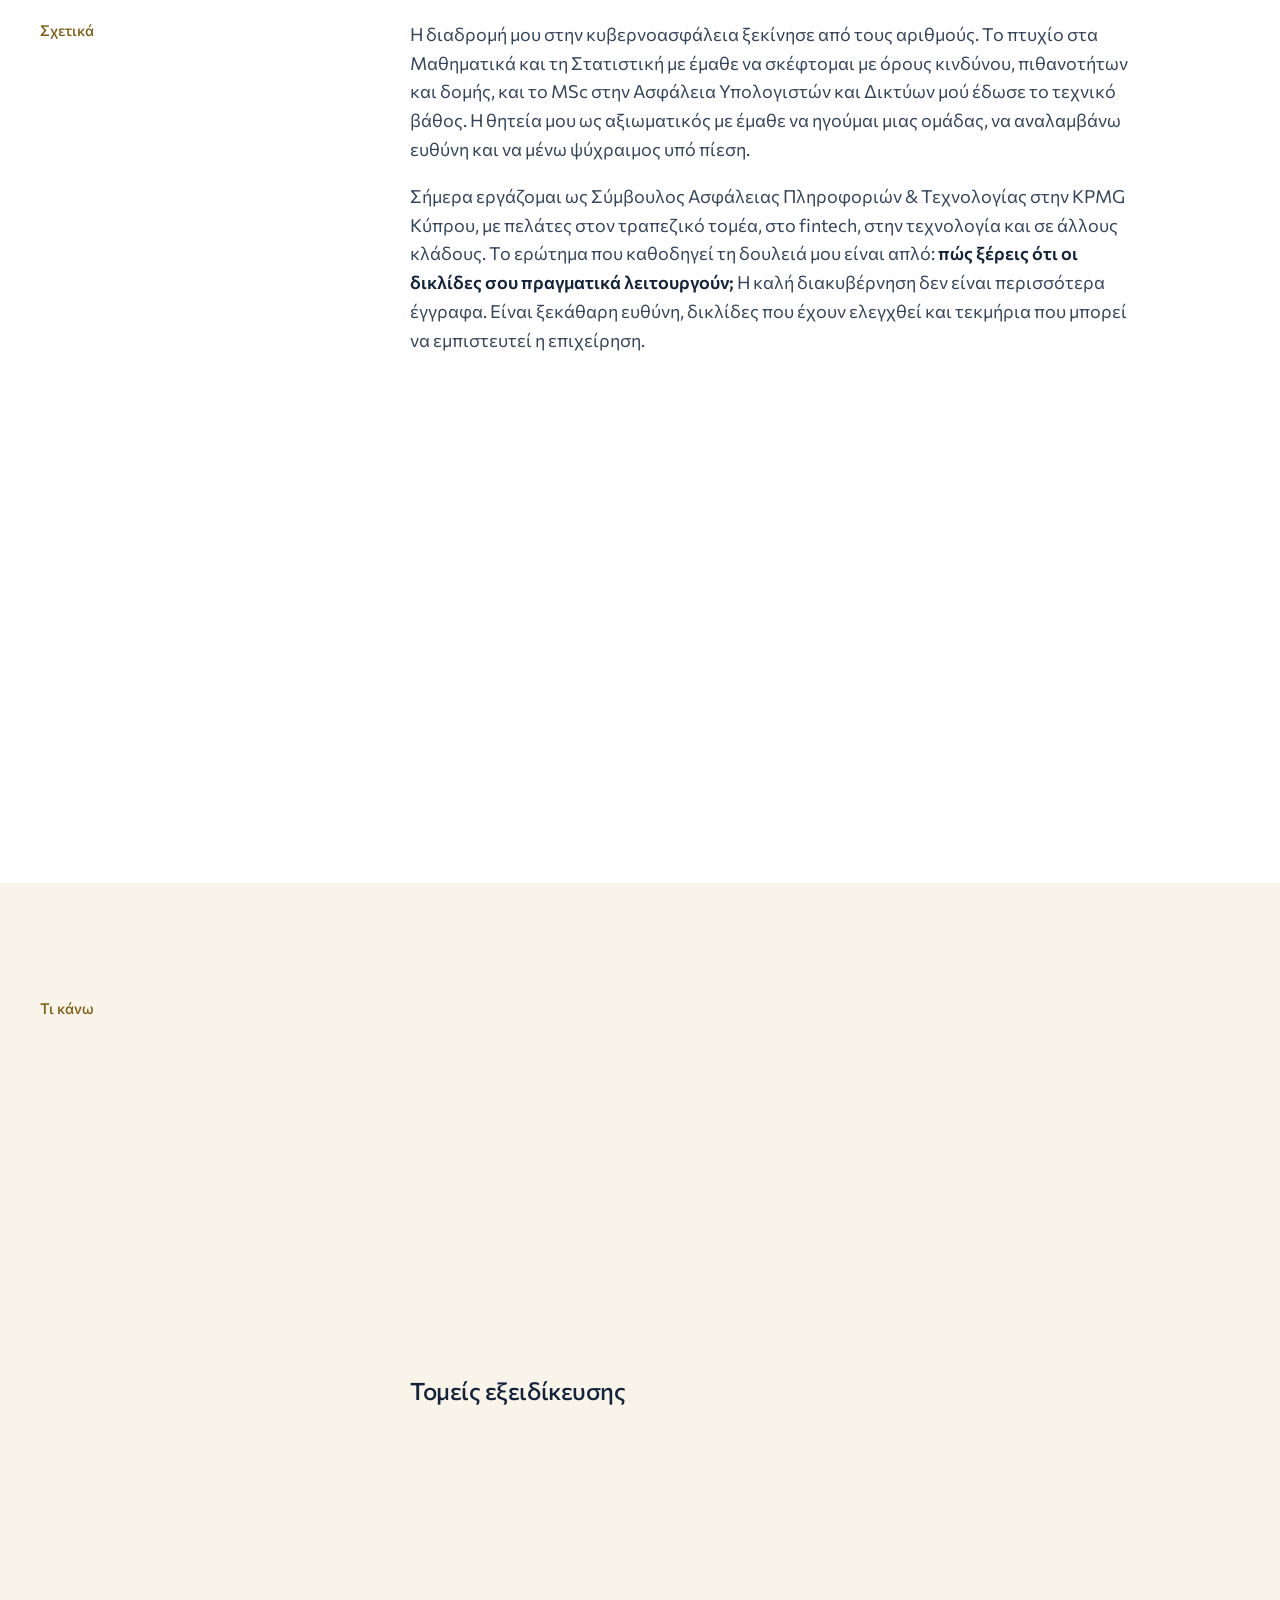
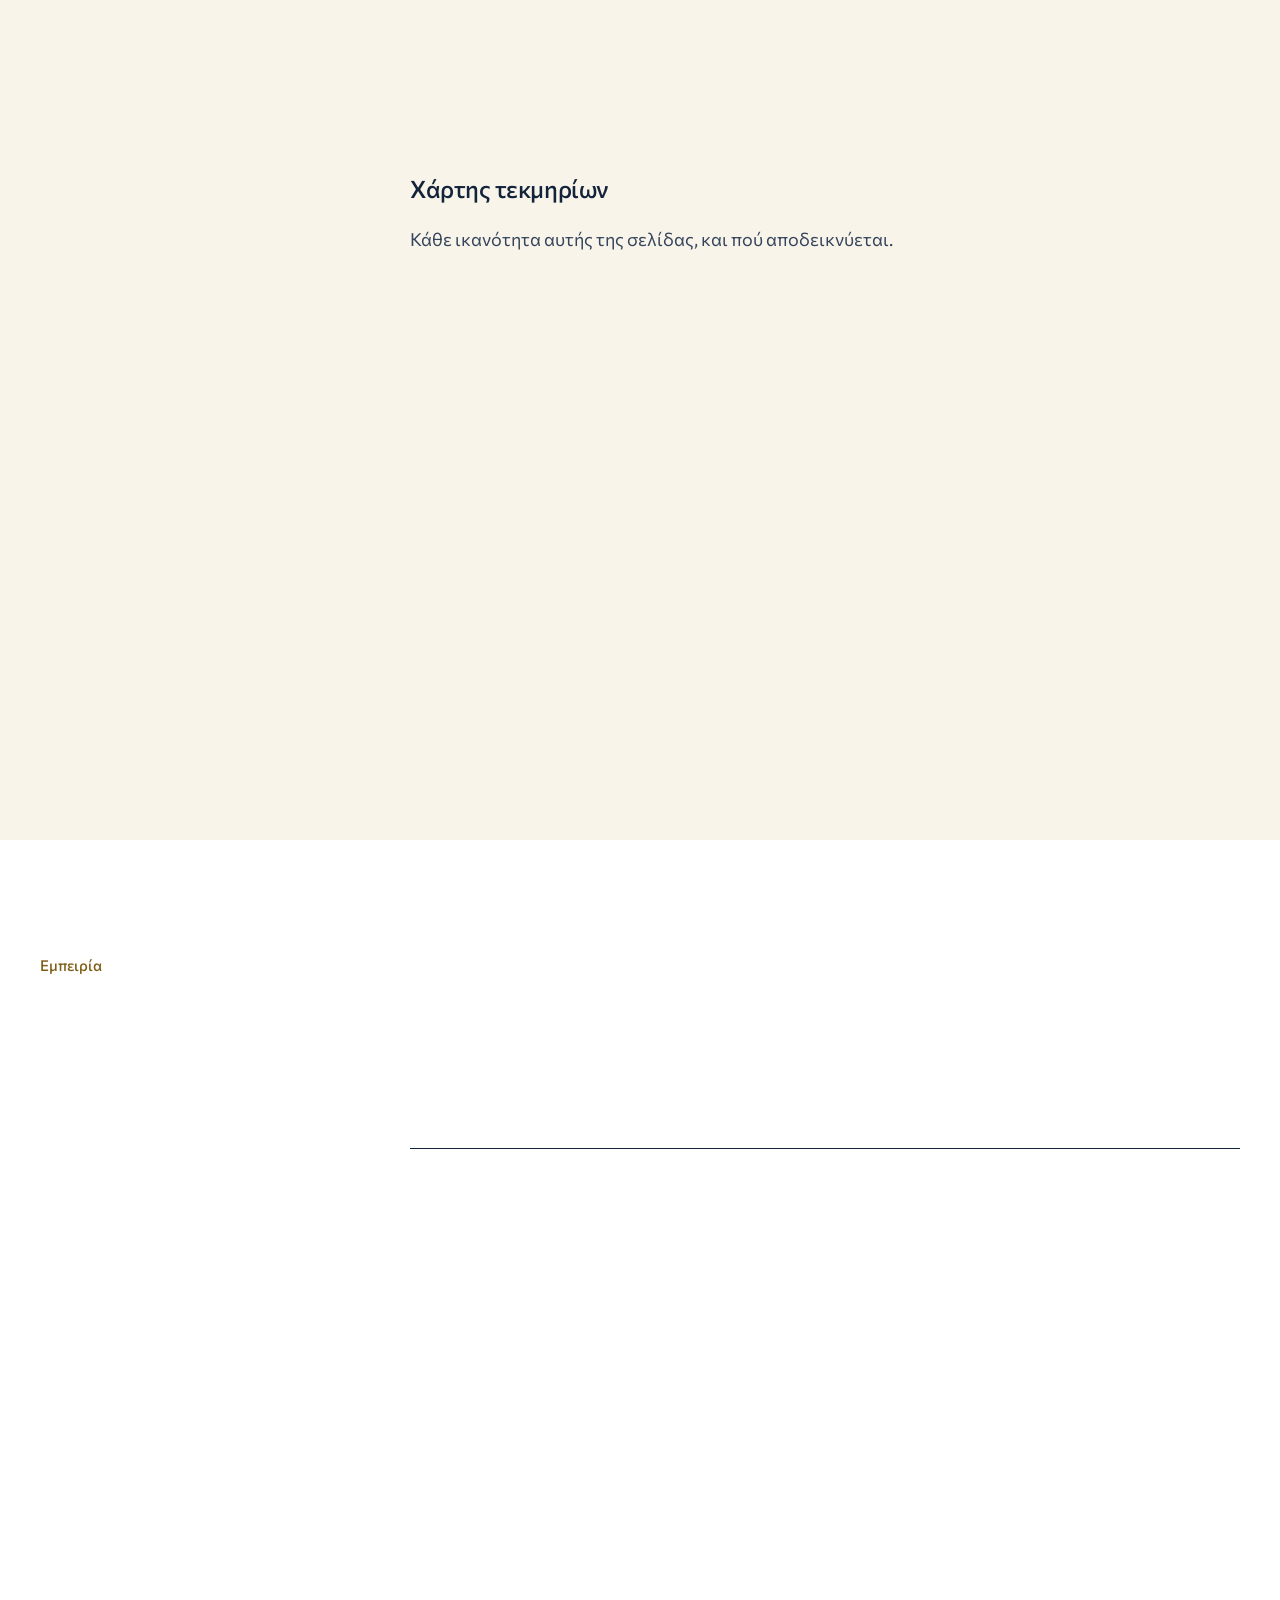
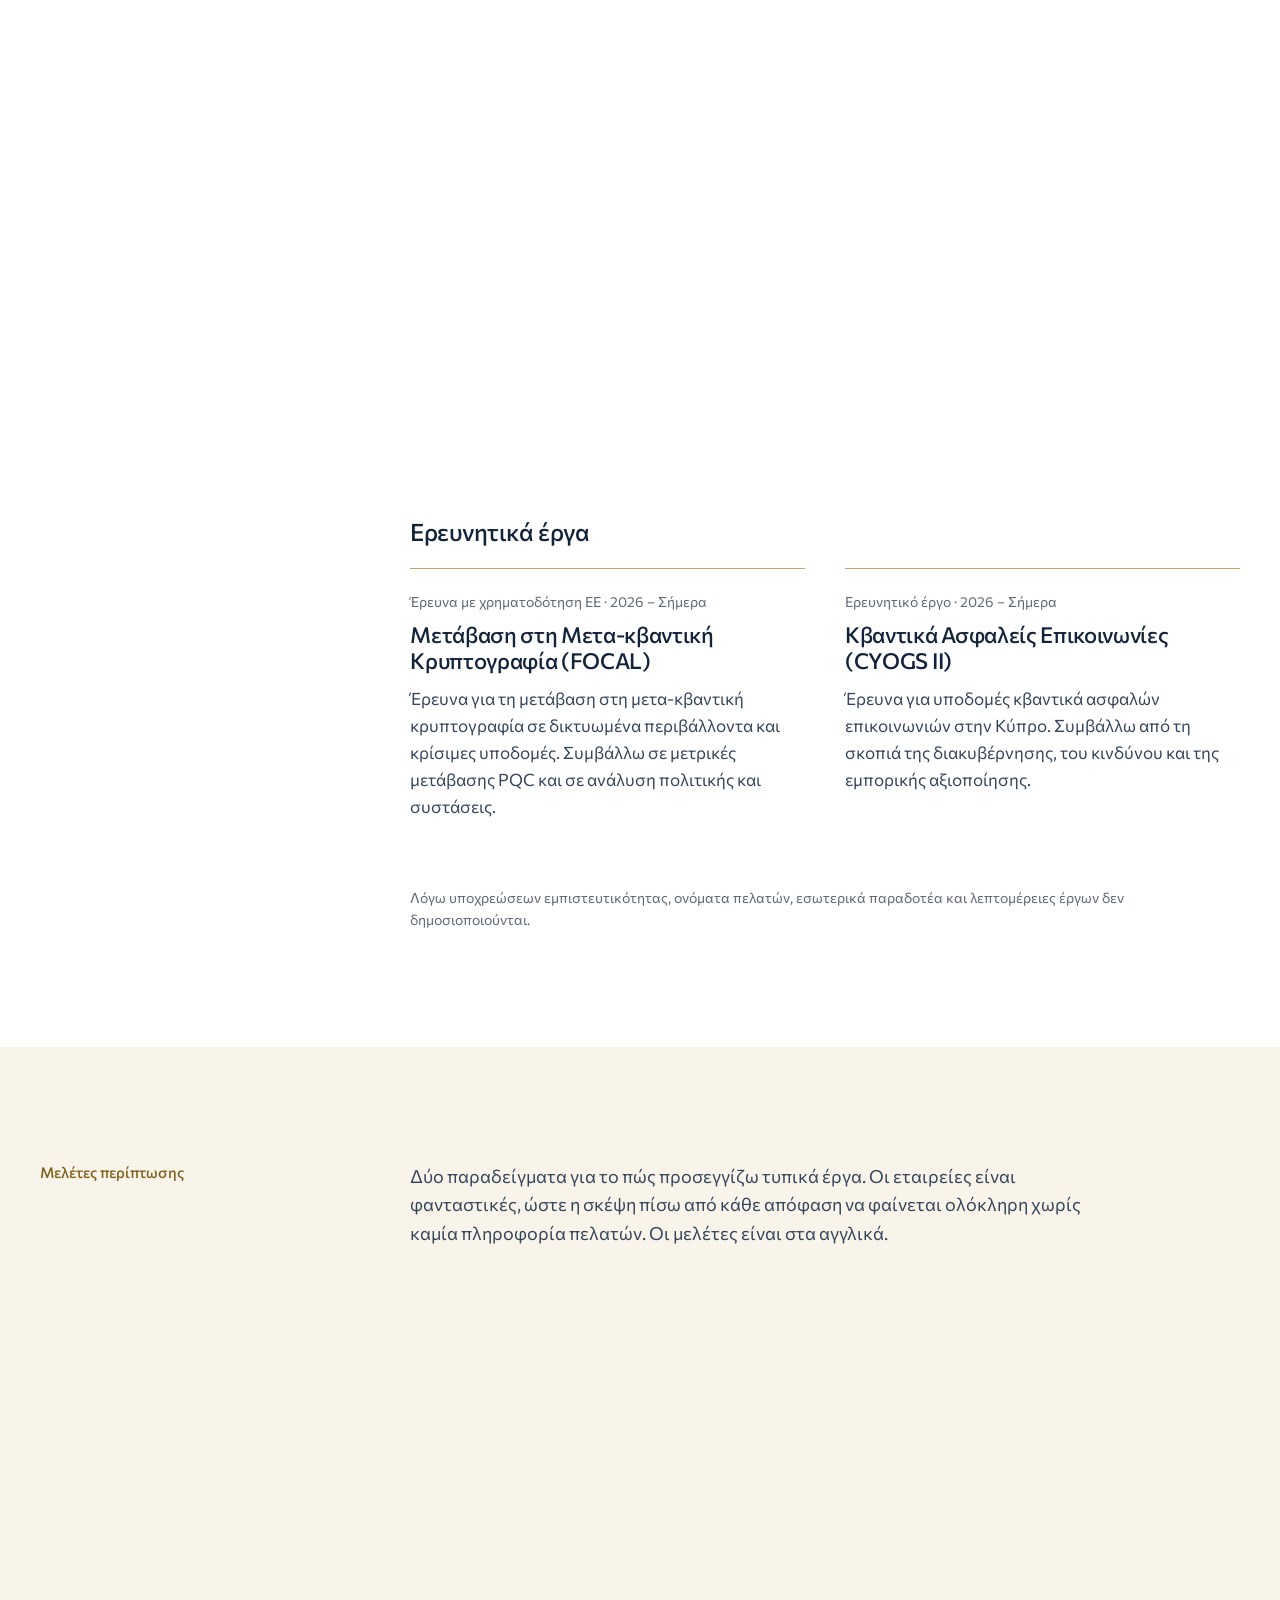
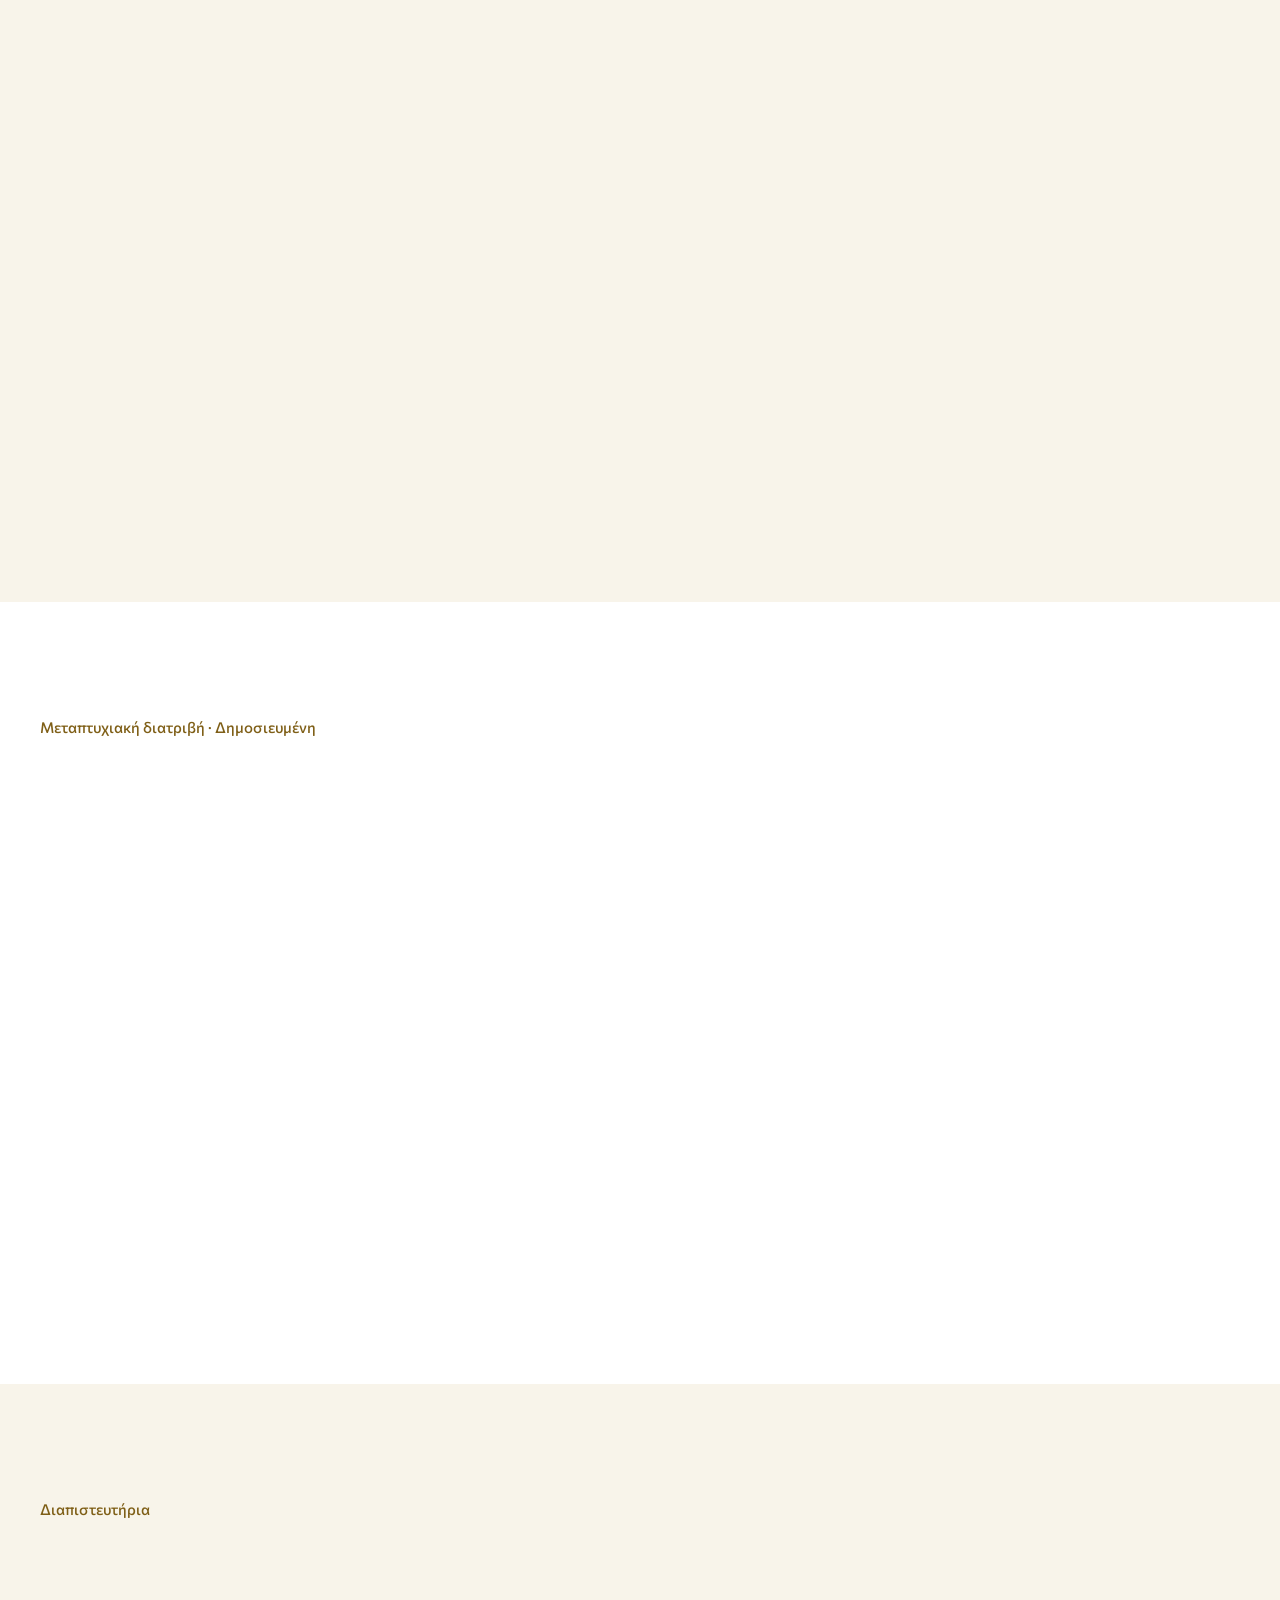
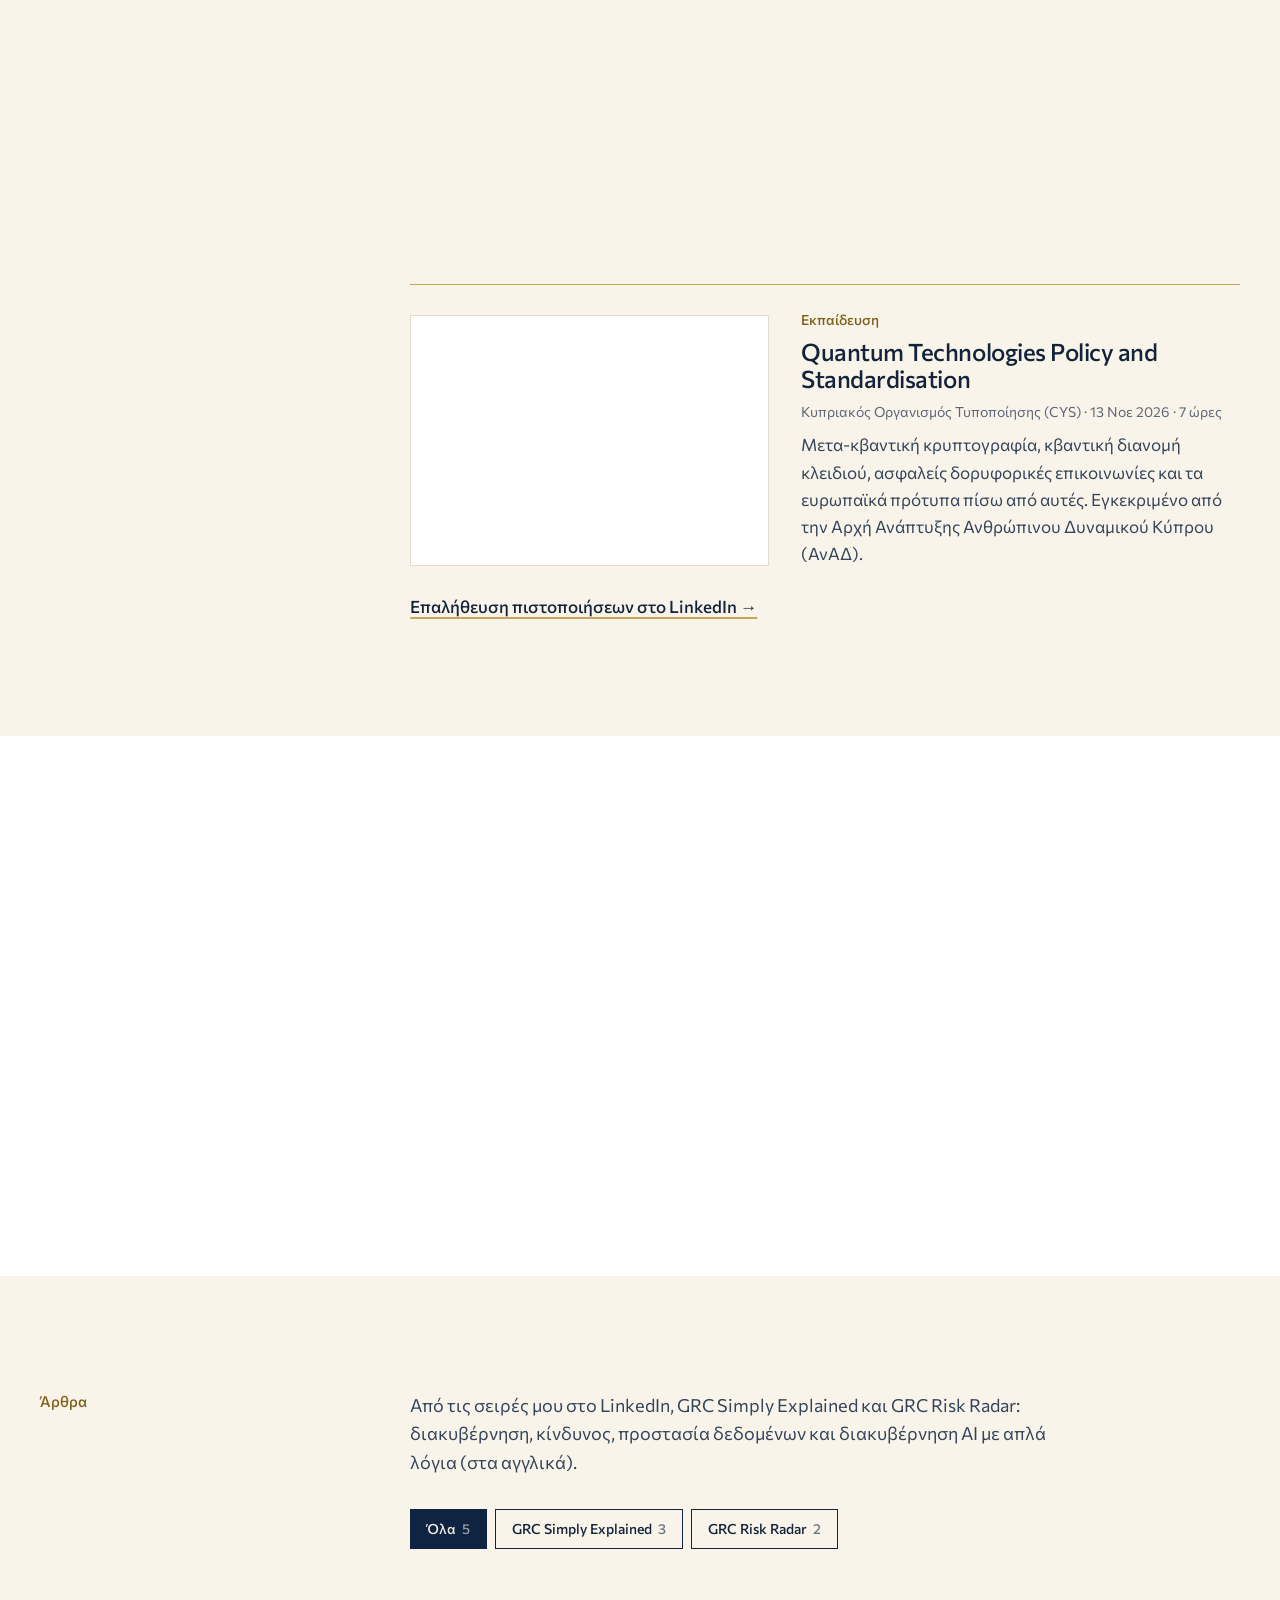
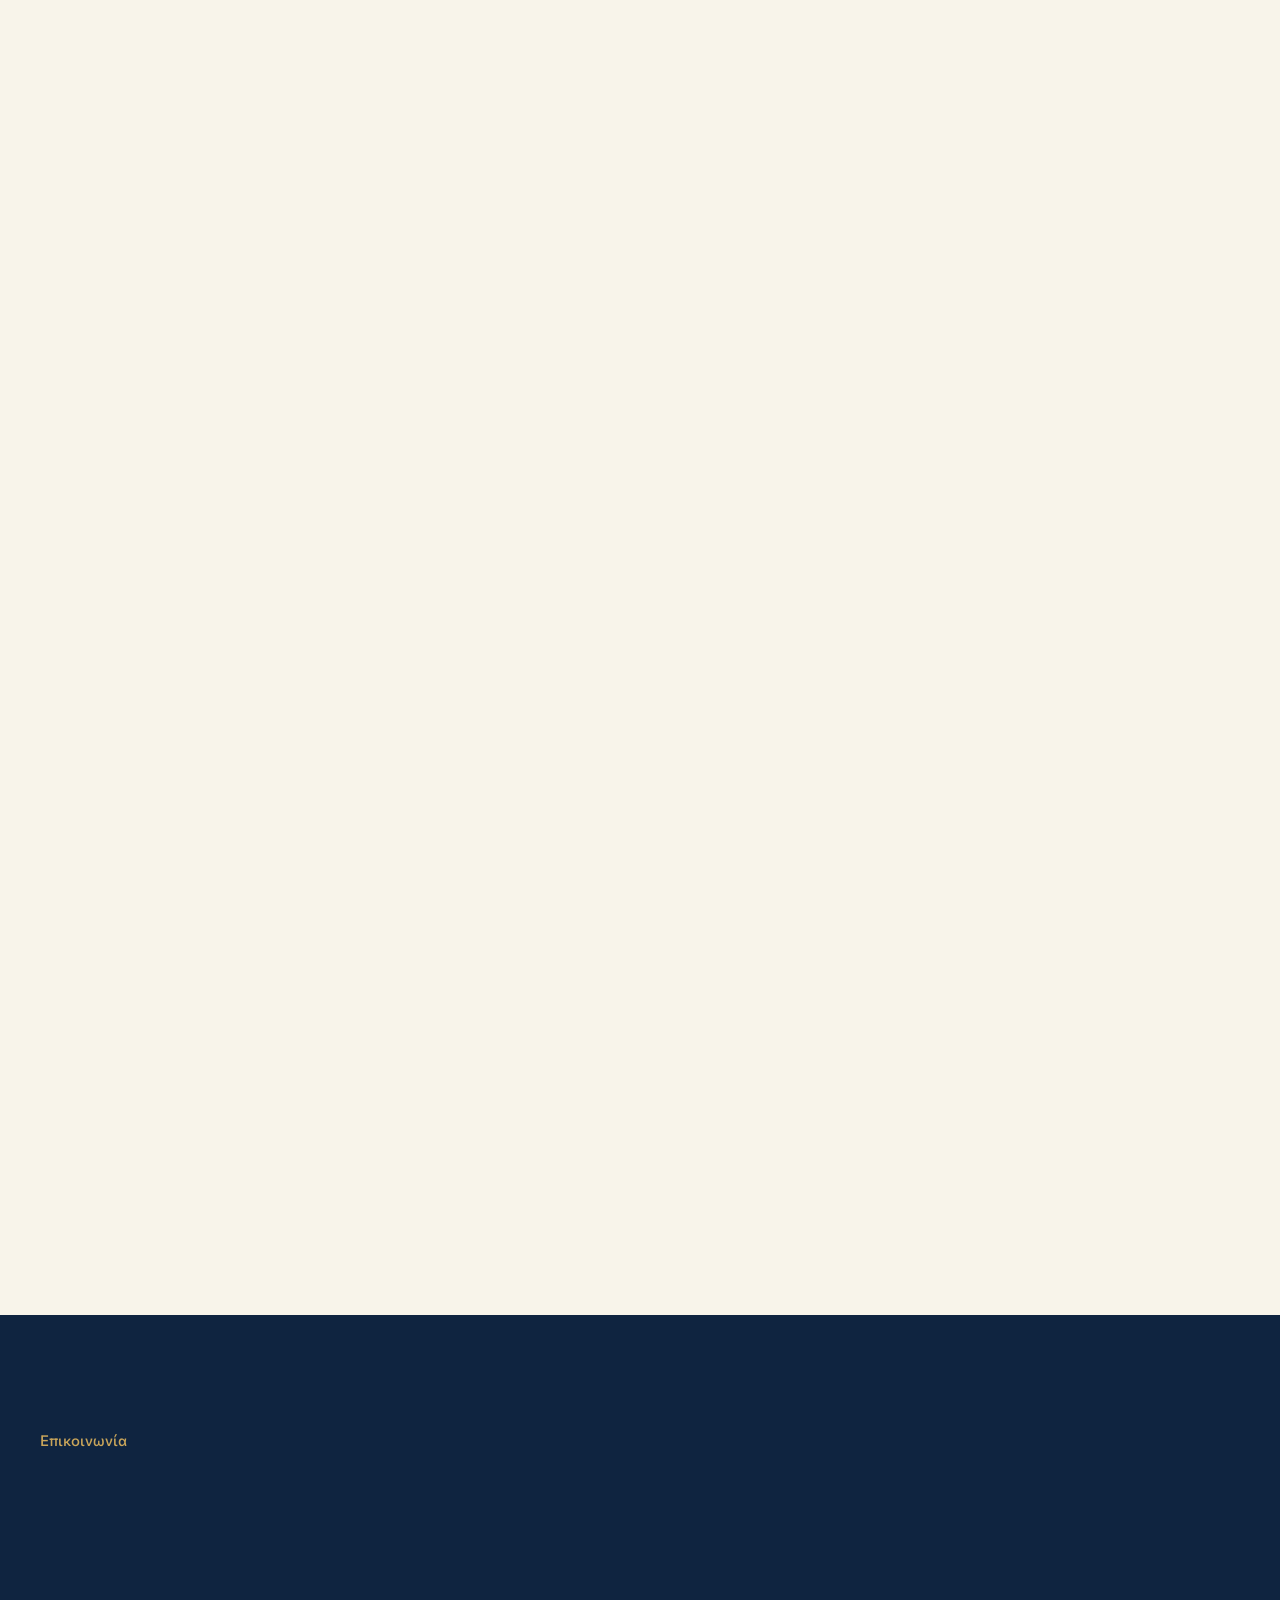
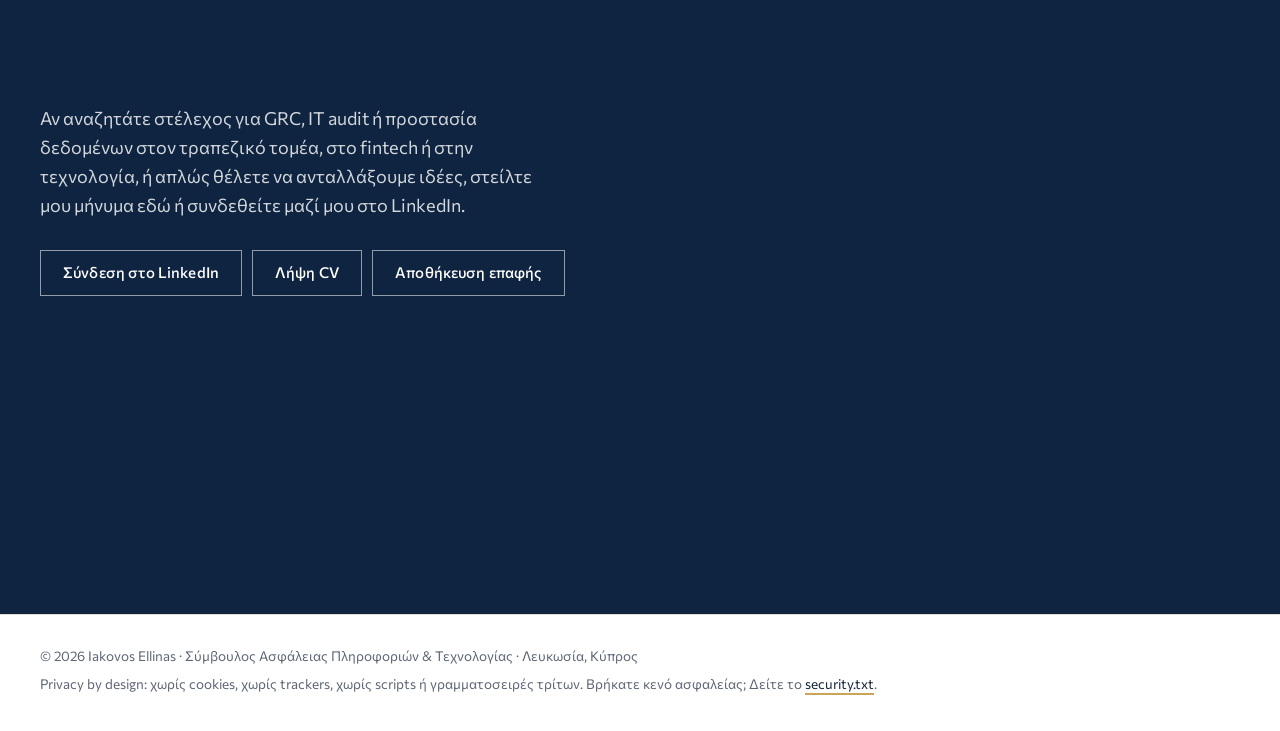
==== commit cccf2755: "Show the real LinkedIn post images in Insights Each article in Insights now shows the image publishe" ====
--- a/el/index.html
+++ b/el/index.html
@@ -70,7 +70,7 @@
   </script>
 
   <!-- ?v= forces browsers to load the new stylesheet instead of a cached old one -->
-  <link rel="stylesheet" href="../style.css?v=20261115c" />
+  <link rel="stylesheet" href="../style.css?v=20261115i" />
 </head>
 
 <body>
@@ -479,6 +479,7 @@
 
         <div class="grid-2">
           <a data-series="se" class="card insight insight-top" href="https://www.linkedin.com/feed/update/urn:li:activity:7476245719029452801/" target="_blank" rel="noopener">
+            <img class="insight-img" src="../img/insights/se3.jpg?v=1" alt="" width="560" height="444" loading="lazy" decoding="async" />
             <div class="cover" aria-hidden="true"><span class="cover-series">GRC Simply Explained</span><span class="cover-num">#3</span>
               <div class="cover-art art-four"><span>SOC</span><span>COSO</span><span>COBIT</span><span>ISO 27001</span></div></div>
             <p class="card-tag">GRC Simply Explained #3 &middot; 12.000+ προβολές</p>
@@ -487,6 +488,7 @@
             <span class="insight-link">Ανάγνωση στο LinkedIn &rarr;</span>
           </a>
           <a data-series="rr" class="card insight" href="https://www.linkedin.com/feed/update/urn:li:activity:7527271626665631744/" target="_blank" rel="noopener">
+            <img class="insight-img" src="../img/insights/rr2.jpg?v=1" alt="" width="560" height="700" loading="lazy" decoding="async" />
             <div class="cover cover-radar" aria-hidden="true"><span class="cover-series">GRC Risk Radar</span><span class="cover-num">#2</span>
               <div class="cover-art art-flow"><span>Mail · Teams · Files</span><i></i><span class="hl">1 provider</span></div></div>
             <p class="card-tag">GRC Risk Radar #2</p>
@@ -495,6 +497,7 @@
             <span class="insight-link">Ανάγνωση στο LinkedIn &rarr;</span>
           </a>
           <a data-series="se" class="card insight" href="https://www.linkedin.com/feed/update/urn:li:activity:7471165964768833536/" target="_blank" rel="noopener">
+            <img class="insight-img" src="../img/insights/se2.jpg?v=1" alt="" width="560" height="667" loading="lazy" decoding="async" />
             <div class="cover" aria-hidden="true"><span class="cover-series">GRC Simply Explained</span><span class="cover-num">#2</span>
               <div class="cover-art art-flow"><span>Claim</span><i></i><span class="hl">Evidence</span></div></div>
             <p class="card-tag">GRC Simply Explained #2</p>
@@ -503,6 +506,7 @@
             <span class="insight-link">Ανάγνωση στο LinkedIn &rarr;</span>
           </a>
           <a data-series="se" class="card insight" href="https://www.linkedin.com/feed/update/urn:li:activity:7468636923163541504/" target="_blank" rel="noopener">
+            <img class="insight-img" src="../img/insights/se1.jpg?v=1" alt="" width="560" height="448" loading="lazy" decoding="async" />
             <div class="cover" aria-hidden="true"><span class="cover-series">GRC Simply Explained</span><span class="cover-num">#1</span>
               <div class="cover-art art-venn"><span>GDPR</span><span class="hl">EU AI Act</span></div></div>
             <p class="card-tag">GRC Simply Explained #1</p>
@@ -511,6 +515,7 @@
             <span class="insight-link">Ανάγνωση στο LinkedIn &rarr;</span>
           </a>
           <a data-series="rr" class="card insight" href="https://www.linkedin.com/feed/update/urn:li:activity:7477650898479992832/" target="_blank" rel="noopener">
+            <img class="insight-img" src="../img/insights/rr1.jpg?v=1" alt="" width="560" height="740" loading="lazy" decoding="async" />
             <div class="cover cover-radar" aria-hidden="true"><span class="cover-series">GRC Risk Radar</span><span class="cover-num">#1</span>
               <div class="cover-art art-radar"><i></i><i></i><i></i><b></b></div></div>
             <p class="card-tag">GRC Risk Radar #1</p>
--- a/style.css
+++ b/style.css
@@ -1165,11 +1165,22 @@
 .cert-doc .cert-name { color: var(--ink-2); }
 @media (max-width: 860px) { .cert-doc { grid-template-columns: 1fr; gap: 20px; } }
 
+
+/* Insights: the real post images */
+.insight { grid-template-columns: 180px minmax(0, 1fr); }
+.insight-img { grid-column: 1 !important; grid-row: 1 / span 5; width: 100%; height: auto; border: 1px solid var(--line); background: #fff; }
+.insight > .card-tag { grid-column: 2; grid-row: auto; padding-top: 0; }
+.insight:hover .insight-img { border-color: var(--gold); }
+@media (max-width: 860px) {
+  .insight { grid-template-columns: 110px minmax(0, 1fr); }
+  .insight > *, .insight > .card-tag { grid-column: 2; }
+}
+
 /* ---------- Print ---------- */
 @media print {
   :root, [data-theme="dark"] { --paper: #fff; --paper-2: #fff; --card: #fff; --ink: #000; --ink-2: #222; --muted: #444; --line: #bbb; --accent: #86651b; --link: #000; --on-ink: #fff; --shadow: none; }
   body { font-size: 11pt; background: #fff; }
-  .site-header, .skip-link, .menu-toggle, .theme-toggle, .lang-switch, .hero-buttons, .contact-buttons, .contact-form, .filters, .ev-explorer, .mode-tabs, .showcase-btn, .more-link, .insight-link, .cover, .showcase-visual, .exhibit::before { display: none !important; }
+  .site-header, .skip-link, .menu-toggle, .theme-toggle, .lang-switch, .hero-buttons, .contact-buttons, .contact-form, .filters, .ev-explorer, .mode-tabs, .showcase-btn, .more-link, .insight-link, .cover, .insight-img, .showcase-visual, .exhibit::before { display: none !important; }
   .sec-head, .about-grid > div > .sec-head { position: static !important; }
   .has-explorer .ev-wrap { display: block !important; }
   .modes.is-tabs { display: grid !important; grid-template-columns: 1fr; }
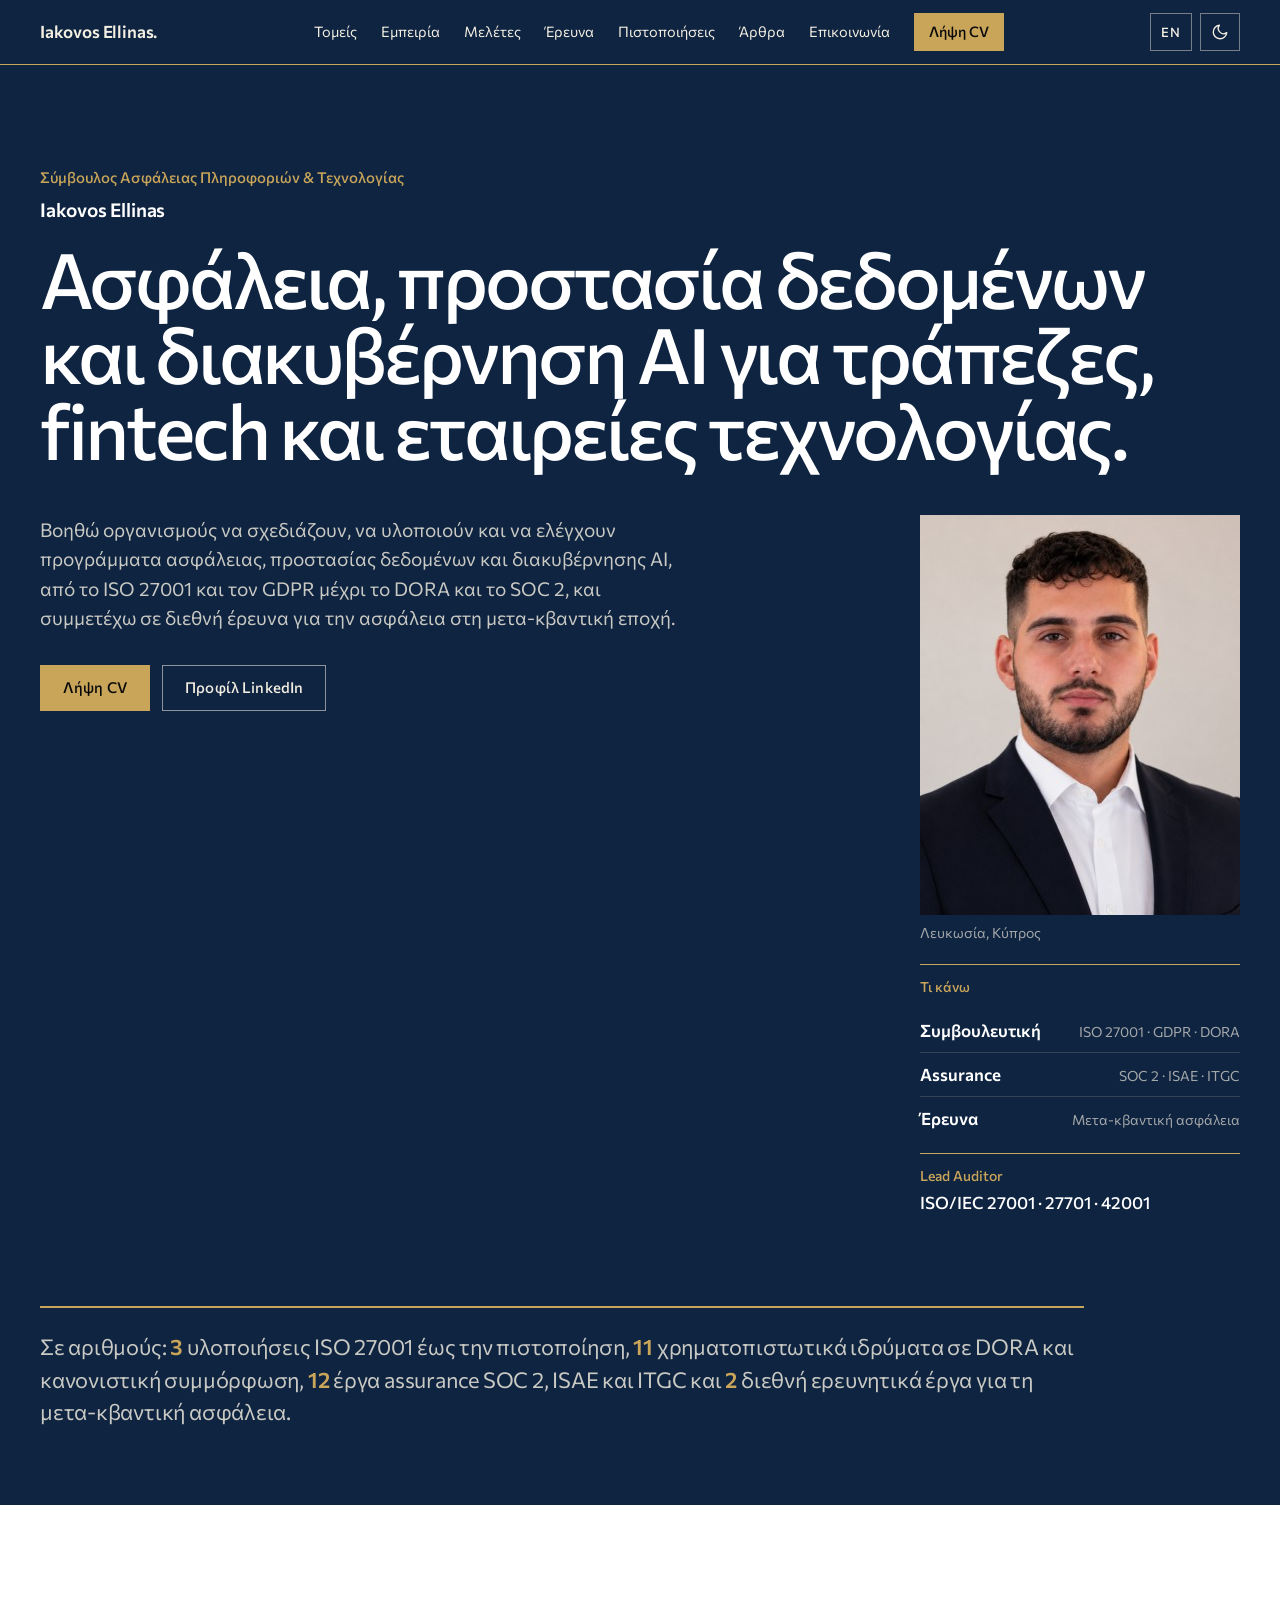
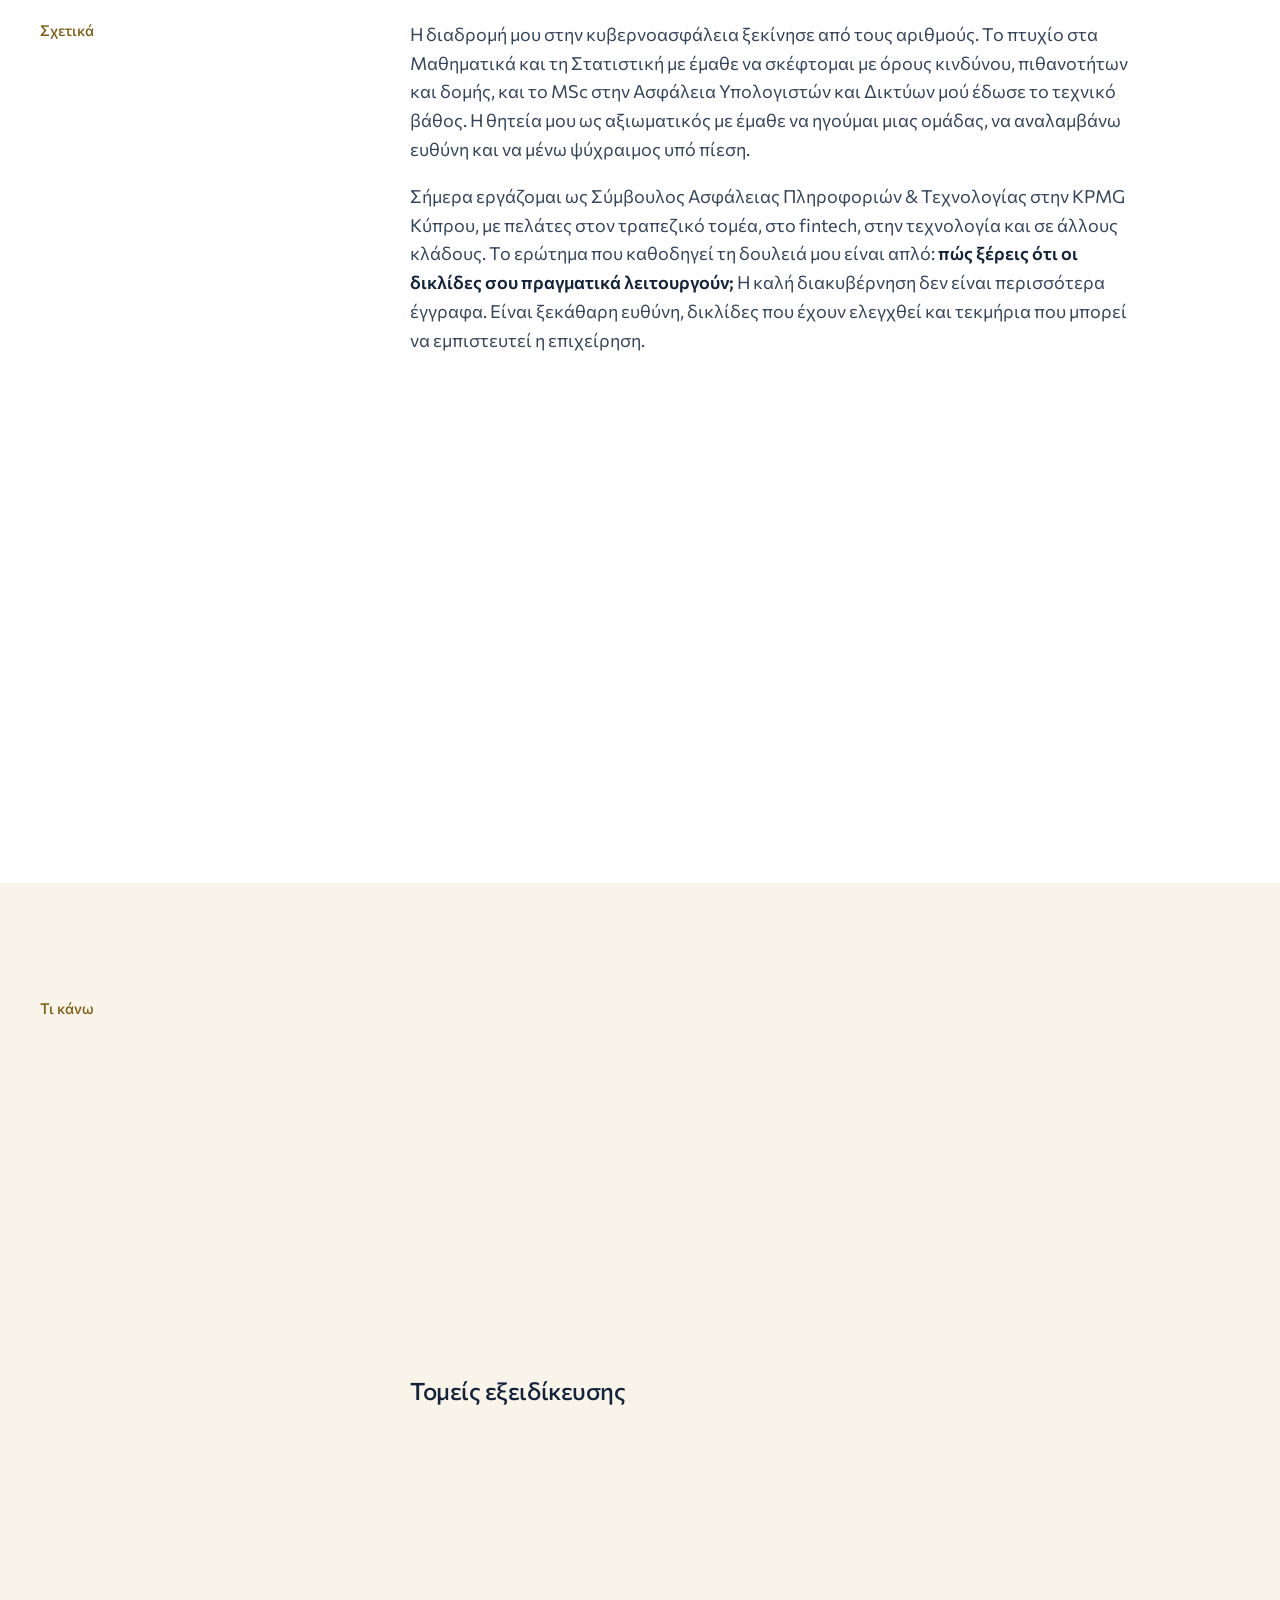
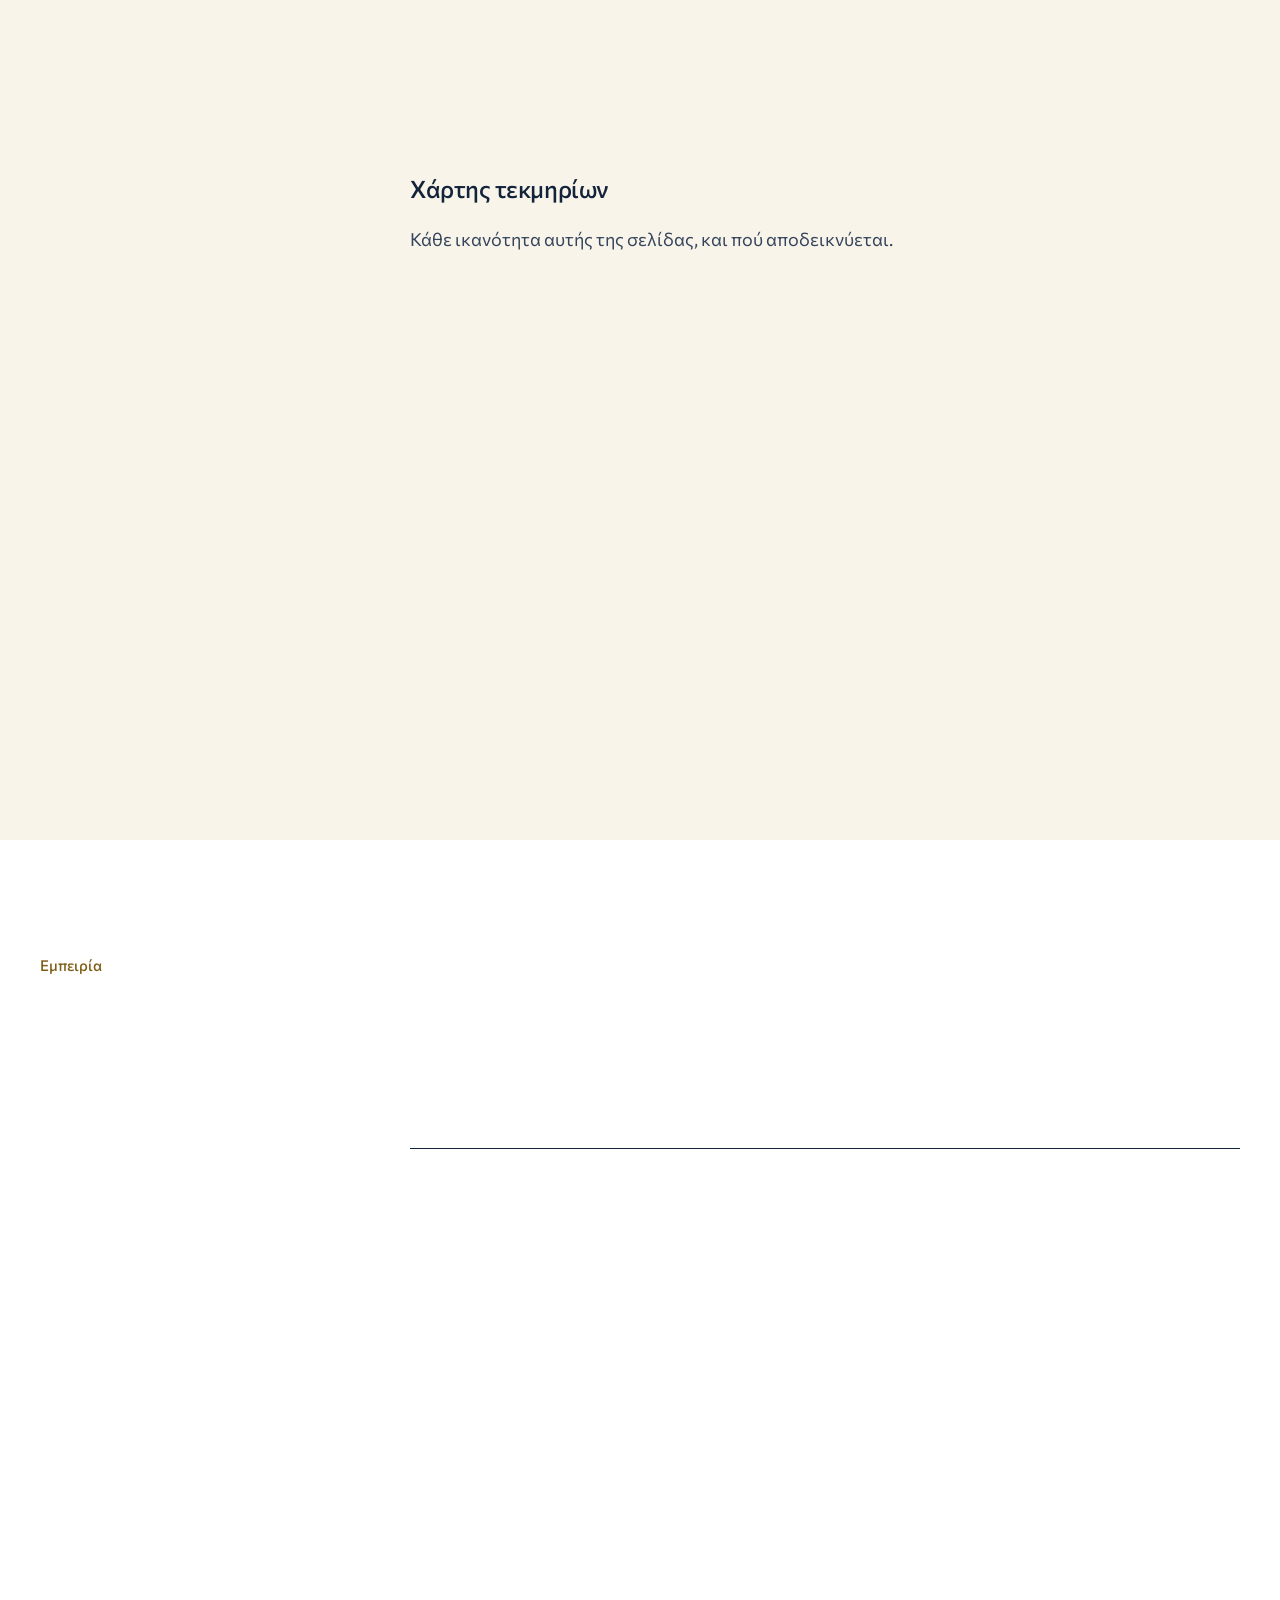
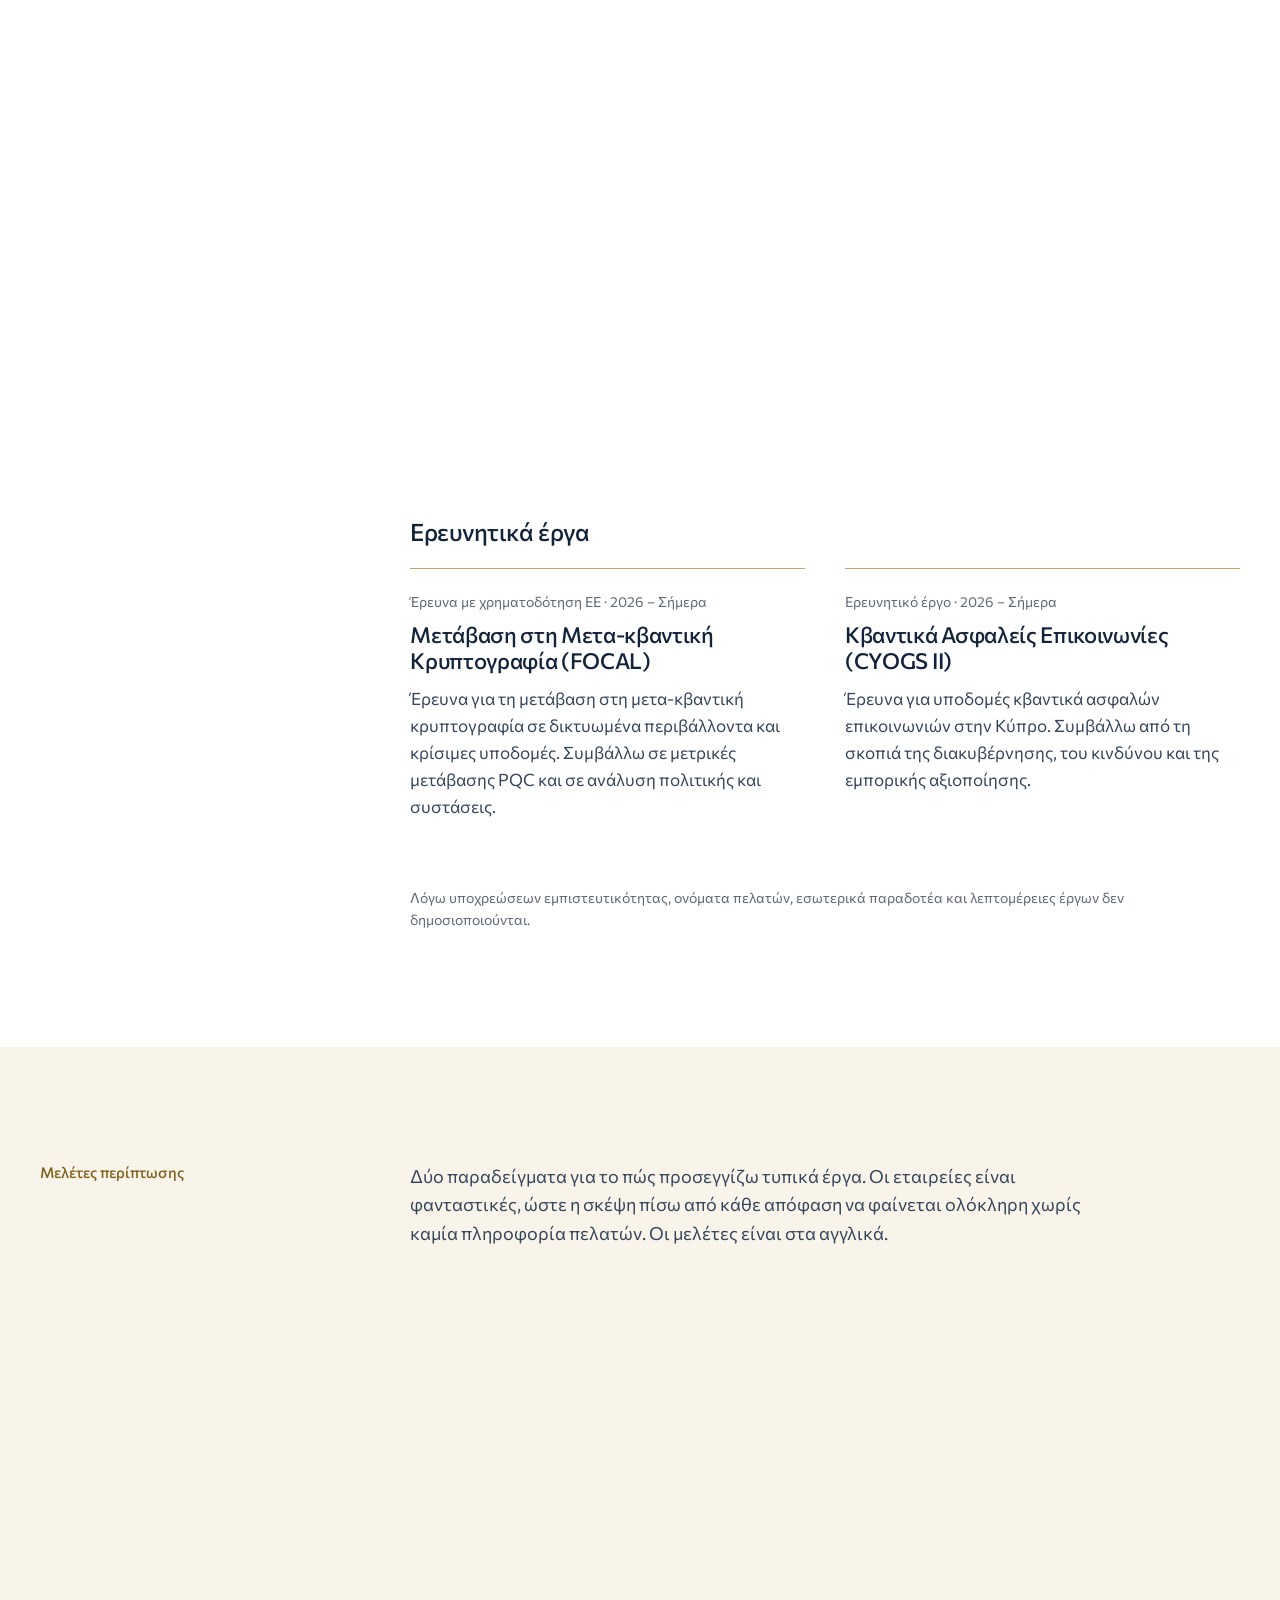
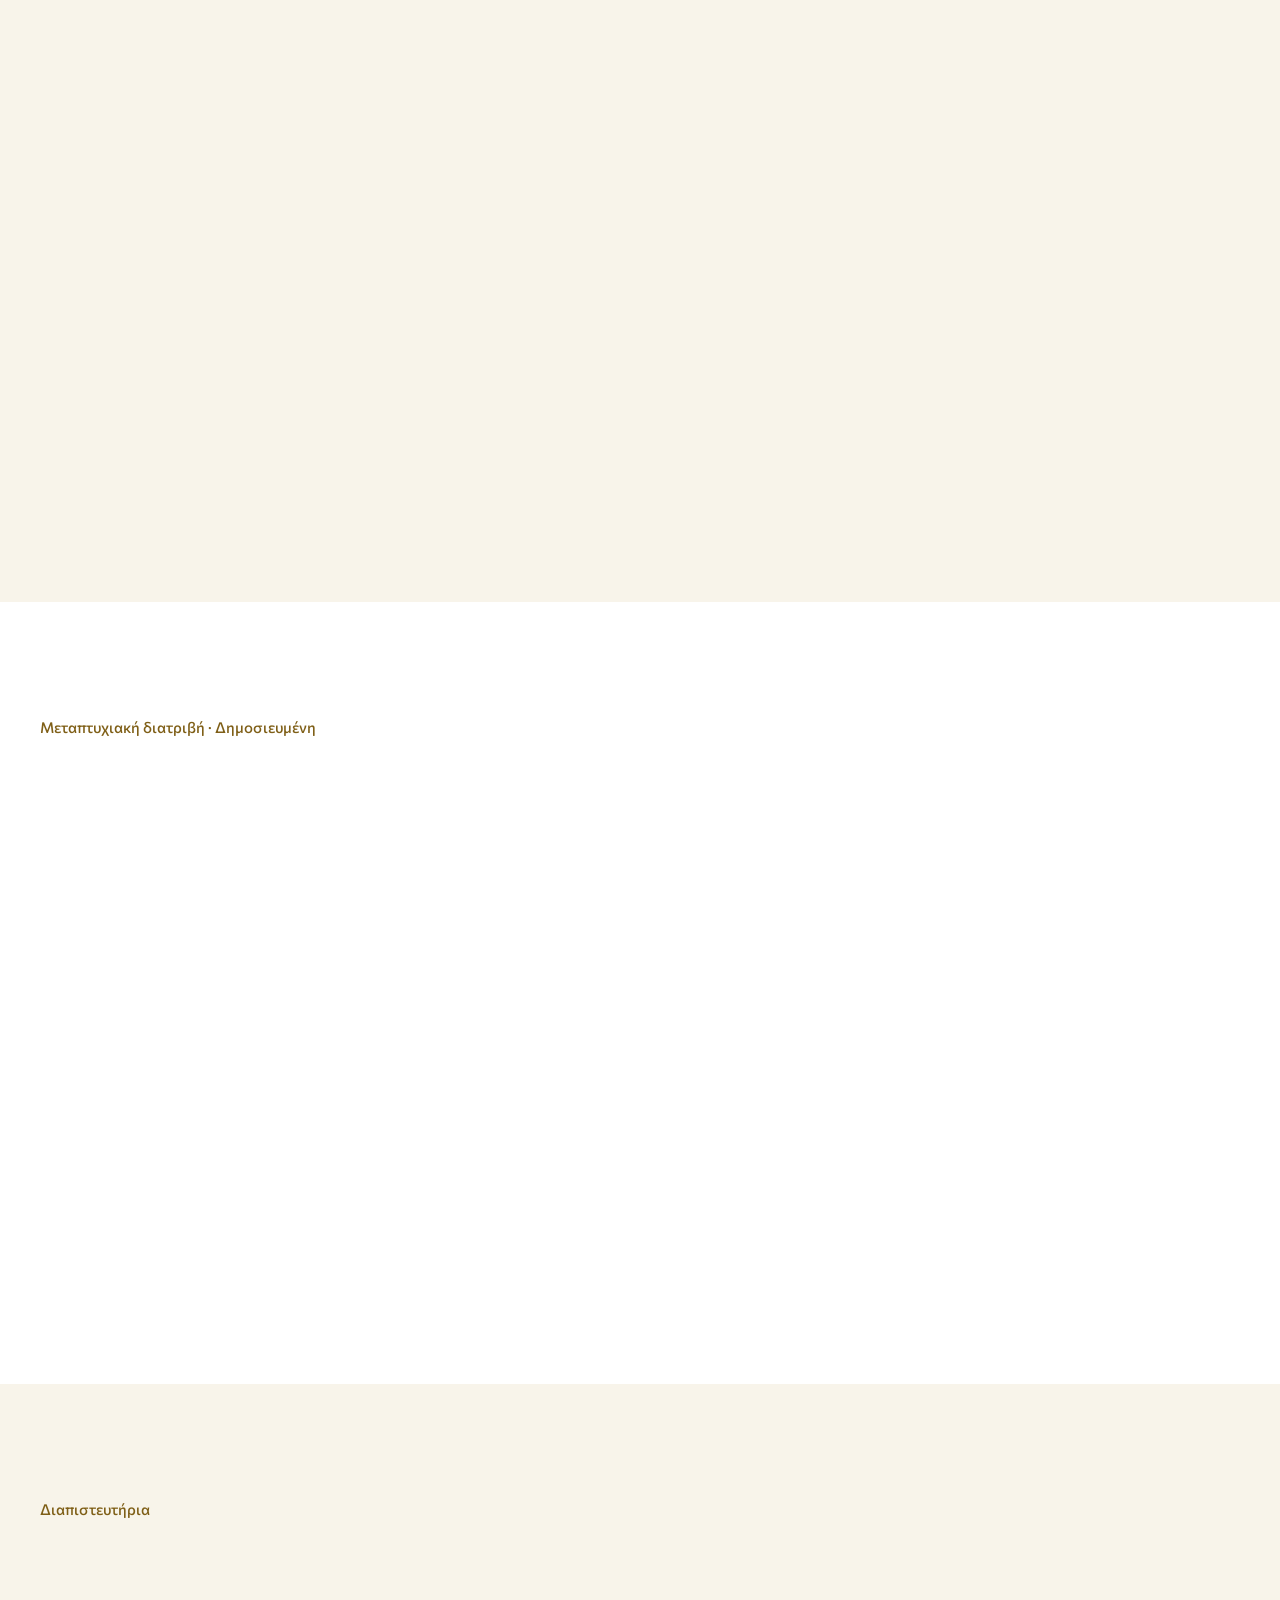
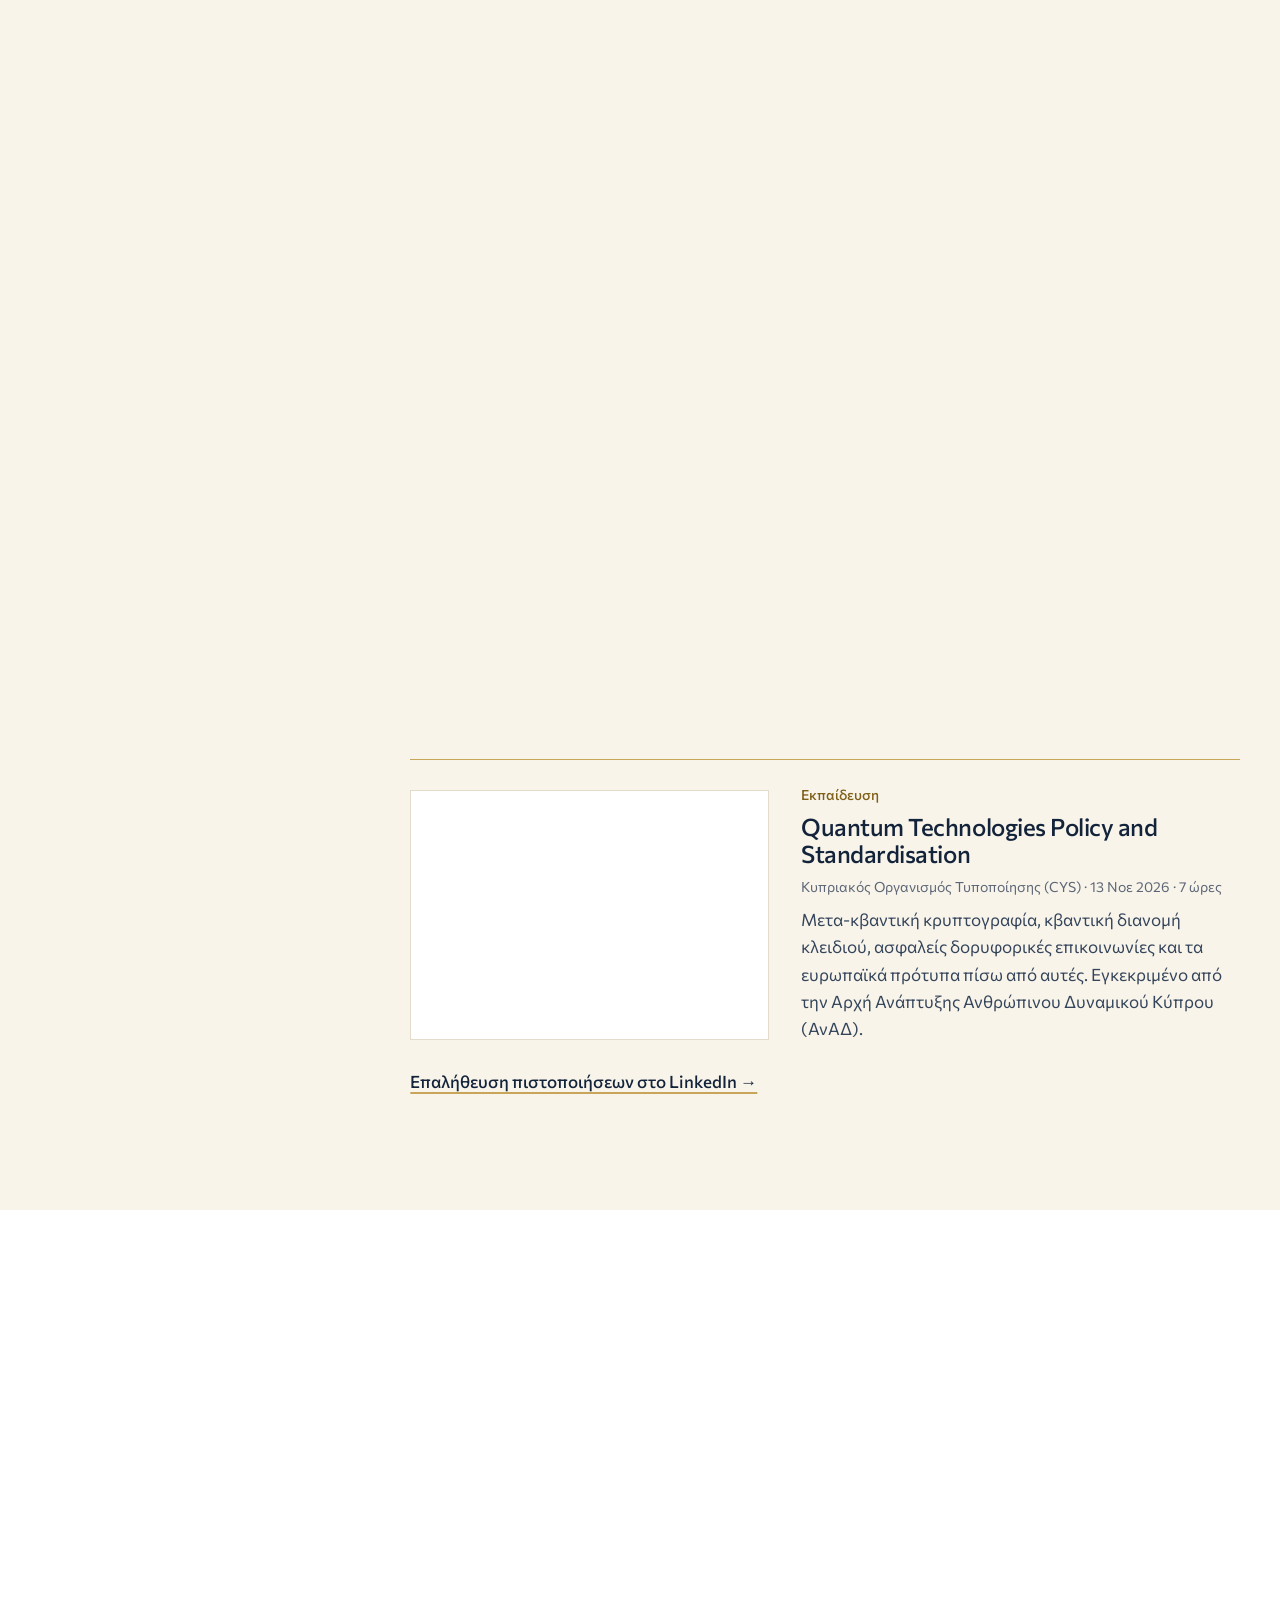
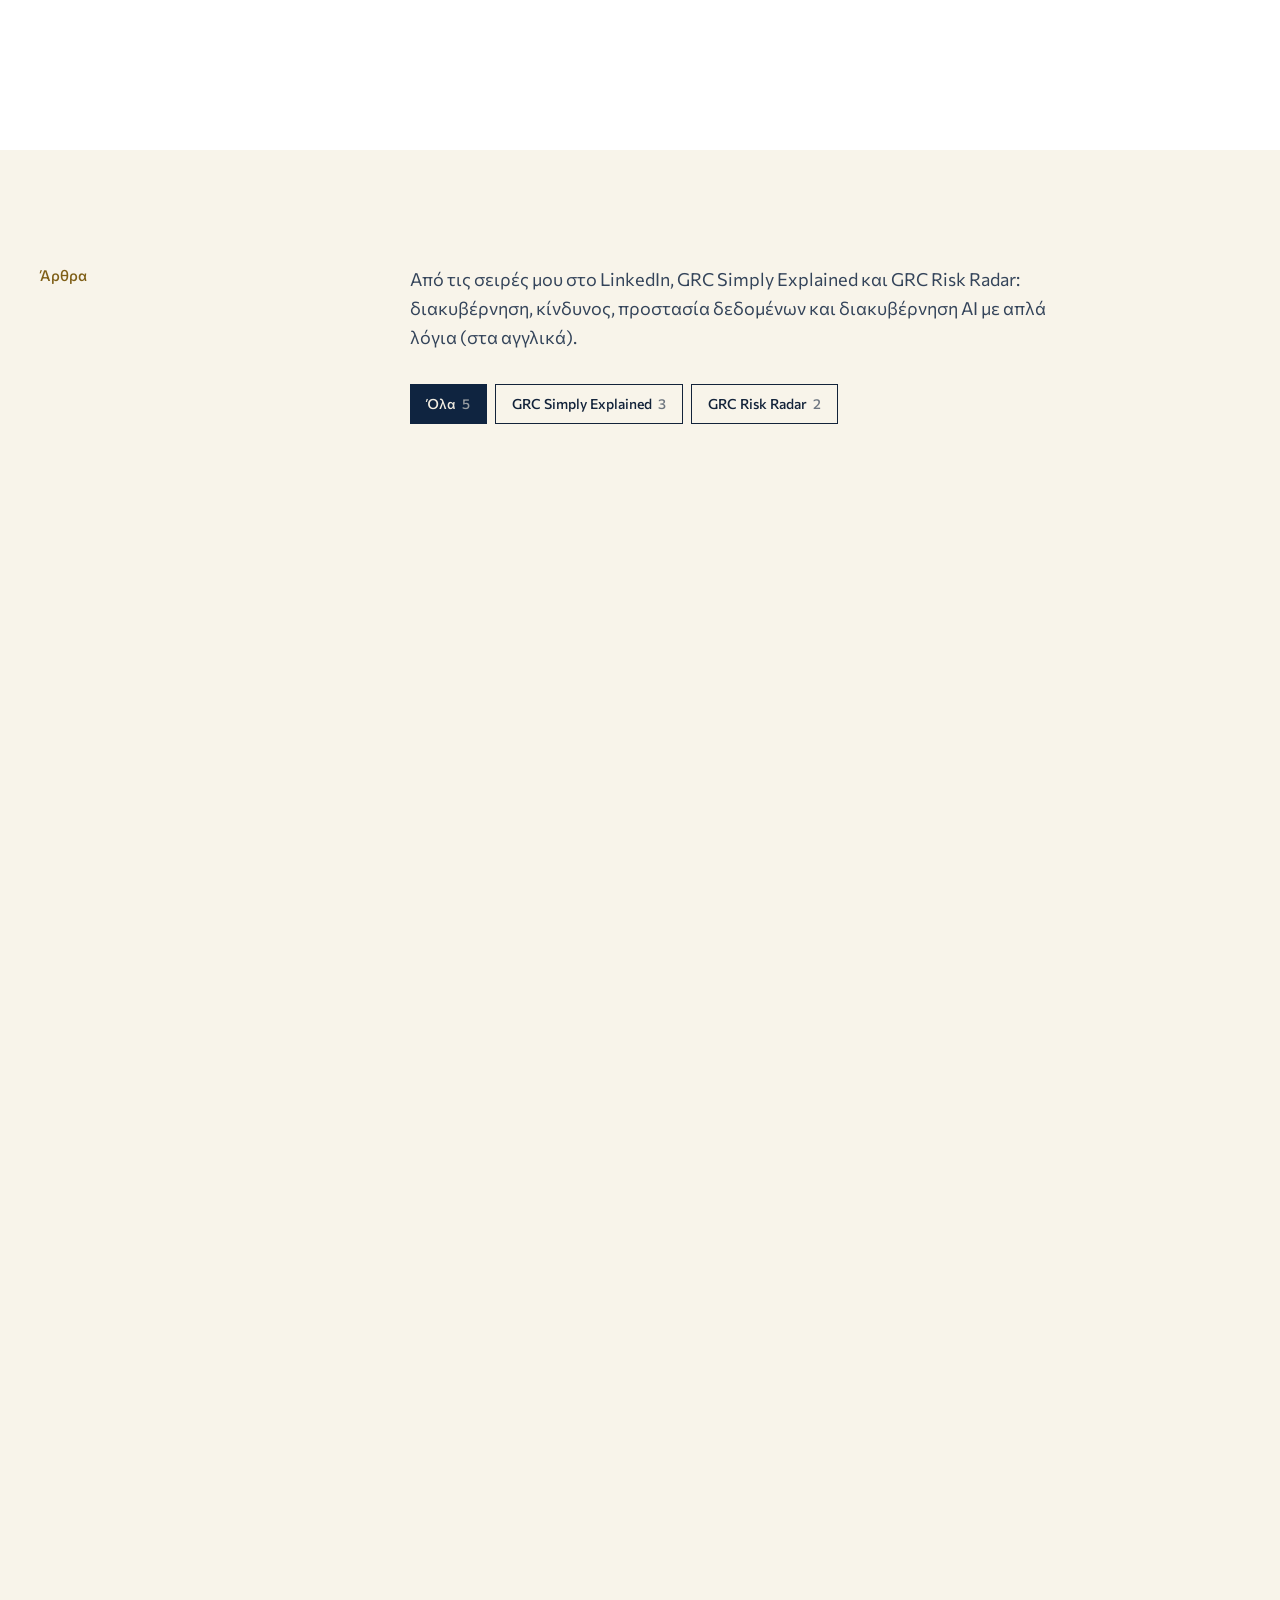
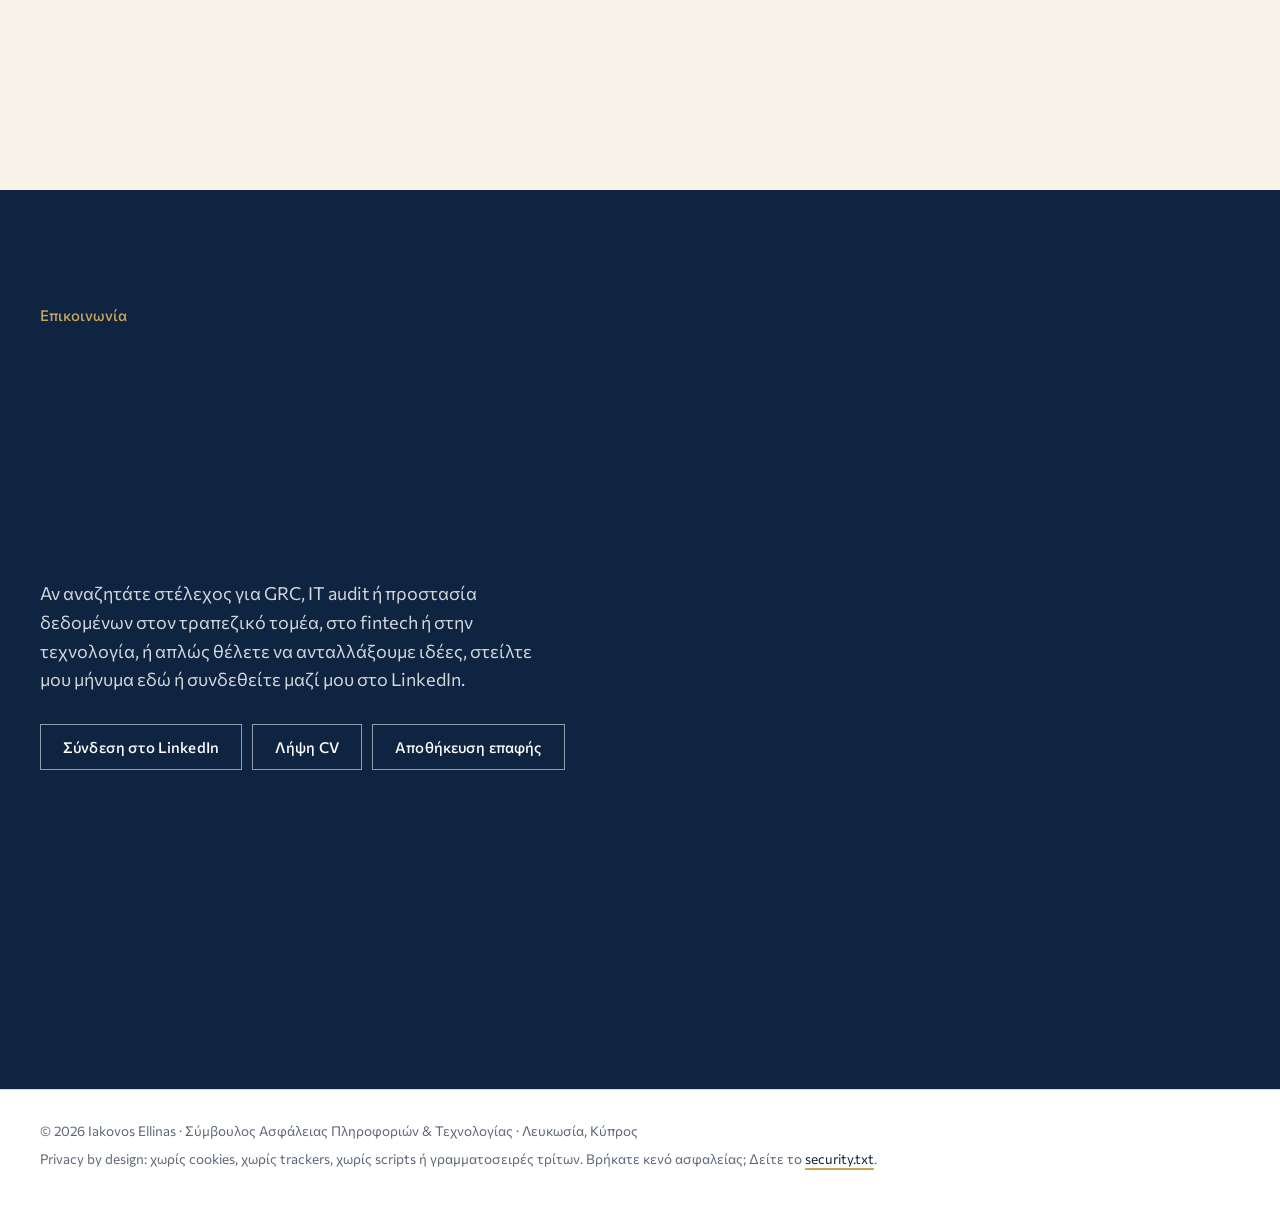
==== commit 8043b73b: "Certificate images, Azure certificate and phone layout fixes Each certification shows its certificat" ====
--- a/el/index.html
+++ b/el/index.html
@@ -70,7 +70,7 @@
   </script>
 
   <!-- ?v= forces browsers to load the new stylesheet instead of a cached old one -->
-  <link rel="stylesheet" href="../style.css?v=20261115i" />
+  <link rel="stylesheet" href="../style.css?v=20261116a" />
 </head>
 
 <body>
@@ -414,13 +414,16 @@
 
         <div class="grid-3">
           <article class="card cert cert-lead">
+            <a class="cert-img" href="../img/certs/iso42001.jpg?v=1" target="_blank" rel="noopener" aria-label="Άνοιγμα πιστοποιητικού: ISO/IEC 42001:2023"><img src="../img/certs/iso42001-thumb.jpg?v=1" alt="Πιστοποιητικό: ISO/IEC 42001:2023" width="520" height="368" loading="lazy" decoding="async" /></a>
             <p class="cert-badge">Lead Auditor</p>
             <h4>ISO/IEC 42001:2023</h4>
             <p class="cert-name">Σύστημα Διαχείρισης AI</p>
             <p class="cert-meta">BSI Training Academy · Αύγ 2026</p>
             <p class="cert-id">ID ENR-02040918</p>
+          <p class="cert-more"><a href="../img/certs/iso42001-course.jpg?v=1" target="_blank" rel="noopener">Βεβαίωση εκπαίδευσης (ENR-02040917)</a></p>
           </article>
           <article class="card cert cert-lead">
+            <a class="cert-img" href="../img/certs/iso27701.jpg?v=1" target="_blank" rel="noopener" aria-label="Άνοιγμα πιστοποιητικού: ISO/IEC 27701:2025"><img src="../img/certs/iso27701-thumb.jpg?v=1" alt="Πιστοποιητικό: ISO/IEC 27701:2025" width="491" height="347" loading="lazy" decoding="async" /></a>
             <p class="cert-badge">Lead Auditor</p>
             <h4>ISO/IEC 27701:2025</h4>
             <p class="cert-name">Σύστημα Διαχείρισης Πληροφοριών Απορρήτου</p>
@@ -428,6 +431,7 @@
             <p class="cert-id">ID oufglzyovj</p>
           </article>
           <article class="card cert cert-lead">
+            <a class="cert-img" href="../img/certs/iso27001.jpg?v=1" target="_blank" rel="noopener" aria-label="Άνοιγμα πιστοποιητικού: ISO/IEC 27001:2022"><img src="../img/certs/iso27001-thumb.jpg?v=1" alt="Πιστοποιητικό: ISO/IEC 27001:2022" width="368" height="520" loading="lazy" decoding="async" /></a>
             <p class="cert-badge">Lead Auditor</p>
             <h4>ISO/IEC 27001:2022</h4>
             <p class="cert-name">Σύστημα Διαχείρισης Ασφάλειας Πληροφοριών</p>
@@ -436,14 +440,21 @@
           </article>
         </div>
 
-        <div class="grid-2 cert-small">
+        <div class="grid-3 cert-small">
           <article class="card cert">
+            <a class="cert-img" href="../img/certs/xm-exposure.jpg?v=1" target="_blank" rel="noopener" aria-label="Άνοιγμα πιστοποιητικού: Exposure Management Certification"><img src="../img/certs/xm-exposure-thumb.jpg?v=1" alt="Πιστοποιητικό: Exposure Management Certification" width="491" height="347" loading="lazy" decoding="async" /></a>
             <h4>Exposure Management Certification</h4>
             <p class="cert-meta">XM Cyber · Απρ 2026 · ID arpybjhuug</p>
           </article>
           <article class="card cert">
+            <a class="cert-img" href="../img/certs/xm-board.jpg?v=1" target="_blank" rel="noopener" aria-label="Άνοιγμα πιστοποιητικού: Risk Reporting to the Board for Modern CISOs"><img src="../img/certs/xm-board-thumb.jpg?v=1" alt="Πιστοποιητικό: Risk Reporting to the Board for Modern CISOs" width="520" height="367" loading="lazy" decoding="async" /></a>
             <h4>Risk Reporting to the Board for Modern CISOs</h4>
             <p class="cert-meta">XM Cyber · Φεβ 2026 · ID ikvctzrawn</p>
+          </article>
+          <article class="card cert">
+            <a class="cert-img" href="../img/certs/azure.jpg?v=1" target="_blank" rel="noopener" aria-label="Άνοιγμα πιστοποιητικού: Essentials with Azure Fundamentals"><img src="../img/certs/azure-thumb.jpg?v=1" alt="Πιστοποιητικό: Essentials with Azure Fundamentals" width="484" height="374" loading="lazy" decoding="async" /></a>
+            <h4>Essentials with Azure Fundamentals</h4>
+            <p class="cert-meta">Microsoft μέσω Coursera · Ιούν 2026 · ID NGQRODK9J9OG</p>
           </article>
         </div>
 
--- a/style.css
+++ b/style.css
@@ -1176,11 +1176,37 @@
   .insight > *, .insight > .card-tag { grid-column: 2; }
 }
 
+
+/* Certificate images */
+.cert-img { display: flex; align-items: center; justify-content: center; aspect-ratio: 4 / 3; margin-bottom: 14px; padding: 10px; background: #ffffff; border: 1px solid var(--line); transition: border-color 0.2s ease; }
+.cert-img { overflow: hidden; }
+.cert-img img { width: 100%; height: 100%; object-fit: contain; }
+.cert-img:hover { border-color: var(--gold); }
+.cert-small .cert-img { aspect-ratio: 3 / 2; padding: 8px; }
+.cert-more { font-size: 14px; }
+.cert-doc > a { display: block; }
+
+/* Phones: stack the research block and let long chip rows scroll sideways */
+@media (max-width: 860px) {
+  .showcase { grid-template-columns: 1fr; gap: 32px; }
+  .showcase-visual { max-width: 520px; }
+  .grid-3.cert-small { grid-template-columns: 1fr 1fr; }
+}
+@media (max-width: 560px) {
+  .doc-checks li { flex-wrap: wrap; gap: 2px 10px; }
+  .doc-checks b { white-space: normal; }
+  .ev-caps, .filters { flex-wrap: nowrap !important; overflow-x: auto; -webkit-overflow-scrolling: touch; scroll-snap-type: x proximity; scrollbar-width: thin; padding-bottom: 10px; }
+  .ev-cap, .chip { flex: 0 0 auto; white-space: nowrap !important; scroll-snap-align: start; }
+  .filters { margin-right: calc(-1 * var(--pad)); padding-right: var(--pad); }
+  .grid-3.cert-small { grid-template-columns: 1fr; }
+  .cert-small .cert-img { max-width: 360px; }
+}
+
 /* ---------- Print ---------- */
 @media print {
   :root, [data-theme="dark"] { --paper: #fff; --paper-2: #fff; --card: #fff; --ink: #000; --ink-2: #222; --muted: #444; --line: #bbb; --accent: #86651b; --link: #000; --on-ink: #fff; --shadow: none; }
   body { font-size: 11pt; background: #fff; }
-  .site-header, .skip-link, .menu-toggle, .theme-toggle, .lang-switch, .hero-buttons, .contact-buttons, .contact-form, .filters, .ev-explorer, .mode-tabs, .showcase-btn, .more-link, .insight-link, .cover, .insight-img, .showcase-visual, .exhibit::before { display: none !important; }
+  .site-header, .skip-link, .menu-toggle, .theme-toggle, .lang-switch, .hero-buttons, .contact-buttons, .contact-form, .filters, .ev-explorer, .mode-tabs, .showcase-btn, .more-link, .insight-link, .cover, .insight-img, .cert-img, .showcase-visual, .exhibit::before { display: none !important; }
   .sec-head, .about-grid > div > .sec-head { position: static !important; }
   .has-explorer .ev-wrap { display: block !important; }
   .modes.is-tabs { display: grid !important; grid-template-columns: 1fr; }
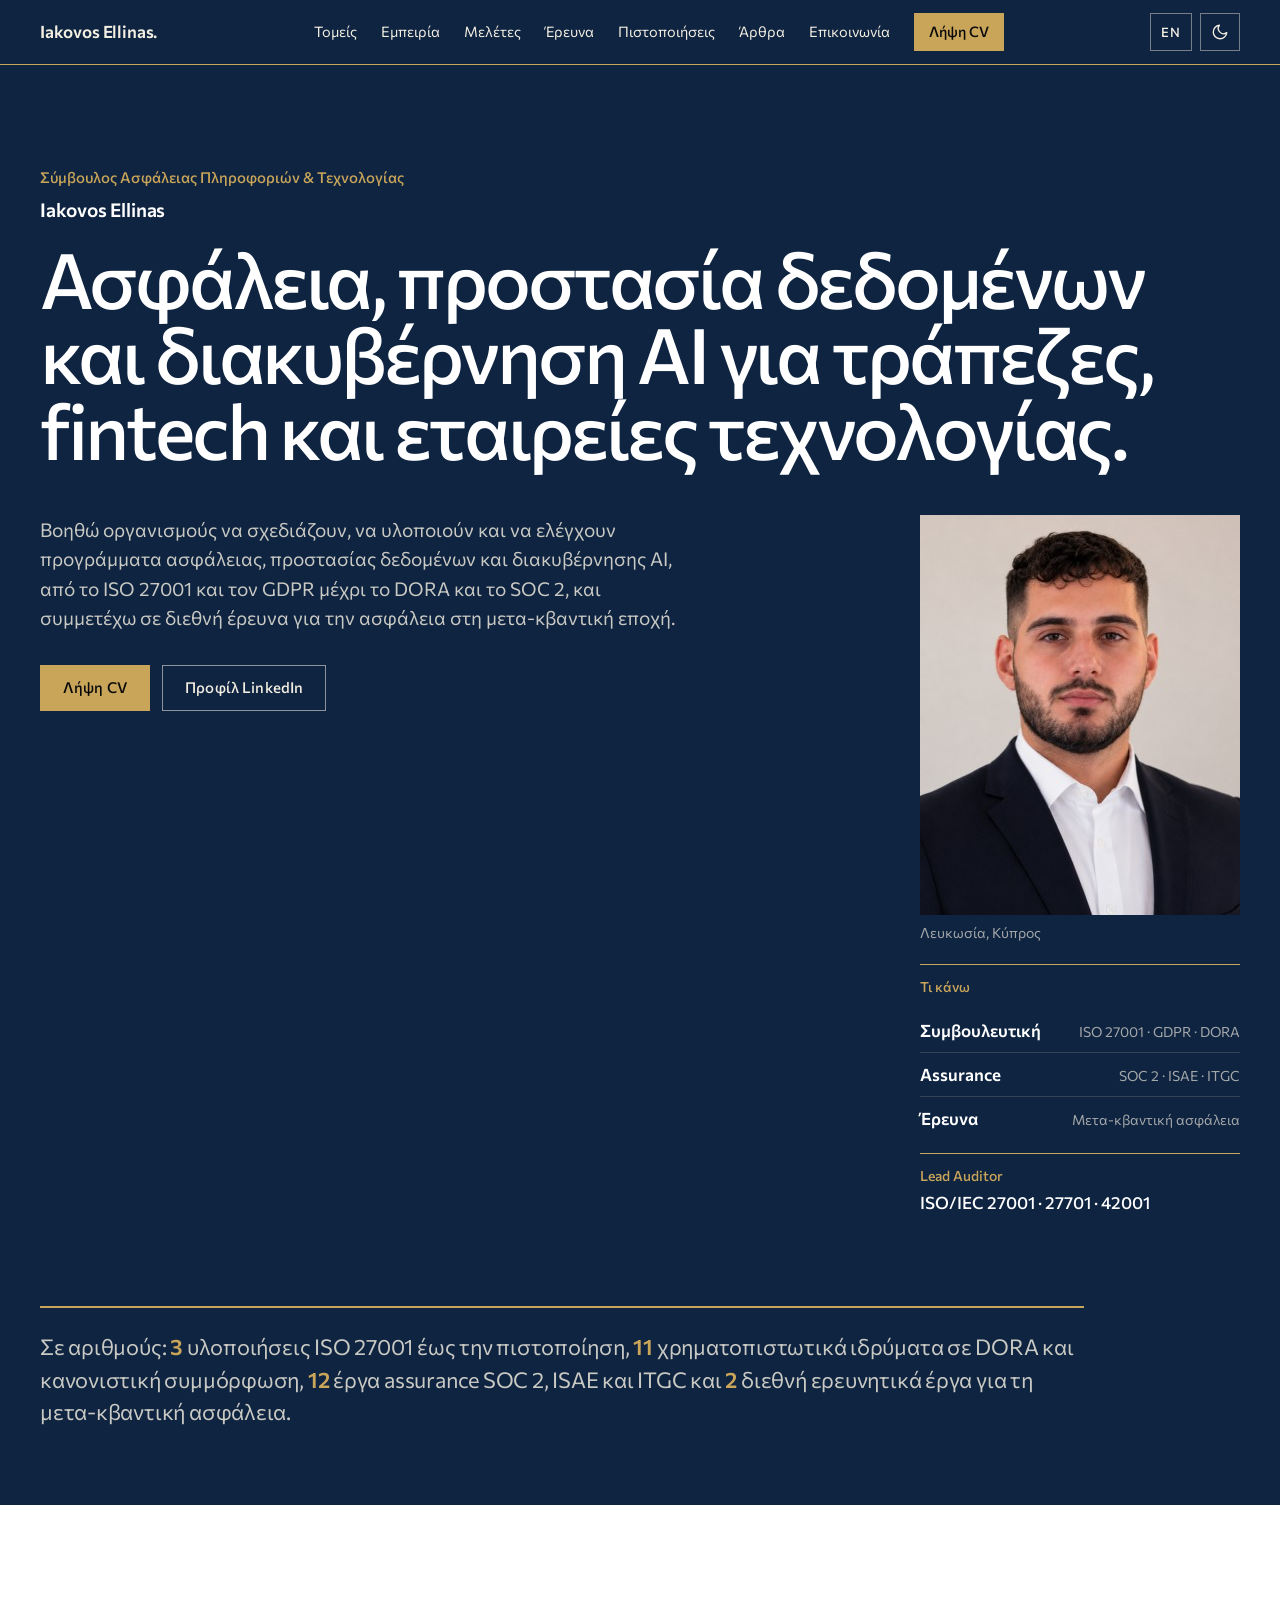
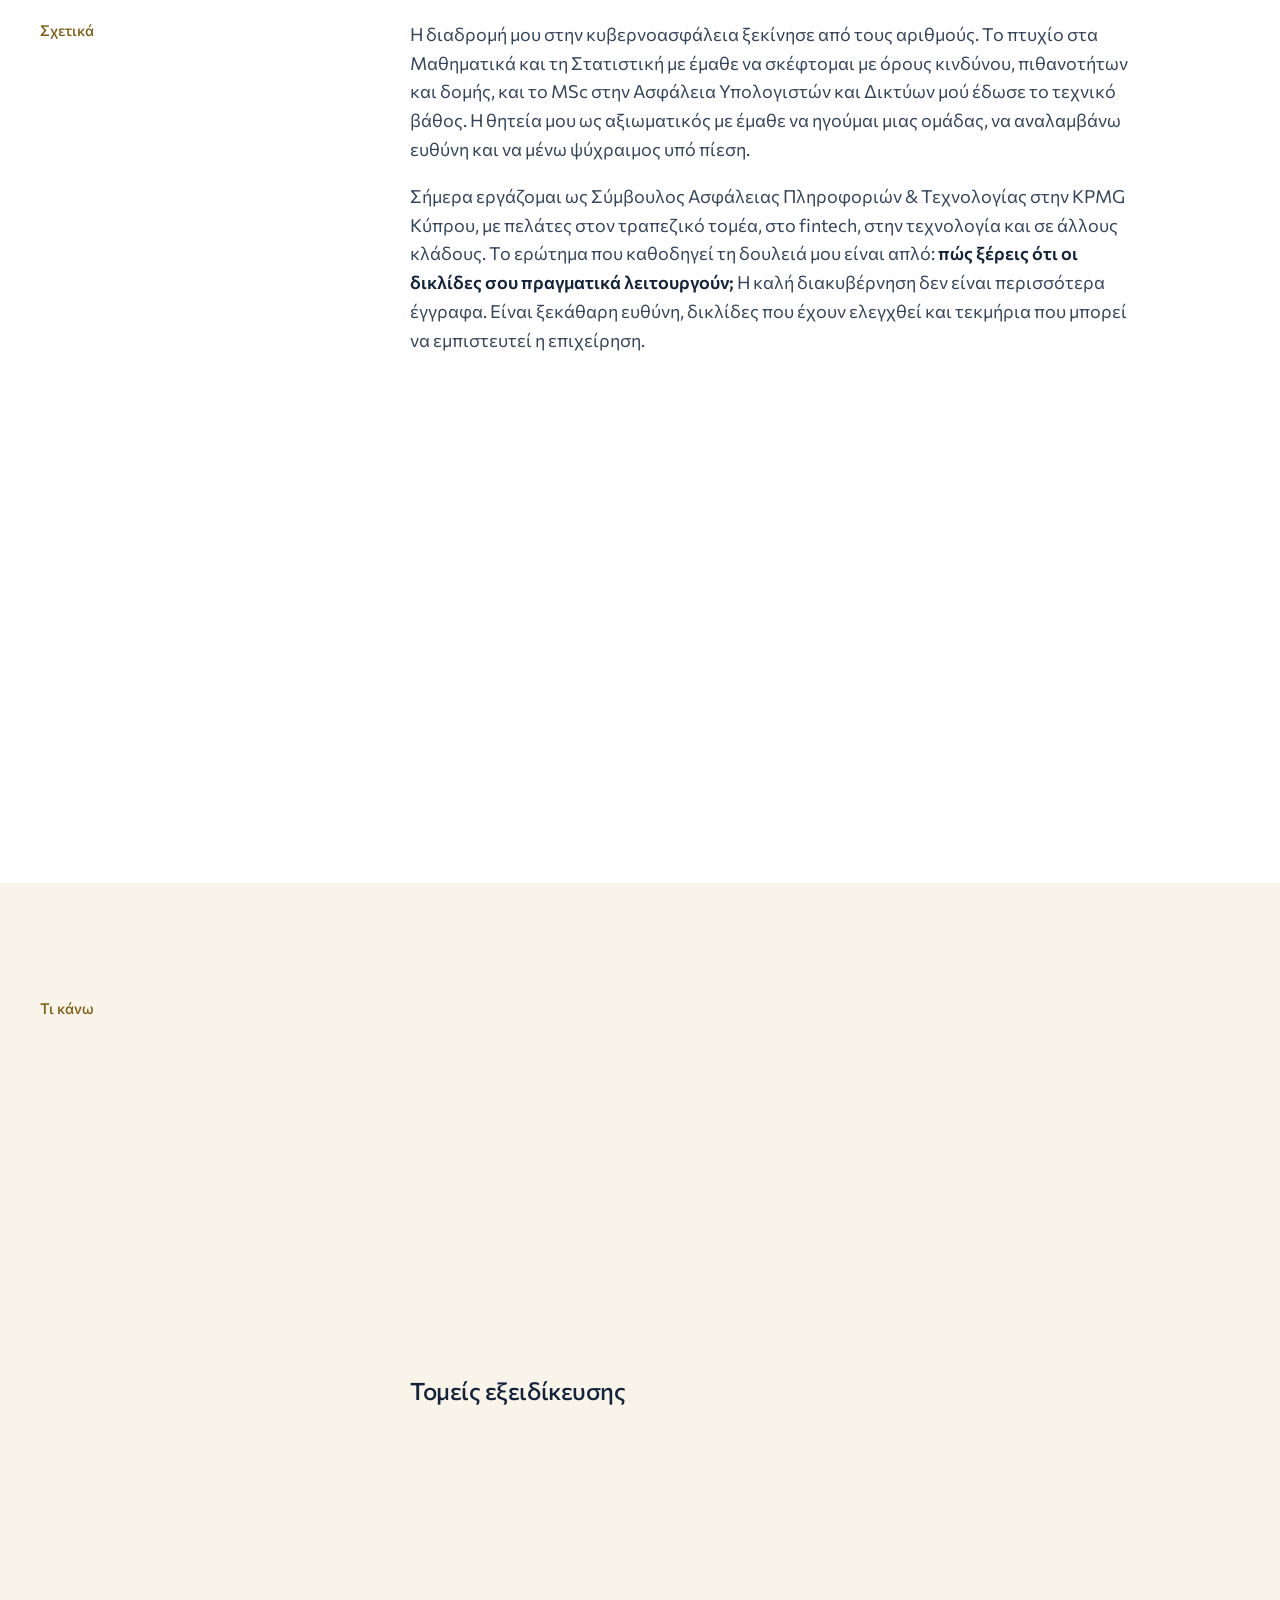
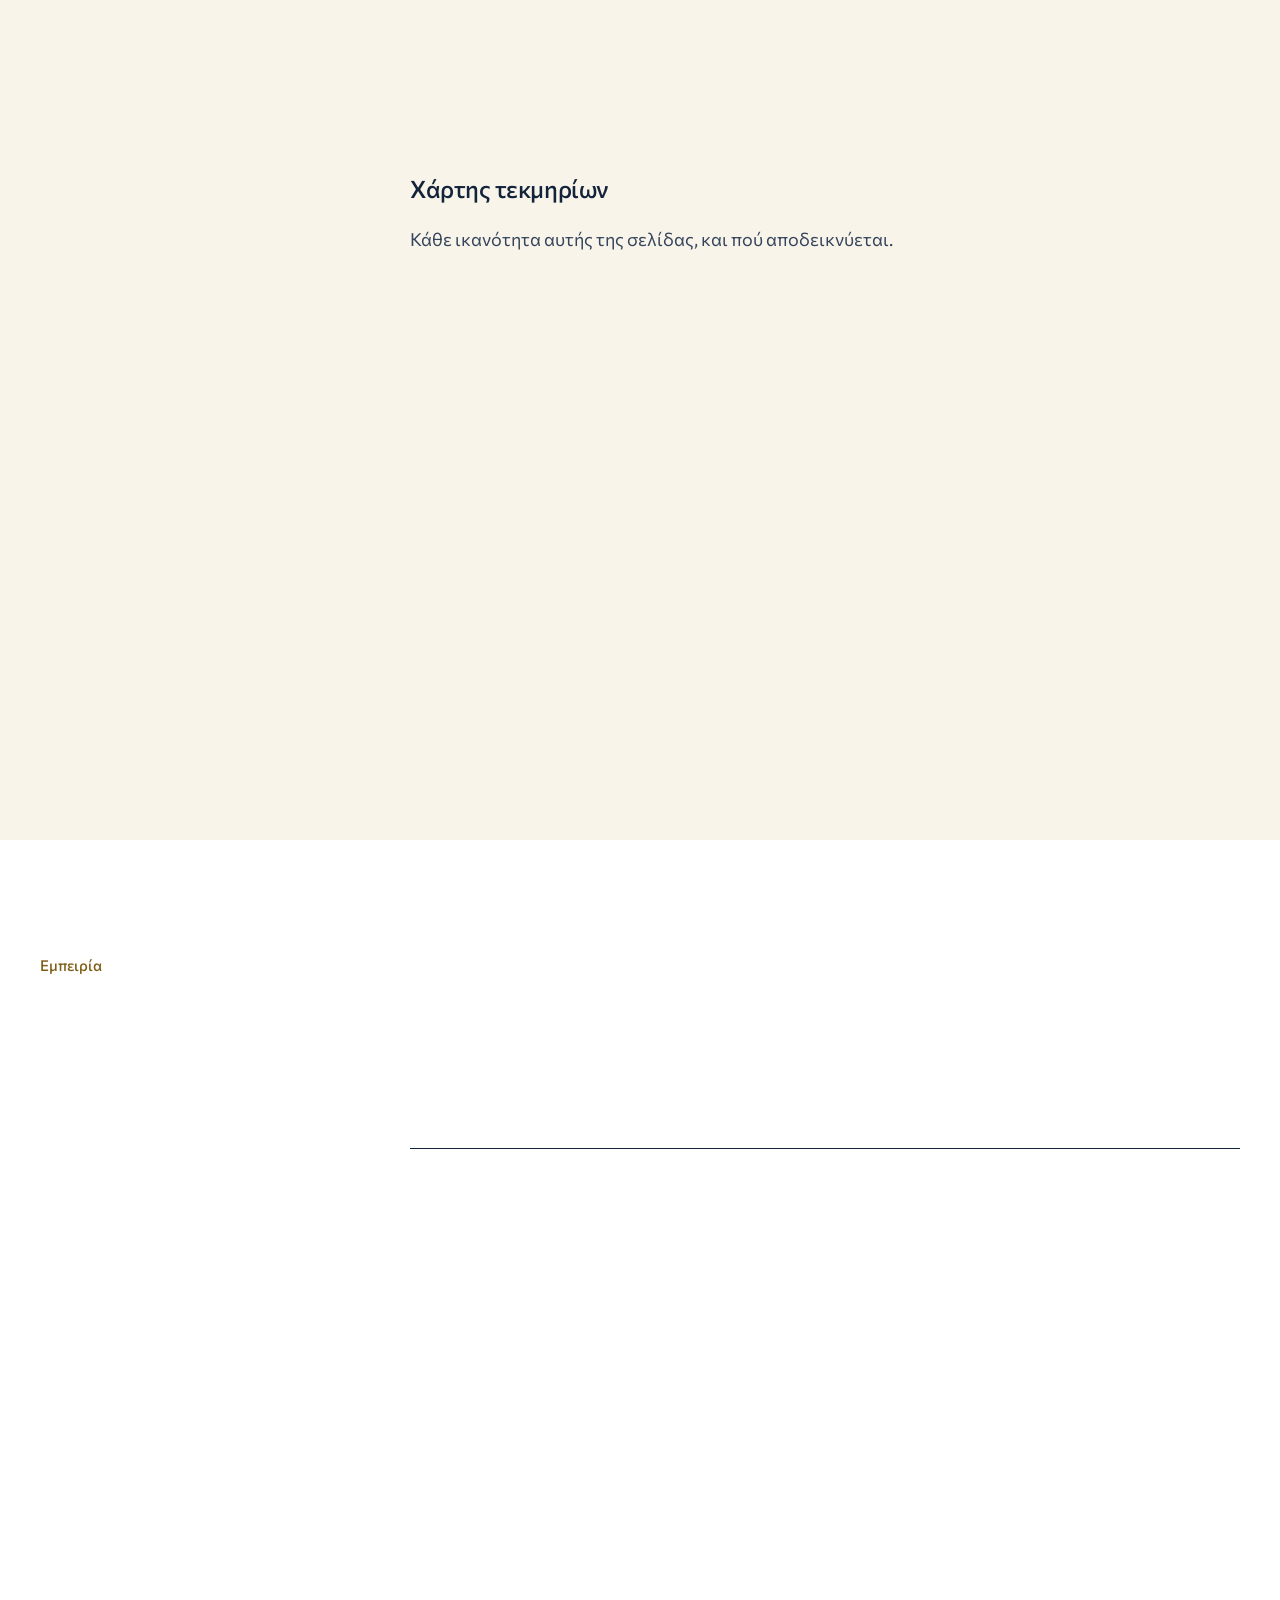
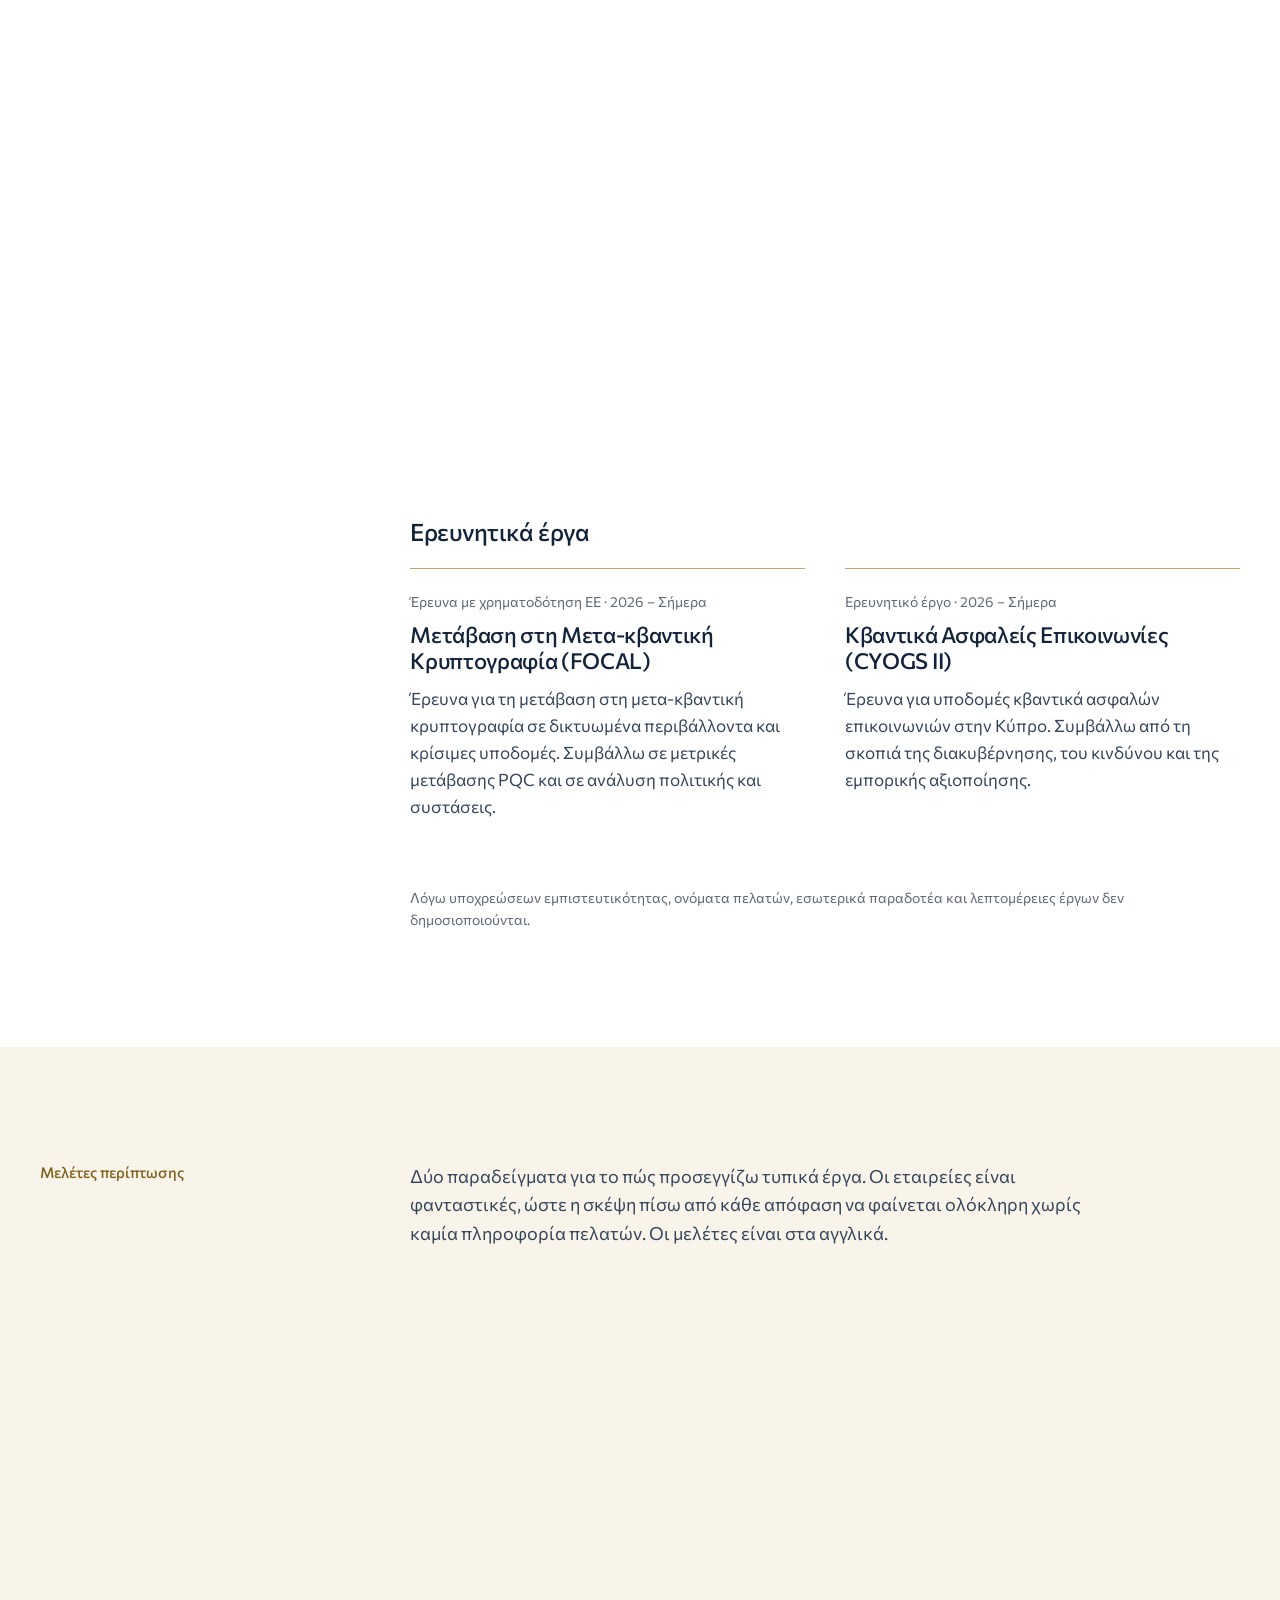
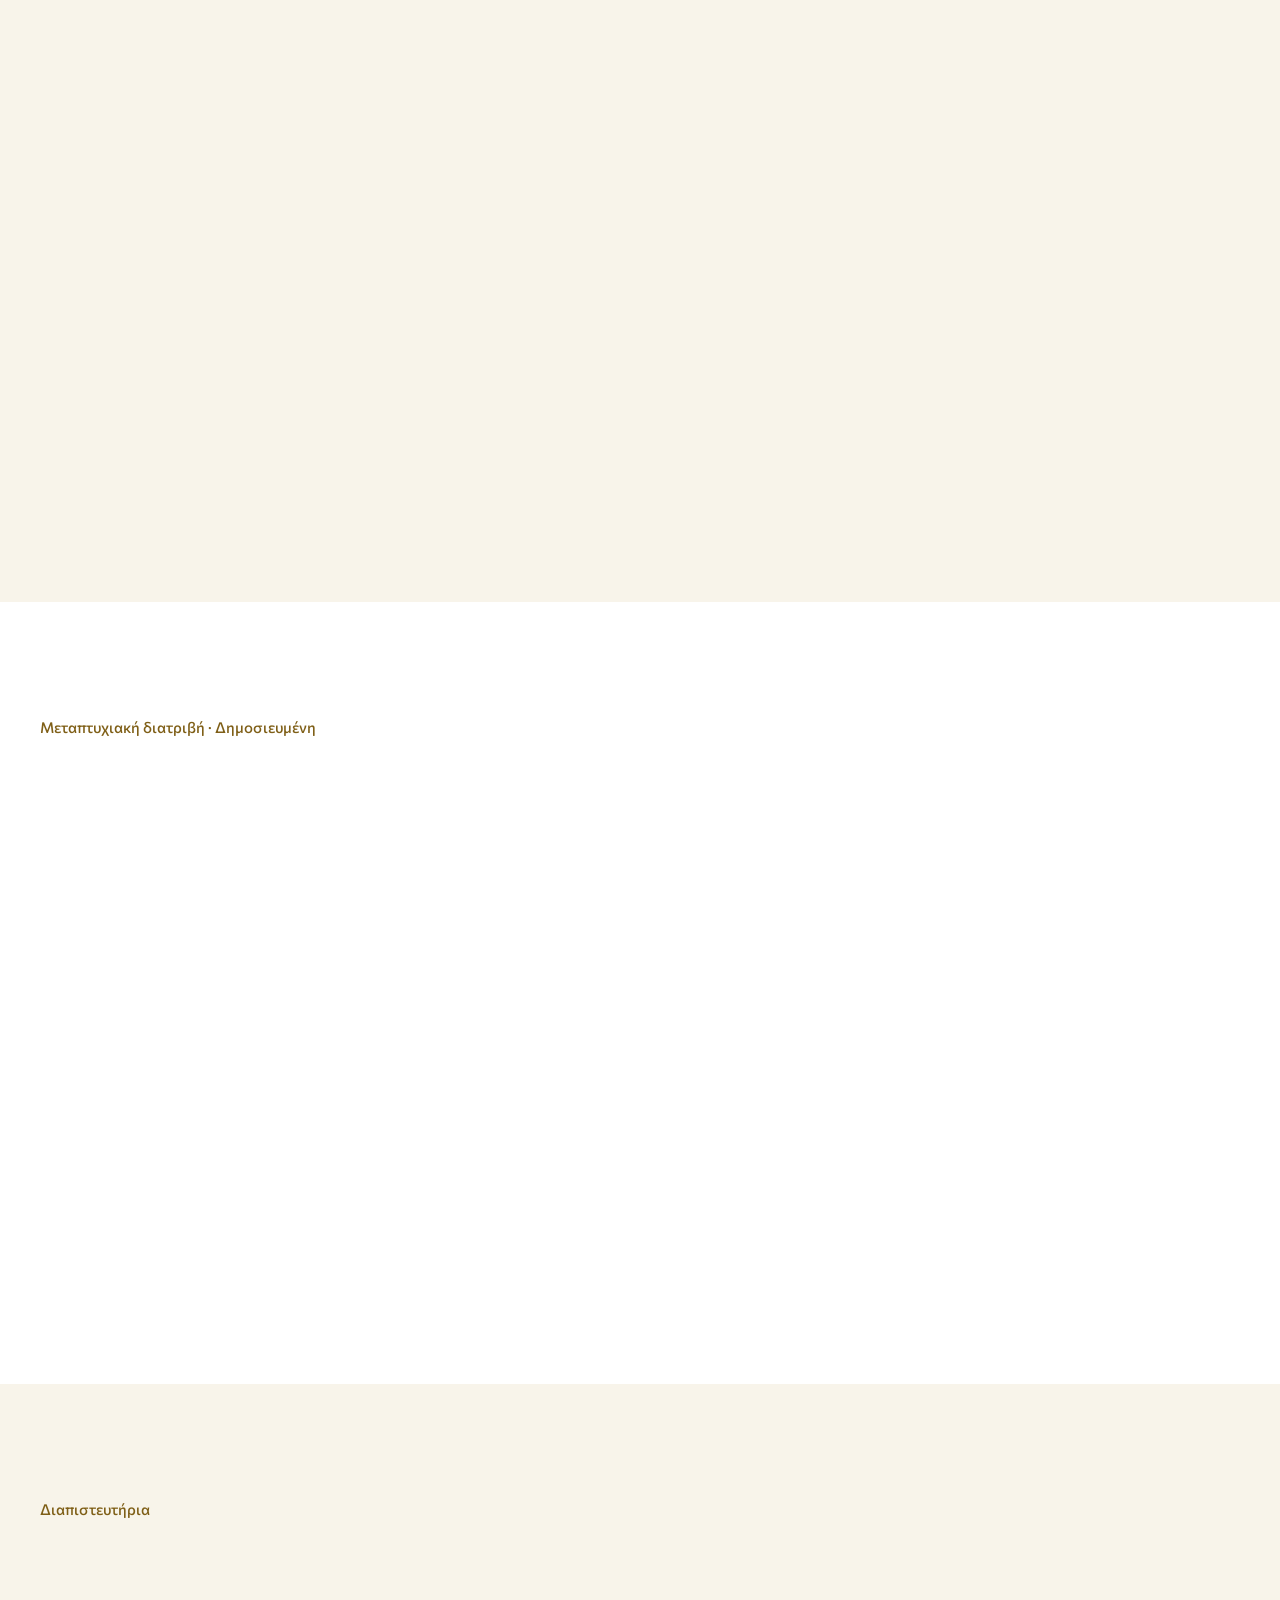
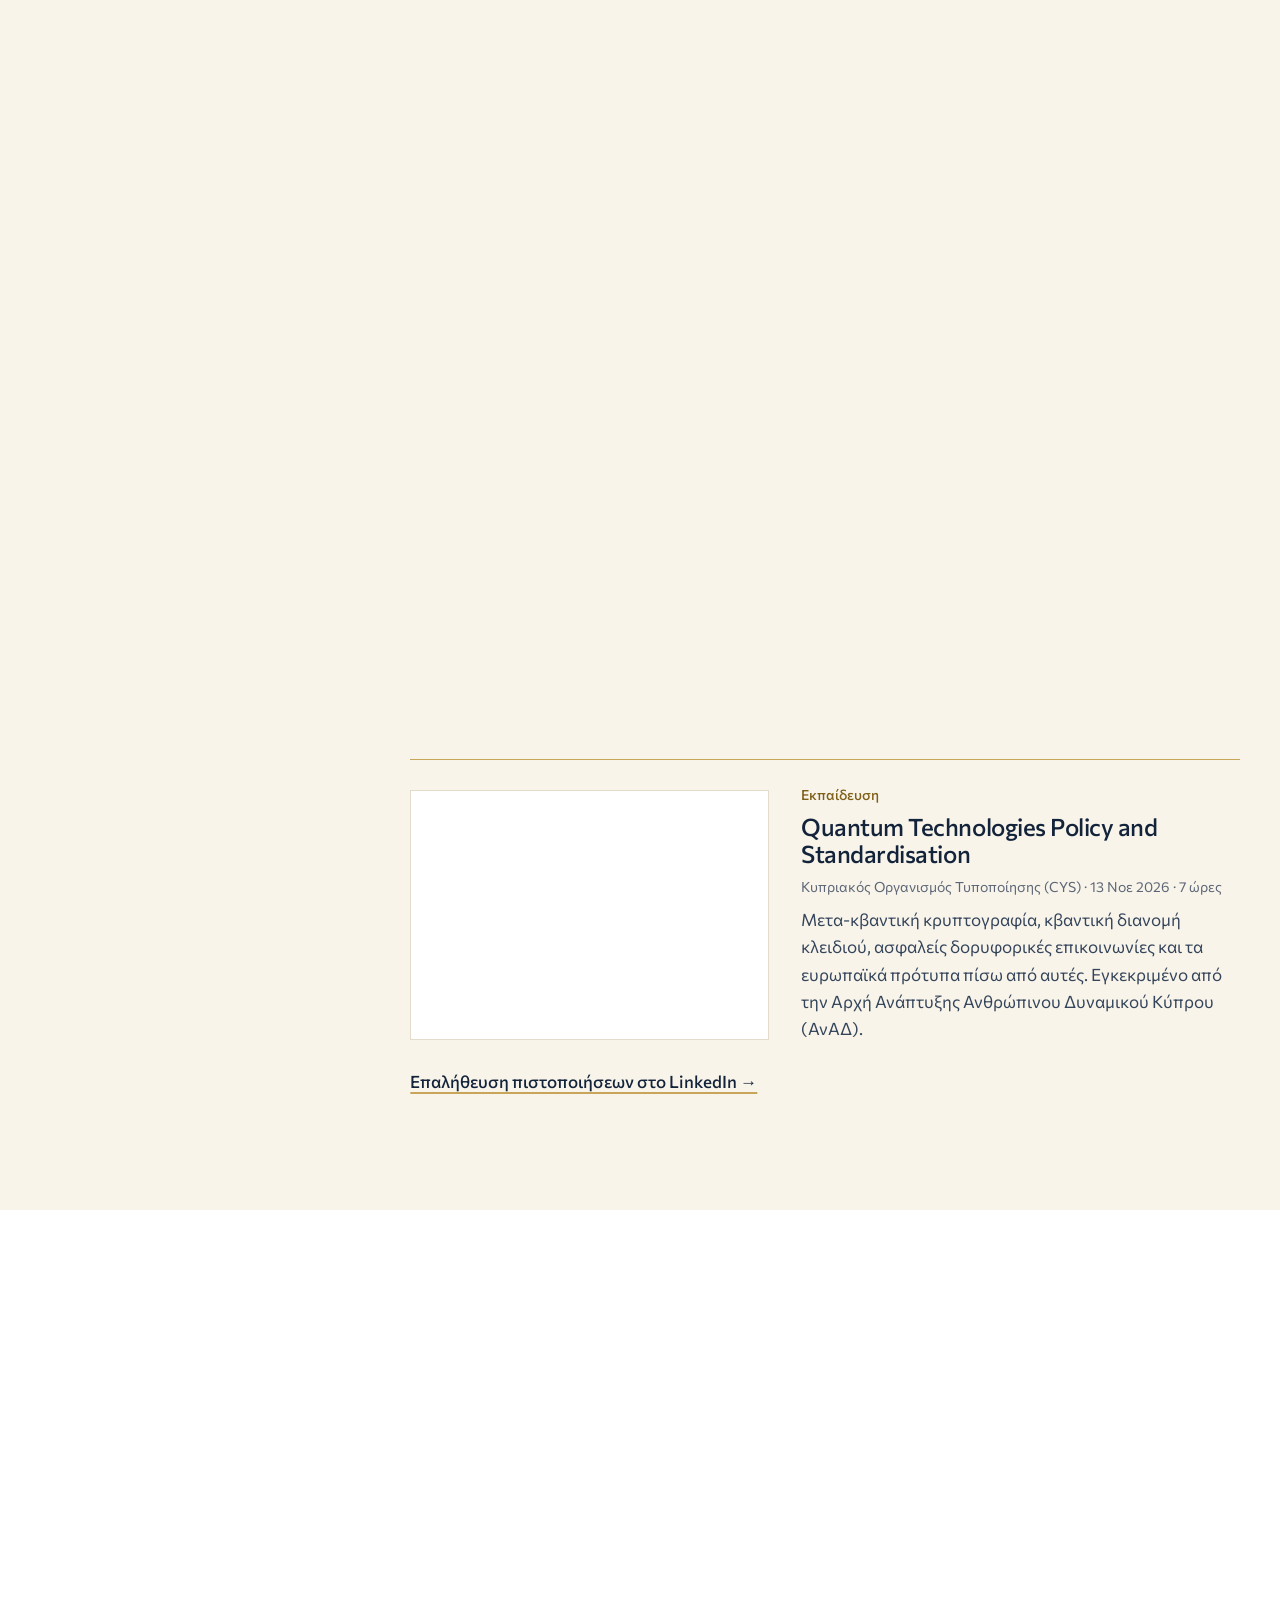
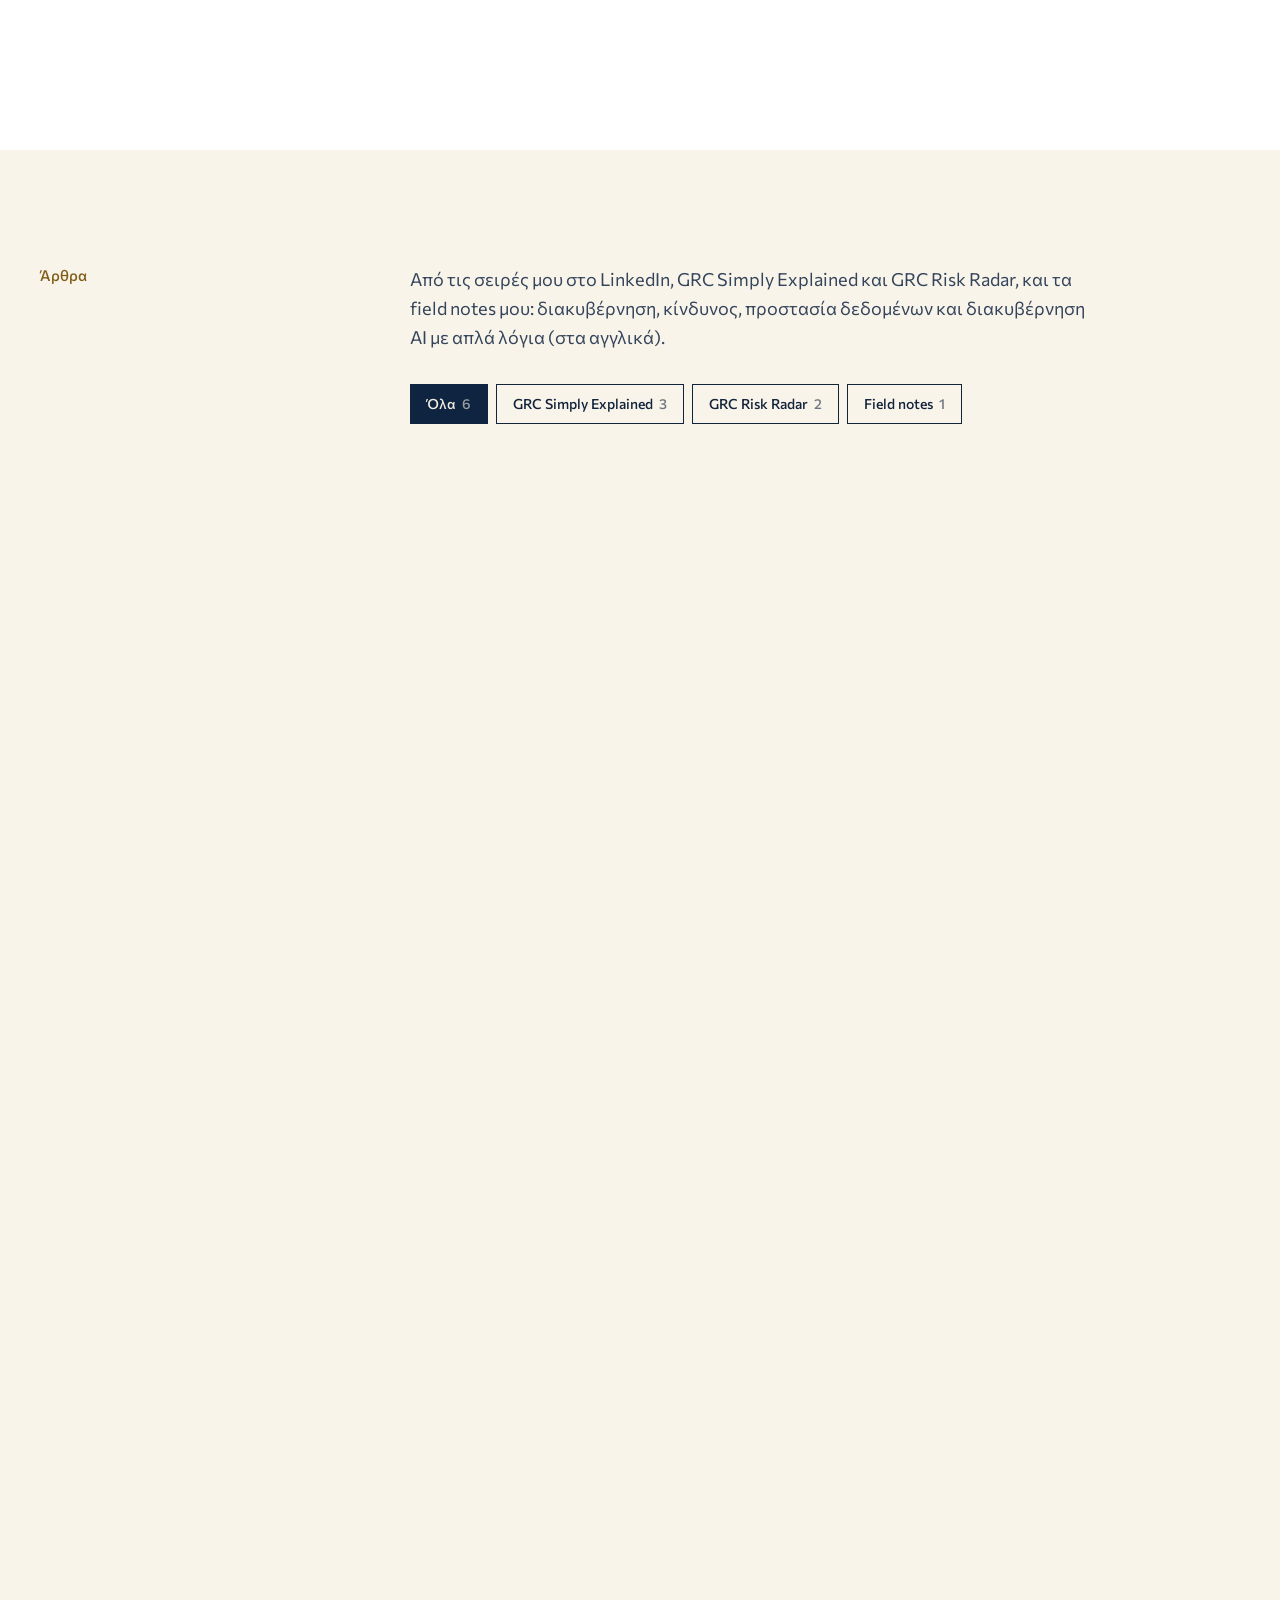
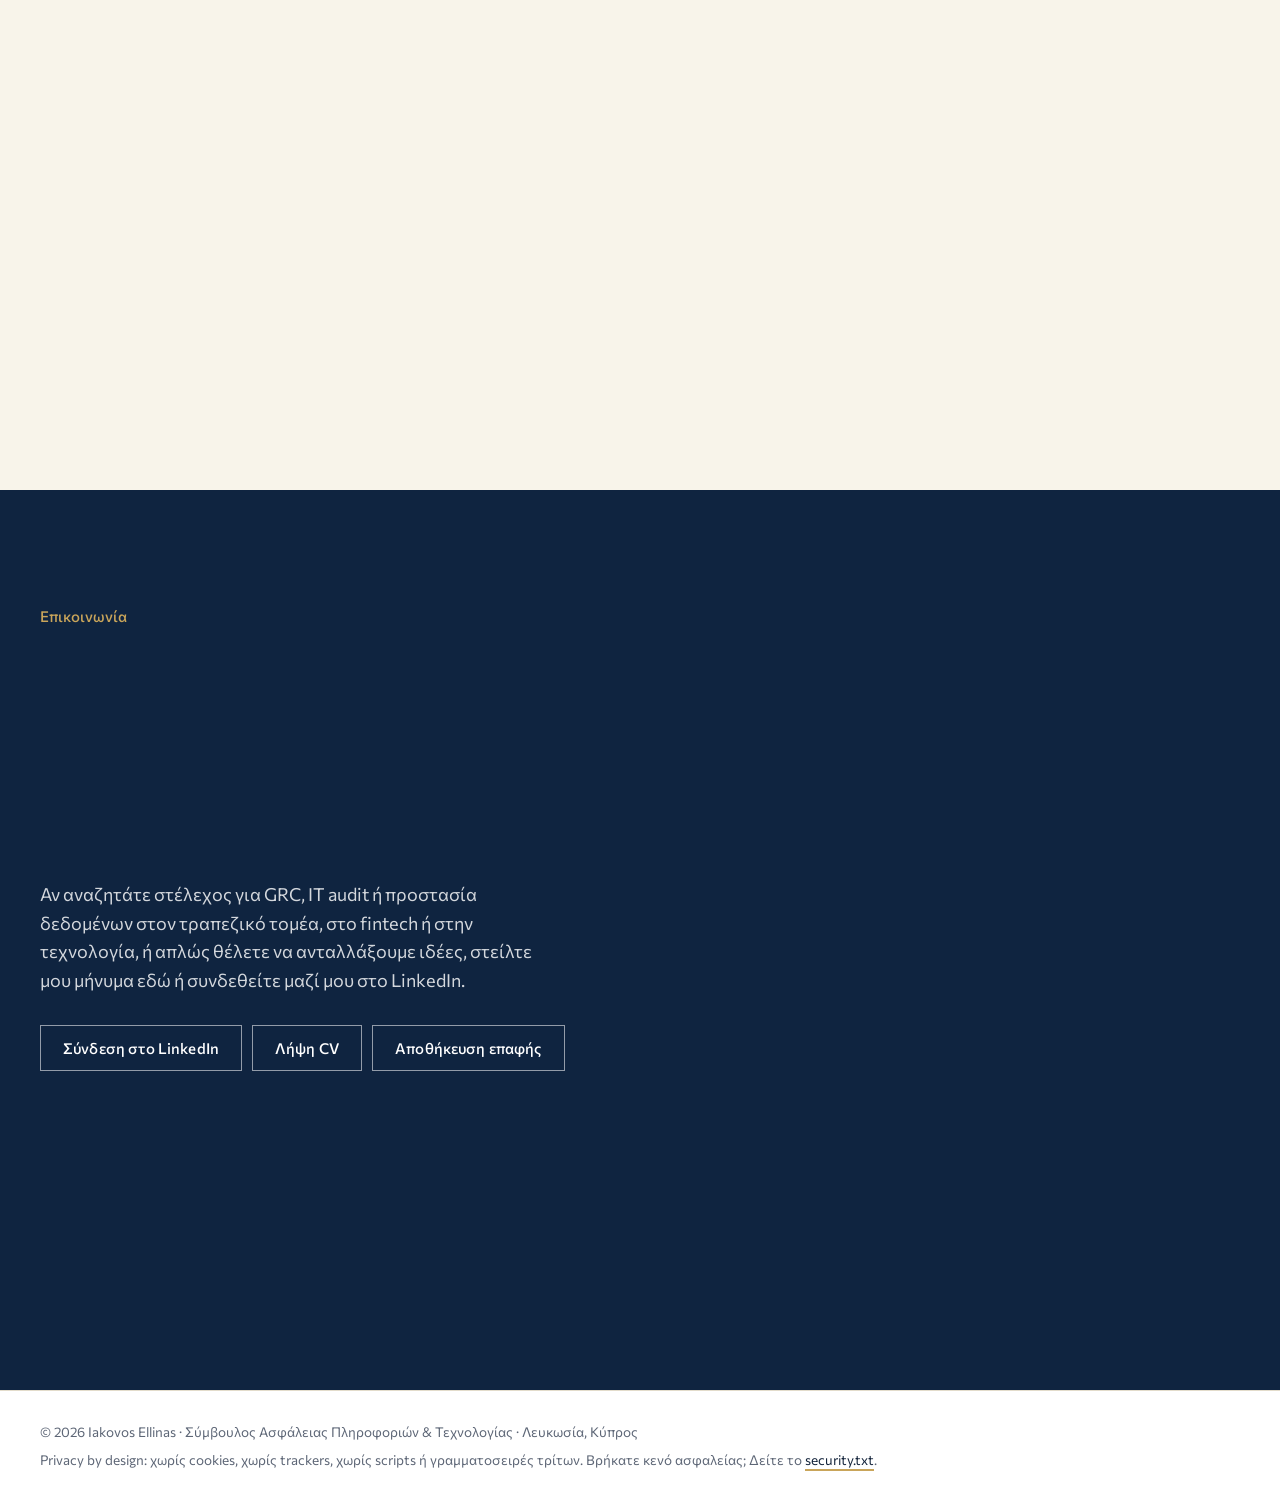
==== commit d33eecac: "Add the CYS Quantum Technologies field note to Insights New first article (16 November post) with it" ====
--- a/el/index.html
+++ b/el/index.html
@@ -254,7 +254,7 @@
               <tr><th scope="row">DORA &amp; χρηματοπιστωτικό πλαίσιο</th><td data-label="Πιστοποίηση"><span class="ev-none" aria-label="κανένα">—</span></td><td data-label="Επαγγελματική εμπειρία">11 χρηματοπιστωτικά ιδρύματα σε DORA, PSD2, CRD VI, SWIFT CSCF</td><td data-label="Δημοσιευμένη δουλειά"><a href="../case-studies/dora-third-party-risk.html">Μελέτη: DORA και τρίτοι πάροχοι ICT</a></td></tr>
               <tr><th scope="row">Κίνδυνος τρίτων &amp; cloud</th><td data-label="Πιστοποίηση"><span class="ev-none" aria-label="κανένα">—</span></td><td data-label="Επαγγελματική εμπειρία">Έλεγχοι ασφάλειας cloud και τρίτων παρόχων</td><td data-label="Δημοσιευμένη δουλειά"><a href="https://www.linkedin.com/feed/update/urn:li:activity:7477650898479992832/" target="_blank" rel="noopener">GRC Risk Radar #1</a> · <a href="https://www.linkedin.com/feed/update/urn:li:activity:7527271626665631744/" target="_blank" rel="noopener">#2</a> · <a href="../case-studies/dora-third-party-risk.html">Μελέτη DORA</a></td></tr>
               <tr><th scope="row">Αναφορά κυβερνοκινδύνου</th><td data-label="Πιστοποίηση">XM Cyber: Risk Reporting to the Board · Exposure Management</td><td data-label="Επαγγελματική εμπειρία">Ευρήματα και αξιολογήσεις κινδύνου προς τη διοίκηση πελατών</td><td data-label="Δημοσιευμένη δουλειά"><span class="ev-none" aria-label="κανένα">—</span></td></tr>
-              <tr><th scope="row">Μετα-κβαντική ασφάλεια</th><td data-label="Πιστοποίηση">Quantum Technologies Policy and Standardisation (CYS, 2026)</td><td data-label="Επαγγελματική εμπειρία">2 διεθνή ερευνητικά έργα (μετάβαση σε PQC, κβαντικά ασφαλείς επικοινωνίες)</td><td data-label="Δημοσιευμένη δουλειά"><span class="ev-none" aria-label="κανένα">—</span></td></tr>
+              <tr><th scope="row">Μετα-κβαντική ασφάλεια</th><td data-label="Πιστοποίηση">Quantum Technologies Policy and Standardisation (CYS, 2026)</td><td data-label="Επαγγελματική εμπειρία">2 διεθνή ερευνητικά έργα (μετάβαση σε PQC, κβαντικά ασφαλείς επικοινωνίες)</td><td data-label="Δημοσιευμένη δουλειά"><a href="https://www.linkedin.com/feed/update/urn:li:activity:7528049699413499904/" target="_blank" rel="noopener">Field note: Quantum Technologies Policy and Standardisation</a></td></tr>
             </tbody>
           </table>
         </div>
@@ -484,11 +484,18 @@
       <div class="container">
         <div class="sec-head"><p class="section-label"><span class="num">07</span>Άρθρα</p>
         <h2>Γράφοντας για το GRC</h2></div>
-        <p class="section-intro">Από τις σειρές μου στο LinkedIn, GRC Simply Explained και GRC Risk Radar: διακυβέρνηση, κίνδυνος, προστασία δεδομένων και διακυβέρνηση AI με απλά λόγια (στα αγγλικά).</p>
-
-        <div class="filters" role="group" aria-label="Φιλτράρισμα άρθρων ανά σειρά" hidden><button type="button" class="chip" data-filter="all" aria-pressed="true">Όλα</button><button type="button" class="chip" data-filter="se" aria-pressed="false">GRC Simply Explained</button><button type="button" class="chip" data-filter="rr" aria-pressed="false">GRC Risk Radar</button></div>
+        <p class="section-intro">Από τις σειρές μου στο LinkedIn, GRC Simply Explained και GRC Risk Radar, και τα field notes μου: διακυβέρνηση, κίνδυνος, προστασία δεδομένων και διακυβέρνηση AI με απλά λόγια (στα αγγλικά).</p>
+
+        <div class="filters" role="group" aria-label="Φιλτράρισμα άρθρων ανά σειρά" hidden><button type="button" class="chip" data-filter="all" aria-pressed="true">Όλα</button><button type="button" class="chip" data-filter="se" aria-pressed="false">GRC Simply Explained</button><button type="button" class="chip" data-filter="rr" aria-pressed="false">GRC Risk Radar</button><button type="button" class="chip" data-filter="fn" aria-pressed="false">Field notes</button></div>
 
         <div class="grid-2">
+          <a data-series="fn" class="card insight" href="https://www.linkedin.com/feed/update/urn:li:activity:7528049699413499904/" target="_blank" rel="noopener">
+            <img class="insight-img" src="../img/insights/fn1.jpg?v=1" alt="" width="560" height="560" loading="lazy" decoding="async" />
+            <p class="card-tag">Field notes · Νοε 2026</p>
+            <h4>Quantum Technologies Policy and Standardisation: τι κρατώ από το σεμινάριο του CYS</h4>
+            <p>Ξεκίνα από το πόσο καιρό πρέπει να μείνουν μυστικά τα δεδομένα, δες την PQC ως βάση και την QKD ως πρόσθετο μέτρο, και κάνε πρώτα απογραφή κρυπτογραφίας. Το χρονοδιάγραμμα της ΕΕ (2026, 2030, 2035) είναι σύσταση, και στον χρηματοοικονομικό τομέα το DORA ζητά ήδη πολιτική κρυπτογραφίας που ενημερώνεται.</p>
+            <span class="insight-link">Ανάγνωση στο LinkedIn &rarr;</span>
+          </a>
           <a data-series="se" class="card insight insight-top" href="https://www.linkedin.com/feed/update/urn:li:activity:7476245719029452801/" target="_blank" rel="noopener">
             <img class="insight-img" src="../img/insights/se3.jpg?v=1" alt="" width="560" height="444" loading="lazy" decoding="async" />
             <div class="cover" aria-hidden="true"><span class="cover-series">GRC Simply Explained</span><span class="cover-num">#3</span>
